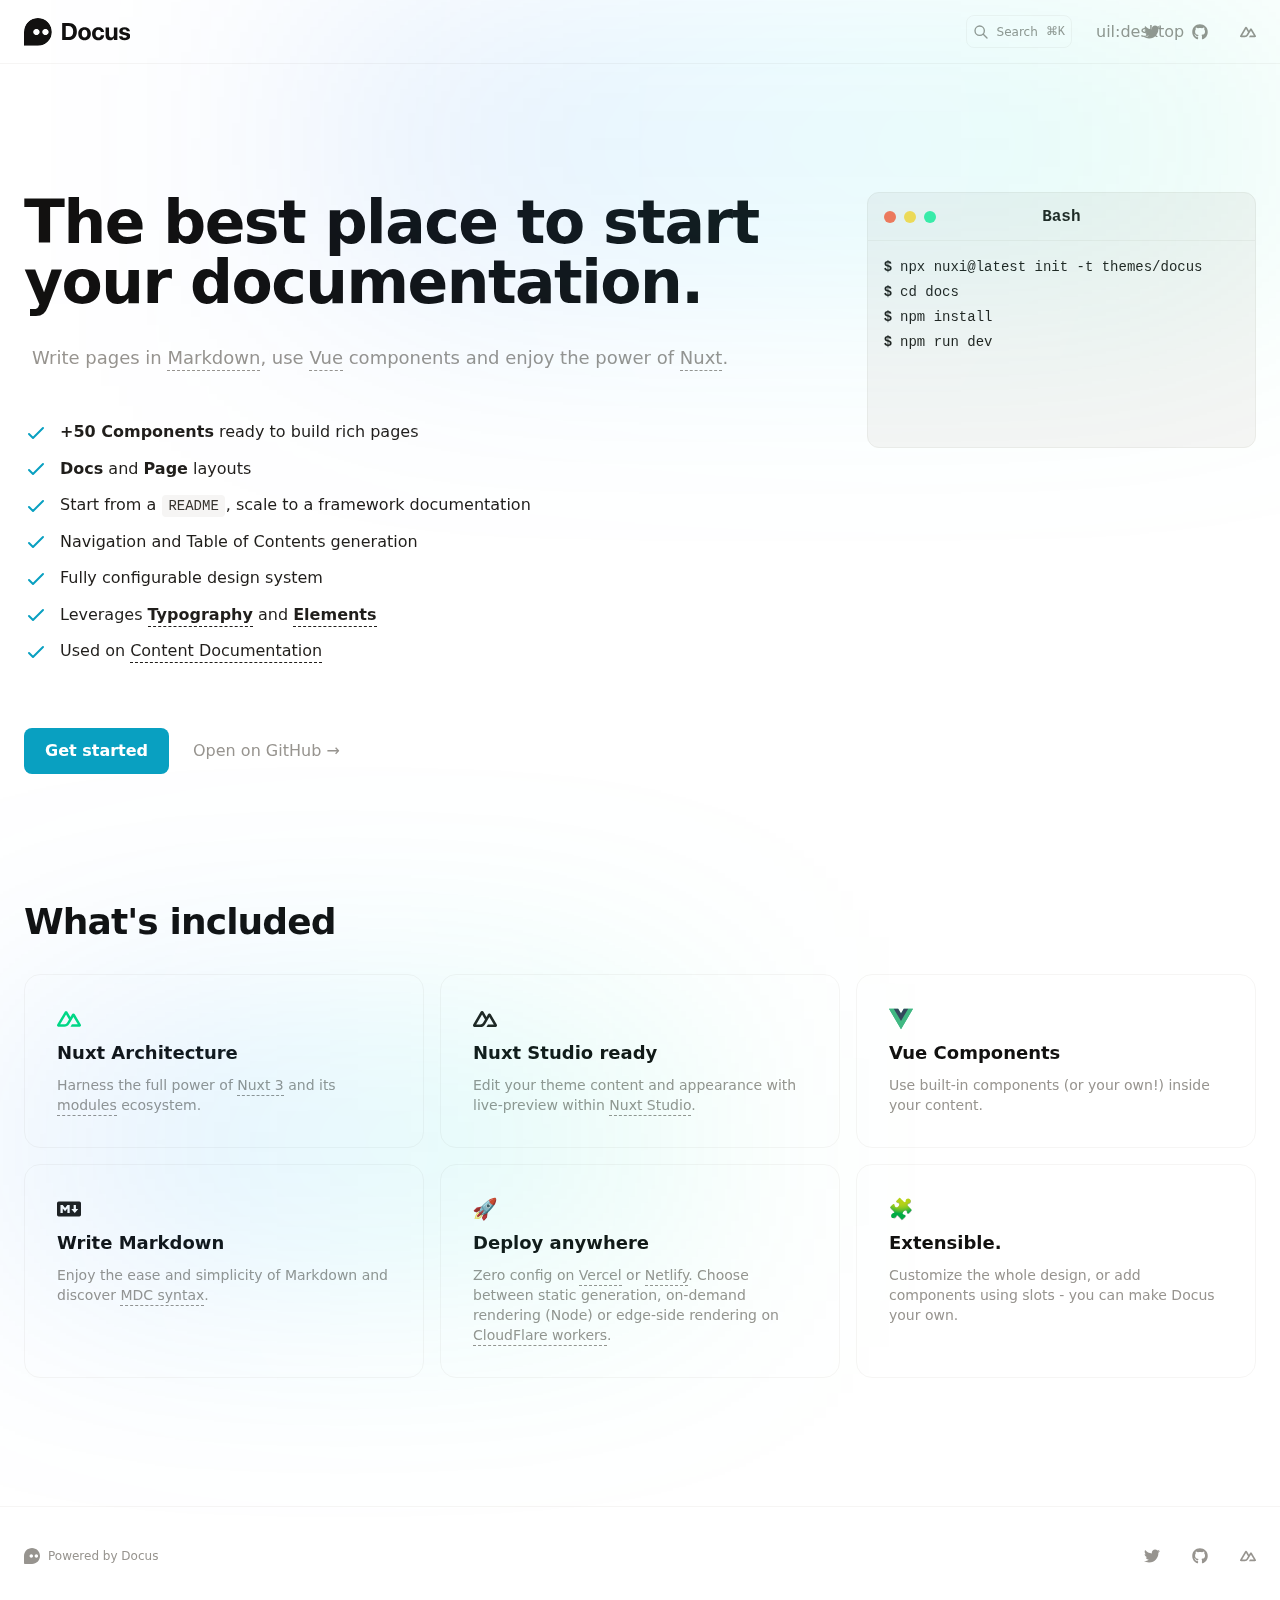
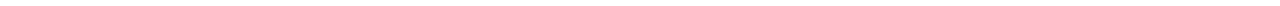
==== index.html @ 2991fc73 "Deploying to gh-pages from @ jeremiah/foss-careers@238218594c028f9045bcb6181d5a4dfa2a35d0c3 🚀" ====
<!DOCTYPE html>
<html  lang="en">
<head><meta charset="utf-8">
<meta name="viewport" content="width=device-width, initial-scale=1">
<title>Home · Docus</title>
<meta name="twitter:card" content="summary_large_image">
<meta name="description" content="The best place to start your documentation.">
<meta property="og:description" content="The best place to start your documentation.">
<meta property="og:image" content="https://user-images.githubusercontent.com/904724/185365452-87b7ca7b-6030-4813-a2db-5e65c785bf88.png">
<meta property="og:title" content="Home">
<link rel="preload" as="fetch" crossorigin="anonymous" href="/_payload.json">
<link rel="stylesheet" href="/_nuxt/entry.487abf9f.css">
<link rel="stylesheet" href="/_nuxt/DocumentDrivenNotFound.cc823e2f.css">
<link rel="stylesheet" href="/_nuxt/ButtonLink.3e7aad1a.css">
<link rel="stylesheet" href="/_nuxt/page.a8aa56b6.css">
<link rel="stylesheet" href="/_nuxt/Ellipsis.aa23aab6.css">
<link rel="stylesheet" href="/_nuxt/BlockHero.7b2d14e4.css">
<link rel="stylesheet" href="/_nuxt/Terminal.01454687.css">
<link rel="stylesheet" href="/_nuxt/VideoPlayer.61767376.css">
<link rel="stylesheet" href="/_nuxt/ProseA.5a9f544a.css">
<link rel="stylesheet" href="/_nuxt/List.157139f9.css">
<link rel="stylesheet" href="/_nuxt/ProseStrong.4d333ea9.css">
<link rel="stylesheet" href="/_nuxt/ProseCodeInline.a69ddccc.css">
<link rel="stylesheet" href="/_nuxt/CardGrid.4c03e597.css">
<link rel="stylesheet" href="/_nuxt/Card.fe565a0d.css">
<link rel="stylesheet" href="/_nuxt/IconNuxtStudio.1d740d58.css">
<link rel="modulepreload" as="script" crossorigin href="/_nuxt/entry.57aba948.js">
<link rel="modulepreload" as="script" crossorigin href="/_nuxt/document-driven.7c379f83.js">
<link rel="modulepreload" as="script" crossorigin href="/_nuxt/DocumentDrivenEmpty.53b6da7e.js">
<link rel="modulepreload" as="script" crossorigin href="/_nuxt/ContentRenderer.00fcf6e3.js">
<link rel="modulepreload" as="script" crossorigin href="/_nuxt/ContentRendererMarkdown.vue.968f82c2.js">
<link rel="modulepreload" as="script" crossorigin href="/_nuxt/DocumentDrivenNotFound.e6f69c20.js">
<link rel="modulepreload" as="script" crossorigin href="/_nuxt/ButtonLink.9392853a.js">
<link rel="modulepreload" as="script" crossorigin href="/_nuxt/slot.22de104c.js">
<link rel="modulepreload" as="script" crossorigin href="/_nuxt/node.676c5e99.js">
<link rel="modulepreload" as="script" crossorigin href="/_nuxt/page.9a369964.js">
<link rel="modulepreload" as="script" crossorigin href="/_nuxt/ContentRendererMarkdown.bb642e78.js">
<link rel="modulepreload" as="script" crossorigin href="/_nuxt/IconDocus.f6d0e4cb.js">
<link rel="modulepreload" as="script" crossorigin href="/_nuxt/Ellipsis.41cf8596.js">
<link rel="modulepreload" as="script" crossorigin href="/_nuxt/BlockHero.b6ed0335.js">
<link rel="modulepreload" as="script" crossorigin href="/_nuxt/Terminal.5aff652c.js">
<link rel="modulepreload" as="script" crossorigin href="/_nuxt/VideoPlayer.836c441a.js">
<link rel="modulepreload" as="script" crossorigin href="/_nuxt/NuxtImg.vue.bca2e200.js">
<link rel="modulepreload" as="script" crossorigin href="/_nuxt/ProseA.5fcdc10f.js">
<link rel="modulepreload" as="script" crossorigin href="/_nuxt/List.851a9c4c.js">
<link rel="modulepreload" as="script" crossorigin href="/_nuxt/MDCSlot.fb3677ec.js">
<link rel="modulepreload" as="script" crossorigin href="/_nuxt/ProseStrong.4e2bccf4.js">
<link rel="modulepreload" as="script" crossorigin href="/_nuxt/ProseCodeInline.f3be2909.js">
<link rel="modulepreload" as="script" crossorigin href="/_nuxt/CardGrid.6950678c.js">
<link rel="modulepreload" as="script" crossorigin href="/_nuxt/Card.ee77158e.js">
<link rel="modulepreload" as="script" crossorigin href="/_nuxt/IconNuxtStudio.e840f07a.js">
<link rel="prefetch" as="style" href="/_nuxt/DocsPageLayout.0d3384c5.css">
<link rel="prefetch" as="style" href="/_nuxt/DocsAside.165e5b5c.css">
<link rel="prefetch" as="style" href="/_nuxt/Alert.1b68c7fb.css">
<link rel="prefetch" as="style" href="/_nuxt/DocsPageBottom.f99f148d.css">
<link rel="prefetch" as="style" href="/_nuxt/DocsPrevNext.0ef16f0d.css">
<link rel="prefetch" as="style" href="/_nuxt/DocsToc.7ba576b1.css">
<link rel="prefetch" as="style" href="/_nuxt/DocsTocLinks.ba41dd9d.css">
<link rel="prefetch" as="script" crossorigin href="/_nuxt/default.8c42beac.js">
<link rel="prefetch" as="script" crossorigin href="/_nuxt/DocsPageLayout.51c2392b.js">
<link rel="prefetch" as="script" crossorigin href="/_nuxt/DocsAside.facf4baf.js">
<link rel="prefetch" as="script" crossorigin href="/_nuxt/Alert.e907646a.js">
<link rel="prefetch" as="script" crossorigin href="/_nuxt/DocsPageBottom.039ce72a.js">
<link rel="prefetch" as="script" crossorigin href="/_nuxt/EditOnLink.vue.94718340.js">
<link rel="prefetch" as="script" crossorigin href="/_nuxt/DocsPrevNext.9032692d.js">
<link rel="prefetch" as="script" crossorigin href="/_nuxt/DocsToc.9e0c3c6f.js">
<link rel="prefetch" as="script" crossorigin href="/_nuxt/DocsTocLinks.ce08f387.js">
<link rel="prefetch" as="script" crossorigin href="/_nuxt/client-db.862f1f2b.js">
<link rel="prefetch" as="style" href="/_nuxt/useStudio.1c77fe3b.css">
<link rel="prefetch" as="script" crossorigin href="/_nuxt/useStudio.a4963bea.js">
<link rel="prefetch" as="script" crossorigin href="/_nuxt/debug.712a4c26.js">
<link rel="prefetch" as="style" href="/_nuxt/error-404.7910d5ca.css">
<link rel="prefetch" as="script" crossorigin href="/_nuxt/error-404.a7913e45.js">
<link rel="prefetch" as="style" href="/_nuxt/error-500.1db01289.css">
<link rel="prefetch" as="script" crossorigin href="/_nuxt/error-500.0529cb13.js">
<script type="module" src="/_nuxt/entry.57aba948.js" crossorigin></script><style id="pinceau-runtime-hydratable">@media{.phy[--]{--puid:frXZl6-v;}.pv-UhVOZV{padding-left:var(--elements-container-padding-mobile);padding-right:var(--elements-container-padding-mobile);}@media (min-width: 475px){.pv-UhVOZV{padding-left:var(--elements-container-padding-xs);padding-right:var(--elements-container-padding-xs);}}@media (min-width: 640px){.pv-UhVOZV{padding-left:var(--elements-container-padding-sm);padding-right:var(--elements-container-padding-sm);}}@media (min-width: 768px){.pv-UhVOZV{padding-left:var(--elements-container-padding-md);padding-right:var(--elements-container-padding-md);}}} @media{.phy[--]{--puid:0qxWUO-v;}.pv-cCkSAz{max-width:var(--elements-container-maxWidth);padding-left:var(--elements-container-padding-mobile);padding-right:var(--elements-container-padding-mobile);}@media (min-width: 475px){.pv-cCkSAz{padding-left:var(--elements-container-padding-xs);padding-right:var(--elements-container-padding-xs);}}@media (min-width: 640px){.pv-cCkSAz{padding-left:var(--elements-container-padding-sm);padding-right:var(--elements-container-padding-sm);}}@media (min-width: 768px){.pv-cCkSAz{padding-left:var(--elements-container-padding-md);padding-right:var(--elements-container-padding-md);}}} @media{.phy[--]{--puid:Jqz5oD-c;}.pc-Jqz5oD[data-v-f614bafe]{---c-cn-top:0;---eih-inset-inline-start:auto;---if-b-inset-inline-end:0px;---ss-e-z-index:10;---wj8-max-width:75%;---t33-height:10rem;---jfd-filter:blur(150px);---y-uj-background:linear-gradient(97.62deg, rgba(0, 71, 225, 0.22) 2.27%, rgba(26, 214, 255, 0.22) 50.88%, rgba(0, 220, 130, 0.22) 98.48%);}} @media{.phy[--]{--puid:kv09ze-c;}.pc-kv09ze[data-v-32a53581]{---ym9-button-primary:var(--color-primary-600);---a23-button-secondary:var(--color-primary-500);}} @media{.phy[--]{--puid:kv09ze-v;}.pv-wkhL0N{padding:var(--space-rem-625) var(--space-5);font-size:var(--text-base-fontSize);line-height:var(--text-base-lineHeight);}} @media{.phy[--]{--puid:rlqlVC-c;}.pc-rlqlVC[data-v-f614bafe]{---c-cn-top:10rem;---eih-inset-inline-start:0px;---if-b-inset-inline-end:auto;---ss-e-z-index:10;---wj8-max-width:40rem;---t33-height:10rem;---jfd-filter:blur(140px);---y-uj-background:linear-gradient(97.62deg, rgba(0, 71, 225, 0.22) 2.27%, rgba(26, 214, 255, 0.22) 50.88%, rgba(0, 220, 130, 0.22) 98.48%);}} </style><style id="pinceau-theme">@media { :root {--pinceau-mq: initial; --docus-search-results-highlight-color: white;--docus-search-results-window-maxHeight: 100%;--docus-search-results-window-maxWidth: 640px;--docus-search-results-window-marginTop: 0;--docus-search-input-borderStyle: solid;--docus-search-input-borderWidth: 1px;--docus-search-backdropFilter: blur(24px);--docus-loadingBar-gradientColorStop3: #0047e1;--docus-loadingBar-gradientColorStop2: #34cdfe;--docus-loadingBar-gradientColorStop1: #00dc82;--docus-loadingBar-height: 3px;--docus-readableLine: 78ch;--docus-footer-height: 145px;--docus-header-height: 64px;--prose-code-inline-padding: 0.2rem 0.375rem 0.2rem 0.375rem;--prose-code-block-backdropFilter: contrast(1);--prose-code-block-border-style: solid;--prose-code-block-border-width: 1px;--prose-tbody-tr-borderBottom-style: dashed;--prose-tbody-tr-borderBottom-width: 1px;--prose-th-textAlign: inherit;--prose-thead-borderBottom-style: solid;--prose-thead-borderBottom-width: 1px;--prose-thead-border-style: solid;--prose-thead-border-width: 0px;--prose-table-textAlign: start;--prose-hr-width: 1px;--prose-hr-style: solid;--prose-li-listStylePosition: outside;--prose-ol-li-markerColor: currentColor;--prose-ol-paddingInlineStart: 21px;--prose-ol-listStyleType: decimal;--prose-ul-li-markerColor: currentColor;--prose-ul-paddingInlineStart: 21px;--prose-ul-listStyleType: disc;--prose-blockquote-border-style: solid;--prose-blockquote-border-width: 4px;--prose-blockquote-quotes: '201C' '201D' '2018' '2019';--prose-blockquote-paddingInlineStart: 24px;--prose-a-code-color-hover: currentColor;--prose-a-code-color-static: currentColor;--prose-a-hasCode-borderBottom: none;--prose-a-border-distance: 2px;--prose-a-border-color-hover: currentColor;--prose-a-border-color-static: currentColor;--prose-a-border-style-hover: solid;--prose-a-border-style-static: dashed;--prose-a-border-width: 1px;--prose-a-color-static: inherit;--prose-a-textDecoration: none;--prose-h6-margin: 3rem 0 2rem;--prose-h5-margin: 3rem 0 2rem;--prose-h4-margin: 3rem 0 2rem;--prose-h3-margin: 3rem 0 2rem;--prose-h2-margin: 3rem 0 2rem;--prose-h1-margin: 0 0 2rem;--typography-lead-loose: 2;--typography-lead-relaxed: 1.625;--typography-lead-normal: 1.5;--typography-lead-snug: 1.375;--typography-lead-tight: 1.25;--typography-lead-none: 1;--typography-lead-10: 2.5rem;--typography-lead-9: 2.25rem;--typography-lead-8: 2rem;--typography-lead-7: 1.75rem;--typography-lead-6: 1.5rem;--typography-lead-5: 1.25rem;--typography-lead-4: 1rem;--typography-lead-3: .75rem;--typography-lead-2: .5rem;--typography-lead-1: .025rem;--typography-fontWeight-black: 900;--typography-fontWeight-extrabold: 800;--typography-fontWeight-bold: 700;--typography-fontWeight-semibold: 600;--typography-fontWeight-medium: 500;--typography-fontWeight-normal: 400;--typography-fontWeight-light: 300;--typography-fontWeight-extralight: 200;--typography-fontWeight-thin: 100;--typography-fontSize-9xl: 128px;--typography-fontSize-8xl: 96px;--typography-fontSize-7xl: 72px;--typography-fontSize-6xl: 60px;--typography-fontSize-5xl: 48px;--typography-fontSize-4xl: 36px;--typography-fontSize-3xl: 30px;--typography-fontSize-2xl: 24px;--typography-fontSize-xl: 20px;--typography-fontSize-lg: 18px;--typography-fontSize-base: 16px;--typography-fontSize-sm: 14px;--typography-fontSize-xs: 12px;--typography-letterSpacing-wide: 0.025em;--typography-letterSpacing-tight: -0.025em;--typography-verticalMargin-base: 24px;--typography-verticalMargin-sm: 16px;--elements-border-secondary-hover: [object Object];--elements-backdrop-background: #fffc;--elements-backdrop-filter: saturate(200%) blur(20px);--elements-container-maxWidth: 80rem;--lead-loose: 2;--lead-relaxed: 1.625;--lead-normal: 1.5;--lead-snug: 1.375;--lead-tight: 1.25;--lead-none: 1;--lead-10: 2.5rem;--lead-9: 2.25rem;--lead-8: 2rem;--lead-7: 1.75rem;--lead-6: 1.5rem;--lead-5: 1.25rem;--lead-4: 1rem;--lead-3: .75rem;--lead-2: .5rem;--lead-1: .025rem;--letterSpacing-widest: 0.1em;--letterSpacing-wider: 0.05em;--letterSpacing-wide: 0.025em;--letterSpacing-normal: 0em;--letterSpacing-tight: -0.025em;--letterSpacing-tighter: -0.05em;--fontSize-9xl: 8rem;--fontSize-8xl: 6rem;--fontSize-7xl: 4.5rem;--fontSize-6xl: 3.75rem;--fontSize-5xl: 3rem;--fontSize-4xl: 2.25rem;--fontSize-3xl: 1.875rem;--fontSize-2xl: 1.5rem;--fontSize-xl: 1.25rem;--fontSize-lg: 1.125rem;--fontSize-base: 1rem;--fontSize-sm: 0.875rem;--fontSize-xs: 0.75rem;--fontWeight-black: 900;--fontWeight-extrabold: 800;--fontWeight-bold: 700;--fontWeight-semibold: 600;--fontWeight-medium: 500;--fontWeight-normal: 400;--fontWeight-light: 300;--fontWeight-extralight: 200;--fontWeight-thin: 100;--font-mono: ui-monospace, SFMono-Regular, Menlo, Monaco, Consolas, Liberation Mono, Courier New, monospace;--font-serif: ui-serif, Georgia, Cambria, Times New Roman, Times, serif;--font-sans: ui-sans-serif, system-ui, -apple-system, BlinkMacSystemFont, Segoe UI, Roboto, Helvetica Neue, Arial, Noto Sans, sans-serif, Apple Color Emoji, Segoe UI Emoji, Segoe UI Symbol, Noto Color Emoji;--opacity-total: 1;--opacity-high: 0.8;--opacity-medium: 0.5;--opacity-soft: 0.3;--opacity-light: 0.15;--opacity-bright: 0.1;--opacity-noOpacity: 0;--borderWidth-lg: 3px;--borderWidth-md: 2px;--borderWidth-sm: 1px;--borderWidth-noBorder: 0;--space-rem-875: 0.875rem;--space-rem-625: 0.625rem;--space-rem-375: 0.375rem;--space-rem-125: 0.125rem;--space-px: 1px;--space-128: 32rem;--space-96: 24rem;--space-80: 20rem;--space-72: 18rem;--space-64: 16rem;--space-60: 15rem;--space-56: 14rem;--space-52: 13rem;--space-48: 12rem;--space-44: 11rem;--space-40: 10rem;--space-36: 9rem;--space-32: 8rem;--space-28: 7rem;--space-24: 6rem;--space-20: 5rem;--space-16: 4rem;--space-14: 3.5rem;--space-12: 3rem;--space-11: 2.75rem;--space-10: 2.5rem;--space-9: 2.25rem;--space-8: 2rem;--space-7: 1.75rem;--space-6: 1.5rem;--space-5: 1.25rem;--space-4: 1rem;--space-3: 0.75rem;--space-2: 0.5rem;--space-1: 0.25rem;--space-0: 0px;--size-full: 100%;--size-7xl: 80rem;--size-6xl: 72rem;--size-5xl: 64rem;--size-4xl: 56rem;--size-3xl: 48rem;--size-2xl: 42rem;--size-xl: 36rem;--size-lg: 32rem;--size-md: 28rem;--size-sm: 24rem;--size-xs: 20rem;--size-200: 200px;--size-104: 104px;--size-80: 80px;--size-64: 64px;--size-56: 56px;--size-48: 48px;--size-40: 40px;--size-32: 32px;--size-24: 24px;--size-20: 20px;--size-16: 16px;--size-12: 12px;--size-8: 8px;--size-6: 6px;--size-4: 4px;--size-2: 2px;--size-0: 0px;--radii-full: 9999px;--radii-3xl: 1.75rem;--radii-2xl: 1.5rem;--radii-xl: 1rem;--radii-lg: 0.75rem;--radii-md: 0.5rem;--radii-sm: 0.375rem;--radii-xs: 0.25rem;--radii-2xs: 0.125rem;--radii-none: 0px;--shadow-none: 0px 0px 0px 0px transparent;--height-screen: 100vh;--width-screen: 100vw;--color-primary-900: #001A1F;--color-primary-800: #00232B;--color-primary-700: #024757;--color-primary-600: #09A0C1;--color-primary-500: #1AD6FF;--color-primary-400: #55E1FF;--color-primary-300: #82E3FF;--color-primary-200: #C5F2FF;--color-primary-100: #DCF7FF;--color-primary-50: #F1FCFF;--color-ruby-900: #380011;--color-ruby-800: #700021;--color-ruby-700: #a90032;--color-ruby-600: #e10043;--color-ruby-500: #ff1a5e;--color-ruby-400: #ff4079;--color-ruby-300: #ff6694;--color-ruby-200: #ff8dae;--color-ruby-100: #ffb3c9;--color-ruby-50: #ffd9e4;--color-pink-900: #380025;--color-pink-800: #70004b;--color-pink-700: #a90070;--color-pink-600: #e10095;--color-pink-500: #ff1ab2;--color-pink-400: #ff40bf;--color-pink-300: #ff66cc;--color-pink-200: #ff8dd8;--color-pink-100: #ffb3e5;--color-pink-50: #ffd9f2;--color-purple-900: #190038;--color-purple-800: #330070;--color-purple-700: #4c00a9;--color-purple-600: #6500e1;--color-purple-500: #811aff;--color-purple-400: #9640ff;--color-purple-300: #ab66ff;--color-purple-200: #c08dff;--color-purple-100: #d5b3ff;--color-purple-50: #ead9ff;--color-royalblue-900: #0b0531;--color-royalblue-800: #160a62;--color-royalblue-700: #211093;--color-royalblue-600: #2c15c4;--color-royalblue-500: #4127e8;--color-royalblue-400: #614bec;--color-royalblue-300: #806ff0;--color-royalblue-200: #a093f3;--color-royalblue-100: #c0b7f7;--color-royalblue-50: #dfdbfb;--color-indigoblue-900: #001238;--color-indigoblue-800: #002370;--color-indigoblue-700: #0035a9;--color-indigoblue-600: #0047e1;--color-indigoblue-500: #1a62ff;--color-indigoblue-400: #407cff;--color-indigoblue-300: #6696ff;--color-indigoblue-200: #8db0ff;--color-indigoblue-100: #b3cbff;--color-indigoblue-50: #d9e5ff;--color-blue-900: #00131D;--color-blue-800: #002235;--color-blue-700: #014267;--color-blue-600: #0069A6;--color-blue-500: #1AADFF;--color-blue-400: #64C7FF;--color-blue-300: #A1DDFF;--color-blue-200: #C6EAFF;--color-blue-100: #DFF3FF;--color-blue-50: #F2FAFF;--color-lightblue-900: #002e38;--color-lightblue-800: #005c70;--color-lightblue-700: #008aa9;--color-lightblue-600: #00b9e1;--color-lightblue-500: #1ad6ff;--color-lightblue-400: #40ddff;--color-lightblue-300: #66e4ff;--color-lightblue-200: #8deaff;--color-lightblue-100: #b3f1ff;--color-lightblue-50: #d9f8ff;--color-teal-900: #062a28;--color-teal-800: #0b544f;--color-teal-700: #117d77;--color-teal-600: #16a79e;--color-teal-500: #1cd1c6;--color-teal-400: #36e4da;--color-teal-300: #5fe9e1;--color-teal-200: #87efe9;--color-teal-100: #aff4f0;--color-teal-50: #d7faf8;--color-pear-900: #2a2b09;--color-pear-800: #545512;--color-pear-700: #7e801b;--color-pear-600: #a8aa24;--color-pear-500: #d0d32f;--color-pear-400: #d8da52;--color-pear-300: #e0e274;--color-pear-200: #e8e997;--color-pear-100: #eff0ba;--color-pear-50: #f7f8dc;--color-red-900: #1C0301;--color-red-800: #340A01;--color-red-700: #701704;--color-red-600: #BB2402;--color-red-500: #FF3B10;--color-red-400: #FF7353;--color-red-300: #FFA692;--color-red-200: #FFDED7;--color-red-100: #FFF3F0;--color-red-50: #FFF9F8;--color-orange-900: #381800;--color-orange-800: #702f00;--color-orange-700: #a94700;--color-orange-600: #e15e00;--color-orange-500: #ff7a1a;--color-orange-400: #ff9040;--color-orange-300: #ffa666;--color-orange-200: #ffbd8d;--color-orange-100: #ffd3b3;--color-orange-50: #ffe9d9;--color-yellow-900: #1B1500;--color-yellow-800: #292100;--color-yellow-700: #614E02;--color-yellow-600: #CBA408;--color-yellow-500: #FBCA05;--color-yellow-400: #FFDC4E;--color-yellow-300: #FFE372;--color-yellow-200: #FFF0B1;--color-yellow-100: #FFF6D3;--color-yellow-50: #FFFCEE;--color-green-900: #00190F;--color-green-800: #002817;--color-green-700: #006037;--color-green-600: #00B467;--color-green-500: #0DD885;--color-green-400: #3CEEA5;--color-green-300: #86FBCB;--color-green-200: #C3FFE6;--color-green-100: #DEFFF1;--color-green-50: #ECFFF7;--color-gray-900: #121110;--color-gray-800: #201E1B;--color-gray-700: #36332E;--color-gray-600: #67635D;--color-gray-500: #97948F;--color-gray-400: #ADA9A4;--color-gray-300: #DBD9D3;--color-gray-200: #ECEBE8;--color-gray-100: #F6F5F4;--color-gray-50: #FBFBFB;--color-black: #0B0A0A;--color-white: #ffffff;--media-portrait: only screen and (orientation: portrait);--media-landscape: only screen and (orientation: landscape);--media-rm: (prefers-reduced-motion: reduce);--media-2xl: (min-width: 1536px);--media-xl: (min-width: 1280px);--media-lg: (min-width: 1024px);--media-md: (min-width: 768px);--media-sm: (min-width: 640px);--media-xs: (min-width: 475px);--docus-search-results-highlight-backgroundColor: var(--color-primary-500);--docus-search-results-selected-backgroundColor: var(--color-gray-300);--docus-search-results-window-borderRadius: none;--docus-search-results-window-marginX: 0;--docus-search-input-backgroundColor: var(--color-gray-200);--docus-search-input-padding: var(--space-2) var(--space-4);--docus-search-input-gap: var(--space-2);--docus-search-input-fontSize: var(--fontSize-sm);--docus-search-input-borderColor: var(--color-gray-200);--docus-search-input-borderRadius: var(--radii-2xs);--docus-footer-padding: var(--space-4) 0;--docus-header-title-color-hover: var(--color-primary-500);--docus-header-title-color-static: var(--color-gray-900);--docus-header-title-fontWeight: var(--fontWeight-bold);--docus-header-title-fontSize: var(--fontSize-2xl);--docus-header-logo-height: var(--space-6);--docus-body-fontFamily: var(--font-sans);--docus-body-color: var(--color-gray-800);--docus-body-backgroundColor: var(--color-white);--prose-code-inline-fontWeight: var(--typography-fontWeight-normal);--prose-code-inline-fontSize: var(--typography-fontSize-sm);--prose-code-inline-borderRadius: var(--radii-xs);--prose-code-block-pre-padding: var(--typography-verticalMargin-sm);--prose-code-block-margin: var(--typography-verticalMargin-base) 0;--prose-code-block-fontSize: var(--typography-fontSize-sm);--prose-tbody-code-inline-fontSize: var(--typography-fontSize-sm);--prose-tbody-td-padding: var(--typography-verticalMargin-sm);--prose-th-fontWeight: var(--typography-fontWeight-semibold);--prose-th-padding: 0 var(--typography-verticalMargin-sm) var(--typography-verticalMargin-sm) var(--typography-verticalMargin-sm);--prose-table-lineHeight: var(--typography-lead-6);--prose-table-fontSize: var(--typography-fontSize-sm);--prose-table-margin: var(--typography-verticalMargin-base) 0;--prose-hr-margin: var(--typography-verticalMargin-base) 0;--prose-li-margin: var(--typography-verticalMargin-sm) 0;--prose-ol-margin: var(--typography-verticalMargin-base) 0;--prose-ul-margin: var(--typography-verticalMargin-base) 0;--prose-blockquote-margin: var(--typography-verticalMargin-base) 0;--prose-a-code-border-style: var(--prose-a-border-style-static);--prose-a-code-border-width: var(--prose-a-border-width);--prose-a-fontWeight: var(--typography-fontWeight-medium);--prose-img-margin: var(--typography-verticalMargin-base) 0;--prose-strong-fontWeight: var(--typography-fontWeight-semibold);--prose-h6-iconSize: var(--typography-fontSize-base);--prose-h6-fontWeight: var(--typography-fontWeight-semibold);--prose-h6-lineHeight: var(--typography-lead-normal);--prose-h6-fontSize: var(--typography-fontSize-lg);--prose-h5-iconSize: var(--typography-fontSize-lg);--prose-h5-fontWeight: var(--typography-fontWeight-semibold);--prose-h5-lineHeight: var(--typography-lead-snug);--prose-h5-fontSize: var(--typography-fontSize-xl);--prose-h4-iconSize: var(--typography-fontSize-lg);--prose-h4-letterSpacing: var(--typography-letterSpacing-tight);--prose-h4-fontWeight: var(--typography-fontWeight-semibold);--prose-h4-lineHeight: var(--typography-lead-snug);--prose-h4-fontSize: var(--typography-fontSize-2xl);--prose-h3-iconSize: var(--typography-fontSize-xl);--prose-h3-letterSpacing: var(--typography-letterSpacing-tight);--prose-h3-fontWeight: var(--typography-fontWeight-semibold);--prose-h3-lineHeight: var(--typography-lead-snug);--prose-h3-fontSize: var(--typography-fontSize-3xl);--prose-h2-iconSize: var(--typography-fontSize-2xl);--prose-h2-letterSpacing: var(--typography-letterSpacing-tight);--prose-h2-fontWeight: var(--typography-fontWeight-semibold);--prose-h2-lineHeight: var(--typography-lead-tight);--prose-h2-fontSize: var(--typography-fontSize-4xl);--prose-h1-iconSize: var(--typography-fontSize-3xl);--prose-h1-letterSpacing: var(--typography-letterSpacing-tight);--prose-h1-fontWeight: var(--typography-fontWeight-bold);--prose-h1-lineHeight: var(--typography-lead-tight);--prose-h1-fontSize: var(--typography-fontSize-5xl);--prose-p-br-margin: var(--typography-verticalMargin-base) 0 0 0;--prose-p-margin: var(--typography-verticalMargin-base) 0;--prose-p-lineHeight: var(--typography-lead-normal);--prose-p-fontSize: var(--typography-fontSize-base);--typography-color-secondary-900: var(--color-gray-900);--typography-color-secondary-800: var(--color-gray-800);--typography-color-secondary-700: var(--color-gray-700);--typography-color-secondary-600: var(--color-gray-600);--typography-color-secondary-500: var(--color-gray-500);--typography-color-secondary-400: var(--color-gray-400);--typography-color-secondary-300: var(--color-gray-300);--typography-color-secondary-200: var(--color-gray-200);--typography-color-secondary-100: var(--color-gray-100);--typography-color-secondary-50: var(--color-gray-50);--typography-color-primary-900: var(--color-primary-900);--typography-color-primary-800: var(--color-primary-800);--typography-color-primary-700: var(--color-primary-700);--typography-color-primary-600: var(--color-primary-600);--typography-color-primary-500: var(--color-primary-500);--typography-color-primary-400: var(--color-primary-400);--typography-color-primary-300: var(--color-primary-300);--typography-color-primary-200: var(--color-primary-200);--typography-color-primary-100: var(--color-primary-100);--typography-color-primary-50: var(--color-primary-50);--typography-font-code: var(--font-mono);--typography-font-body: var(--font-sans);--typography-font-display: var(--font-sans);--typography-body-backgroundColor: var(--color-white);--typography-body-color: var(--color-black);--elements-state-danger-borderColor-secondary: var(--color-red-200);--elements-state-danger-borderColor-primary: var(--color-red-100);--elements-state-danger-backgroundColor-secondary: var(--color-red-100);--elements-state-danger-backgroundColor-primary: var(--color-red-50);--elements-state-danger-color-secondary: var(--color-red-600);--elements-state-danger-color-primary: var(--color-red-500);--elements-state-warning-borderColor-secondary: var(--color-yellow-200);--elements-state-warning-borderColor-primary: var(--color-yellow-100);--elements-state-warning-backgroundColor-secondary: var(--color-yellow-100);--elements-state-warning-backgroundColor-primary: var(--color-yellow-50);--elements-state-warning-color-secondary: var(--color-yellow-700);--elements-state-warning-color-primary: var(--color-yellow-600);--elements-state-success-borderColor-secondary: var(--color-green-200);--elements-state-success-borderColor-primary: var(--color-green-100);--elements-state-success-backgroundColor-secondary: var(--color-green-100);--elements-state-success-backgroundColor-primary: var(--color-green-50);--elements-state-success-color-secondary: var(--color-green-600);--elements-state-success-color-primary: var(--color-green-500);--elements-state-info-borderColor-secondary: var(--color-blue-200);--elements-state-info-borderColor-primary: var(--color-blue-100);--elements-state-info-backgroundColor-secondary: var(--color-blue-100);--elements-state-info-backgroundColor-primary: var(--color-blue-50);--elements-state-info-color-secondary: var(--color-blue-600);--elements-state-info-color-primary: var(--color-blue-500);--elements-state-primary-borderColor-secondary: var(--color-primary-200);--elements-state-primary-borderColor-primary: var(--color-primary-100);--elements-state-primary-backgroundColor-secondary: var(--color-primary-100);--elements-state-primary-backgroundColor-primary: var(--color-primary-50);--elements-state-primary-color-secondary: var(--color-primary-700);--elements-state-primary-color-primary: var(--color-primary-600);--elements-surface-secondary-backgroundColor: var(--color-gray-200);--elements-surface-primary-backgroundColor: var(--color-gray-100);--elements-surface-background-base: var(--color-gray-100);--elements-border-secondary-static: var(--color-gray-200);--elements-border-primary-hover: var(--color-gray-200);--elements-border-primary-static: var(--color-gray-100);--elements-container-padding-md: var(--space-6);--elements-container-padding-sm: var(--space-6);--elements-container-padding-xs: var(--space-4);--elements-container-padding-mobile: var(--space-4);--elements-text-secondary-color-hover: var(--color-gray-700);--elements-text-secondary-color-static: var(--color-gray-500);--elements-text-primary-color-static: var(--color-gray-900);--text-6xl-lineHeight: var(--lead-none);--text-6xl-fontSize: var(--fontSize-6xl);--text-5xl-lineHeight: var(--lead-none);--text-5xl-fontSize: var(--fontSize-5xl);--text-4xl-lineHeight: var(--lead-10);--text-4xl-fontSize: var(--fontSize-4xl);--text-3xl-lineHeight: var(--lead-9);--text-3xl-fontSize: var(--fontSize-3xl);--text-2xl-lineHeight: var(--lead-8);--text-2xl-fontSize: var(--fontSize-2xl);--text-xl-lineHeight: var(--lead-7);--text-xl-fontSize: var(--fontSize-xl);--text-lg-lineHeight: var(--lead-7);--text-lg-fontSize: var(--fontSize-lg);--text-base-lineHeight: var(--lead-6);--text-base-fontSize: var(--fontSize-base);--text-sm-lineHeight: var(--lead-5);--text-sm-fontSize: var(--fontSize-sm);--text-xs-lineHeight: var(--lead-4);--text-xs-fontSize: var(--fontSize-xs);--color-shadow: var(--color-gray-400);--color-secondary-900: var(--color-gray-900);--color-secondary-800: var(--color-gray-800);--color-secondary-700: var(--color-gray-700);--color-secondary-600: var(--color-gray-600);--color-secondary-500: var(--color-gray-500);--color-secondary-400: var(--color-gray-400);--color-secondary-300: var(--color-gray-300);--color-secondary-200: var(--color-gray-200);--color-secondary-100: var(--color-gray-100);--color-secondary-50: var(--color-gray-50);--prose-code-inline-backgroundColor: var(--typography-color-secondary-100);--prose-code-inline-color: var(--typography-color-secondary-700);--prose-code-block-backgroundColor: var(--typography-color-secondary-100);--prose-code-block-color: var(--typography-color-secondary-700);--prose-code-block-border-color: var(--typography-color-secondary-200);--prose-tbody-tr-borderBottom-color: var(--typography-color-secondary-200);--prose-th-color: var(--typography-color-secondary-600);--prose-thead-borderBottom-color: var(--typography-color-secondary-200);--prose-thead-border-color: var(--typography-color-secondary-300);--prose-hr-color: var(--typography-color-secondary-200);--prose-blockquote-border-color: var(--typography-color-secondary-200);--prose-blockquote-color: var(--typography-color-secondary-500);--prose-a-code-background-hover: var(--typography-color-primary-50);--prose-a-code-border-color-hover: var(--typography-color-primary-500);--prose-a-code-border-color-static: var(--typography-color-secondary-400);--prose-a-color-hover: var(--typography-color-primary-500);--shadow-2xl: 0px 25px 50px -12px var(--color-shadow);--shadow-xl: 0px 20px 25px -5px var(--color-shadow), 0px 8px 10px -6px var(--color-shadow);--shadow-lg: 0px 10px 15px -3px var(--color-shadow), 0px 4px 6px -4px var(--color-shadow);--shadow-md: 0px 4px 6px -1px var(--color-shadow), 0px 2px 4px -2px var(--color-shadow);--shadow-sm: 0px 1px 3px 0px var(--color-shadow), 0px 1px 2px -1px var(--color-shadow);--shadow-xs: 0px 1px 2px 0px var(--color-shadow); } }@media { :root.dark {--pinceau-mq: dark; --prose-code-block-backdropFilter: contrast(1);--prose-ol-li-markerColor: currentColor;--prose-ul-li-markerColor: currentColor;--prose-a-code-color-hover: currentColor;--prose-a-code-color-static: currentColor;--prose-a-border-color-hover: currentColor;--prose-a-border-color-static: currentColor;--prose-a-color-static: inherit;--elements-backdrop-background: #0c0d0ccc;--docus-search-results-selected-backgroundColor: var(--color-gray-700);--docus-search-input-backgroundColor: var(--color-gray-800);--docus-search-input-borderColor: transparent;--docus-header-title-color-static: var(--color-gray-100);--docus-body-color: var(--color-gray-200);--docus-body-backgroundColor: var(--color-black);--typography-body-backgroundColor: var(--color-black);--typography-body-color: var(--color-white);--elements-state-danger-borderColor-secondary: var(--color-red-700);--elements-state-danger-borderColor-primary: var(--color-red-800);--elements-state-danger-backgroundColor-secondary: var(--color-red-800);--elements-state-danger-backgroundColor-primary: var(--color-red-900);--elements-state-danger-color-secondary: var(--color-red-200);--elements-state-danger-color-primary: var(--color-red-300);--elements-state-warning-borderColor-secondary: var(--color-yellow-700);--elements-state-warning-borderColor-primary: var(--color-yellow-800);--elements-state-warning-backgroundColor-secondary: var(--color-yellow-800);--elements-state-warning-backgroundColor-primary: var(--color-yellow-900);--elements-state-warning-color-secondary: var(--color-yellow-200);--elements-state-warning-color-primary: var(--color-yellow-400);--elements-state-success-borderColor-secondary: var(--color-green-700);--elements-state-success-borderColor-primary: var(--color-green-800);--elements-state-success-backgroundColor-secondary: var(--color-green-800);--elements-state-success-backgroundColor-primary: var(--color-green-900);--elements-state-success-color-secondary: var(--color-green-200);--elements-state-success-color-primary: var(--color-green-400);--elements-state-info-borderColor-secondary: var(--color-blue-700);--elements-state-info-borderColor-primary: var(--color-blue-800);--elements-state-info-backgroundColor-secondary: var(--color-blue-800);--elements-state-info-backgroundColor-primary: var(--color-blue-900);--elements-state-info-color-secondary: var(--color-blue-200);--elements-state-info-color-primary: var(--color-blue-400);--elements-state-primary-borderColor-secondary: var(--color-primary-700);--elements-state-primary-borderColor-primary: var(--color-primary-800);--elements-state-primary-backgroundColor-secondary: var(--color-primary-800);--elements-state-primary-backgroundColor-primary: var(--color-primary-900);--elements-state-primary-color-secondary: var(--color-primary-200);--elements-state-primary-color-primary: var(--color-primary-400);--elements-surface-secondary-backgroundColor: var(--color-gray-800);--elements-surface-primary-backgroundColor: var(--color-gray-900);--elements-surface-background-base: var(--color-gray-900);--elements-border-secondary-static: var(--color-gray-800);--elements-border-primary-hover: var(--color-gray-800);--elements-border-primary-static: var(--color-gray-900);--elements-text-secondary-color-hover: var(--color-gray-200);--elements-text-secondary-color-static: var(--color-gray-400);--elements-text-primary-color-static: var(--color-gray-50);--color-shadow: var(--color-gray-800);--prose-code-inline-backgroundColor: var(--typography-color-secondary-800);--prose-code-inline-color: var(--typography-color-secondary-200);--prose-code-block-backgroundColor: var(--typography-color-secondary-900);--prose-code-block-color: var(--typography-color-secondary-200);--prose-code-block-border-color: var(--typography-color-secondary-800);--prose-tbody-tr-borderBottom-color: var(--typography-color-secondary-800);--prose-th-color: var(--typography-color-secondary-400);--prose-thead-borderBottom-color: var(--typography-color-secondary-800);--prose-thead-border-color: var(--typography-color-secondary-600);--prose-hr-color: var(--typography-color-secondary-800);--prose-blockquote-border-color: var(--typography-color-secondary-700);--prose-blockquote-color: var(--typography-color-secondary-400);--prose-a-code-background-hover: var(--typography-color-primary-900);--prose-a-code-border-color-hover: var(--typography-color-primary-600);--prose-a-code-border-color-static: var(--typography-color-secondary-600);--prose-a-color-hover: var(--typography-color-primary-400); } }@media (min-width: 640px) { :root {--pinceau-mq: sm; --docus-search-results-window-maxHeight: 320px;--docus-search-results-window-marginTop: 20vh;--docus-footer-height: 100px;--docus-search-results-window-borderRadius: var(--radii-xs);--docus-search-results-window-marginX: var(--space-4);--docus-header-logo-height: var(--space-7); } }</style><script>"use strict";(()=>{const a=window,e=document.documentElement,m=["dark","light"],c=window.localStorage.getItem("nuxt-color-mode")||"system";let n=c==="system"?f():c;const l=e.getAttribute("data-color-mode-forced");l&&(n=l),i(n),a["__NUXT_COLOR_MODE__"]={preference:c,value:n,getColorScheme:f,addColorScheme:i,removeColorScheme:d};function i(o){const t=""+o+"",s="theme";e.classList?e.classList.add(t):e.className+=" "+t,s&&e.setAttribute("data-"+s,o)}function d(o){const t=""+o+"",s="theme";e.classList?e.classList.remove(t):e.className=e.className.replace(new RegExp(t,"g"),""),s&&e.removeAttribute("data-"+s)}function r(o){return a.matchMedia("(prefers-color-scheme"+o+")")}function f(){if(a.matchMedia&&r("").media!=="not all"){for(const o of m)if(r(":"+o).matches)return o}return"light"}})();
</script></head>
<body ><!----><!--teleport anchor--><!----><!--teleport anchor--><div id="__nuxt"><div class="app-layout" data-v-525fbeca><div class="nuxt-progress" style="width:0%;opacity:0;background-size:Infinity% auto;" data-v-525fbeca></div><header class="has-dialog" data-v-525fbeca data-v-c82311d7><div class="container pv-UhVOZV pc-frXZl6" data-v-c82311d7 data-v-22217919><!--[--><div class="section left" data-v-c82311d7><!--[--><button aria-label="Menu" data-v-c0028319><svg xmlns="http://www.w3.org/2000/svg" xmlns:xlink="http://www.w3.org/1999/xlink" role="img" class="icon" data-v-c0028319 style="" width="1em" height="1em" viewBox="0 0 24 24" data-v-41f0f5bc><path fill="none" stroke="currentColor" stroke-linecap="round" stroke-linejoin="round" stroke-width="2" d="M4 6h16M4 12h16M4 18h16"/></svg></button><!--teleport start--><!--teleport end--><!--]--><a aria-current="page" href="/" class="router-link-active router-link-exact-active navbar-logo" aria-label="Docus" data-v-c82311d7 data-v-a6054caf><span class="logo" data-v-a6054caf><svg viewbox="0 0 167 44" fill="none" xmlns="http://www.w3.org/2000/svg" data-v-a6054caf data-v-d9fc217c><path d="M60 34.5945H70.2569C78.3172 34.5945 83.064 29.6369 83.064 21.1959V21.159C83.064 12.7365 78.2986 8 70.2569 8H60V34.5945ZM65.6217 29.987V12.5891H69.5867C74.5197 12.5891 77.3306 15.63 77.3306 21.1775V21.2143C77.3306 26.9645 74.6128 29.987 69.5867 29.987H65.6217Z" fill="currentColor" data-v-d9fc217c></path><path d="M95.1966 35C101.228 35 105.081 31.1666 105.081 24.716V24.6792C105.081 18.284 101.153 14.4321 95.178 14.4321C89.2211 14.4321 85.312 18.3208 85.312 24.6792V24.716C85.312 31.1481 89.1281 35 95.1966 35ZM95.2152 30.7795C92.5346 30.7795 90.8407 28.5863 90.8407 24.716V24.6792C90.8407 20.8642 92.5532 18.6526 95.178 18.6526C97.8213 18.6526 99.5525 20.8642 99.5525 24.6792V24.716C99.5525 28.5679 97.8585 30.7795 95.2152 30.7795Z" fill="currentColor" data-v-d9fc217c></path><path d="M116.823 35C122.147 35 125.59 31.7195 125.851 27.4068V27.2962H120.788L120.769 27.4621C120.397 29.4526 119.038 30.7795 116.86 30.7795C114.179 30.7795 112.504 28.5863 112.504 24.716V24.6976C112.504 20.9195 114.179 18.6526 116.841 18.6526C119.094 18.6526 120.415 20.0901 120.751 21.97L120.788 22.1358H125.832V22.0068C125.628 17.7311 122.184 14.4321 116.767 14.4321C110.792 14.4321 106.975 18.3577 106.975 24.6792V24.6976C106.975 31.0744 110.736 35 116.823 35Z" fill="currentColor" data-v-d9fc217c></path><path d="M135.08 35C138.095 35 140.143 33.5993 141.167 31.3324H141.278V34.5945H146.714V14.8375H141.278V26.1904C141.278 28.7706 139.733 30.5399 137.295 30.5399C134.856 30.5399 133.628 29.0471 133.628 26.4669V14.8375H128.192V27.5911C128.192 32.2171 130.687 35 135.08 35Z" fill="currentColor" data-v-d9fc217c></path><path d="M158.27 35C163.407 35 167 32.4567 167 28.5863V28.5679C167 25.656 165.287 24.0341 161.118 23.1679L157.73 22.4491C155.719 22.0253 155.031 21.3618 155.031 20.3481V20.3297C155.031 19.058 156.203 18.2287 158.083 18.2287C160.094 18.2287 161.267 19.2976 161.453 20.7167L161.471 20.8642H166.479V20.6799C166.348 17.215 163.389 14.4321 158.083 14.4321C153.001 14.4321 149.725 16.8648 149.725 20.6246V20.643C149.725 23.5918 151.68 25.5085 155.552 26.3195L158.94 27.0198C160.894 27.4437 161.564 28.0519 161.564 29.1024V29.1208C161.564 30.3925 160.317 31.185 158.27 31.185C156.092 31.185 154.919 30.2819 154.565 28.7338L154.528 28.5679H149.223L149.241 28.7338C149.669 32.4751 152.741 35 158.27 35Z" fill="currentColor" data-v-d9fc217c></path><mask id="mask0_109_36" style="mask-type:alpha;" maskUnits="userSpaceOnUse" x="0" y="0" width="44" height="44" data-v-d9fc217c><path fill-rule="evenodd" clip-rule="evenodd" d="M0 21.8104C0 9.76479 9.80347 0 21.8967 0C33.99 0 43.7935 9.76479 43.7935 21.8104C43.7935 33.8559 33.99 43.6207 21.8967 43.6207H0V21.8104ZM19.5294 17.0944C22.1442 17.0944 24.2641 19.2059 24.2641 21.8104C24.2641 24.4148 22.1442 26.526 19.5294 26.526C16.9147 26.526 14.7948 24.4148 14.7948 21.8101C14.7948 19.2059 16.9147 17.0944 19.5294 17.0944V17.0944ZM38.4674 21.8104C38.4674 19.2059 36.3475 17.0944 33.7328 17.0944C31.1183 17.0944 28.9984 19.2059 28.9984 21.8104C28.9984 24.4148 31.1183 26.526 33.7328 26.526C36.3475 26.526 38.4674 24.4148 38.4674 21.8101V21.8104Z" fill="white" data-v-d9fc217c></path></mask><g mask="url(#mask0_109_36)" data-v-d9fc217c><path fill-rule="evenodd" clip-rule="evenodd" d="M0 21.8104C0 9.76479 9.80347 0 21.8967 0C33.99 0 43.7935 9.76479 43.7935 21.8104C43.7935 33.8559 33.99 43.6207 21.8967 43.6207H0V21.8104ZM19.5294 17.0944C22.1442 17.0944 24.2641 19.2059 24.2641 21.8104C24.2641 24.4148 22.1442 26.526 19.5294 26.526C16.9147 26.526 14.7948 24.4148 14.7948 21.8101C14.7948 19.2059 16.9147 17.0944 19.5294 17.0944V17.0944ZM38.4674 21.8104C38.4674 19.2059 36.3475 17.0944 33.7328 17.0944C31.1183 17.0944 28.9984 19.2059 28.9984 21.8104C28.9984 24.4148 31.1183 26.526 33.7328 26.526C36.3475 26.526 38.4674 24.4148 38.4674 21.8101V21.8104Z" fill="currentColor" data-v-d9fc217c></path><path d="M9.9987e-06 43.6206H-0.156525V43.7762H9.9987e-06V43.6206ZM21.8967 -0.156006C9.71704 -0.156006 -0.156525 9.67861 -0.156525 21.8106H0.156545C0.156545 9.8508 9.88991 0.155828 21.8967 0.155828V-0.156006ZM43.9497 21.8103C43.9497 9.67861 34.0764 -0.156006 21.8967 -0.156006V0.155828C33.9036 0.155828 43.6369 9.8508 43.6369 21.8103H43.9497ZM21.8967 43.7762C34.0764 43.7762 43.9497 33.9419 43.9497 21.8103H43.6369C43.6369 33.7697 33.9036 43.4647 21.8967 43.4647V43.7762V43.7762ZM9.9987e-06 43.7762H21.8967V43.4647H9.9987e-06V43.7762ZM-0.156525 21.8103V43.6206H0.156545V21.8103H-0.156525ZM24.4203 21.8103C24.4203 19.1197 22.2306 16.9387 19.5294 16.9387V17.2502C22.0577 17.2502 24.1075 19.2916 24.1075 21.8103H24.4203V21.8103ZM19.5294 26.6816C22.2306 26.6816 24.4203 24.5005 24.4203 21.8103H24.1075C24.1075 24.3286 22.058 26.37 19.5294 26.37V26.6816V26.6816ZM14.6385 21.8106C14.6385 24.5008 16.8282 26.6819 19.5294 26.6819V26.3703C17.0011 26.3703 14.9513 24.3289 14.9513 21.8106H14.6385ZM19.5297 16.9387C16.8285 16.9387 14.6388 19.1197 14.6388 21.8103H14.9516C14.9516 19.2916 17.0011 17.2502 19.5297 17.2502V16.9387ZM33.7331 17.2502C36.2617 17.2502 38.3112 19.2916 38.3112 21.8103H38.624C38.624 19.1197 36.4343 16.9387 33.7331 16.9387V17.2502V17.2502ZM29.155 21.8103C29.155 19.2916 31.2045 17.2502 33.7328 17.2502V16.9387C31.0319 16.9387 28.8422 19.1197 28.8422 21.8103H29.155ZM33.7328 26.37C31.2045 26.37 29.155 24.3286 29.155 21.8103H28.8422C28.8422 24.5005 31.0319 26.6816 33.7328 26.6816V26.37ZM38.3109 21.8106C38.3109 24.3289 36.2614 26.3703 33.7328 26.3703V26.6819C36.434 26.6819 38.6237 24.5008 38.6237 21.8106H38.3109Z" fill="currentColor" data-v-d9fc217c></path></g></svg></span></a></div><div class="section center" data-v-c82311d7><a aria-current="page" href="/" class="router-link-active router-link-exact-active navbar-logo" aria-label="Docus" data-v-c82311d7 data-v-a6054caf><span class="logo" data-v-a6054caf><svg viewbox="0 0 167 44" fill="none" xmlns="http://www.w3.org/2000/svg" data-v-a6054caf data-v-d9fc217c><path d="M60 34.5945H70.2569C78.3172 34.5945 83.064 29.6369 83.064 21.1959V21.159C83.064 12.7365 78.2986 8 70.2569 8H60V34.5945ZM65.6217 29.987V12.5891H69.5867C74.5197 12.5891 77.3306 15.63 77.3306 21.1775V21.2143C77.3306 26.9645 74.6128 29.987 69.5867 29.987H65.6217Z" fill="currentColor" data-v-d9fc217c></path><path d="M95.1966 35C101.228 35 105.081 31.1666 105.081 24.716V24.6792C105.081 18.284 101.153 14.4321 95.178 14.4321C89.2211 14.4321 85.312 18.3208 85.312 24.6792V24.716C85.312 31.1481 89.1281 35 95.1966 35ZM95.2152 30.7795C92.5346 30.7795 90.8407 28.5863 90.8407 24.716V24.6792C90.8407 20.8642 92.5532 18.6526 95.178 18.6526C97.8213 18.6526 99.5525 20.8642 99.5525 24.6792V24.716C99.5525 28.5679 97.8585 30.7795 95.2152 30.7795Z" fill="currentColor" data-v-d9fc217c></path><path d="M116.823 35C122.147 35 125.59 31.7195 125.851 27.4068V27.2962H120.788L120.769 27.4621C120.397 29.4526 119.038 30.7795 116.86 30.7795C114.179 30.7795 112.504 28.5863 112.504 24.716V24.6976C112.504 20.9195 114.179 18.6526 116.841 18.6526C119.094 18.6526 120.415 20.0901 120.751 21.97L120.788 22.1358H125.832V22.0068C125.628 17.7311 122.184 14.4321 116.767 14.4321C110.792 14.4321 106.975 18.3577 106.975 24.6792V24.6976C106.975 31.0744 110.736 35 116.823 35Z" fill="currentColor" data-v-d9fc217c></path><path d="M135.08 35C138.095 35 140.143 33.5993 141.167 31.3324H141.278V34.5945H146.714V14.8375H141.278V26.1904C141.278 28.7706 139.733 30.5399 137.295 30.5399C134.856 30.5399 133.628 29.0471 133.628 26.4669V14.8375H128.192V27.5911C128.192 32.2171 130.687 35 135.08 35Z" fill="currentColor" data-v-d9fc217c></path><path d="M158.27 35C163.407 35 167 32.4567 167 28.5863V28.5679C167 25.656 165.287 24.0341 161.118 23.1679L157.73 22.4491C155.719 22.0253 155.031 21.3618 155.031 20.3481V20.3297C155.031 19.058 156.203 18.2287 158.083 18.2287C160.094 18.2287 161.267 19.2976 161.453 20.7167L161.471 20.8642H166.479V20.6799C166.348 17.215 163.389 14.4321 158.083 14.4321C153.001 14.4321 149.725 16.8648 149.725 20.6246V20.643C149.725 23.5918 151.68 25.5085 155.552 26.3195L158.94 27.0198C160.894 27.4437 161.564 28.0519 161.564 29.1024V29.1208C161.564 30.3925 160.317 31.185 158.27 31.185C156.092 31.185 154.919 30.2819 154.565 28.7338L154.528 28.5679H149.223L149.241 28.7338C149.669 32.4751 152.741 35 158.27 35Z" fill="currentColor" data-v-d9fc217c></path><mask id="mask0_109_36" style="mask-type:alpha;" maskUnits="userSpaceOnUse" x="0" y="0" width="44" height="44" data-v-d9fc217c><path fill-rule="evenodd" clip-rule="evenodd" d="M0 21.8104C0 9.76479 9.80347 0 21.8967 0C33.99 0 43.7935 9.76479 43.7935 21.8104C43.7935 33.8559 33.99 43.6207 21.8967 43.6207H0V21.8104ZM19.5294 17.0944C22.1442 17.0944 24.2641 19.2059 24.2641 21.8104C24.2641 24.4148 22.1442 26.526 19.5294 26.526C16.9147 26.526 14.7948 24.4148 14.7948 21.8101C14.7948 19.2059 16.9147 17.0944 19.5294 17.0944V17.0944ZM38.4674 21.8104C38.4674 19.2059 36.3475 17.0944 33.7328 17.0944C31.1183 17.0944 28.9984 19.2059 28.9984 21.8104C28.9984 24.4148 31.1183 26.526 33.7328 26.526C36.3475 26.526 38.4674 24.4148 38.4674 21.8101V21.8104Z" fill="white" data-v-d9fc217c></path></mask><g mask="url(#mask0_109_36)" data-v-d9fc217c><path fill-rule="evenodd" clip-rule="evenodd" d="M0 21.8104C0 9.76479 9.80347 0 21.8967 0C33.99 0 43.7935 9.76479 43.7935 21.8104C43.7935 33.8559 33.99 43.6207 21.8967 43.6207H0V21.8104ZM19.5294 17.0944C22.1442 17.0944 24.2641 19.2059 24.2641 21.8104C24.2641 24.4148 22.1442 26.526 19.5294 26.526C16.9147 26.526 14.7948 24.4148 14.7948 21.8101C14.7948 19.2059 16.9147 17.0944 19.5294 17.0944V17.0944ZM38.4674 21.8104C38.4674 19.2059 36.3475 17.0944 33.7328 17.0944C31.1183 17.0944 28.9984 19.2059 28.9984 21.8104C28.9984 24.4148 31.1183 26.526 33.7328 26.526C36.3475 26.526 38.4674 24.4148 38.4674 21.8101V21.8104Z" fill="currentColor" data-v-d9fc217c></path><path d="M9.9987e-06 43.6206H-0.156525V43.7762H9.9987e-06V43.6206ZM21.8967 -0.156006C9.71704 -0.156006 -0.156525 9.67861 -0.156525 21.8106H0.156545C0.156545 9.8508 9.88991 0.155828 21.8967 0.155828V-0.156006ZM43.9497 21.8103C43.9497 9.67861 34.0764 -0.156006 21.8967 -0.156006V0.155828C33.9036 0.155828 43.6369 9.8508 43.6369 21.8103H43.9497ZM21.8967 43.7762C34.0764 43.7762 43.9497 33.9419 43.9497 21.8103H43.6369C43.6369 33.7697 33.9036 43.4647 21.8967 43.4647V43.7762V43.7762ZM9.9987e-06 43.7762H21.8967V43.4647H9.9987e-06V43.7762ZM-0.156525 21.8103V43.6206H0.156545V21.8103H-0.156525ZM24.4203 21.8103C24.4203 19.1197 22.2306 16.9387 19.5294 16.9387V17.2502C22.0577 17.2502 24.1075 19.2916 24.1075 21.8103H24.4203V21.8103ZM19.5294 26.6816C22.2306 26.6816 24.4203 24.5005 24.4203 21.8103H24.1075C24.1075 24.3286 22.058 26.37 19.5294 26.37V26.6816V26.6816ZM14.6385 21.8106C14.6385 24.5008 16.8282 26.6819 19.5294 26.6819V26.3703C17.0011 26.3703 14.9513 24.3289 14.9513 21.8106H14.6385ZM19.5297 16.9387C16.8285 16.9387 14.6388 19.1197 14.6388 21.8103H14.9516C14.9516 19.2916 17.0011 17.2502 19.5297 17.2502V16.9387ZM33.7331 17.2502C36.2617 17.2502 38.3112 19.2916 38.3112 21.8103H38.624C38.624 19.1197 36.4343 16.9387 33.7331 16.9387V17.2502V17.2502ZM29.155 21.8103C29.155 19.2916 31.2045 17.2502 33.7328 17.2502V16.9387C31.0319 16.9387 28.8422 19.1197 28.8422 21.8103H29.155ZM33.7328 26.37C31.2045 26.37 29.155 24.3286 29.155 21.8103H28.8422C28.8422 24.5005 31.0319 26.6816 33.7328 26.6816V26.37ZM38.3109 21.8106C38.3109 24.3289 36.2614 26.3703 33.7328 26.3703V26.6819C36.434 26.6819 38.6237 24.5008 38.6237 21.8106H38.3109Z" fill="currentColor" data-v-d9fc217c></path></g></svg></span></a><!----></div><div class="section right" data-v-c82311d7><!--[--><button type="button" aria-label="Search" data-v-ac2df6ea><span class="content" data-v-ac2df6ea><svg xmlns="http://www.w3.org/2000/svg" xmlns:xlink="http://www.w3.org/1999/xlink" aria-hidden="true" role="img" class="icon" data-v-ac2df6ea style="" width="1em" height="1em" viewBox="0 0 24 24" data-v-41f0f5bc><path fill="none" stroke="currentColor" stroke-linecap="round" stroke-linejoin="round" stroke-width="2" d="m21 21l-6-6m2-5a7 7 0 1 1-14 0a7 7 0 0 1 14 0Z"/></svg><span data-v-ac2df6ea>Search</span><span data-v-ac2df6ea><kbd data-v-ac2df6ea>⌘</kbd><kbd data-v-ac2df6ea>K</kbd></span></span></button><!--teleport start--><!--teleport end--><!--]--><button aria-label="Color Mode" data-v-c82311d7 data-v-3a45437e><span data-v-3a45437e>...</span></button><div class="social-icons" data-v-c82311d7><!--[--><a href="https://twitter.com/nuxt_js" rel="noopener noreferrer" target="_blank" title="nuxt_js" aria-label="nuxt_js" data-v-09f4492b><svg xmlns="http://www.w3.org/2000/svg" xmlns:xlink="http://www.w3.org/1999/xlink" aria-hidden="true" role="img" class="icon" data-v-09f4492b style="" width="1em" height="1em" viewBox="0 0 512 512" data-v-41f0f5bc><path fill="currentColor" d="M459.37 151.716c.325 4.548.325 9.097.325 13.645c0 138.72-105.583 298.558-298.558 298.558c-59.452 0-114.68-17.219-161.137-47.106c8.447.974 16.568 1.299 25.34 1.299c49.055 0 94.213-16.568 130.274-44.832c-46.132-.975-84.792-31.188-98.112-72.772c6.498.974 12.995 1.624 19.818 1.624c9.421 0 18.843-1.3 27.614-3.573c-48.081-9.747-84.143-51.98-84.143-102.985v-1.299c13.969 7.797 30.214 12.67 47.431 13.319c-28.264-18.843-46.781-51.005-46.781-87.391c0-19.492 5.197-37.36 14.294-52.954c51.655 63.675 129.3 105.258 216.365 109.807c-1.624-7.797-2.599-15.918-2.599-24.04c0-57.828 46.782-104.934 104.934-104.934c30.213 0 57.502 12.67 76.67 33.137c23.715-4.548 46.456-13.32 66.599-25.34c-7.798 24.366-24.366 44.833-46.132 57.827c21.117-2.273 41.584-8.122 60.426-16.243c-14.292 20.791-32.161 39.308-52.628 54.253z"/></svg></a><a href="https://github.com/nuxt-themes/docus" rel="noopener noreferrer" target="_blank" title="nuxt-themes/docus" aria-label="nuxt-themes/docus" data-v-09f4492b><svg xmlns="http://www.w3.org/2000/svg" xmlns:xlink="http://www.w3.org/1999/xlink" aria-hidden="true" role="img" class="icon" data-v-09f4492b style="" width="1em" height="1em" viewBox="0 0 496 512" data-v-41f0f5bc><path fill="currentColor" d="M165.9 397.4c0 2-2.3 3.6-5.2 3.6c-3.3.3-5.6-1.3-5.6-3.6c0-2 2.3-3.6 5.2-3.6c3-.3 5.6 1.3 5.6 3.6zm-31.1-4.5c-.7 2 1.3 4.3 4.3 4.9c2.6 1 5.6 0 6.2-2s-1.3-4.3-4.3-5.2c-2.6-.7-5.5.3-6.2 2.3zm44.2-1.7c-2.9.7-4.9 2.6-4.6 4.9c.3 2 2.9 3.3 5.9 2.6c2.9-.7 4.9-2.6 4.6-4.6c-.3-1.9-3-3.2-5.9-2.9zM244.8 8C106.1 8 0 113.3 0 252c0 110.9 69.8 205.8 169.5 239.2c12.8 2.3 17.3-5.6 17.3-12.1c0-6.2-.3-40.4-.3-61.4c0 0-70 15-84.7-29.8c0 0-11.4-29.1-27.8-36.6c0 0-22.9-15.7 1.6-15.4c0 0 24.9 2 38.6 25.8c21.9 38.6 58.6 27.5 72.9 20.9c2.3-16 8.8-27.1 16-33.7c-55.9-6.2-112.3-14.3-112.3-110.5c0-27.5 7.6-41.3 23.6-58.9c-2.6-6.5-11.1-33.3 2.6-67.9c20.9-6.5 69 27 69 27c20-5.6 41.5-8.5 62.8-8.5s42.8 2.9 62.8 8.5c0 0 48.1-33.6 69-27c13.7 34.7 5.2 61.4 2.6 67.9c16 17.7 25.8 31.5 25.8 58.9c0 96.5-58.9 104.2-114.8 110.5c9.2 7.9 17 22.9 17 46.4c0 33.7-.3 75.4-.3 83.6c0 6.5 4.6 14.4 17.3 12.1C428.2 457.8 496 362.9 496 252C496 113.3 383.5 8 244.8 8zM97.2 352.9c-1.3 1-1 3.3.7 5.2c1.6 1.6 3.9 2.3 5.2 1c1.3-1 1-3.3-.7-5.2c-1.6-1.6-3.9-2.3-5.2-1zm-10.8-8.1c-.7 1.3.3 2.9 2.3 3.9c1.6 1 3.6.7 4.3-.7c.7-1.3-.3-2.9-2.3-3.9c-2-.6-3.6-.3-4.3.7zm32.4 35.6c-1.6 1.3-1 4.3 1.3 6.2c2.3 2.3 5.2 2.6 6.5 1c1.3-1.3.7-4.3-1.3-6.2c-2.2-2.3-5.2-2.6-6.5-1zm-11.4-14.7c-1.6 1-1.6 3.6 0 5.9c1.6 2.3 4.3 3.3 5.6 2.3c1.6-1.3 1.6-3.9 0-6.2c-1.4-2.3-4-3.3-5.6-2z"/></svg></a><a href="https://nuxt.com" rel="noopener noreferrer" target="_blank" title="Nuxt" aria-label="Nuxt" data-v-09f4492b><svg xmlns="http://www.w3.org/2000/svg" xmlns:xlink="http://www.w3.org/1999/xlink" aria-hidden="true" role="img" class="icon" data-v-09f4492b style="" width="1em" height="1em" viewBox="0 0 24 24" data-v-41f0f5bc><path fill="currentColor" d="M13.464 19.83h8.922c.283 0 .562-.073.807-.21a1.59 1.59 0 0 0 .591-.574a1.53 1.53 0 0 0 .216-.783a1.529 1.529 0 0 0-.217-.782L17.792 7.414a1.59 1.59 0 0 0-.591-.573a1.652 1.652 0 0 0-.807-.21c-.283 0-.562.073-.807.21a1.59 1.59 0 0 0-.59.573L13.463 9.99L10.47 4.953a1.591 1.591 0 0 0-.591-.573a1.653 1.653 0 0 0-.807-.21c-.284 0-.562.073-.807.21a1.591 1.591 0 0 0-.591.573L.216 17.481a1.53 1.53 0 0 0-.217.782c0 .275.074.545.216.783a1.59 1.59 0 0 0 .59.574c.246.137.525.21.808.21h5.6c2.22 0 3.856-.946 4.982-2.79l2.733-4.593l1.464-2.457l4.395 7.382h-5.859Zm-6.341-2.46l-3.908-.002l5.858-9.842l2.923 4.921l-1.957 3.29c-.748 1.196-1.597 1.632-2.916 1.632z"/></svg></a><!--]--></div></div><!--]--></div></header><main data-v-525fbeca><!--[--><div class="document-driven-page"><div class="page-layout" data-v-a435038a><div class="container pv-cCkSAz pc-oFMBQQ" data-v-a435038a data-v-22217919><!--[--><article data-v-a435038a><!--[--><div><div class="ellipsis pc-Jqz5oD" data-v-f614bafe><div class="ellipsis-item" data-v-f614bafe></div></div><section class="block-hero" data-v-10a72dbc><div class="layout" data-v-10a72dbc><div class="content" data-v-10a72dbc><!----><h1 class="title" data-v-10a72dbc><!--[-->The best place to start your documentation.<!--]--></h1><p class="description" data-v-10a72dbc><!--[-->Write pages in <a href="https://content.nuxtjs.org" rel="nofollow" data-v-10a72dbc data-v-dd734837><!--[-->Markdown<!--]--></a>, use <a href="https://vuejs.org" rel="nofollow" data-v-10a72dbc data-v-dd734837><!--[-->Vue<!--]--></a> components and enjoy the power of <a href="https://nuxt.com" rel="nofollow" data-v-10a72dbc data-v-dd734837><!--[-->Nuxt<!--]--></a>.<!--]--></p><div class="extra" data-v-10a72dbc><!--[--><ul data-v-c3518dcd><li data-v-c3518dcd><span class="list-icon primary" data-v-c3518dcd><svg xmlns="http://www.w3.org/2000/svg" xmlns:xlink="http://www.w3.org/1999/xlink" aria-hidden="true" role="img" class="icon" data-v-c3518dcd style="" width="1em" height="1em" viewBox="0 0 24 24" data-v-41f0f5bc><path fill="none" stroke="currentColor" stroke-linecap="round" stroke-linejoin="round" stroke-width="2" d="m5 13l4 4L19 7"/></svg></span><span data-v-c3518dcd><!--[--><!--[--><strong data-v-c3518dcd data-v-bcb27cf7><!--[-->+50 Components<!--]--></strong> ready to build rich pages<!--]--><!--]--></span></li><li data-v-c3518dcd><span class="list-icon primary" data-v-c3518dcd><svg xmlns="http://www.w3.org/2000/svg" xmlns:xlink="http://www.w3.org/1999/xlink" aria-hidden="true" role="img" class="icon" data-v-c3518dcd style="" width="1em" height="1em" viewBox="0 0 24 24" data-v-41f0f5bc><path fill="none" stroke="currentColor" stroke-linecap="round" stroke-linejoin="round" stroke-width="2" d="m5 13l4 4L19 7"/></svg></span><span data-v-c3518dcd><!--[--><!--[--><strong data-v-c3518dcd data-v-bcb27cf7><!--[-->Docs<!--]--></strong> and <strong data-v-c3518dcd data-v-bcb27cf7><!--[-->Page<!--]--></strong> layouts<!--]--><!--]--></span></li><li data-v-c3518dcd><span class="list-icon primary" data-v-c3518dcd><svg xmlns="http://www.w3.org/2000/svg" xmlns:xlink="http://www.w3.org/1999/xlink" aria-hidden="true" role="img" class="icon" data-v-c3518dcd style="" width="1em" height="1em" viewBox="0 0 24 24" data-v-41f0f5bc><path fill="none" stroke="currentColor" stroke-linecap="round" stroke-linejoin="round" stroke-width="2" d="m5 13l4 4L19 7"/></svg></span><span data-v-c3518dcd><!--[--><!--[-->Start from a <code class="" data-v-c3518dcd data-v-68007be2><!--[-->README<!--]--></code>, scale to a framework documentation<!--]--><!--]--></span></li><li data-v-c3518dcd><span class="list-icon primary" data-v-c3518dcd><svg xmlns="http://www.w3.org/2000/svg" xmlns:xlink="http://www.w3.org/1999/xlink" aria-hidden="true" role="img" class="icon" data-v-c3518dcd style="" width="1em" height="1em" viewBox="0 0 24 24" data-v-41f0f5bc><path fill="none" stroke="currentColor" stroke-linecap="round" stroke-linejoin="round" stroke-width="2" d="m5 13l4 4L19 7"/></svg></span><span data-v-c3518dcd><!--[--><!--[-->Navigation and Table of Contents generation<!--]--><!--]--></span></li><li data-v-c3518dcd><span class="list-icon primary" data-v-c3518dcd><svg xmlns="http://www.w3.org/2000/svg" xmlns:xlink="http://www.w3.org/1999/xlink" aria-hidden="true" role="img" class="icon" data-v-c3518dcd style="" width="1em" height="1em" viewBox="0 0 24 24" data-v-41f0f5bc><path fill="none" stroke="currentColor" stroke-linecap="round" stroke-linejoin="round" stroke-width="2" d="m5 13l4 4L19 7"/></svg></span><span data-v-c3518dcd><!--[--><!--[-->Fully configurable design system<!--]--><!--]--></span></li><li data-v-c3518dcd><span class="list-icon primary" data-v-c3518dcd><svg xmlns="http://www.w3.org/2000/svg" xmlns:xlink="http://www.w3.org/1999/xlink" aria-hidden="true" role="img" class="icon" data-v-c3518dcd style="" width="1em" height="1em" viewBox="0 0 24 24" data-v-41f0f5bc><path fill="none" stroke="currentColor" stroke-linecap="round" stroke-linejoin="round" stroke-width="2" d="m5 13l4 4L19 7"/></svg></span><span data-v-c3518dcd><!--[--><!--[-->Leverages <a href="https://typography.nuxt.space/" rel="nofollow" data-v-c3518dcd data-v-dd734837><!--[--><strong data-v-bcb27cf7><!--[-->Typography<!--]--></strong><!--]--></a> and <a href="https://elements.nuxt.dev" rel="nofollow" data-v-c3518dcd data-v-dd734837><!--[--><strong data-v-bcb27cf7><!--[-->Elements<!--]--></strong><!--]--></a><!--]--><!--]--></span></li><li data-v-c3518dcd><span class="list-icon primary" data-v-c3518dcd><svg xmlns="http://www.w3.org/2000/svg" xmlns:xlink="http://www.w3.org/1999/xlink" aria-hidden="true" role="img" class="icon" data-v-c3518dcd style="" width="1em" height="1em" viewBox="0 0 24 24" data-v-41f0f5bc><path fill="none" stroke="currentColor" stroke-linecap="round" stroke-linejoin="round" stroke-width="2" d="m5 13l4 4L19 7"/></svg></span><span data-v-c3518dcd><!--[--><!--[-->Used on <a href="https://content.nuxtjs.org" rel="nofollow" data-v-c3518dcd data-v-dd734837><!--[-->Content Documentation<!--]--></a><!--]--><!--]--></span></li></ul><!--]--></div><div class="actions" data-v-10a72dbc><!--[--><a href="/introduction/getting-started" class="button-link pv-wkhL0N pc-kv09ze cta" bold data-v-10a72dbc data-v-32a53581><!----><!--[-->Get started<!--]--></a><a href="https://github.com/nuxt-themes/docus" class="secondary" data-v-10a72dbc>Open on GitHub →</a><!--]--></div></div><div class="support" data-v-10a72dbc><!--[--><div class="terminal" data-v-2497269e><!----><div class="header" data-v-2497269e><div class="controls" data-v-2497269e><div data-v-2497269e></div><div data-v-2497269e></div><div data-v-2497269e></div></div><div class="title" data-v-2497269e> Bash </div></div><div class="window" data-v-2497269e><!--[--><span class="line" data-v-2497269e><span class="sign" data-v-2497269e>$</span><span class="content" data-v-2497269e>npx nuxi@latest init -t themes/docus</span></span><span class="line" data-v-2497269e><span class="sign" data-v-2497269e>$</span><span class="content" data-v-2497269e>cd docs</span></span><span class="line" data-v-2497269e><span class="sign" data-v-2497269e>$</span><span class="content" data-v-2497269e>npm install</span></span><span class="line" data-v-2497269e><span class="sign" data-v-2497269e>$</span><span class="content" data-v-2497269e>npm run dev</span></span><!--]--></div><div class="prompt" data-v-2497269e> Click to copy </div></div><!--]--></div></div></section><section class="card-grid" data-v-433bd121><!--[--><div class="ellipsis pc-rlqlVC" data-v-f614bafe><div class="ellipsis-item" data-v-f614bafe></div></div><!--]--><h2 class="title" data-v-433bd121><!--[-->What&#39;s included<!--]--></h2><div class="layout" data-v-433bd121><!--[--><div class="card" data-v-bc953ff8><svg xmlns="http://www.w3.org/2000/svg" xmlns:xlink="http://www.w3.org/1999/xlink" aria-hidden="true" role="img" class="icon" data-v-bc953ff8 style="" width="1em" height="1em" viewBox="0 0 256 168" data-v-41f0f5bc><path fill="#00DC82" d="M143.618 167.029h95.166c3.023 0 5.992-.771 8.61-2.237a16.963 16.963 0 0 0 6.302-6.115a16.324 16.324 0 0 0 2.304-8.352c0-2.932-.799-5.811-2.312-8.35L189.778 34.6a16.966 16.966 0 0 0-6.301-6.113a17.626 17.626 0 0 0-8.608-2.238c-3.023 0-5.991.772-8.609 2.238a16.964 16.964 0 0 0-6.3 6.113l-16.342 27.473l-31.95-53.724a16.973 16.973 0 0 0-6.304-6.112A17.638 17.638 0 0 0 96.754 0c-3.022 0-5.992.772-8.61 2.237a16.973 16.973 0 0 0-6.303 6.112L2.31 141.975a16.302 16.302 0 0 0-2.31 8.35c0 2.932.793 5.813 2.304 8.352a16.964 16.964 0 0 0 6.302 6.115a17.628 17.628 0 0 0 8.61 2.237h59.737c23.669 0 41.123-10.084 53.134-29.758l29.159-48.983l15.618-26.215l46.874 78.742h-62.492l-15.628 26.214Zm-67.64-26.24l-41.688-.01L96.782 35.796l31.181 52.492l-20.877 35.084c-7.976 12.765-17.037 17.416-31.107 17.416Z"/></svg><!--[--><!--]--><div data-v-bc953ff8><h3 class="title" data-v-bc953ff8><!--[-->Nuxt Architecture<!--]--></h3><p class="description" data-v-bc953ff8><!--[-->Harness the full power of <a href="https://v3.nuxtjs.org" rel="nofollow" data-v-bc953ff8 data-v-dd734837><!--[-->Nuxt 3<!--]--></a> and its <a href="https://modules.nuxtjs.org" rel="nofollow" data-v-bc953ff8 data-v-dd734837><!--[-->modules<!--]--></a> ecosystem.<!--]--></p></div></div><div class="card" data-v-bc953ff8><svg xmlns="http://www.w3.org/2000/svg" viewbox="0 0 324 324" class="icon" width="1em" height="1em" data-v-bc953ff8 data-v-41f0f5bc data-v-9a318ccb><path fill="currentColor" d="M181.767 270h120.444c3.826 0 7.584-.997 10.897-2.893 3.313-1.896 6.064-4.623 7.976-7.907 1.912-3.285 2.918-7.01 2.916-10.801-.002-3.792-1.011-7.516-2.926-10.798L240.187 98.7439c-1.912-3.2832-4.662-6.0097-7.974-7.9054-3.312-1.8956-7.07-2.8936-10.895-2.8936-3.824 0-7.582.998-10.894 2.8936-3.312 1.8957-6.063 4.6222-7.975 7.9054l-20.682 35.5281-40.438-69.4745c-1.913-3.283-4.665-6.0091-7.978-7.9044C130.038 54.9978 126.28 54 122.454 54c-3.825 0-7.583.9978-10.896 2.8931-3.313 1.8953-6.065 4.6214-7.978 7.9044L2.9255 237.601C1.0107 240.883.0017 244.607 0 248.399c-.0017 3.791 1.004 7.516 2.916 10.801 1.912 3.284 4.6628 6.011 7.9758 7.907C14.2047 269.003 17.963 270 21.7886 270h75.605c29.9554 0 52.0464-13.041 67.2474-38.483l36.905-63.345 19.767-33.9L280.637 236.1h-79.091L181.767 270Zm-85.6059-33.935-52.7627-.011L122.49 100.291l39.463 67.881-26.422 45.371c-10.095 16.508-21.563 22.522-39.3699 22.522Z" data-v-9a318ccb></path></svg><!--[--><!--]--><div data-v-bc953ff8><h3 class="title" data-v-bc953ff8><!--[-->Nuxt Studio ready<!--]--></h3><p class="description" data-v-bc953ff8><!--[-->Edit your theme content and appearance with live-preview within <a href="https://nuxt.studio" rel="nofollow" data-v-bc953ff8 data-v-dd734837><!--[-->Nuxt Studio<!--]--></a>.<!--]--></p></div></div><div class="card" data-v-bc953ff8><svg xmlns="http://www.w3.org/2000/svg" xmlns:xlink="http://www.w3.org/1999/xlink" aria-hidden="true" role="img" class="icon" data-v-bc953ff8 style="" width="1em" height="1em" viewBox="0 0 256 221" data-v-41f0f5bc><path fill="#41B883" d="M204.8 0H256L128 220.8L0 0h97.92L128 51.2L157.44 0h47.36Z"/><path fill="#41B883" d="m0 0l128 220.8L256 0h-51.2L128 132.48L50.56 0H0Z"/><path fill="#35495E" d="M50.56 0L128 133.12L204.8 0h-47.36L128 51.2L97.92 0H50.56Z"/></svg><!--[--><!--]--><div data-v-bc953ff8><h3 class="title" data-v-bc953ff8><!--[-->Vue Components<!--]--></h3><p class="description" data-v-bc953ff8><!--[-->Use built-in components (or your own!) inside your content.<!--]--></p></div></div><div class="card" data-v-bc953ff8><svg xmlns="http://www.w3.org/2000/svg" xmlns:xlink="http://www.w3.org/1999/xlink" aria-hidden="true" role="img" class="icon" data-v-bc953ff8 style="" width="1em" height="1em" viewBox="0 0 24 24" data-v-41f0f5bc><path fill="currentColor" d="M22.27 19.385H1.73A1.73 1.73 0 0 1 0 17.655V6.345a1.73 1.73 0 0 1 1.73-1.73h20.54A1.73 1.73 0 0 1 24 6.345v11.308a1.73 1.73 0 0 1-1.73 1.731zM5.769 15.923v-4.5l2.308 2.885l2.307-2.885v4.5h2.308V8.078h-2.308l-2.307 2.885l-2.308-2.885H3.46v7.847zM21.232 12h-2.309V8.077h-2.307V12h-2.308l3.461 4.039z"/></svg><!--[--><!--]--><div data-v-bc953ff8><h3 class="title" data-v-bc953ff8><!--[-->Write Markdown<!--]--></h3><p class="description" data-v-bc953ff8><!--[-->Enjoy the ease and simplicity of Markdown and discover <a href="https://content.nuxtjs.org/guide/writing/mdc" rel="nofollow" data-v-bc953ff8 data-v-dd734837><!--[-->MDC syntax<!--]--></a>.<!--]--></p></div></div><div class="card" data-v-bc953ff8><svg xmlns="http://www.w3.org/2000/svg" xmlns:xlink="http://www.w3.org/1999/xlink" aria-hidden="true" role="img" class="icon" data-v-bc953ff8 style="" width="1em" height="1em" viewBox="0 0 128 128" data-v-41f0f5bc><path fill="#CA2C31" d="m3.77 71.73l16.34-16.1l27.82-4.93l-2.75 14.56L7.57 76.82l-2.43-1.05z"/><path fill="#A02422" d="M22.94 59.76L5.2 75.88l13.05 6.36l19.81-10.11v-4.77l4.05-10.92zm41.98 28.39l-8.57 3.72l-8.09 17.15s7.12 15.77 7.44 15.77c.32 0 4.37.32 4.37.32l14.4-16.1l3.64-27.5l-13.19 6.64z"/><path fill="#CA2C31" d="M56.5 100.84s4.77-.97 8.17-2.59c3.4-1.62 7.6-4.04 7.6-4.04l-1.54 13.43l-15.05 17.13s-.59-.73-3.09-6.17c-1.99-4.34-2.68-5.89-2.68-5.89l6.59-11.87z"/><path fill="#F7D74D" d="M31.58 80.66s-5.74-.48-12.03 7.47c-5.74 7.26-8.43 19.08-9.47 22.12s-3.53 3.66-2.7 5.05s4.42 1.31 8.85.76s8.23-1.94 8.23-1.94s-.19.48-.83 1.52c-.23.37-1.03.9-.97 1.45c.14 1.31 11.36 1.34 20.32-7.88c9.68-9.95 4.98-18.11 4.98-18.11L31.58 80.66z"/><path fill="#FBF0B4" d="M33.31 85.29s-6.19.33-11.31 8.28s-7.5 17.16-7.01 17.78c.48.62 10.02-2.83 12.31-2.14c1.57.48.76 2.07 1.18 2.49c.35.35 4.49.94 11.19-6.32c6.71-7.26 5.12-17.46 5.12-17.46l-11.48-2.63z"/><path fill="#858585" d="M36.35 74.44s-3.11 2.77-4.22 4.36c-1.11 1.59-1.11 1.73-1.04 2.21c.07.48 1.22 5.75 6.01 10.37c5.88 5.67 11.13 6.43 11.89 6.43c.76 0 5.81-5.67 5.81-5.67l-18.45-17.7z"/><path fill="#437687" d="M50.1 91.24s5.04 3.31 13.49.47c11.55-3.88 20.02-12.56 30.51-23.52c10.12-10.58 18.61-23.71 18.61-23.71l-5.95-19.93L50.1 91.24z"/><path fill="#3F545F" d="m67.99 80.33l1.39-4.32l3.48.49s2.65 1.25 4.6 2.16c1.95.91 4.46 1.6 4.46 1.6l-4.95 4.18s-2.7-1.02-4.67-1.88c-2.22-.97-4.31-2.23-4.31-2.23z"/><path fill="#8DAFBF" d="M84.32 16.14s-9.62 5.58-23.41 18.63c-12.43 11.76-21.64 22.4-23.87 31.45c-1.86 7.58-.87 12.18 3.36 17.15c4.47 5.26 9.71 7.87 9.71 7.87s3.94.06 20.38-12.59C91 62.86 107.43 36.42 107.43 36.42L84.32 16.14z"/><path fill="#D83F22" d="M104.18 41.84s-8.37-3.57-14.34-11.9c-5.93-8.27-5.46-13.86-5.46-13.86s4.96-3.89 16.11-8.34c7.5-2.99 17.71-4.52 21.07-2.03s-2.3 14.98-2.3 14.98l-10.31 19.96l-4.77 1.19z"/><path fill="#6896A5" d="M68.17 80.4s-7.23-3.69-11.83-8.94c-8.7-9.91-10.5-20.79-10.5-20.79l4.37-5.13S51.3 57.1 60.63 67.09c6.08 6.51 12.43 9.49 12.43 9.49s-1.27 1.07-2.63 2.11c-.87.67-2.26 1.71-2.26 1.71z"/><path fill="#A02422" d="M112.71 44.48s4.34-5.23 8.45-17.02c5.74-16.44.74-21.42.74-21.42s-1.69 7.82-7.56 18.69c-4.71 8.71-10.41 17-10.41 17s3.14 1.41 4.84 1.9c2.14.62 3.94.85 3.94.85z"/><path fill="#B3E1EE" d="M39.81 69.66c1.3 1.24 3.27-.06 4.56-3.1c1.3-3.04 1.28-4.74.28-5.46c-1.24-.9-3.32 1.07-4.23 2.82c-1 1.94-1.59 4.8-.61 5.74zm45.14-49.53s-7.61 5.47-15.73 12.91c-7.45 6.83-12.39 12.17-13.07 13.41c-.72 1.33-.73 3.21-.17 4.17s1.8 1.46 2.93.62c1.13-.85 9.18-9.75 16.45-16.11c6.65-5.82 11.78-9.51 11.78-9.51s2.08-3.68 1.74-4.52c-.34-.85-3.93-.97-3.93-.97z"/><path fill="#ED6A65" d="M84.95 20.13s5.62-4.31 11.74-7.34c5.69-2.82 11.35-5.17 12.37-3.13c.97 1.94-5.37 4.58-10.95 8.14c-5.58 3.56-10.95 7.81-10.95 7.81s-.82-1.5-1.35-2.89a23.7 23.7 0 0 1-.86-2.59z"/><path fill="#E1E1E1" d="M89.59 39.25c-5.57-5.13-13.32-3.75-17.14.81c-3.92 4.7-3.63 11.88 1 16.2c4.21 3.92 12.04 4.81 16.76-.69c4.2-4.88 3.94-12.13-.62-16.32z"/><path fill="#3F545F" d="M75.33 41.87c-3.31 3.25-3.13 9.69.81 12.63c3.44 2.57 8.32 2.44 11.38-.69c3.06-3.13 3.06-8.82.19-11.76c-3.3-3.37-8.59-3.9-12.38-.18z"/><path fill="#A02524" d="M50 76.89s6.19-6.28 6.87-5.6c.68.68.59 4.49-2.37 8.73c-2.97 4.24-9.5 11.79-14.67 16.88c-5.1 5.01-12.29 10.74-12.97 10.64c-.53-.08-2.68-1.15-3.54-2.19c-.84-1.03 1.67-5.9 2.68-7.51c1.02-1.61 24-20.95 24-20.95z"/><path fill="#CA2C31" d="M21.23 101.85c-.08 1.44 2.12 3.54 2.12 3.54L56.87 71.3s-1.57-1.77-6.19 1.1c-4.66 2.9-8.74 6.38-14.76 12.21c-8.39 8.14-14.61 15.8-14.69 17.24z"/><path fill="#FFF" d="M19.06 36.95c-1.11 1.11-1.16 2.89.08 3.91c1.1.91 2.89.32 3.56-.5s.59-2.6-.3-3.48c-.89-.89-2.66-.6-3.34.07z"/><path fill="#FFF" d="M41.02 35.65c-.84.93-.57 2.31.21 2.82s1.95.46 2.52-.24c.51-.63.57-1.89-.21-2.67c-.68-.67-1.98-.51-2.52.09z" opacity=".5"/><path fill="#FFF" d="M55.55 11.89s1.22-3.48 1.94-3.52c.73-.04 1.78 3.48 1.78 3.48s3.61.04 3.85.57c.31.68-2.31 2.96-2.31 2.96s.85 3.4.45 3.81c-.45.45-3.56-1.34-3.56-1.34s-3.2 2.23-3.89 1.62c-.6-.53.65-4.13.65-4.13s-3-2.19-2.84-2.8c.23-.86 3.93-.65 3.93-.65zm41.46 83.44c1.21.67 2.73.29 3.29-1c.51-1.15-.43-2.52-1.28-2.89c-.85-.37-2.34.12-2.88 1.09c-.53.96.14 2.4.87 2.8zm17.18-29.49c-.69-1.07-2.18-1.42-3.15-.56c-.94.84-.71 2.16-.18 2.83c.53.67 1.95.92 2.81.37s.94-2 .52-2.64z"/></svg><!--[--><!--]--><div data-v-bc953ff8><h3 class="title" data-v-bc953ff8><!--[-->Deploy anywhere<!--]--></h3><p class="description" data-v-bc953ff8><!--[-->Zero config on <a href="https://vercel.com" rel="nofollow" data-v-bc953ff8 data-v-dd734837><!--[-->Vercel<!--]--></a> or <a href="https://netlify.com" rel="nofollow" data-v-bc953ff8 data-v-dd734837><!--[-->Netlify<!--]--></a>. Choose between static generation, on-demand rendering (Node) or edge-side rendering on <a href="https://workers.cloudflare.com" rel="nofollow" data-v-bc953ff8 data-v-dd734837><!--[-->CloudFlare workers<!--]--></a>.<!--]--></p></div></div><div class="card" data-v-bc953ff8><svg xmlns="http://www.w3.org/2000/svg" xmlns:xlink="http://www.w3.org/1999/xlink" aria-hidden="true" role="img" class="icon" data-v-bc953ff8 style="" width="1em" height="1em" viewBox="0 0 128 128" data-v-41f0f5bc><path fill="#B0B0AF" d="M32.74 59.8c-.42-.42-25.99-6.05-25.99-6.05s-1.49 2.39-1.06 3.8c.24.79 5.82 7.28 11.56 13.25c4.53 4.72 9.68 9.52 10.43 12.26c1.15 4.22 1.27 10.99 1.27 10.99l-16.67 10.18s2.04 10.38 15.26 9.97c12.35-.38 12.99-13.46 16.91-13.53c.66-.01 1.57-.24 3.2 1.51c4.04 4.34 11.6 12.72 14.13 15.26c3.38 3.38 5.78 6.76 7.05 6.62c1.27-.14 11.98-9.72 15.08-12.68c3.1-2.96 5.92-6.48 5.92-9.44c0-2.96-4.37-5.21-4.37-5.21l-24.1 2.82L32.74 59.8zm70.88-38.18c.42 0 11.13-5.35 11.13-5.35s5.5 11.13-1.55 17.47c-7.05 6.34-8.6 2.75-11.98 6.48c-2.58 2.85-1.27 8.74-1.27 8.74L120.9 69.1s1.17 2.13.33 3.68c-.6 1.1-7.65 8.99-13.11 14.66c-2.46 2.55-5.89 3.41-7.75 2.96c-4.65-1.13-5.35-4.79-6.2-11.27c-.85-6.48-6.43-6.38-8.46-6.06c-4.28.68-7.07 3.18-7.07 3.18s-25.2-30.37-24.92-31.22c.28-.85 1.27-7.19-1.69-9.86c-2.96-2.68-8.87-4.04-11.13-5.59c-2.25-1.55-2.55-4.5-2.14-7.36s18.63-2.83 18.63-2.83s31.42 17.33 31.57 16.63c.14-.74 14.66-14.4 14.66-14.4z"/><radialGradient id="iconifyVue0" cx="62.172" cy="-28.3" r="119.225" gradientUnits="userSpaceOnUse"><stop offset=".508" stop-color="#B7D118"/><stop offset=".572" stop-color="#B2D019"/><stop offset=".643" stop-color="#A5CD1D"/><stop offset=".717" stop-color="#8FC922"/><stop offset=".793" stop-color="#70C22A"/><stop offset=".871" stop-color="#48BA34"/><stop offset=".949" stop-color="#18B040"/><stop offset=".981" stop-color="#02AB46"/></radialGradient><path fill="url(#iconifyVue0)" d="M88.12 24.99c.76-2.78-.11-9.61 5.2-14.13s13.57-3.96 18.54.79s5.77 13.68-.11 19.56c-5.88 5.88-8.59 2.6-11.87 5.77c-3.28 3.17-2.71 5.77-.68 7.69c2.04 1.92 22.28 23.07 21.71 24.42s-14.36 16.96-16.62 18.09c-2.26 1.13-6.22 1.02-7.01-2.71s.57-11.19-5.09-13.12c-5.65-1.92-8.14-.34-13.68 5.54c-5.54 5.88-8.03 12.32-3.51 15.6c4.52 3.28 10.18 1.92 12.44 5.77s-1.13 7.35-7.12 12.89c-5.99 5.54-10.63 10.06-11.42 9.5c-.79-.57-17.98-18.77-19.67-20.69c-1.7-1.92-4.98-3.62-8.14-.68c-3.17 2.94-3.73 12.55-17.07 12.55S9.08 97.36 13.83 91.37s15.26-6.56 15.49-10.63c.1-1.87-5.67-6.91-10.85-12.32C12.38 62.05 6.72 55.3 6.48 54.51c-.45-1.47 12.66-14.36 15.15-16.17s5.31-.68 6.67.79c1.36 1.47 1.7 5.99 2.83 8.59c1.13 2.6 6.44 13.91 19.22 1.02c12.66-12.78.68-18.32-3.39-19.45c-4.07-1.13-7-1.5-8.14-5.65c-.9-3.28 4.07-7.12 9.27-12.1s8.25-7.58 9.61-7.58c1.36 0 19.56 19.56 21.94 21.82s3.84 2.83 5.54 2.37c1.69-.44 2.6-1.91 2.94-3.16z"/></svg><!--[--><!--]--><div data-v-bc953ff8><h3 class="title" data-v-bc953ff8><!--[-->Extensible.<!--]--></h3><p class="description" data-v-bc953ff8><!--[-->Customize the whole design, or add components using slots - you can make Docus your own.<!--]--></p></div></div><!--]--></div></section></div><!--]--></article><!--]--></div></div></div><!--]--></main><footer data-v-525fbeca data-v-9794d4be><div class="container pv-cCkSAz pc-0qxWUO footer-container" data-v-9794d4be data-v-22217919><!--[--><div class="left" data-v-9794d4be><a href="https://docus.dev" rel="noopener" target="_blank" data-v-9794d4be><svg viewbox="0 0 57 57" fill="none" xmlns="http://www.w3.org/2000/svg" class="icon left-icon" width="1em" height="1em" data-v-9794d4be data-v-41f0f5bc><path fill-rule="evenodd" clip-rule="evenodd" d="M28.5445 0C12.8044 0 0 12.7599 0 28.5v25.4549c0 1.5835 1.28368 2.8672 2.86718 2.8672H28.5889C44.2799 56.8221 57 44.102 57 28.4111 57 12.7201 44.2355 0 28.5445 0Zm15.4963 34.452c3.3649 0 6.0927-2.7278 6.0927-6.0928 0-3.3649-2.7278-6.0927-6.0927-6.0927-3.365 0-6.0928 2.7278-6.0928 6.0927 0 3.365 2.7278 6.0928 6.0928 6.0928Zm-18.0833.0003c3.3649 0 6.0927-2.7278 6.0927-6.0927s-2.7278-6.0928-6.0927-6.0928-6.0928 2.7279-6.0928 6.0928c0 3.3649 2.7279 6.0927 6.0928 6.0927Z" fill="currentColor"></path></svg><p data-v-9794d4be>Powered by Docus</p></a></div><div class="center" data-v-9794d4be><!--[--><!--]--></div><div class="right" data-v-9794d4be><!--[--><!--]--><!--[--><a href="https://twitter.com/nuxt_js" rel="noopener noreferrer" target="_blank" title="nuxt_js" aria-label="nuxt_js" data-v-09f4492b><svg xmlns="http://www.w3.org/2000/svg" xmlns:xlink="http://www.w3.org/1999/xlink" aria-hidden="true" role="img" class="icon" data-v-09f4492b style="" width="1em" height="1em" viewBox="0 0 512 512" data-v-41f0f5bc><path fill="currentColor" d="M459.37 151.716c.325 4.548.325 9.097.325 13.645c0 138.72-105.583 298.558-298.558 298.558c-59.452 0-114.68-17.219-161.137-47.106c8.447.974 16.568 1.299 25.34 1.299c49.055 0 94.213-16.568 130.274-44.832c-46.132-.975-84.792-31.188-98.112-72.772c6.498.974 12.995 1.624 19.818 1.624c9.421 0 18.843-1.3 27.614-3.573c-48.081-9.747-84.143-51.98-84.143-102.985v-1.299c13.969 7.797 30.214 12.67 47.431 13.319c-28.264-18.843-46.781-51.005-46.781-87.391c0-19.492 5.197-37.36 14.294-52.954c51.655 63.675 129.3 105.258 216.365 109.807c-1.624-7.797-2.599-15.918-2.599-24.04c0-57.828 46.782-104.934 104.934-104.934c30.213 0 57.502 12.67 76.67 33.137c23.715-4.548 46.456-13.32 66.599-25.34c-7.798 24.366-24.366 44.833-46.132 57.827c21.117-2.273 41.584-8.122 60.426-16.243c-14.292 20.791-32.161 39.308-52.628 54.253z"/></svg></a><a href="https://github.com/nuxt-themes/docus" rel="noopener noreferrer" target="_blank" title="nuxt-themes/docus" aria-label="nuxt-themes/docus" data-v-09f4492b><svg xmlns="http://www.w3.org/2000/svg" xmlns:xlink="http://www.w3.org/1999/xlink" aria-hidden="true" role="img" class="icon" data-v-09f4492b style="" width="1em" height="1em" viewBox="0 0 496 512" data-v-41f0f5bc><path fill="currentColor" d="M165.9 397.4c0 2-2.3 3.6-5.2 3.6c-3.3.3-5.6-1.3-5.6-3.6c0-2 2.3-3.6 5.2-3.6c3-.3 5.6 1.3 5.6 3.6zm-31.1-4.5c-.7 2 1.3 4.3 4.3 4.9c2.6 1 5.6 0 6.2-2s-1.3-4.3-4.3-5.2c-2.6-.7-5.5.3-6.2 2.3zm44.2-1.7c-2.9.7-4.9 2.6-4.6 4.9c.3 2 2.9 3.3 5.9 2.6c2.9-.7 4.9-2.6 4.6-4.6c-.3-1.9-3-3.2-5.9-2.9zM244.8 8C106.1 8 0 113.3 0 252c0 110.9 69.8 205.8 169.5 239.2c12.8 2.3 17.3-5.6 17.3-12.1c0-6.2-.3-40.4-.3-61.4c0 0-70 15-84.7-29.8c0 0-11.4-29.1-27.8-36.6c0 0-22.9-15.7 1.6-15.4c0 0 24.9 2 38.6 25.8c21.9 38.6 58.6 27.5 72.9 20.9c2.3-16 8.8-27.1 16-33.7c-55.9-6.2-112.3-14.3-112.3-110.5c0-27.5 7.6-41.3 23.6-58.9c-2.6-6.5-11.1-33.3 2.6-67.9c20.9-6.5 69 27 69 27c20-5.6 41.5-8.5 62.8-8.5s42.8 2.9 62.8 8.5c0 0 48.1-33.6 69-27c13.7 34.7 5.2 61.4 2.6 67.9c16 17.7 25.8 31.5 25.8 58.9c0 96.5-58.9 104.2-114.8 110.5c9.2 7.9 17 22.9 17 46.4c0 33.7-.3 75.4-.3 83.6c0 6.5 4.6 14.4 17.3 12.1C428.2 457.8 496 362.9 496 252C496 113.3 383.5 8 244.8 8zM97.2 352.9c-1.3 1-1 3.3.7 5.2c1.6 1.6 3.9 2.3 5.2 1c1.3-1 1-3.3-.7-5.2c-1.6-1.6-3.9-2.3-5.2-1zm-10.8-8.1c-.7 1.3.3 2.9 2.3 3.9c1.6 1 3.6.7 4.3-.7c.7-1.3-.3-2.9-2.3-3.9c-2-.6-3.6-.3-4.3.7zm32.4 35.6c-1.6 1.3-1 4.3 1.3 6.2c2.3 2.3 5.2 2.6 6.5 1c1.3-1.3.7-4.3-1.3-6.2c-2.2-2.3-5.2-2.6-6.5-1zm-11.4-14.7c-1.6 1-1.6 3.6 0 5.9c1.6 2.3 4.3 3.3 5.6 2.3c1.6-1.3 1.6-3.9 0-6.2c-1.4-2.3-4-3.3-5.6-2z"/></svg></a><a href="https://nuxt.com" rel="noopener noreferrer" target="_blank" title="Nuxt" aria-label="Nuxt" data-v-09f4492b><svg xmlns="http://www.w3.org/2000/svg" xmlns:xlink="http://www.w3.org/1999/xlink" aria-hidden="true" role="img" class="icon" data-v-09f4492b style="" width="1em" height="1em" viewBox="0 0 24 24" data-v-41f0f5bc><path fill="currentColor" d="M13.464 19.83h8.922c.283 0 .562-.073.807-.21a1.59 1.59 0 0 0 .591-.574a1.53 1.53 0 0 0 .216-.783a1.529 1.529 0 0 0-.217-.782L17.792 7.414a1.59 1.59 0 0 0-.591-.573a1.652 1.652 0 0 0-.807-.21c-.283 0-.562.073-.807.21a1.59 1.59 0 0 0-.59.573L13.463 9.99L10.47 4.953a1.591 1.591 0 0 0-.591-.573a1.653 1.653 0 0 0-.807-.21c-.284 0-.562.073-.807.21a1.591 1.591 0 0 0-.591.573L.216 17.481a1.53 1.53 0 0 0-.217.782c0 .275.074.545.216.783a1.59 1.59 0 0 0 .59.574c.246.137.525.21.808.21h5.6c2.22 0 3.856-.946 4.982-2.79l2.733-4.593l1.464-2.457l4.395 7.382h-5.859Zm-6.341-2.46l-3.908-.002l5.858-9.842l2.923 4.921l-1.957 3.29c-.748 1.196-1.597 1.632-2.916 1.632z"/></svg></a><!--]--></div><!--]--></div></footer></div></div><script type="application/json" id="__NUXT_DATA__" data-ssr="true" data-src="/_payload.json">[{"state":1,"_errors":469,"serverRendered":405,"path":7,"prerenderedAt":471},["Reactive",2],{"$sdd-pages":3,"$sdd-surrounds":396,"$sdd-globals":401,"$scolor-mode":403,"$sdd-navigation":406,"$sicons":438},["ShallowRef",4],["ShallowReactive",5],{"/":6},{"_path":7,"_dir":8,"_draft":9,"_partial":9,"_locale":8,"title":10,"description":8,"navigation":9,"layout":11,"main":12,"body":13,"_type":391,"_id":392,"_source":393,"_file":394,"_extension":395},"/","",false,"Home","page",{"fluid":9},{"type":14,"children":15,"toc":388},"root",[16,24,186],{"type":17,"tag":18,"props":19,"children":23},"element","ellipsis",{"blur":20,"width":21,"right":22},"150px","75%","0px",[],{"type":17,"tag":25,"props":26,"children":29},"block-hero",{":cta":27,":secondary":28},"[\"Get started\",\"/introduction/getting-started\"]","[\"Open on GitHub →\",\"https://github.com/nuxt-themes/docus\"]",[30,41,78,178],{"type":17,"tag":31,"props":32,"children":33},"template",{"v-slot:title":8},[34],{"type":17,"tag":35,"props":36,"children":37},"p",{},[38],{"type":39,"value":40},"text","The best place to start your documentation.",{"type":17,"tag":31,"props":42,"children":43},{"v-slot:description":8},[44],{"type":17,"tag":35,"props":45,"children":46},{},[47,49,58,60,67,69,76],{"type":39,"value":48},"Write pages in ",{"type":17,"tag":50,"props":51,"children":55},"a",{"href":52,"rel":53},"https://content.nuxtjs.org",[54],"nofollow",[56],{"type":39,"value":57},"Markdown",{"type":39,"value":59},", use ",{"type":17,"tag":50,"props":61,"children":64},{"href":62,"rel":63},"https://vuejs.org",[54],[65],{"type":39,"value":66},"Vue",{"type":39,"value":68}," components and enjoy the power of ",{"type":17,"tag":50,"props":70,"children":73},{"href":71,"rel":72},"https://nuxt.com",[54],[74],{"type":39,"value":75},"Nuxt",{"type":39,"value":77},".",{"type":17,"tag":31,"props":79,"children":80},{"v-slot:extra":8},[81],{"type":17,"tag":82,"props":83,"children":84},"list",{},[85],{"type":17,"tag":86,"props":87,"children":88},"ul",{},[89,101,118,131,136,141,167],{"type":17,"tag":90,"props":91,"children":92},"li",{},[93,99],{"type":17,"tag":94,"props":95,"children":96},"strong",{},[97],{"type":39,"value":98},"+50 Components",{"type":39,"value":100}," ready to build rich pages",{"type":17,"tag":90,"props":102,"children":103},{},[104,109,111,116],{"type":17,"tag":94,"props":105,"children":106},{},[107],{"type":39,"value":108},"Docs",{"type":39,"value":110}," and ",{"type":17,"tag":94,"props":112,"children":113},{},[114],{"type":39,"value":115},"Page",{"type":39,"value":117}," layouts",{"type":17,"tag":90,"props":119,"children":120},{},[121,123,129],{"type":39,"value":122},"Start from a ",{"type":17,"tag":124,"props":125,"children":126},"code",{"className":8},[127],{"type":39,"value":128},"README",{"type":39,"value":130},", scale to a framework documentation",{"type":17,"tag":90,"props":132,"children":133},{},[134],{"type":39,"value":135},"Navigation and Table of Contents generation",{"type":17,"tag":90,"props":137,"children":138},{},[139],{"type":39,"value":140},"Fully configurable design system",{"type":17,"tag":90,"props":142,"children":143},{},[144,146,156,157],{"type":39,"value":145},"Leverages ",{"type":17,"tag":50,"props":147,"children":150},{"href":148,"rel":149},"https://typography.nuxt.space/",[54],[151],{"type":17,"tag":94,"props":152,"children":153},{},[154],{"type":39,"value":155},"Typography",{"type":39,"value":110},{"type":17,"tag":50,"props":158,"children":161},{"href":159,"rel":160},"https://elements.nuxt.dev",[54],[162],{"type":17,"tag":94,"props":163,"children":164},{},[165],{"type":39,"value":166},"Elements",{"type":17,"tag":90,"props":168,"children":169},{},[170,172],{"type":39,"value":171},"Used on ",{"type":17,"tag":50,"props":173,"children":175},{"href":52,"rel":174},[54],[176],{"type":39,"value":177},"Content Documentation",{"type":17,"tag":31,"props":179,"children":180},{"v-slot:support":8},[181],{"type":17,"tag":182,"props":183,"children":185},"terminal",{":content":184},"[\"npx nuxi@latest init -t themes/docus\",\"cd docs\",\"npm install\",\"npm run dev\"]",[],{"type":17,"tag":187,"props":188,"children":189},"card-grid",{},[190,198,207,246,274,294,322,368],{"type":17,"tag":31,"props":191,"children":192},{"v-slot:title":8},[193],{"type":17,"tag":35,"props":194,"children":195},{},[196],{"type":39,"value":197},"What's included",{"type":17,"tag":31,"props":199,"children":200},{"v-slot:root":8},[201],{"type":17,"tag":18,"props":202,"children":206},{"blur":203,"width":204,"left":22,"top":205},"140px","40rem","10rem",[],{"type":17,"tag":208,"props":209,"children":211},"card",{"icon":210},"logos:nuxt-icon",[212,220],{"type":17,"tag":31,"props":213,"children":214},{"v-slot:title":8},[215],{"type":17,"tag":35,"props":216,"children":217},{},[218],{"type":39,"value":219},"Nuxt Architecture",{"type":17,"tag":31,"props":221,"children":222},{"v-slot:description":8},[223],{"type":17,"tag":35,"props":224,"children":225},{},[226,228,235,237,244],{"type":39,"value":227},"Harness the full power of ",{"type":17,"tag":50,"props":229,"children":232},{"href":230,"rel":231},"https://v3.nuxtjs.org",[54],[233],{"type":39,"value":234},"Nuxt 3",{"type":39,"value":236}," and its ",{"type":17,"tag":50,"props":238,"children":241},{"href":239,"rel":240},"https://modules.nuxtjs.org",[54],[242],{"type":39,"value":243},"modules",{"type":39,"value":245}," ecosystem.",{"type":17,"tag":208,"props":247,"children":249},{"icon":248},"IconNuxtStudio",[250,258],{"type":17,"tag":31,"props":251,"children":252},{"v-slot:title":8},[253],{"type":17,"tag":35,"props":254,"children":255},{},[256],{"type":39,"value":257},"Nuxt Studio ready",{"type":17,"tag":31,"props":259,"children":260},{"v-slot:description":8},[261],{"type":17,"tag":35,"props":262,"children":263},{},[264,266,273],{"type":39,"value":265},"Edit your theme content and appearance with live-preview within ",{"type":17,"tag":50,"props":267,"children":270},{"href":268,"rel":269},"https://nuxt.studio",[54],[271],{"type":39,"value":272},"Nuxt Studio",{"type":39,"value":77},{"type":17,"tag":208,"props":275,"children":277},{"icon":276},"logos:vue",[278,286],{"type":17,"tag":31,"props":279,"children":280},{"v-slot:title":8},[281],{"type":17,"tag":35,"props":282,"children":283},{},[284],{"type":39,"value":285},"Vue Components",{"type":17,"tag":31,"props":287,"children":288},{"v-slot:description":8},[289],{"type":17,"tag":35,"props":290,"children":291},{},[292],{"type":39,"value":293},"Use built-in components (or your own!) inside your content.",{"type":17,"tag":208,"props":295,"children":297},{"icon":296},"simple-icons:markdown",[298,306],{"type":17,"tag":31,"props":299,"children":300},{"v-slot:title":8},[301],{"type":17,"tag":35,"props":302,"children":303},{},[304],{"type":39,"value":305},"Write Markdown",{"type":17,"tag":31,"props":307,"children":308},{"v-slot:description":8},[309],{"type":17,"tag":35,"props":310,"children":311},{},[312,314,321],{"type":39,"value":313},"Enjoy the ease and simplicity of Markdown and discover ",{"type":17,"tag":50,"props":315,"children":318},{"href":316,"rel":317},"https://content.nuxtjs.org/guide/writing/mdc",[54],[319],{"type":39,"value":320},"MDC syntax",{"type":39,"value":77},{"type":17,"tag":208,"props":323,"children":325},{"icon":324},"noto:rocket",[326,334],{"type":17,"tag":31,"props":327,"children":328},{"v-slot:title":8},[329],{"type":17,"tag":35,"props":330,"children":331},{},[332],{"type":39,"value":333},"Deploy anywhere",{"type":17,"tag":31,"props":335,"children":336},{"v-slot:description":8},[337],{"type":17,"tag":35,"props":338,"children":339},{},[340,342,349,351,358,360,367],{"type":39,"value":341},"Zero config on ",{"type":17,"tag":50,"props":343,"children":346},{"href":344,"rel":345},"https://vercel.com",[54],[347],{"type":39,"value":348},"Vercel",{"type":39,"value":350}," or ",{"type":17,"tag":50,"props":352,"children":355},{"href":353,"rel":354},"https://netlify.com",[54],[356],{"type":39,"value":357},"Netlify",{"type":39,"value":359},". Choose between static generation, on-demand rendering (Node) or edge-side rendering on ",{"type":17,"tag":50,"props":361,"children":364},{"href":362,"rel":363},"https://workers.cloudflare.com",[54],[365],{"type":39,"value":366},"CloudFlare workers",{"type":39,"value":77},{"type":17,"tag":208,"props":369,"children":371},{"icon":370},"noto:puzzle-piece",[372,380],{"type":17,"tag":31,"props":373,"children":374},{"v-slot:title":8},[375],{"type":17,"tag":35,"props":376,"children":377},{},[378],{"type":39,"value":379},"Extensible.",{"type":17,"tag":31,"props":381,"children":382},{"v-slot:description":8},[383],{"type":17,"tag":35,"props":384,"children":385},{},[386],{"type":39,"value":387},"Customize the whole design, or add components using slots - you can make Docus your own.",{"title":8,"searchDepth":389,"depth":389,"links":390},2,[],"markdown","content:0.index.md","content","0.index.md","md",["ShallowRef",397],["ShallowReactive",398],{"/":399},[400,400],null,["ShallowRef",402],{},{"preference":404,"value":404,"unknown":405,"forced":9},"system",true,[407,424],{"title":408,"_path":409,"children":410,"icon":423,"redirect":413},"Introduction","/introduction",[411,414,417,420],{"title":412,"_path":413},"Getting Started","/introduction/getting-started",{"title":415,"_path":416},"Project Structure","/introduction/project-structure",{"title":418,"_path":419},"Writing Pages","/introduction/writing-pages",{"title":421,"_path":422},"Configuration","/introduction/configuration","ph:star-duotone",{"title":425,"_path":426,"children":427,"icon":437},"API","/api",[428,431,434],{"title":429,"_path":430},"Components","/api/components",{"title":432,"_path":433},"Composables","/api/composables",{"title":435,"_path":436},"Layouts","/api/layouts","heroicons-outline:bookmark-alt",{"simple-icons:nuxtdotjs":439,"heroicons-outline:menu":443,"fa-brands:twitter":445,"fa-brands:github":448,"simple-icons:markdown":451,"heroicons-outline:check":453,"noto:rocket":455,"noto:puzzle-piece":458,"heroicons-outline:search":460,"logos:nuxt-icon":462,"logos:vue":466},{"left":440,"top":440,"width":441,"height":441,"rotate":440,"vFlip":9,"hFlip":9,"body":442},0,24,"\u003Cpath fill=\"currentColor\" d=\"M13.464 19.83h8.922c.283 0 .562-.073.807-.21a1.59 1.59 0 0 0 .591-.574a1.53 1.53 0 0 0 .216-.783a1.529 1.529 0 0 0-.217-.782L17.792 7.414a1.59 1.59 0 0 0-.591-.573a1.652 1.652 0 0 0-.807-.21c-.283 0-.562.073-.807.21a1.59 1.59 0 0 0-.59.573L13.463 9.99L10.47 4.953a1.591 1.591 0 0 0-.591-.573a1.653 1.653 0 0 0-.807-.21c-.284 0-.562.073-.807.21a1.591 1.591 0 0 0-.591.573L.216 17.481a1.53 1.53 0 0 0-.217.782c0 .275.074.545.216.783a1.59 1.59 0 0 0 .59.574c.246.137.525.21.808.21h5.6c2.22 0 3.856-.946 4.982-2.79l2.733-4.593l1.464-2.457l4.395 7.382h-5.859Zm-6.341-2.46l-3.908-.002l5.858-9.842l2.923 4.921l-1.957 3.29c-.748 1.196-1.597 1.632-2.916 1.632z\"/>",{"left":440,"top":440,"width":441,"height":441,"rotate":440,"vFlip":9,"hFlip":9,"body":444},"\u003Cpath fill=\"none\" stroke=\"currentColor\" stroke-linecap=\"round\" stroke-linejoin=\"round\" stroke-width=\"2\" d=\"M4 6h16M4 12h16M4 18h16\"/>",{"left":440,"top":440,"width":446,"height":446,"rotate":440,"vFlip":9,"hFlip":9,"body":447},512,"\u003Cpath fill=\"currentColor\" d=\"M459.37 151.716c.325 4.548.325 9.097.325 13.645c0 138.72-105.583 298.558-298.558 298.558c-59.452 0-114.68-17.219-161.137-47.106c8.447.974 16.568 1.299 25.34 1.299c49.055 0 94.213-16.568 130.274-44.832c-46.132-.975-84.792-31.188-98.112-72.772c6.498.974 12.995 1.624 19.818 1.624c9.421 0 18.843-1.3 27.614-3.573c-48.081-9.747-84.143-51.98-84.143-102.985v-1.299c13.969 7.797 30.214 12.67 47.431 13.319c-28.264-18.843-46.781-51.005-46.781-87.391c0-19.492 5.197-37.36 14.294-52.954c51.655 63.675 129.3 105.258 216.365 109.807c-1.624-7.797-2.599-15.918-2.599-24.04c0-57.828 46.782-104.934 104.934-104.934c30.213 0 57.502 12.67 76.67 33.137c23.715-4.548 46.456-13.32 66.599-25.34c-7.798 24.366-24.366 44.833-46.132 57.827c21.117-2.273 41.584-8.122 60.426-16.243c-14.292 20.791-32.161 39.308-52.628 54.253z\"/>",{"left":440,"top":440,"width":449,"height":446,"rotate":440,"vFlip":9,"hFlip":9,"body":450},496,"\u003Cpath fill=\"currentColor\" d=\"M165.9 397.4c0 2-2.3 3.6-5.2 3.6c-3.3.3-5.6-1.3-5.6-3.6c0-2 2.3-3.6 5.2-3.6c3-.3 5.6 1.3 5.6 3.6zm-31.1-4.5c-.7 2 1.3 4.3 4.3 4.9c2.6 1 5.6 0 6.2-2s-1.3-4.3-4.3-5.2c-2.6-.7-5.5.3-6.2 2.3zm44.2-1.7c-2.9.7-4.9 2.6-4.6 4.9c.3 2 2.9 3.3 5.9 2.6c2.9-.7 4.9-2.6 4.6-4.6c-.3-1.9-3-3.2-5.9-2.9zM244.8 8C106.1 8 0 113.3 0 252c0 110.9 69.8 205.8 169.5 239.2c12.8 2.3 17.3-5.6 17.3-12.1c0-6.2-.3-40.4-.3-61.4c0 0-70 15-84.7-29.8c0 0-11.4-29.1-27.8-36.6c0 0-22.9-15.7 1.6-15.4c0 0 24.9 2 38.6 25.8c21.9 38.6 58.6 27.5 72.9 20.9c2.3-16 8.8-27.1 16-33.7c-55.9-6.2-112.3-14.3-112.3-110.5c0-27.5 7.6-41.3 23.6-58.9c-2.6-6.5-11.1-33.3 2.6-67.9c20.9-6.5 69 27 69 27c20-5.6 41.5-8.5 62.8-8.5s42.8 2.9 62.8 8.5c0 0 48.1-33.6 69-27c13.7 34.7 5.2 61.4 2.6 67.9c16 17.7 25.8 31.5 25.8 58.9c0 96.5-58.9 104.2-114.8 110.5c9.2 7.9 17 22.9 17 46.4c0 33.7-.3 75.4-.3 83.6c0 6.5 4.6 14.4 17.3 12.1C428.2 457.8 496 362.9 496 252C496 113.3 383.5 8 244.8 8zM97.2 352.9c-1.3 1-1 3.3.7 5.2c1.6 1.6 3.9 2.3 5.2 1c1.3-1 1-3.3-.7-5.2c-1.6-1.6-3.9-2.3-5.2-1zm-10.8-8.1c-.7 1.3.3 2.9 2.3 3.9c1.6 1 3.6.7 4.3-.7c.7-1.3-.3-2.9-2.3-3.9c-2-.6-3.6-.3-4.3.7zm32.4 35.6c-1.6 1.3-1 4.3 1.3 6.2c2.3 2.3 5.2 2.6 6.5 1c1.3-1.3.7-4.3-1.3-6.2c-2.2-2.3-5.2-2.6-6.5-1zm-11.4-14.7c-1.6 1-1.6 3.6 0 5.9c1.6 2.3 4.3 3.3 5.6 2.3c1.6-1.3 1.6-3.9 0-6.2c-1.4-2.3-4-3.3-5.6-2z\"/>",{"left":440,"top":440,"width":441,"height":441,"rotate":440,"vFlip":9,"hFlip":9,"body":452},"\u003Cpath fill=\"currentColor\" d=\"M22.27 19.385H1.73A1.73 1.73 0 0 1 0 17.655V6.345a1.73 1.73 0 0 1 1.73-1.73h20.54A1.73 1.73 0 0 1 24 6.345v11.308a1.73 1.73 0 0 1-1.73 1.731zM5.769 15.923v-4.5l2.308 2.885l2.307-2.885v4.5h2.308V8.078h-2.308l-2.307 2.885l-2.308-2.885H3.46v7.847zM21.232 12h-2.309V8.077h-2.307V12h-2.308l3.461 4.039z\"/>",{"left":440,"top":440,"width":441,"height":441,"rotate":440,"vFlip":9,"hFlip":9,"body":454},"\u003Cpath fill=\"none\" stroke=\"currentColor\" stroke-linecap=\"round\" stroke-linejoin=\"round\" stroke-width=\"2\" d=\"m5 13l4 4L19 7\"/>",{"left":440,"top":440,"width":456,"height":456,"rotate":440,"vFlip":9,"hFlip":9,"body":457},128,"\u003Cpath fill=\"#CA2C31\" d=\"m3.77 71.73l16.34-16.1l27.82-4.93l-2.75 14.56L7.57 76.82l-2.43-1.05z\"/>\u003Cpath fill=\"#A02422\" d=\"M22.94 59.76L5.2 75.88l13.05 6.36l19.81-10.11v-4.77l4.05-10.92zm41.98 28.39l-8.57 3.72l-8.09 17.15s7.12 15.77 7.44 15.77c.32 0 4.37.32 4.37.32l14.4-16.1l3.64-27.5l-13.19 6.64z\"/>\u003Cpath fill=\"#CA2C31\" d=\"M56.5 100.84s4.77-.97 8.17-2.59c3.4-1.62 7.6-4.04 7.6-4.04l-1.54 13.43l-15.05 17.13s-.59-.73-3.09-6.17c-1.99-4.34-2.68-5.89-2.68-5.89l6.59-11.87z\"/>\u003Cpath fill=\"#F7D74D\" d=\"M31.58 80.66s-5.74-.48-12.03 7.47c-5.74 7.26-8.43 19.08-9.47 22.12s-3.53 3.66-2.7 5.05s4.42 1.31 8.85.76s8.23-1.94 8.23-1.94s-.19.48-.83 1.52c-.23.37-1.03.9-.97 1.45c.14 1.31 11.36 1.34 20.32-7.88c9.68-9.95 4.98-18.11 4.98-18.11L31.58 80.66z\"/>\u003Cpath fill=\"#FBF0B4\" d=\"M33.31 85.29s-6.19.33-11.31 8.28s-7.5 17.16-7.01 17.78c.48.62 10.02-2.83 12.31-2.14c1.57.48.76 2.07 1.18 2.49c.35.35 4.49.94 11.19-6.32c6.71-7.26 5.12-17.46 5.12-17.46l-11.48-2.63z\"/>\u003Cpath fill=\"#858585\" d=\"M36.35 74.44s-3.11 2.77-4.22 4.36c-1.11 1.59-1.11 1.73-1.04 2.21c.07.48 1.22 5.75 6.01 10.37c5.88 5.67 11.13 6.43 11.89 6.43c.76 0 5.81-5.67 5.81-5.67l-18.45-17.7z\"/>\u003Cpath fill=\"#437687\" d=\"M50.1 91.24s5.04 3.31 13.49.47c11.55-3.88 20.02-12.56 30.51-23.52c10.12-10.58 18.61-23.71 18.61-23.71l-5.95-19.93L50.1 91.24z\"/>\u003Cpath fill=\"#3F545F\" d=\"m67.99 80.33l1.39-4.32l3.48.49s2.65 1.25 4.6 2.16c1.95.91 4.46 1.6 4.46 1.6l-4.95 4.18s-2.7-1.02-4.67-1.88c-2.22-.97-4.31-2.23-4.31-2.23z\"/>\u003Cpath fill=\"#8DAFBF\" d=\"M84.32 16.14s-9.62 5.58-23.41 18.63c-12.43 11.76-21.64 22.4-23.87 31.45c-1.86 7.58-.87 12.18 3.36 17.15c4.47 5.26 9.71 7.87 9.71 7.87s3.94.06 20.38-12.59C91 62.86 107.43 36.42 107.43 36.42L84.32 16.14z\"/>\u003Cpath fill=\"#D83F22\" d=\"M104.18 41.84s-8.37-3.57-14.34-11.9c-5.93-8.27-5.46-13.86-5.46-13.86s4.96-3.89 16.11-8.34c7.5-2.99 17.71-4.52 21.07-2.03s-2.3 14.98-2.3 14.98l-10.31 19.96l-4.77 1.19z\"/>\u003Cpath fill=\"#6896A5\" d=\"M68.17 80.4s-7.23-3.69-11.83-8.94c-8.7-9.91-10.5-20.79-10.5-20.79l4.37-5.13S51.3 57.1 60.63 67.09c6.08 6.51 12.43 9.49 12.43 9.49s-1.27 1.07-2.63 2.11c-.87.67-2.26 1.71-2.26 1.71z\"/>\u003Cpath fill=\"#A02422\" d=\"M112.71 44.48s4.34-5.23 8.45-17.02c5.74-16.44.74-21.42.74-21.42s-1.69 7.82-7.56 18.69c-4.71 8.71-10.41 17-10.41 17s3.14 1.41 4.84 1.9c2.14.62 3.94.85 3.94.85z\"/>\u003Cpath fill=\"#B3E1EE\" d=\"M39.81 69.66c1.3 1.24 3.27-.06 4.56-3.1c1.3-3.04 1.28-4.74.28-5.46c-1.24-.9-3.32 1.07-4.23 2.82c-1 1.94-1.59 4.8-.61 5.74zm45.14-49.53s-7.61 5.47-15.73 12.91c-7.45 6.83-12.39 12.17-13.07 13.41c-.72 1.33-.73 3.21-.17 4.17s1.8 1.46 2.93.62c1.13-.85 9.18-9.75 16.45-16.11c6.65-5.82 11.78-9.51 11.78-9.51s2.08-3.68 1.74-4.52c-.34-.85-3.93-.97-3.93-.97z\"/>\u003Cpath fill=\"#ED6A65\" d=\"M84.95 20.13s5.62-4.31 11.74-7.34c5.69-2.82 11.35-5.17 12.37-3.13c.97 1.94-5.37 4.58-10.95 8.14c-5.58 3.56-10.95 7.81-10.95 7.81s-.82-1.5-1.35-2.89a23.7 23.7 0 0 1-.86-2.59z\"/>\u003Cpath fill=\"#E1E1E1\" d=\"M89.59 39.25c-5.57-5.13-13.32-3.75-17.14.81c-3.92 4.7-3.63 11.88 1 16.2c4.21 3.92 12.04 4.81 16.76-.69c4.2-4.88 3.94-12.13-.62-16.32z\"/>\u003Cpath fill=\"#3F545F\" d=\"M75.33 41.87c-3.31 3.25-3.13 9.69.81 12.63c3.44 2.57 8.32 2.44 11.38-.69c3.06-3.13 3.06-8.82.19-11.76c-3.3-3.37-8.59-3.9-12.38-.18z\"/>\u003Cpath fill=\"#A02524\" d=\"M50 76.89s6.19-6.28 6.87-5.6c.68.68.59 4.49-2.37 8.73c-2.97 4.24-9.5 11.79-14.67 16.88c-5.1 5.01-12.29 10.74-12.97 10.64c-.53-.08-2.68-1.15-3.54-2.19c-.84-1.03 1.67-5.9 2.68-7.51c1.02-1.61 24-20.95 24-20.95z\"/>\u003Cpath fill=\"#CA2C31\" d=\"M21.23 101.85c-.08 1.44 2.12 3.54 2.12 3.54L56.87 71.3s-1.57-1.77-6.19 1.1c-4.66 2.9-8.74 6.38-14.76 12.21c-8.39 8.14-14.61 15.8-14.69 17.24z\"/>\u003Cpath fill=\"#FFF\" d=\"M19.06 36.95c-1.11 1.11-1.16 2.89.08 3.91c1.1.91 2.89.32 3.56-.5s.59-2.6-.3-3.48c-.89-.89-2.66-.6-3.34.07z\"/>\u003Cpath fill=\"#FFF\" d=\"M41.02 35.65c-.84.93-.57 2.31.21 2.82s1.95.46 2.52-.24c.51-.63.57-1.89-.21-2.67c-.68-.67-1.98-.51-2.52.09z\" opacity=\".5\"/>\u003Cpath fill=\"#FFF\" d=\"M55.55 11.89s1.22-3.48 1.94-3.52c.73-.04 1.78 3.48 1.78 3.48s3.61.04 3.85.57c.31.68-2.31 2.96-2.31 2.96s.85 3.4.45 3.81c-.45.45-3.56-1.34-3.56-1.34s-3.2 2.23-3.89 1.62c-.6-.53.65-4.13.65-4.13s-3-2.19-2.84-2.8c.23-.86 3.93-.65 3.93-.65zm41.46 83.44c1.21.67 2.73.29 3.29-1c.51-1.15-.43-2.52-1.28-2.89c-.85-.37-2.34.12-2.88 1.09c-.53.96.14 2.4.87 2.8zm17.18-29.49c-.69-1.07-2.18-1.42-3.15-.56c-.94.84-.71 2.16-.18 2.83c.53.67 1.95.92 2.81.37s.94-2 .52-2.64z\"/>",{"left":440,"top":440,"width":456,"height":456,"rotate":440,"vFlip":9,"hFlip":9,"body":459},"\u003Cpath fill=\"#B0B0AF\" d=\"M32.74 59.8c-.42-.42-25.99-6.05-25.99-6.05s-1.49 2.39-1.06 3.8c.24.79 5.82 7.28 11.56 13.25c4.53 4.72 9.68 9.52 10.43 12.26c1.15 4.22 1.27 10.99 1.27 10.99l-16.67 10.18s2.04 10.38 15.26 9.97c12.35-.38 12.99-13.46 16.91-13.53c.66-.01 1.57-.24 3.2 1.51c4.04 4.34 11.6 12.72 14.13 15.26c3.38 3.38 5.78 6.76 7.05 6.62c1.27-.14 11.98-9.72 15.08-12.68c3.1-2.96 5.92-6.48 5.92-9.44c0-2.96-4.37-5.21-4.37-5.21l-24.1 2.82L32.74 59.8zm70.88-38.18c.42 0 11.13-5.35 11.13-5.35s5.5 11.13-1.55 17.47c-7.05 6.34-8.6 2.75-11.98 6.48c-2.58 2.85-1.27 8.74-1.27 8.74L120.9 69.1s1.17 2.13.33 3.68c-.6 1.1-7.65 8.99-13.11 14.66c-2.46 2.55-5.89 3.41-7.75 2.96c-4.65-1.13-5.35-4.79-6.2-11.27c-.85-6.48-6.43-6.38-8.46-6.06c-4.28.68-7.07 3.18-7.07 3.18s-25.2-30.37-24.92-31.22c.28-.85 1.27-7.19-1.69-9.86c-2.96-2.68-8.87-4.04-11.13-5.59c-2.25-1.55-2.55-4.5-2.14-7.36s18.63-2.83 18.63-2.83s31.42 17.33 31.57 16.63c.14-.74 14.66-14.4 14.66-14.4z\"/>\u003CradialGradient id=\"notoPuzzlePiece0\" cx=\"62.172\" cy=\"-28.3\" r=\"119.225\" gradientUnits=\"userSpaceOnUse\">\u003Cstop offset=\".508\" stop-color=\"#B7D118\"/>\u003Cstop offset=\".572\" stop-color=\"#B2D019\"/>\u003Cstop offset=\".643\" stop-color=\"#A5CD1D\"/>\u003Cstop offset=\".717\" stop-color=\"#8FC922\"/>\u003Cstop offset=\".793\" stop-color=\"#70C22A\"/>\u003Cstop offset=\".871\" stop-color=\"#48BA34\"/>\u003Cstop offset=\".949\" stop-color=\"#18B040\"/>\u003Cstop offset=\".981\" stop-color=\"#02AB46\"/>\u003C/radialGradient>\u003Cpath fill=\"url(#notoPuzzlePiece0)\" d=\"M88.12 24.99c.76-2.78-.11-9.61 5.2-14.13s13.57-3.96 18.54.79s5.77 13.68-.11 19.56c-5.88 5.88-8.59 2.6-11.87 5.77c-3.28 3.17-2.71 5.77-.68 7.69c2.04 1.92 22.28 23.07 21.71 24.42s-14.36 16.96-16.62 18.09c-2.26 1.13-6.22 1.02-7.01-2.71s.57-11.19-5.09-13.12c-5.65-1.92-8.14-.34-13.68 5.54c-5.54 5.88-8.03 12.32-3.51 15.6c4.52 3.28 10.18 1.92 12.44 5.77s-1.13 7.35-7.12 12.89c-5.99 5.54-10.63 10.06-11.42 9.5c-.79-.57-17.98-18.77-19.67-20.69c-1.7-1.92-4.98-3.62-8.14-.68c-3.17 2.94-3.73 12.55-17.07 12.55S9.08 97.36 13.83 91.37s15.26-6.56 15.49-10.63c.1-1.87-5.67-6.91-10.85-12.32C12.38 62.05 6.72 55.3 6.48 54.51c-.45-1.47 12.66-14.36 15.15-16.17s5.31-.68 6.67.79c1.36 1.47 1.7 5.99 2.83 8.59c1.13 2.6 6.44 13.91 19.22 1.02c12.66-12.78.68-18.32-3.39-19.45c-4.07-1.13-7-1.5-8.14-5.65c-.9-3.28 4.07-7.12 9.27-12.1s8.25-7.58 9.61-7.58c1.36 0 19.56 19.56 21.94 21.82s3.84 2.83 5.54 2.37c1.69-.44 2.6-1.91 2.94-3.16z\"/>",{"left":440,"top":440,"width":441,"height":441,"rotate":440,"vFlip":9,"hFlip":9,"body":461},"\u003Cpath fill=\"none\" stroke=\"currentColor\" stroke-linecap=\"round\" stroke-linejoin=\"round\" stroke-width=\"2\" d=\"m21 21l-6-6m2-5a7 7 0 1 1-14 0a7 7 0 0 1 14 0Z\"/>",{"left":440,"top":440,"width":463,"height":464,"rotate":440,"vFlip":9,"hFlip":9,"body":465},256,168,"\u003Cpath fill=\"#00DC82\" d=\"M143.618 167.029h95.166c3.023 0 5.992-.771 8.61-2.237a16.963 16.963 0 0 0 6.302-6.115a16.324 16.324 0 0 0 2.304-8.352c0-2.932-.799-5.811-2.312-8.35L189.778 34.6a16.966 16.966 0 0 0-6.301-6.113a17.626 17.626 0 0 0-8.608-2.238c-3.023 0-5.991.772-8.609 2.238a16.964 16.964 0 0 0-6.3 6.113l-16.342 27.473l-31.95-53.724a16.973 16.973 0 0 0-6.304-6.112A17.638 17.638 0 0 0 96.754 0c-3.022 0-5.992.772-8.61 2.237a16.973 16.973 0 0 0-6.303 6.112L2.31 141.975a16.302 16.302 0 0 0-2.31 8.35c0 2.932.793 5.813 2.304 8.352a16.964 16.964 0 0 0 6.302 6.115a17.628 17.628 0 0 0 8.61 2.237h59.737c23.669 0 41.123-10.084 53.134-29.758l29.159-48.983l15.618-26.215l46.874 78.742h-62.492l-15.628 26.214Zm-67.64-26.24l-41.688-.01L96.782 35.796l31.181 52.492l-20.877 35.084c-7.976 12.765-17.037 17.416-31.107 17.416Z\"/>",{"left":440,"top":440,"width":463,"height":467,"rotate":440,"vFlip":9,"hFlip":9,"body":468},221,"\u003Cpath fill=\"#41B883\" d=\"M204.8 0H256L128 220.8L0 0h97.92L128 51.2L157.44 0h47.36Z\"/>\u003Cpath fill=\"#41B883\" d=\"m0 0l128 220.8L256 0h-51.2L128 132.48L50.56 0H0Z\"/>\u003Cpath fill=\"#35495E\" d=\"M50.56 0L128 133.12L204.8 0h-47.36L128 51.2L97.92 0H50.56Z\"/>",["Reactive",470],{"search-api":400},1696356000148]</script>
<script>window.__NUXT__={};window.__NUXT__.config={public:{plausible:{hashMode:false,trackLocalhost:false,domain:"",apiHost:"https://plausible.io",autoPageviews:true,autoOutboundTracking:false},studio:{apiURL:"https://api.nuxt.studio"},mdc:{components:{prose:true,map:{p:"prose-p",a:"prose-a",blockquote:"prose-blockquote","code-inline":"prose-code-inline",code:"ProseCodeInline",em:"prose-em",h1:"prose-h1",h2:"prose-h2",h3:"prose-h3",h4:"prose-h4",h5:"prose-h5",h6:"prose-h6",hr:"prose-hr",img:"prose-img",ul:"prose-ul",ol:"prose-ol",li:"prose-li",strong:"prose-strong",table:"prose-table",thead:"prose-thead",tbody:"prose-tbody",td:"prose-td",th:"prose-th",tr:"prose-tr"}},headings:{anchorLinks:{h1:false,h2:true,h3:true,h4:true,h5:false,h6:false}}},content:{locales:[],defaultLocale:"",integrity:1696355968859,experimental:{stripQueryParameters:false,advanceQuery:false,clientDB:false},respectPathCase:false,api:{baseURL:"/api/_content"},navigation:{fields:["icon","titleTemplate","header","main","aside","footer","layout"]},tags:{p:"prose-p",a:"prose-a",blockquote:"prose-blockquote","code-inline":"prose-code-inline",code:"ProseCodeInline",em:"prose-em",h1:"prose-h1",h2:"prose-h2",h3:"prose-h3",h4:"prose-h4",h5:"prose-h5",h6:"prose-h6",hr:"prose-hr",img:"prose-img",ul:"prose-ul",ol:"prose-ol",li:"prose-li",strong:"prose-strong",table:"prose-table",thead:"prose-thead",tbody:"prose-tbody",td:"prose-td",th:"prose-th",tr:"prose-tr"},highlight:{theme:{dark:"github-dark",default:"github-light"},preload:["json","js","ts","html","css","vue","diff","shell","markdown","yaml","bash","ini"]},wsUrl:"",documentDriven:{page:true,navigation:true,surround:true,globals:{},layoutFallbacks:["theme"],injectPage:true},host:"",trailingSlash:false,contentHead:true,anchorLinks:{depth:4,exclude:[1]}}},app:{baseURL:"/",buildAssetsDir:"/_nuxt/",cdnURL:""}}</script></body>
</html>
---- _nuxt/entry.487abf9f.css ----
.dark:root,:root{--docsearch-primary-color:var(--color-primary-500)!important}.dark:root{--docsearch-text-color:#f5f6f7;--docsearch-container-background:rgba(9,10,17,.8);--docsearch-modal-background:#15172a;--docsearch-modal-shadow:inset 1px 1px 0 0 #2c2e40,0 3px 8px 0 #000309;--docsearch-searchbox-background:#090a11;--docsearch-searchbox-focus-background:#000;--docsearch-hit-color:#bec3c9;--docsearch-hit-shadow:none;--docsearch-hit-background:#090a11;--docsearch-key-gradient:linear-gradient(-26.5deg,#565872,#31355b);--docsearch-key-shadow:inset 0 -2px 0 0 #282d55,inset 0 0 1px 1px #51577d,0 2px 2px 0 rgba(3,4,9,.3);--docsearch-footer-background:#1e2136;--docsearch-footer-shadow:inset 0 1px 0 0 rgba(73,76,106,.5),0 -4px 8px 0 rgba(0,0,0,.2);--docsearch-logo-color:#fff;--docsearch-muted-color:#7f8497;color-scheme:dark}.DocSearch-Input:focus{box-shadow:none!important}body{-webkit-font-smoothing:antialiased;-moz-osx-font-smoothing:grayscale;background-color:var(--docus-body-backgroundColor);color:var(--docus-body-color);font-family:var(--docus-body-fontFamily);min-width:var(--size-xs);overflow-y:scroll}.docus-scrollbars ::-webkit-scrollbar{background:transparent;height:.6em;width:.6em}.docus-scrollbars ::-webkit-scrollbar-track{background:var(--color-gray-100)}.docus-scrollbars ::-webkit-scrollbar-thumb{background:var(--color-gray-300);border-radius:.6em}.docus-scrollbars ::-webkit-scrollbar-thumb:hover{background:var(--color-gray-400)}.docus-scrollbars ::-webkit-scrollbar-thumb:active{background:var(--color-gray-500)}.docus-scrollbars.dark ::-webkit-scrollbar-track{background:var(--color-gray-800)}.docus-scrollbars.dark ::-webkit-scrollbar-thumb{background:var(--color-gray-700)}.docus-scrollbars.dark ::-webkit-scrollbar-thumb:hover{background:var(--color-gray-600)}.docus-scrollbars.dark ::-webkit-scrollbar-thumb:active{background:var(--color-gray-500)}html{-webkit-font-smoothing:antialiased;-moz-osx-font-smoothing:grayscale}.sr-only{clip:rect(0,0,0,0)!important;border:0!important;height:1px!important;margin:-1px!important;overflow:hidden!important;padding:0!important;position:absolute!important;white-space:nowrap!important;width:1px!important}*,:after,:before{border:0 solid #e5e7eb;box-sizing:border-box}html{-webkit-text-size-adjust:100%;font-family:ui-sans-serif,system-ui,-apple-system,BlinkMacSystemFont,Segoe UI,Roboto,Helvetica Neue,Arial,Noto Sans,sans-serif,Apple Color Emoji,Segoe UI Emoji,Segoe UI Symbol,Noto Color Emoji;line-height:1.5;-moz-tab-size:4;-o-tab-size:4;tab-size:4}body{line-height:inherit;margin:0}hr{border-top-width:1px;color:inherit;height:0}abbr:where([title]){-webkit-text-decoration:underline dotted;text-decoration:underline dotted}h1,h2,h3,h4,h5,h6{font-size:inherit;font-weight:inherit}a{color:inherit;text-decoration:inherit}b,strong{font-weight:bolder}code,kbd,pre,samp{font-family:ui-monospace,SFMono-Regular,Menlo,Monaco,Consolas,Liberation Mono,Courier New,monospace;font-size:1em}small{font-size:80%}sub,sup{font-size:75%;line-height:0;position:relative;vertical-align:baseline}sub{bottom:-.25em}sup{top:-.5em}table{border-collapse:collapse;border-color:inherit;text-indent:0}button,input,optgroup,select,textarea{color:inherit;font-family:inherit;font-size:100%;font-weight:inherit;line-height:inherit;margin:0;padding:0}button,select{text-transform:none}[type=button],[type=reset],[type=submit],button{-webkit-appearance:button;background-color:transparent;background-image:none}:-moz-focusring{outline:auto}:-moz-ui-invalid{box-shadow:none}progress{vertical-align:baseline}::-webkit-inner-spin-button,::-webkit-outer-spin-button{height:auto}[type=search]{-webkit-appearance:textfield;outline-offset:-2px}::-webkit-search-decoration{-webkit-appearance:none}::-webkit-file-upload-button{-webkit-appearance:button;font:inherit}summary{display:list-item}blockquote,dd,dl,figure,h1,h2,h3,h4,h5,h6,hr,p,pre{margin:0}fieldset{margin:0}fieldset,legend{padding:0}menu,ol,ul{list-style:none;margin:0;padding:0}textarea{resize:vertical}input::-moz-placeholder,textarea::-moz-placeholder{color:#9ca3af;opacity:1}input::placeholder,textarea::placeholder{color:#9ca3af;opacity:1}[role=button],button{cursor:pointer}:disabled{cursor:default}audio,canvas,embed,iframe,img,object,svg,video{display:block;vertical-align:middle}img,video{height:auto;max-width:100%}[hidden]{display:none}.nuxt-progress{background:repeating-linear-gradient(to right,var(--docus-loadingBar-gradientColorStop1) 0,var(--docus-loadingBar-gradientColorStop2) 50%,var(--docus-loadingBar-gradientColorStop3) 100%);height:var(--docus-loadingBar-height);left:0;opacity:1;position:fixed;right:0;top:0;transition:width .1s,height .4s,opacity .4s;width:0;z-index:999999}.icon[data-v-41f0f5bc]{display:inline-block;vertical-align:middle}a[data-v-09f4492b]{color:var(--color-gray-500);display:flex;padding:var(--space-4)}:root.dark a[data-v-09f4492b]{color:var(--color-gray-400)}a[data-v-09f4492b]:hover{color:var(--color-gray-700)}:root.dark a[data-v-09f4492b]:hover{color:var(--color-gray-200)}.docs-aside-tree li.bordered[data-v-6b2d927a]{border-left:1px solid var(--elements-border-primary-static)}.docs-aside-tree li.bordered[data-v-6b2d927a]:hover{border-color:var(--elements-border-primary-hover)}.docs-aside-tree li.bordered.active[data-v-6b2d927a]{border-color:var(--color-primary-400)}:root.dark .docs-aside-tree li.bordered.active[data-v-6b2d927a]{border-color:var(--color-primary-600)}.docs-aside-tree li.bordered.has-children[data-v-6b2d927a]{padding-left:var(--space-4)}.docs-aside-tree li.bordered.has-parent-icon[data-v-6b2d927a]{margin-left:var(--space-2)}.docs-aside-tree .recursive[data-v-6b2d927a]{padding:var(--space-2) 0}.docs-aside-tree .title-collapsible-button[data-v-6b2d927a]{align-items:center;color:var(--color-gray-900);display:flex;font-size:var(--text-sm-fontSize);font-weight:var(--fontWeight-semibold);justify-content:space-between;line-height:var(--text-sm-lineHeight);padding:var(--space-rem-375) 0;width:100%}:root.dark .docs-aside-tree .title-collapsible-button[data-v-6b2d927a]{color:var(--color-gray-50)}.docs-aside-tree .title-collapsible-button .content[data-v-6b2d927a]{align-items:center;display:flex}.docs-aside-tree .title-collapsible-button .content .icon[data-v-6b2d927a]{height:var(--space-4);margin-right:var(--space-2);width:var(--space-4)}.docs-aside-tree .title-collapsible-button .collapsible-icon[data-v-6b2d927a]{color:var(--color-gray-400);height:var(--space-3);width:var(--space-3)}.docs-aside-tree .link[data-v-6b2d927a],:root.dark .docs-aside-tree .title-collapsible-button .collapsible-icon[data-v-6b2d927a]{color:var(--color-gray-500)}.docs-aside-tree .link[data-v-6b2d927a]{align-items:center;display:flex;font-size:var(--text-sm-fontSize);justify-content:space-between;line-height:var(--text-sm-lineHeight);padding:var(--space-rem-375) 0}.docs-aside-tree .link[data-v-6b2d927a]:hover{color:var(--color-gray-900)}:root.dark .docs-aside-tree .link[data-v-6b2d927a]:not(.active){color:var(--color-gray-400)}:root.dark .docs-aside-tree .link[data-v-6b2d927a]:not(.active):hover{color:var(--color-gray-50)}.docs-aside-tree .link.padded[data-v-6b2d927a]{padding-left:var(--space-4)}.docs-aside-tree .link.active[data-v-6b2d927a]{color:var(--color-primary-500);font-weight:var(--fontWeight-medium)}.docs-aside-tree .link .content[data-v-6b2d927a]{align-items:center;display:inline-flex}.docs-aside-tree .link .icon[data-v-6b2d927a]{height:var(--space-4);margin-right:var(--space-1);width:var(--space-4)}button[data-v-c0028319]{display:flex;padding:var(--space-4) var(--space-4) var(--space-4) 0;position:relative;z-index:10}@media (min-width:1024px){button[data-v-c0028319]{display:none}}button[data-v-c0028319]{color:var(--color-gray-500)}:root.dark button[data-v-c0028319]{color:var(--color-gray-400)}button[data-v-c0028319]:hover{color:var(--color-gray-700)}:root.dark button[data-v-c0028319]:hover{color:var(--color-gray-200)}.dialog[data-v-c0028319]{align-items:flex-start;-webkit-backdrop-filter:var(--elements-backdrop-filter);backdrop-filter:var(--elements-backdrop-filter);background-color:#ffffff80;display:flex;top:0;right:0;bottom:0;left:0;overflow-y:auto;position:fixed;z-index:50}:root.dark .dialog[data-v-c0028319]{background-color:#00000080}@media (min-width:1024px){.dialog[data-v-c0028319]{display:none}}.dialog .icons[data-v-c0028319]{overflow:auto}.dialog>div[data-v-c0028319]{background-color:var(--color-white);box-shadow:var(--shadow-md);max-width:var(--size-xs);min-height:100%;padding-left:var(--space-4);padding-right:var(--space-4);width:100%}:root.dark .dialog>div[data-v-c0028319]{background-color:var(--color-black)}@media (min-width:640px){.dialog>div[data-v-c0028319]{padding-left:var(--space-6);padding-right:var(--space-6)}}.dialog>div>div[data-v-c0028319]{border-bottom:1px solid transparent;gap:var(--space-2);height:var(--docus-header-height);justify-content:space-between}.dialog>div>div[data-v-c0028319],.dialog>div>div .icons[data-v-c0028319]{align-items:center;display:flex}[data-v-c0028319] .icon{height:var(--space-4);width:var(--space-4)}svg[data-v-d9fc217c]{color:var(--color-gray-900);height:inherit}:root.dark svg[data-v-d9fc217c]{color:var(--color-gray-100)}a[data-v-a6054caf]{align-items:center;display:flex;flex:none}a .logo[data-v-a6054caf]{height:var(--docus-header-logo-height);width:auto}a .logo img[data-v-a6054caf],a .logo svg[data-v-a6054caf]{height:inherit}a .logo .light-img[data-v-a6054caf]{display:block}:root.dark a .logo .light-img[data-v-a6054caf],a .logo .dark-img[data-v-a6054caf]{display:none}:root.dark a .logo .dark-img[data-v-a6054caf]{display:block}a .title[data-v-a6054caf]{color:var(--docus-header-title-color-static);font-size:var(--docus-header-title-fontSize);font-weight:var(--docus-header-title-fontWeight)}a .title[data-v-a6054caf]:hover{color:var(--docus-header-title-color-hover)}nav[data-v-ce8affa1]{display:none}@media (min-width:1024px){nav[data-v-ce8affa1]{display:block}}nav ul[data-v-ce8affa1]{align-items:center;display:flex;flex:1;justify-content:center;max-width:100%;overflow:hidden;text-overflow:ellipsis;white-space:nowrap}nav ul>*+*[data-v-ce8affa1]{margin-left:var(--space-2)}nav ul li[data-v-ce8affa1]{display:inline-flex;gap:var(--space-1)}nav ul .link[data-v-ce8affa1]{align-items:center;border-radius:var(--radii-md);display:flex;font-size:var(--fontSize-sm);gap:var(--space-2);outline:none;padding:var(--space-2) var(--space-4);transition:background .2s ease}nav ul .link svg[data-v-ce8affa1]{display:inline-block}nav ul .link.active[data-v-ce8affa1],nav ul .link[data-v-ce8affa1]:active,nav ul .link[data-v-ce8affa1]:hover{background-color:var(--color-gray-100)}:root.dark nav ul .link.active[data-v-ce8affa1],:root.dark nav ul .link[data-v-ce8affa1]:active,:root.dark nav ul .link[data-v-ce8affa1]:hover{background-color:var(--color-gray-900)}nav ul .link.active[data-v-ce8affa1]{box-shadow:inset 0 2px 4px #0000000d;font-weight:var(--fontWeight-semibold)}button[data-v-5c6a619e]{padding:var(--space-2) var(--space-2)}button .content[data-v-5c6a619e]{align-items:center;border-color:var(--color-gray-100);border-radius:var(--radii-md);border-style:solid;border-width:1px;color:var(--color-gray-500);display:flex;font-size:var(--fontSize-xs);gap:var(--space-2);padding:var(--space-rem-375)}:root.dark button .content[data-v-5c6a619e]{border-color:var(--color-gray-900);color:var(--color-gray-400)}button .content[data-v-5c6a619e]:hover{border-color:var(--color-gray-400);color:var(--color-gray-700)}:root.dark button .content[data-v-5c6a619e]:hover{border-color:var(--color-gray-700);color:var(--color-gray-200)}button .content span[data-v-5c6a619e]{display:none;flex:none;font-size:var(--fontSize-xs)}@media (min-width:1024px){button .content span[data-v-5c6a619e]{display:block}}button[data-v-ac2df6ea]{padding:var(--space-2) var(--space-2)}button .content[data-v-ac2df6ea]{align-items:center;border-color:var(--color-gray-100);border-radius:var(--radii-md);border-style:solid;border-width:1px;color:var(--color-gray-500);display:flex;font-size:var(--fontSize-xs);gap:var(--space-2);padding:var(--space-rem-375)}:root.dark button .content[data-v-ac2df6ea]{border-color:var(--color-gray-900);color:var(--color-gray-400)}button .content[data-v-ac2df6ea]:hover{border-color:var(--color-gray-400);color:var(--color-gray-700)}:root.dark button .content[data-v-ac2df6ea]:hover{border-color:var(--color-gray-700);color:var(--color-gray-200)}button .content span[data-v-ac2df6ea]{display:none;flex:none;font-size:var(--fontSize-xs)}@media (min-width:1024px){button .content span[data-v-ac2df6ea]{display:block}}.search-content[data-v-ac2df6ea]{-webkit-backdrop-filter:var(--elements-backdrop-filter);backdrop-filter:var(--elements-backdrop-filter);background-color:#ffffff80;display:flex;top:0;right:0;bottom:0;left:0;justify-content:center;position:fixed;z-index:50}:root.dark .search-content[data-v-ac2df6ea]{background-color:#00000080}.search-content .search-window[data-v-ac2df6ea]{-webkit-backdrop-filter:var(--docus-search-backdropFilter);backdrop-filter:var(--docus-search-backdropFilter);border:1px solid var(--elements-border-primary-static);border-radius:var(--docus-search-results-window-borderRadius);display:flex;flex-direction:column;height:-moz-fit-content;height:fit-content;margin-left:var(--docus-search-results-window-marginX);margin-right:var(--docus-search-results-window-marginX);margin-top:var(--docus-search-results-window-marginTop);max-height:var(--docus-search-results-window-maxHeight);max-width:var(--docus-search-results-window-maxWidth);overflow:hidden;width:100%}.search-content .search-window .search-input[data-v-ac2df6ea]{align-items:center;background-color:var(--docus-search-input-backgroundColor);display:flex}.search-content .search-window .search-input .search-icon[data-v-ac2df6ea]{color:var(--elements-text-tertiary-color-static);flex-shrink:0;height:var(--size-20);margin-left:var(--space-4);margin-right:var(--space-4);width:var(--size-20)}.search-content .search-window .search-input .close-button[data-v-ac2df6ea]{display:flex;padding:var(--space-3)}.search-content .search-window .search-input .close-icon[data-v-ac2df6ea]{color:var(--elements-text-secondary-color-static);flex-shrink:0;height:var(--size-20);width:var(--size-20)}.search-content .search-window .search-input input[data-v-ac2df6ea]{background-color:transparent;color:var(--elements-text-primary-color-static);padding:var(--space-2) 0;width:100%}.search-content .search-window .search-input input[data-v-ac2df6ea]:focus,.search-content .search-window .search-input input[data-v-ac2df6ea]:focus-visible{outline:none}.search-content .search-window .search-input input[data-v-ac2df6ea]::-moz-placeholder{color:var(--elements-text-tertiary-color-static);opacity:.5}.search-content .search-window .search-input input[data-v-ac2df6ea]::placeholder{color:var(--elements-text-tertiary-color-static);opacity:.5}.search-content .search-window .search-input[data-v-ac2df6ea]:focus,.search-content .search-window .search-input[data-v-ac2df6ea]:focus-visible{outline:none}.search-content .search-window .search-results[data-v-ac2df6ea]{display:flex;flex-direction:column;overflow:auto}.search-content .search-window .search-results.empty[data-v-ac2df6ea]{align-items:center;color:var(--elements-text-tertiary-color-static);display:flex;height:80px;justify-content:center}.search-content .search-window .search-result[data-v-ac2df6ea]{align-items:center;cursor:pointer;display:flex;padding:var(--space-1) var(--space-2)}.search-content .search-window .search-result.selected[data-v-ac2df6ea]{background-color:var(--docus-search-results-selected-backgroundColor)}.search-content .search-window .search-result .search-result-content-wrapper[data-v-ac2df6ea]{border-radius:var(--radii-2xs);display:flex;flex-direction:column;gap:var(--space-2);overflow:hidden;padding:var(--space-2) 0}.search-content .search-window .search-result .search-result-content-head[data-v-ac2df6ea]{align-items:center;display:flex;gap:var(--space-2)}.search-content .search-window .search-result .search-result-content-head svg[data-v-ac2df6ea]{flex-shrink:0;height:var(--size-20);margin-left:var(--space-2);margin-right:var(--space-2);opacity:.5;width:var(--size-20)}.search-content .search-window .search-result .search-result-content-head span[data-v-ac2df6ea]{white-space:nowrap}.search-content .search-window .search-result .search-result-content-head .arrow[data-v-ac2df6ea]{opacity:.5}.search-content .search-window .search-result .search-result-content-preview[data-v-ac2df6ea]{color:var(--elements-text-secondary-color-static);overflow:hidden;position:relative;text-overflow:ellipsis;white-space:nowrap}.search-content .search-window .search-result[data-v-ac2df6ea] mark{background-color:var(--docus-search-results-highlight-backgroundColor);color:var(--docus-search-results-highlight-color)}button[data-v-3a45437e]{color:var(--color-gray-500);display:flex;padding:var(--space-4)}:root.dark button[data-v-3a45437e]{color:var(--color-gray-400)}button[data-v-3a45437e]:hover{color:var(--color-gray-700)}:root.dark button[data-v-3a45437e]:hover{color:var(--color-gray-200)}.container[data-v-22217919]{margin-inline-end:auto;margin-inline-start:auto;width:100%}[data-v-c82311d7] .icon{height:var(--space-4);width:var(--space-4)}.has-dialog .left .navbar-logo[data-v-c82311d7]{display:none}@media (min-width:1024px){.has-dialog .left .navbar-logo[data-v-c82311d7]{display:block}}.center .navbar-logo[data-v-c82311d7]{display:block}@media (min-width:1024px){.center .navbar-logo[data-v-c82311d7]{display:none}}header[data-v-c82311d7]{-webkit-backdrop-filter:var(--elements-backdrop-filter);backdrop-filter:var(--elements-backdrop-filter);background-color:var(--elements-backdrop-background);border-bottom:1px solid var(--elements-border-primary-static);height:var(--docus-header-height);position:sticky;top:0;width:100%;z-index:10}header .container[data-v-c82311d7]{display:grid;gap:var(--space-2);grid-template-columns:repeat(12,minmax(0,1fr));height:100%}header .section[data-v-c82311d7]{align-items:center;display:flex;flex:none}header .section.left[data-v-c82311d7]{grid-column:span 4/span 4}@media (min-width:1024px){header .section.left[data-v-c82311d7]{margin-left:0}}header .section.center[data-v-c82311d7]{flex:1;grid-column:span 4/span 4;justify-content:center;z-index:1}header .section.right[data-v-c82311d7]{align-items:center;display:flex;flex:none;grid-column:span 4/span 4;justify-content:flex-end;margin-right:calc(0px - var(--space-4))}header .section.right .social-icons[data-v-c82311d7]{display:none}@media (min-width:768px){header .section.right .social-icons[data-v-c82311d7]{align-items:center;display:flex}}footer[data-v-9794d4be]{border-top:1px solid var(--elements-border-primary-static);display:flex;min-height:var(--docus-footer-height);padding:var(--docus-footer-padding)}footer .footer-container[data-v-9794d4be]{display:grid;gap:var(--space-2);grid-template-columns:repeat(12,minmax(0,1fr));justify-items:center}@media (min-width:640px){footer .footer-container[data-v-9794d4be]{justify-items:legacy}}footer .footer-container[data-v-9794d4be] .icon{height:var(--space-4);width:var(--space-4)}footer .footer-container a[data-v-9794d4be]{color:var(--color-gray-500)}:root.dark footer .footer-container a[data-v-9794d4be]{color:var(--color-gray-400)}footer .footer-container a[data-v-9794d4be]:hover{color:var(--color-gray-700)}:root.dark footer .footer-container a[data-v-9794d4be]:hover{color:var(--color-gray-200)}footer .footer-container .left[data-v-9794d4be]{display:flex;grid-column:span 12/span 12;order:1;padding-bottom:var(--space-4);padding-top:var(--space-4)}@media (min-width:640px){footer .footer-container .left[data-v-9794d4be]{grid-column:span 3/span 3;order:0}}footer .footer-container .left a[data-v-9794d4be]{align-items:center;display:flex}footer .footer-container .left p[data-v-9794d4be]{font-size:var(--text-xs-fontSize);font-weight:var(--fontWeight-medium);line-height:var(--text-xs-lineHeight)}footer .footer-container .left-icon[data-v-9794d4be]{fill:currentcolor;flex-shrink:0;height:var(--space-4);margin-right:var(--space-2);width:var(--space-4)}footer .footer-container .center[data-v-9794d4be]{align-items:center;display:flex;flex-direction:column;grid-column:span 12/span 12}@media (min-width:640px){footer .footer-container .center[data-v-9794d4be]{flex-direction:row;grid-column:span 6/span 6;justify-content:center}}footer .footer-container .center .text-link[data-v-9794d4be]{font-size:var(--text-sm-fontSize);font-weight:var(--fontWeight-medium);line-height:var(--text-sm-lineHeight);padding:var(--space-2)}footer .footer-container .right[data-v-9794d4be]{align-items:center;display:flex;grid-column:span 12/span 12;justify-content:flex-end}@media (min-width:640px){footer .footer-container .right[data-v-9794d4be]{grid-column:span 3/span 3;margin-right:calc(0px - var(--space-4))}}footer .footer-container .right .icon-link[data-v-9794d4be]{display:flex;padding:var(--space-4)}.app-layout main[data-v-525fbeca]{min-height:calc(100vh - var(--docus-header-height) - var(--docus-footer-height))}
---- _nuxt/DocumentDrivenNotFound.cc823e2f.css ----
.document-driven-not-found[data-v-b3a53db2]{display:flex;flex:1;padding:var(--space-16) var(--space-4)}@media (min-width:640px){.document-driven-not-found[data-v-b3a53db2]{padding:var(--space-24) var(--space-6)}}@media (min-width:768px){.document-driven-not-found[data-v-b3a53db2]{display:grid;place-items:center}}@media (min-width:1024px){.document-driven-not-found[data-v-b3a53db2]{padding-left:var(--space-8);padding-right:var(--space-8)}}.document-driven-not-found main[data-v-b3a53db2]{margin-left:auto;margin-right:auto;max-width:var(--size-full)}@media (min-width:640px){.document-driven-not-found main[data-v-b3a53db2]{display:flex;gap:var(--space-6)}}.document-driven-not-found main>p[data-v-b3a53db2]{color:var(--color-primary-500);font-size:var(--fontSize-4xl);font-weight:var(--fontWeight-bold);line-height:var(--lead-tight)}@media (min-width:640px){.document-driven-not-found main>p[data-v-b3a53db2]{font-size:var(--fontSize-5xl)}}.document-driven-not-found main .content .text-section[data-v-b3a53db2]{border:none}:root.dark .document-driven-not-found main .content .text-section[data-v-b3a53db2]{border-color:var(--color-gray-800)}@media (min-width:640px){.document-driven-not-found main .content .text-section[data-v-b3a53db2]{border-color:var(--color-gray-200);border-left-style:solid;border-left-width:1px;padding-left:var(--space-6)}}.document-driven-not-found main .content .text-section h1[data-v-b3a53db2]{color:var(--color-gray-900);font-size:var(--fontSize-4xl);font-weight:var(--fontWeight-extrabold);letter-spacing:var(--letterSpacing-tight)}:root.dark .document-driven-not-found main .content .text-section h1[data-v-b3a53db2]{color:var(--color-gray-200)}@media (min-width:640px){.document-driven-not-found main .content .text-section h1[data-v-b3a53db2]{font-size:var(--fontSize-5xl)}}.document-driven-not-found main .content .text-section p[data-v-b3a53db2]{color:var(--color-gray-700);font-size:var(--fontSize-xl);margin-top:var(--space-1)}:root.dark .document-driven-not-found main .content .text-section p[data-v-b3a53db2]{color:var(--color-gray-400)}.document-driven-not-found main .content .button-section[data-v-b3a53db2]{flex:none;gap:var(--space-3);margin-top:var(--space-10)}
---- _nuxt/ButtonLink.3e7aad1a.css ----
.button-link[data-v-32a53581]{--button-primary:var(---ym9-button-primary);--button-secondary:var(---a23-button-secondary);align-items:center;background-color:var(---ym9-button-primary);background-color:var(--button-primary);border:1px solid transparent;border-radius:var(--radii-md);color:var(--color-white);display:inline-flex;flex:none;font-weight:var(--fontWeight-bold);transition:color .1s ease-in-out}.button-link[data-v-32a53581]:hover{background-color:var(--button-secondary)}.button-link[data-v-32a53581]:focus{border:1px solid var(--button-primary)}.button-link .icon[data-v-32a53581]{margin-inline-end:var(--space-1)}
---- _nuxt/page.a8aa56b6.css ----
.page-layout[data-v-a435038a]{display:flex;flex-direction:column;position:relative}
---- _nuxt/Ellipsis.aa23aab6.css ----
.ellipsis[data-v-f614bafe]{filter:var(---jfd-filter);height:var(---t33-height);inset-inline-end:var(---if-b-inset-inline-end);inset-inline-start:var(---eih-inset-inline-start);max-width:var(---wj8-max-width);pointer-events:none;position:absolute;top:var(---c-cn-top);width:-webkit-fill-available;z-index:var(---ss-e-z-index)}.ellipsis .ellipsis-item[data-v-f614bafe]{background:var(---y-uj-background);height:100%;width:100%}
---- _nuxt/BlockHero.7b2d14e4.css ----
.block-hero[data-v-10a72dbc]{padding:var(--space-20) 0}@media (min-width:640px){.block-hero[data-v-10a72dbc]{padding:var(--space-24) 0}}@media (min-width:1024px){.block-hero[data-v-10a72dbc]{padding:var(--space-32) 0}}.block-hero .layout[data-v-10a72dbc]{display:grid;gap:var(--space-16)}@media (min-width:1024px){.block-hero .layout[data-v-10a72dbc]{gap:var(--space-8);grid-template-columns:repeat(3,minmax(0,1fr))}.block-hero .content[data-v-10a72dbc]{grid-column:span 2/span 2}}.block-hero .content .announce[data-v-10a72dbc]{margin-bottom:var(--space-2);text-align:center}@media (min-width:1024px){.block-hero .content .announce[data-v-10a72dbc]{text-align:start}}.block-hero .content .title[data-v-10a72dbc]{color:var(--elements-text-primary-color-static);font-size:var(--text-4xl-fontSize);font-weight:var(--fontWeight-bold);letter-spacing:var(--letterSpacing-tight);line-height:var(--text-4xl-lineHeight);margin-bottom:var(--space-8);padding-left:var(--space-8);padding-right:var(--space-8);text-align:center}@media (min-width:640px){.block-hero .content .title[data-v-10a72dbc]{font-size:var(--text-5xl-fontSize);line-height:var(--text-5xl-lineHeight)}}@media (min-width:1024px){.block-hero .content .title[data-v-10a72dbc]{font-size:var(--text-6xl-fontSize);line-height:var(--text-6xl-lineHeight);padding-left:var(--space-0);padding-right:var(--space-0);text-align:start}}.block-hero .content .description[data-v-10a72dbc]{color:var(--elements-text-secondary-color-static);font-size:var(--text-lg-fontSize);line-height:var(--text-lg-lineHeight);margin-bottom:var(--space-12);padding-left:var(--space-2);padding-right:var(--space-2);text-align:center}@media (min-width:1024px){.block-hero .content .description[data-v-10a72dbc]{text-align:start}}.block-hero .content .extra[data-v-10a72dbc]{display:flex;justify-content:center;margin-bottom:var(--space-16)}@media (min-width:1024px){.block-hero .content .extra[data-v-10a72dbc]{justify-content:flex-start}}.block-hero .content .actions[data-v-10a72dbc]{align-items:center;display:flex;flex-direction:column;gap:var(--space-4);justify-content:center}@media (min-width:640px){.block-hero .content .actions[data-v-10a72dbc]{flex-direction:row;gap:var(--space-6)}}@media (min-width:1024px){.block-hero .content .actions[data-v-10a72dbc]{justify-content:flex-start}}.block-hero .content .actions .cta[data-v-10a72dbc]{margin-bottom:0}.block-hero .content .actions .secondary[data-v-10a72dbc]{color:var(--elements-text-secondary-color-static);font-weight:var(--fontWeight-medium)}.block-hero .content .actions .secondary[data-v-10a72dbc]:hover{color:var(--elements-text-secondary-color-hover)}
---- _nuxt/Terminal.01454687.css ----
.terminal[data-v-2497269e]{background:var(--elements-surface-background-base);border:1px solid var(--elements-border-secondary-static);border-radius:var(--radii-lg);cursor:pointer;display:flex;flex-direction:column;height:var(--space-64);margin-left:auto;margin-right:auto;max-width:var(--space-128);overflow:hidden;position:relative;width:100%}.terminal .copied[data-v-2497269e]{align-items:center;display:flex;justify-content:center;z-index:10}.terminal .copied[data-v-2497269e],.terminal .copied .scrim[data-v-2497269e]{height:100%;inset-inline-start:0;position:absolute;top:0;width:100%}.terminal .copied .scrim[data-v-2497269e]{background:var(--color-gray-500);opacity:.75}:root.dark .terminal .copied .scrim[data-v-2497269e]{background:var(--color-gray-900)}.terminal .copied .content[data-v-2497269e]{color:var(--color-gray-100);font-size:var(--fontSize-lg);font-weight:var(--fontWeight-semibold);z-index:10}.terminal .header[data-v-2497269e]{align-items:center;border-bottom:1px solid var(--elements-border-secondary-static);display:flex;height:var(--space-12);position:relative;width:100%}.terminal .header .controls[data-v-2497269e]{display:flex;margin-inline-start:var(--space-4)}.terminal .header .controls div[data-v-2497269e]:first-child{background:var(--color-red-400);border-radius:var(--radii-full);height:var(--space-3);width:var(--space-3)}.terminal .header .controls div[data-v-2497269e]:nth-child(2){background:var(--color-yellow-400)}.terminal .header .controls div[data-v-2497269e]:nth-child(2),.terminal .header .controls div[data-v-2497269e]:nth-child(3){border-radius:var(--radii-full);height:var(--space-3);margin-inline-start:var(--space-2);width:var(--space-3)}.terminal .header .controls div[data-v-2497269e]:nth-child(3){background:var(--color-green-400)}.terminal .header .title[data-v-2497269e]{align-items:center;display:flex;font-family:var(--font-mono);font-weight:var(--fontWeight-semibold);height:100%;inset-inline-start:0;justify-content:center;position:absolute;top:0;width:100%}.terminal .window[data-v-2497269e]{display:flex;flex:1 1 0%;flex-direction:column;font-family:var(--font-mono);font-size:var(--text-sm-fontSize);padding:var(--space-4)}.terminal .window .line[data-v-2497269e]{display:flex;margin-bottom:var(--space-1)}.terminal .window .sign[data-v-2497269e]{display:inline-block;font-weight:var(--fontWeight-bold);margin-inline-end:var(--space-2);-webkit-user-select:none;-moz-user-select:none;user-select:none}.terminal .window .content[data-v-2497269e]{display:inline-block}.terminal .prompt[data-v-2497269e]{font-weight:var(--fontWeight-semibold);opacity:0;padding-bottom:var(--space-2);padding-top:var(--space-2);text-align:center}.terminal:hover .prompt[data-v-2497269e]{opacity:1}
---- _nuxt/VideoPlayer.61767376.css ----
.video-player[data-v-dc877b94]{background:var(--color-gray-900);border-radius:var(--radii-lg);display:inline-block;margin-bottom:var(--space-8);margin-top:var(--space-8);overflow:hidden;position:relative}.video-player .loaded[data-v-dc877b94]{height:100%;inset-inline-start:0;position:absolute;top:0;width:100%}.video-player video[data-v-dc877b94]{width:100%}.video-player iframe[data-v-dc877b94]{height:100%;width:100%}.video-player .play-button[data-v-dc877b94]{cursor:pointer;height:100%;inset-inline-start:0;position:absolute;top:0;width:100%}.video-player .play-button button[data-v-dc877b94]{background-color:transparent;background-image:url('data:image/svg+xml;utf8,<svg xmlns="http://www.w3.org/2000/svg" version="1.1" viewBox="0 0 68 48"><path fill="%23f00" fill-opacity="0.8" d="M66.52,7.74c-0.78-2.93-2.49-5.41-5.42-6.19C55.79,.13,34,0,34,0S12.21,.13,6.9,1.55 C3.97,2.33,2.27,4.81,1.48,7.74C0.06,13.05,0,24,0,24s0.06,10.95,1.48,16.26c0.78,2.93,2.49,5.41,5.42,6.19 C12.21,47.87,34,48,34,48s21.79-0.13,27.1-1.55c2.93-0.78,4.64-3.26,5.42-6.19C67.94,34.95,68,24,68,24S67.94,13.05,66.52,7.74z"></path><path d="M 45,24 27,14 27,34" fill="%23fff"></path></svg>');background-position:50%;background-repeat:no-repeat;filter:grayscale(100%);height:var(--space-24);inset-inline-start:50%;position:absolute;top:50%;transform:translate3d(-50%,-50%,0);transition:filter .1s cubic-bezier(0,0,.2,1);width:var(--space-24);z-index:1}.video-player .play-button:hover button[data-v-dc877b94]{filter:none}
---- _nuxt/ProseA.5a9f544a.css ----
a[data-v-dd734837]{border-bottom:var(--prose-a-border-width) var(--prose-a-border-style-static) var(--prose-a-border-color-static);color:var(--prose-a-color-static);font-family:var(--typography-font-body);font-weight:var(--prose-a-fontWeight);padding-bottom:var(--prose-a-border-distance);-webkit-text-decoration:var(--prose-a-textDecoration);text-decoration:var(--prose-a-textDecoration)}a[data-v-dd734837]:hover{border-color:var(--prose-a-border-color-hover);border-style:var(--prose-a-border-style-hover);color:var(--prose-a-color-hover)}a[data-v-dd734837]:has(img){border-width:0}a[data-v-dd734837]:has(code){border-bottom:var(--prose-a-hasCode-borderBottom)}a[data-v-dd734837]:has(code) code{border-color:var(--prose-a-code-border-color-static);border-style:var(--prose-a-code-border-style);border-width:var(--prose-a-code-border-width);color:var(--prose-a-code-color-static)}a[data-v-dd734837]:has(code):hover{border-bottom:var(--prose-a-hasCode-borderBottom)}a[data-v-dd734837]:has(code):hover code{background-color:var(--prose-a-code-background-hover);border-color:var(--prose-a-code-border-color-hover);color:var(--prose-a-code-color-hover)}
---- _nuxt/List.157139f9.css ----
li[data-v-c3518dcd]{align-items:flex-start;display:flex;margin-bottom:var(--space-3)}li[data-v-c3518dcd]:last-child{margin-bottom:0}li .list-icon[data-v-c3518dcd]{flex-shrink:0;margin-inline-end:var(--space-3)}li .list-icon.primary[data-v-c3518dcd]{color:var(--elements-state-primary-color-primary)}li .list-icon.info[data-v-c3518dcd]{color:var(--elements-state-info-color-primary)}li .list-icon.success[data-v-c3518dcd]{color:var(--elements-state-success-color-primary)}li .list-icon.warning[data-v-c3518dcd]{color:var(--elements-state-warning-color-primary)}li .list-icon.danger[data-v-c3518dcd]{color:var(--elements-state-danger-color-primary)}li .list-icon .icon[data-v-c3518dcd]{height:var(--space-6);width:var(--space-6)}
---- _nuxt/ProseStrong.4d333ea9.css ----
strong[data-v-bcb27cf7]{font-family:var(--typography-font-body);font-weight:var(--prose-strong-fontWeight)}
---- _nuxt/ProseCodeInline.a69ddccc.css ----
code[data-v-68007be2]{background-color:var(--prose-code-inline-backgroundColor);border-radius:var(--prose-code-inline-borderRadius);color:var(--prose-code-inline-color);font-family:var(--typography-font-code);font-size:var(--prose-code-inline-fontSize);font-weight:var(--prose-code-inline-fontWeight);margin-left:1px;margin-right:1px;padding:var(--prose-code-inline-padding)}tbody code[data-v-68007be2]{font-size:var(--prose-tbody-code-inline-fontSize)}h1 a code[data-v-68007be2],h2 a code[data-v-68007be2],h3 a code[data-v-68007be2],h4 a code[data-v-68007be2],h5 a code[data-v-68007be2],h6 a code[data-v-68007be2]{border-radius:var(--prose-code-inline-borderRadius);color:inherit;font-size:.777777em;padding:.15em .5em}
---- _nuxt/CardGrid.4c03e597.css ----
.card-grid[data-v-433bd121]{padding-bottom:var(--space-20);position:relative}@media (min-width:640px){.card-grid[data-v-433bd121]{padding-bottom:var(--space-24)}}@media (min-width:1024px){.card-grid[data-v-433bd121]{padding-bottom:var(--space-32)}}.card-grid .title[data-v-433bd121]{color:var(--elements-text-primary-color-static);font-size:var(--text-3xl-fontSize);font-weight:var(--fontWeight-bold);letter-spacing:var(--letterSpacing-tight);line-height:var(--text-3xl-lineHeight);margin-bottom:var(--space-8)}@media (min-width:640px){.card-grid .title[data-v-433bd121]{font-size:var(--text-4xl-fontSize);line-height:var(--text-4xl-lineHeight)}}.card-grid .layout[data-v-433bd121]{display:grid;gap:var(--space-4);text-align:start}@media (min-width:640px){.card-grid .layout[data-v-433bd121]{grid-template-columns:repeat(2,minmax(0,1fr))}}@media (min-width:1024px){.card-grid .layout[data-v-433bd121]{grid-template-columns:repeat(3,minmax(0,1fr))}}@media (min-width:1536px){.card-grid .layout[data-v-433bd121]{gap:var(--space-8)}}
---- _nuxt/Card.fe565a0d.css ----
.card[data-v-bc953ff8]{-webkit-backdrop-filter:var(--elements-backdrop-filter);backdrop-filter:var(--elements-backdrop-filter);background:var(--elements-backdrop-background);border:1px solid var(--elements-border-primary-static);border-radius:var(--radii-xl);display:block;padding:var(--space-8);position:relative;width:100%}.card .icon[data-v-bc953ff8]{display:inline-block;height:var(--space-6);width:var(--space-6)}.card .icon[data-v-bc953ff8],.card .title[data-v-bc953ff8]{margin-bottom:var(--space-2)}.card .title[data-v-bc953ff8]{color:var(--elements-text-primary-color-static);font-size:var(--text-lg-fontSize);font-weight:var(--fontWeight-semibold);line-height:var(--text-lg-lineHeight)}.card .description[data-v-bc953ff8]{color:var(--elements-text-secondary-color-static);font-size:var(--text-sm-fontSize);font-weight:var(--fontWeight-medium);line-height:var(--text-sm-lineHeight)}
---- _nuxt/IconNuxtStudio.1d740d58.css ----
svg[data-v-9a318ccb]{fill:var(--color-black)}:root.dark svg[data-v-9a318ccb]{fill:var(--color-white)}
---- _nuxt/DocsPageLayout.0d3384c5.css ----
.docs-page-content[data-v-91ac7f95]{display:flex;flex-direction:column-reverse;position:relative}@media (min-width:1024px){.docs-page-content[data-v-91ac7f95]{display:grid;gap:var(--space-8)}.docs-page-content.has-toc[data-v-91ac7f95]{grid-template-columns:minmax(320px,1fr) minmax(250px,250px)}.docs-page-content.has-aside[data-v-91ac7f95]{grid-template-columns:minmax(250px,250px) minmax(320px,1fr)}.docs-page-content.has-aside.has-toc[data-v-91ac7f95]{grid-template-columns:minmax(250px,250px) minmax(320px,1fr) minmax(250px,250px)}}.aside-nav[data-v-91ac7f95]{display:none;overflow-y:auto}@media (min-width:1024px){.aside-nav[data-v-91ac7f95]{align-self:flex-start;display:block;height:calc(100vh - var(--docus-header-height));padding-bottom:var(--space-8);padding-right:var(--space-8);padding-top:var(--space-8);position:sticky;top:var(--docus-header-height)}.fluid .aside-nav.aside-nav[data-v-91ac7f95]{border-right:1px solid var(--elements-border-primary-static)}}.page-body[data-v-91ac7f95]{display:flex;flex:1 1 0%;flex-direction:column;margin-left:auto;margin-right:auto;padding-bottom:var(--space-8);padding-top:var(--space-8);position:relative;width:100%}.has-toc .page-body.page-body[data-v-91ac7f95]{padding-top:var(--space-12)}@media (min-width:1024px){.has-toc .page-body.page-body[data-v-91ac7f95]{padding-top:var(--space-8)}.page-body[data-v-91ac7f95]{margin-top:0}}.page-body[data-v-91ac7f95] h1:not(.not-prose):first-child{font-size:var(--text-4xl-fontSize);line-height:var(--text-4xl-lineHeight);margin-top:0}@media (min-width:640px){.page-body[data-v-91ac7f95] h1:not(.not-prose):first-child{font-size:var(--text-5xl-fontSize);line-height:var(--text-5xl-lineHeight)}}.page-body[data-v-91ac7f95] h1:not(.not-prose)first-child+p{border-bottom:1px solid var(--elements-border-primary-static);color:var(--color-gray-500);margin-bottom:var(--space-8);margin-top:0;padding-bottom:var(--space-8)}@media (min-width:640px){.page-body[data-v-91ac7f95] h1:not(.not-prose)first-child+p{font-size:var(--text-lg-fontSize);line-height:var(--text-lg-lineHeight)}}:root.dark .page-body[data-v-91ac7f95] h1:not(.not-prose)first-child+p{color:var(--color-gray-400)}.page-body[data-v-91ac7f95] h1:not(.not-prose)first-child+p a{color:var(--color-gray-700)}:root.dark .page-body[data-v-91ac7f95] h1:not(.not-prose)first-child+p a{color:var(--color-gray-200)}.page-body[data-v-91ac7f95] h1:not(.not-prose)first-child+p a:hover{border-color:var(--color-gray-700)}.page-body .docs-prev-next[data-v-91ac7f95]{margin-top:var(--space-4)}.toc[data-v-91ac7f95]{border-bottom:1px solid var(--elements-border-primary-static);display:flex;margin-left:calc(0px - var(--space-4));margin-right:calc(0px - var(--space-4));overflow:auto;position:sticky;top:var(--docus-header-height)}@media (min-width:640px){.toc[data-v-91ac7f95]{margin-left:calc(0px - var(--space-6));margin-right:calc(0px - var(--space-6))}}@media (min-width:1024px){.toc[data-v-91ac7f95]{align-self:flex-start;border-bottom:none;height:calc(100vh - var(--docus-header-height));margin-left:0;margin-right:0;max-height:none;padding:var(--space-8)}.fluid .toc.toc[data-v-91ac7f95]{border-left:1px solid var(--elements-border-primary-static)}}.toc .toc-wrapper[data-v-91ac7f95]{-webkit-backdrop-filter:var(--elements-backdrop-filter);backdrop-filter:var(--elements-backdrop-filter);background-color:var(--elements-backdrop-background);height:100%;width:100%}@media (min-width:1024px){.toc .toc-wrapper[data-v-91ac7f95]{-webkit-backdrop-filter:none;backdrop-filter:none;background-color:transparent}}.toc .toc-wrapper button[data-v-91ac7f95]{align-items:center;display:flex;height:100%;padding:var(--space-4);width:100%}@media (min-width:640px){.toc .toc-wrapper button[data-v-91ac7f95]{padding-left:var(--space-6);padding-right:var(--space-6)}}@media (min-width:1024px){.toc .toc-wrapper button[data-v-91ac7f95]{display:none}}.toc .toc-wrapper button .title[data-v-91ac7f95]{font-size:var(--text-sm-fontSize);font-weight:var(--fontWeight-semibold);line-height:var(--text-sm-lineHeight);margin-right:var(--space-1)}.toc .toc-wrapper button .icon[data-v-91ac7f95]{height:var(--space-4);transition:transform .1s;width:var(--space-4)}.toc .toc-wrapper button .icon.rotate[data-v-91ac7f95]{transform:rotate(90deg)}.toc .toc-wrapper .docs-toc-wrapper[data-v-91ac7f95]{display:none;margin-bottom:var(--space-4)}.toc .toc-wrapper .docs-toc-wrapper.opened[data-v-91ac7f95]{display:block;max-height:50vh;overflow:auto;padding-left:var(--space-4);padding-right:var(--space-4)}@media (min-width:640px){.toc .toc-wrapper .docs-toc-wrapper.opened[data-v-91ac7f95]{padding-left:var(--space-6);padding-right:var(--space-6)}}@media (min-width:1024px){.toc .toc-wrapper .docs-toc-wrapper.opened[data-v-91ac7f95]{max-height:none;padding-left:0;padding-right:0}.toc .toc-wrapper .docs-toc-wrapper[data-v-91ac7f95]{display:block;margin-top:0}}
---- _nuxt/DocsAside.165e5b5c.css ----
.go-back-link[data-v-a530a6ab]{align-items:center;color:var(--color-gray-500);cursor:pointer;display:flex;font-size:var(--text-sm-fontSize);line-height:var(--text-sm-lineHeight)}.go-back-link[data-v-a530a6ab]:hover{color:var(--color-gray-700)}.go-back-link .icon[data-v-a530a6ab]{height:var(--space-4);width:var(--space-4)}.go-back-link .text[data-v-a530a6ab]{margin-left:var(--space-2)}
---- _nuxt/Alert.1b68c7fb.css ----
.alert[data-v-1d219f60]{border:1px solid;border-radius:var(--radii-md);font-size:var(--text-sm-fontSize);line-height:var(--text-sm-lineHeight);margin-bottom:var(--space-8);margin-top:var(--space-8);padding:var(--space-3) var(--space-4)}.alert.primary[data-v-1d219f60]{background-color:var(--elements-state-primary-backgroundColor-primary)!important;border-color:var(--elements-state-primary-borderColor-primary)!important;color:var(--elements-state-primary-color-primary)!important}.alert.primary[data-v-1d219f60] p code{background-color:var(--elements-state-primary-backgroundColor-secondary)!important;color:var(--elements-state-primary-color-secondary)!important}.alert.primary[data-v-1d219f60] code{background-color:var(--elements-state-primary-backgroundColor-secondary)!important;color:var(--elements-state-primary-color-primary)!important}.alert.primary[data-v-1d219f60] a code{border-color:var(--elements-state-primary-borderColor-primary)!important}.alert.primary[data-v-1d219f60] a{border-color:currentColor}.alert.primary[data-v-1d219f60] a code{background-color:var(--elements-state-primary-backgroundColor-primary)!important}.alert.primary[data-v-1d219f60] a:hover{border-color:currentColor!important;color:var(--elements-state-primary-color-secondary)!important}.alert.primary[data-v-1d219f60] a:hover code{background-color:var(--elements-state-primary-backgroundColor-secondary)!important;border-color:var(--elements-state-primary-borderColor-secondary)!important;color:var(--elements-state-primary-color-secondary)!important}.alert.info[data-v-1d219f60]{background-color:var(--elements-state-info-backgroundColor-primary)!important;border-color:var(--elements-state-info-borderColor-primary)!important;color:var(--elements-state-info-color-primary)!important}.alert.info[data-v-1d219f60] p code{background-color:var(--elements-state-info-backgroundColor-secondary)!important;color:var(--elements-state-info-color-secondary)!important}.alert.info[data-v-1d219f60] code{background-color:var(--elements-state-info-backgroundColor-secondary)!important;color:var(--elements-state-info-color-primary)!important}.alert.info[data-v-1d219f60] a code{border-color:var(--elements-state-info-borderColor-primary)!important}.alert.info[data-v-1d219f60] a{border-color:currentColor}.alert.info[data-v-1d219f60] a code{background-color:var(--elements-state-info-backgroundColor-primary)!important}.alert.info[data-v-1d219f60] a:hover{border-color:currentColor!important;color:var(--elements-state-info-color-secondary)!important}.alert.info[data-v-1d219f60] a:hover code{background-color:var(--elements-state-info-backgroundColor-secondary)!important;border-color:var(--elements-state-info-borderColor-secondary)!important;color:var(--elements-state-info-color-secondary)!important}.alert.success[data-v-1d219f60]{background-color:var(--elements-state-success-backgroundColor-primary)!important;border-color:var(--elements-state-success-borderColor-primary)!important;color:var(--elements-state-success-color-primary)!important}.alert.success[data-v-1d219f60] p code{background-color:var(--elements-state-success-backgroundColor-secondary)!important;color:var(--elements-state-success-color-secondary)!important}.alert.success[data-v-1d219f60] code{background-color:var(--elements-state-success-backgroundColor-secondary)!important;color:var(--elements-state-success-color-primary)!important}.alert.success[data-v-1d219f60] a code{border-color:var(--elements-state-success-borderColor-primary)!important}.alert.success[data-v-1d219f60] a{border-color:currentColor}.alert.success[data-v-1d219f60] a code{background-color:var(--elements-state-success-backgroundColor-primary)!important}.alert.success[data-v-1d219f60] a:hover{border-color:currentColor!important;color:var(--elements-state-success-color-secondary)!important}.alert.success[data-v-1d219f60] a:hover code{background-color:var(--elements-state-success-backgroundColor-secondary)!important;border-color:var(--elements-state-success-borderColor-secondary)!important;color:var(--elements-state-success-color-secondary)!important}.alert.warning[data-v-1d219f60]{background-color:var(--elements-state-warning-backgroundColor-primary)!important;border-color:var(--elements-state-warning-borderColor-primary)!important;color:var(--elements-state-warning-color-primary)!important}.alert.warning[data-v-1d219f60] p code{background-color:var(--elements-state-warning-backgroundColor-secondary)!important;color:var(--elements-state-warning-color-secondary)!important}.alert.warning[data-v-1d219f60] code{background-color:var(--elements-state-warning-backgroundColor-secondary)!important;color:var(--elements-state-warning-color-primary)!important}.alert.warning[data-v-1d219f60] a code{border-color:var(--elements-state-warning-borderColor-primary)!important}.alert.warning[data-v-1d219f60] a{border-color:currentColor}.alert.warning[data-v-1d219f60] a code{background-color:var(--elements-state-warning-backgroundColor-primary)!important}.alert.warning[data-v-1d219f60] a:hover{border-color:currentColor!important;color:var(--elements-state-warning-color-secondary)!important}.alert.warning[data-v-1d219f60] a:hover code{background-color:var(--elements-state-warning-backgroundColor-secondary)!important;border-color:var(--elements-state-warning-borderColor-secondary)!important;color:var(--elements-state-warning-color-secondary)!important}.alert.danger[data-v-1d219f60]{background-color:var(--elements-state-danger-backgroundColor-primary)!important;border-color:var(--elements-state-danger-borderColor-primary)!important;color:var(--elements-state-danger-color-primary)!important}.alert.danger[data-v-1d219f60] p code{background-color:var(--elements-state-danger-backgroundColor-secondary)!important;color:var(--elements-state-danger-color-secondary)!important}.alert.danger[data-v-1d219f60] code{background-color:var(--elements-state-danger-backgroundColor-secondary)!important;color:var(--elements-state-danger-color-primary)!important}.alert.danger[data-v-1d219f60] a code{border-color:var(--elements-state-danger-borderColor-primary)!important}.alert.danger[data-v-1d219f60] a{border-color:currentColor}.alert.danger[data-v-1d219f60] a code{background-color:var(--elements-state-danger-backgroundColor-primary)!important}.alert.danger[data-v-1d219f60] a:hover{border-color:currentColor!important;color:var(--elements-state-danger-color-secondary)!important}.alert.danger[data-v-1d219f60] a:hover code{background-color:var(--elements-state-danger-backgroundColor-secondary)!important;border-color:var(--elements-state-danger-borderColor-secondary)!important;color:var(--elements-state-danger-color-secondary)!important}
---- _nuxt/DocsPageBottom.f99f148d.css ----
.docs-page-bottom[data-v-3a0d432e]{align-items:center;color:var(--color-gray-500);display:flex;flex-direction:row;font-size:var(--fontSize-sm);gap:var(--space-4);justify-content:space-between;margin-top:var(--space-8)}:root.dark .docs-page-bottom[data-v-3a0d432e]{color:var(--color-gray-400)}.docs-page-bottom .edit-link[data-v-3a0d432e]{align-items:center;display:flex;flex:1;gap:var(--space-2)}
---- _nuxt/DocsPrevNext.0ef16f0d.css ----
.docs-prev-next[data-v-f56963ac]{display:flex;flex-direction:column;gap:var(--space-3);justify-content:space-between}@media (min-width:640px){.docs-prev-next[data-v-f56963ac]{align-items:center;flex-direction:row}}.docs-prev-next a[data-v-f56963ac]{border:1px solid var(--elements-border-primary-static);border-radius:var(--radii-md);min-width:0;padding:var(--space-3);position:relative}.docs-prev-next a[data-v-f56963ac]:hover{background-color:var(--color-gray-50);border-color:var(--color-gray-50);color:var(--color-primary-500)}:root.dark .docs-prev-next a[data-v-f56963ac]:hover{background-color:var(--color-gray-900);border-color:var(--color-gray-900)}.docs-prev-next a.prev[data-v-f56963ac]{display:flex;gap:var(--space-3);text-align:left}.docs-prev-next a.prev .directory[data-v-f56963ac]{color:var(--color-gray-500);display:block;font-size:var(--text-xs-fontSize);font-weight:var(--fontWeight-medium);line-height:var(--text-xs-lineHeight);margin-bottom:var(--space-1);overflow:hidden;text-overflow:ellipsis;white-space:nowrap}@media (min-width:640px){.docs-prev-next a.prev .wrapper[data-v-f56963ac]{align-items:flex-end}}.docs-prev-next a.next[data-v-f56963ac]{display:flex;gap:var(--space-3);justify-content:flex-end;text-align:right}.docs-prev-next a.next .directory[data-v-f56963ac]{color:var(--color-gray-500);display:block;font-size:var(--text-xs-fontSize);font-weight:var(--fontWeight-medium);line-height:var(--text-xs-lineHeight);margin-bottom:var(--space-1);overflow:hidden;text-overflow:ellipsis;white-space:nowrap}@media (min-width:640px){.docs-prev-next a.next .wrapper[data-v-f56963ac]{align-items:flex-start}}.docs-prev-next a .wrapper[data-v-f56963ac]{display:flex;flex-direction:column}.docs-prev-next a .icon[data-v-f56963ac]{align-self:flex-end;flex-shrink:0;height:var(--space-5);width:var(--space-5)}.docs-prev-next a .title[data-v-f56963ac]{flex:1 1 0%;font-weight:var(--fontWeight-medium);line-height:var(--lead-5);overflow:hidden;text-overflow:ellipsis;white-space:nowrap}
---- _nuxt/DocsToc.7ba576b1.css ----
.docs-toc[data-v-79d6fb82]{display:flex;flex-direction:column;gap:8px}.docs-toc .docs-toc-title[data-v-79d6fb82]{display:none}@media (min-width:1024px){.docs-toc .docs-toc-title[data-v-79d6fb82]{display:block;font-size:var(--text-sm-fontSize);font-weight:var(--fontWeight-semibold);line-height:var(--text-sm-lineHeight);overflow:hidden}}
---- _nuxt/DocsTocLinks.ba41dd9d.css ----
.docs-toc-links .depth-3[data-v-dee9c4d3]{padding-left:var(--space-3)}.docs-toc-links .depth-4[data-v-dee9c4d3]{padding-left:var(--space-6)}.docs-toc-links a[data-v-dee9c4d3]{color:var(--color-gray-500);display:block;font-size:var(--text-sm-fontSize);line-height:var(--text-sm-lineHeight);overflow:hidden;padding:var(--space-1) 0;text-overflow:ellipsis;white-space:nowrap}@media (min-width:1024px){.docs-toc-links a[data-v-dee9c4d3]{padding-right:var(--space-3)}}.docs-toc-links a[data-v-dee9c4d3]:not(.active):hover{color:var(--color-gray-900)}:root.dark .docs-toc-links a[data-v-dee9c4d3]:not(.active):hover{color:var(--color-gray-400)}.docs-toc-links a.active[data-v-dee9c4d3]{color:var(--color-primary-500)}
---- _nuxt/useStudio.1c77fe3b.css ----
body.__preview_enabled{padding-bottom:50px}#__nuxt_preview[data-v-3d14b34d]{align-items:center;-webkit-backdrop-filter:blur(20px);backdrop-filter:blur(20px);background:hsla(0,0%,100%,.3);border-top:1px solid #eee;bottom:-60px;color:#000;display:flex;font-family:Helvetica,sans-serif;font-size:16px;font-weight:500;gap:10px;height:50px;justify-content:center;left:0;position:fixed;right:0;transition:bottom .3s ease-in-out;z-index:10000}#__nuxt_preview.__preview_ready[data-v-3d14b34d]{bottom:0}#__preview_background[data-v-3d14b34d]{-webkit-backdrop-filter:blur(8px);backdrop-filter:blur(8px);background:hsla(0,0%,100%,.3);height:100vh;left:0;position:fixed;top:0;width:100vw;z-index:9000}#__preview_loader[data-v-3d14b34d]{align-items:center;color:#000;display:flex;flex-direction:column;font-family:system-ui,-apple-system,BlinkMacSystemFont,Segoe UI,Roboto,Oxygen,Ubuntu,Cantarell,Open Sans,Helvetica Neue,sans-serif;font-size:1.4rem;gap:8px;left:50%;position:fixed;top:50%;transform:translate(-50%,-50%);z-index:9500}#__preview_loader p[data-v-3d14b34d]{margin:10px 0}.dark #__preview_background[data-v-3d14b34d],.dark-mode #__preview_background[data-v-3d14b34d]{background:rgba(0,0,0,.3)}.dark #__preview_loader[data-v-3d14b34d],.dark-mode #__preview_loader[data-v-3d14b34d]{color:#fff}.preview-loading-enter-active[data-v-3d14b34d],.preview-loading-leave-active[data-v-3d14b34d]{transition:opacity .4s}.preview-loading-enter[data-v-3d14b34d],.preview-loading-leave-to[data-v-3d14b34d]{opacity:0}#__preview_loading_icon[data-v-3d14b34d]{animation:spin-3d14b34d 1s linear infinite}.dark #__nuxt_preview[data-v-3d14b34d],.dark-mode #__nuxt_preview[data-v-3d14b34d]{background:rgba(0,0,0,.3);border-top:1px solid #111;color:#fff}#__nuxt_preview svg[data-v-3d14b34d]{color:#000;display:inline-block;height:30px;width:30px}.dark #__nuxt_preview svg[data-v-3d14b34d],.dark-mode #__nuxt_preview svg[data-v-3d14b34d]{color:#fff}button[data-v-3d14b34d]{background:transparent;border:1px solid rgba(0,0,0,.2);border-radius:3px;box-shadow:none;color:#000c;cursor:pointer;display:inline-block;font-size:14px;font-weight:400;line-height:1rem;margin:0;padding:4px 10px;text-align:center;transition:none;width:auto}button[data-v-3d14b34d]:hover{border-color:#0006;color:#000000e6}.dark button[data-v-3d14b34d],.dark-mode button[data-v-3d14b34d]{border-color:#fff3;color:#d3d3d3}.dark button[data-v-3d14b34d]:hover,.dark-mode button[data-v-3d14b34d]:hover{border-color:#fff6;color:#fff}#__nuxt_preview button[data-v-3d14b34d]:focus,#__nuxt_preview button[data-v-3d14b34d]:hover{background:rgba(0,0,0,.1)}#__nuxt_preview button[data-v-3d14b34d]:active{background:rgba(0,0,0,.2)}.dark #__nuxt_preview button[data-v-3d14b34d],.dark-mode #__nuxt_preview button[data-v-3d14b34d]{border:1px solid hsla(0,0%,100%,.2);color:#fffc}.dark #__nuxt_preview button[data-v-3d14b34d]:hover,.dark-mode #__nuxt_preview button[data-v-3d14b34d]:focus{background:hsla(0,0%,100%,.1)}.dark #__nuxt_preview button[data-v-3d14b34d]:active,.dark-mode #__nuxt_preview button[data-v-3d14b34d]:active{background:hsla(0,0%,100%,.2)}#__nuxt_preview.__preview_refreshing button[data-v-3d14b34d],#__nuxt_preview.__preview_refreshing span[data-v-3d14b34d],#__nuxt_preview.__preview_refreshing svg[data-v-3d14b34d]{animation:nuxt_pulsate-3d14b34d 1s ease-out;animation-iteration-count:infinite;opacity:.5}@keyframes nuxt_pulsate-3d14b34d{0%{opacity:1}50%{opacity:.5}to{opacity:1}}@keyframes spin-3d14b34d{0%{transform:rotate(1turn)}to{transform:rotate(0)}}
---- _nuxt/error-404.7910d5ca.css ----
.spotlight[data-v-f5c0a1bb]{background:linear-gradient(45deg,#00dc82,#36e4da 50%,#0047e1);bottom:-30vh;filter:blur(20vh);height:40vh}.gradient-border[data-v-f5c0a1bb]{-webkit-backdrop-filter:blur(10px);backdrop-filter:blur(10px);border-radius:.5rem;position:relative}@media (prefers-color-scheme:light){.gradient-border[data-v-f5c0a1bb]{background-color:#ffffff4d}.gradient-border[data-v-f5c0a1bb]:before{background:linear-gradient(90deg,#e2e2e2,#e2e2e2 25%,#00dc82 50%,#36e4da 75%,#0047e1)}}@media (prefers-color-scheme:dark){html:not(.light) .gradient-border[data-v-f5c0a1bb]{background-color:#1414144d}html:not(.light) .gradient-border[data-v-f5c0a1bb]:before{background:linear-gradient(90deg,#303030,#303030 25%,#00dc82 50%,#36e4da 75%,#0047e1)}}html.dark .gradient-border[data-v-f5c0a1bb]{background-color:#1414144d}html.dark .gradient-border[data-v-f5c0a1bb]:before{background:linear-gradient(90deg,#303030,#303030 25%,#00dc82 50%,#36e4da 75%,#0047e1)}.gradient-border[data-v-f5c0a1bb]:before{background-size:400% auto;border-radius:.5rem;bottom:0;content:"";left:0;-webkit-mask:linear-gradient(#fff 0 0) content-box,linear-gradient(#fff 0 0);mask:linear-gradient(#fff 0 0) content-box,linear-gradient(#fff 0 0);-webkit-mask-composite:xor;mask-composite:exclude;opacity:.5;padding:2px;position:absolute;right:0;top:0;transition:background-position .3s ease-in-out,opacity .2s ease-in-out;width:100%}.gradient-border[data-v-f5c0a1bb]:hover:before{background-position:-50% 0;opacity:1}.bg-white[data-v-f5c0a1bb]{--tw-bg-opacity:1;background-color:#fff;background-color:rgba(255,255,255,var(--tw-bg-opacity))}.cursor-pointer[data-v-f5c0a1bb]{cursor:pointer}.flex[data-v-f5c0a1bb]{display:flex}.grid[data-v-f5c0a1bb]{display:grid}.place-content-center[data-v-f5c0a1bb]{place-content:center}.items-center[data-v-f5c0a1bb]{align-items:center}.justify-center[data-v-f5c0a1bb]{justify-content:center}.font-sans[data-v-f5c0a1bb]{font-family:ui-sans-serif,system-ui,-apple-system,BlinkMacSystemFont,Segoe UI,Roboto,Helvetica Neue,Arial,Noto Sans,sans-serif,Apple Color Emoji,Segoe UI Emoji,Segoe UI Symbol,Noto Color Emoji}.font-medium[data-v-f5c0a1bb]{font-weight:500}.font-light[data-v-f5c0a1bb]{font-weight:300}.text-8xl[data-v-f5c0a1bb]{font-size:6rem;line-height:1}.text-xl[data-v-f5c0a1bb]{font-size:1.25rem;line-height:1.75rem}.leading-tight[data-v-f5c0a1bb]{line-height:1.25}.mb-8[data-v-f5c0a1bb]{margin-bottom:2rem}.mb-16[data-v-f5c0a1bb]{margin-bottom:4rem}.max-w-520px[data-v-f5c0a1bb]{max-width:520px}.min-h-screen[data-v-f5c0a1bb]{min-height:100vh}.overflow-hidden[data-v-f5c0a1bb]{overflow:hidden}.px-8[data-v-f5c0a1bb]{padding-left:2rem;padding-right:2rem}.py-2[data-v-f5c0a1bb]{padding-bottom:.5rem;padding-top:.5rem}.px-4[data-v-f5c0a1bb]{padding-left:1rem;padding-right:1rem}.fixed[data-v-f5c0a1bb]{position:fixed}.left-0[data-v-f5c0a1bb]{left:0}.right-0[data-v-f5c0a1bb]{right:0}.text-center[data-v-f5c0a1bb]{text-align:center}.text-black[data-v-f5c0a1bb]{--tw-text-opacity:1;color:#000;color:rgba(0,0,0,var(--tw-text-opacity))}.antialiased[data-v-f5c0a1bb]{-webkit-font-smoothing:antialiased;-moz-osx-font-smoothing:grayscale}.w-full[data-v-f5c0a1bb]{width:100%}.z-10[data-v-f5c0a1bb]{z-index:10}.z-20[data-v-f5c0a1bb]{z-index:20}@media (min-width:640px){.sm\:text-4xl[data-v-f5c0a1bb]{font-size:2.25rem;line-height:2.5rem}.sm\:text-xl[data-v-f5c0a1bb]{font-size:1.25rem;line-height:1.75rem}.sm\:text-10xl[data-v-f5c0a1bb]{font-size:10rem;line-height:1}.sm\:px-0[data-v-f5c0a1bb]{padding-left:0;padding-right:0}.sm\:py-3[data-v-f5c0a1bb]{padding-bottom:.75rem;padding-top:.75rem}.sm\:px-6[data-v-f5c0a1bb]{padding-left:1.5rem;padding-right:1.5rem}}@media (prefers-color-scheme:dark){html:not(.light) .dark\:bg-black[data-v-f5c0a1bb]{--tw-bg-opacity:1;background-color:#000;background-color:rgba(0,0,0,var(--tw-bg-opacity))}html:not(.light) .dark\:text-white[data-v-f5c0a1bb]{--tw-text-opacity:1;color:#fff;color:rgba(255,255,255,var(--tw-text-opacity))}}html.dark .dark\:bg-black[data-v-f5c0a1bb]{--tw-bg-opacity:1;background-color:#000;background-color:rgba(0,0,0,var(--tw-bg-opacity))}html.dark .dark\:text-white[data-v-f5c0a1bb]{--tw-text-opacity:1;color:#fff;color:rgba(255,255,255,var(--tw-text-opacity))}
---- _nuxt/error-500.1db01289.css ----
.spotlight[data-v-b86faff8]{background:linear-gradient(45deg,#00dc82,#36e4da 50%,#0047e1);filter:blur(20vh)}.bg-white[data-v-b86faff8]{--tw-bg-opacity:1;background-color:#fff;background-color:rgba(255,255,255,var(--tw-bg-opacity))}.grid[data-v-b86faff8]{display:grid}.place-content-center[data-v-b86faff8]{place-content:center}.font-sans[data-v-b86faff8]{font-family:ui-sans-serif,system-ui,-apple-system,BlinkMacSystemFont,Segoe UI,Roboto,Helvetica Neue,Arial,Noto Sans,sans-serif,Apple Color Emoji,Segoe UI Emoji,Segoe UI Symbol,Noto Color Emoji}.font-medium[data-v-b86faff8]{font-weight:500}.font-light[data-v-b86faff8]{font-weight:300}.h-1\/2[data-v-b86faff8]{height:50%}.text-8xl[data-v-b86faff8]{font-size:6rem;line-height:1}.text-xl[data-v-b86faff8]{font-size:1.25rem;line-height:1.75rem}.leading-tight[data-v-b86faff8]{line-height:1.25}.mb-8[data-v-b86faff8]{margin-bottom:2rem}.mb-16[data-v-b86faff8]{margin-bottom:4rem}.max-w-520px[data-v-b86faff8]{max-width:520px}.min-h-screen[data-v-b86faff8]{min-height:100vh}.overflow-hidden[data-v-b86faff8]{overflow:hidden}.px-8[data-v-b86faff8]{padding-left:2rem;padding-right:2rem}.fixed[data-v-b86faff8]{position:fixed}.left-0[data-v-b86faff8]{left:0}.right-0[data-v-b86faff8]{right:0}.-bottom-1\/2[data-v-b86faff8]{bottom:-50%}.text-center[data-v-b86faff8]{text-align:center}.text-black[data-v-b86faff8]{--tw-text-opacity:1;color:#000;color:rgba(0,0,0,var(--tw-text-opacity))}.antialiased[data-v-b86faff8]{-webkit-font-smoothing:antialiased;-moz-osx-font-smoothing:grayscale}@media (min-width:640px){.sm\:text-4xl[data-v-b86faff8]{font-size:2.25rem;line-height:2.5rem}.sm\:text-10xl[data-v-b86faff8]{font-size:10rem;line-height:1}.sm\:px-0[data-v-b86faff8]{padding-left:0;padding-right:0}}@media (prefers-color-scheme:dark){html:not(.light) .dark\:bg-black[data-v-b86faff8]{--tw-bg-opacity:1;background-color:#000;background-color:rgba(0,0,0,var(--tw-bg-opacity))}html:not(.light) .dark\:text-white[data-v-b86faff8]{--tw-text-opacity:1;color:#fff;color:rgba(255,255,255,var(--tw-text-opacity))}}html.dark .dark\:bg-black[data-v-b86faff8]{--tw-bg-opacity:1;background-color:#000;background-color:rgba(0,0,0,var(--tw-bg-opacity))}html.dark .dark\:text-white[data-v-b86faff8]{--tw-text-opacity:1;color:#fff;color:rgba(255,255,255,var(--tw-text-opacity))}
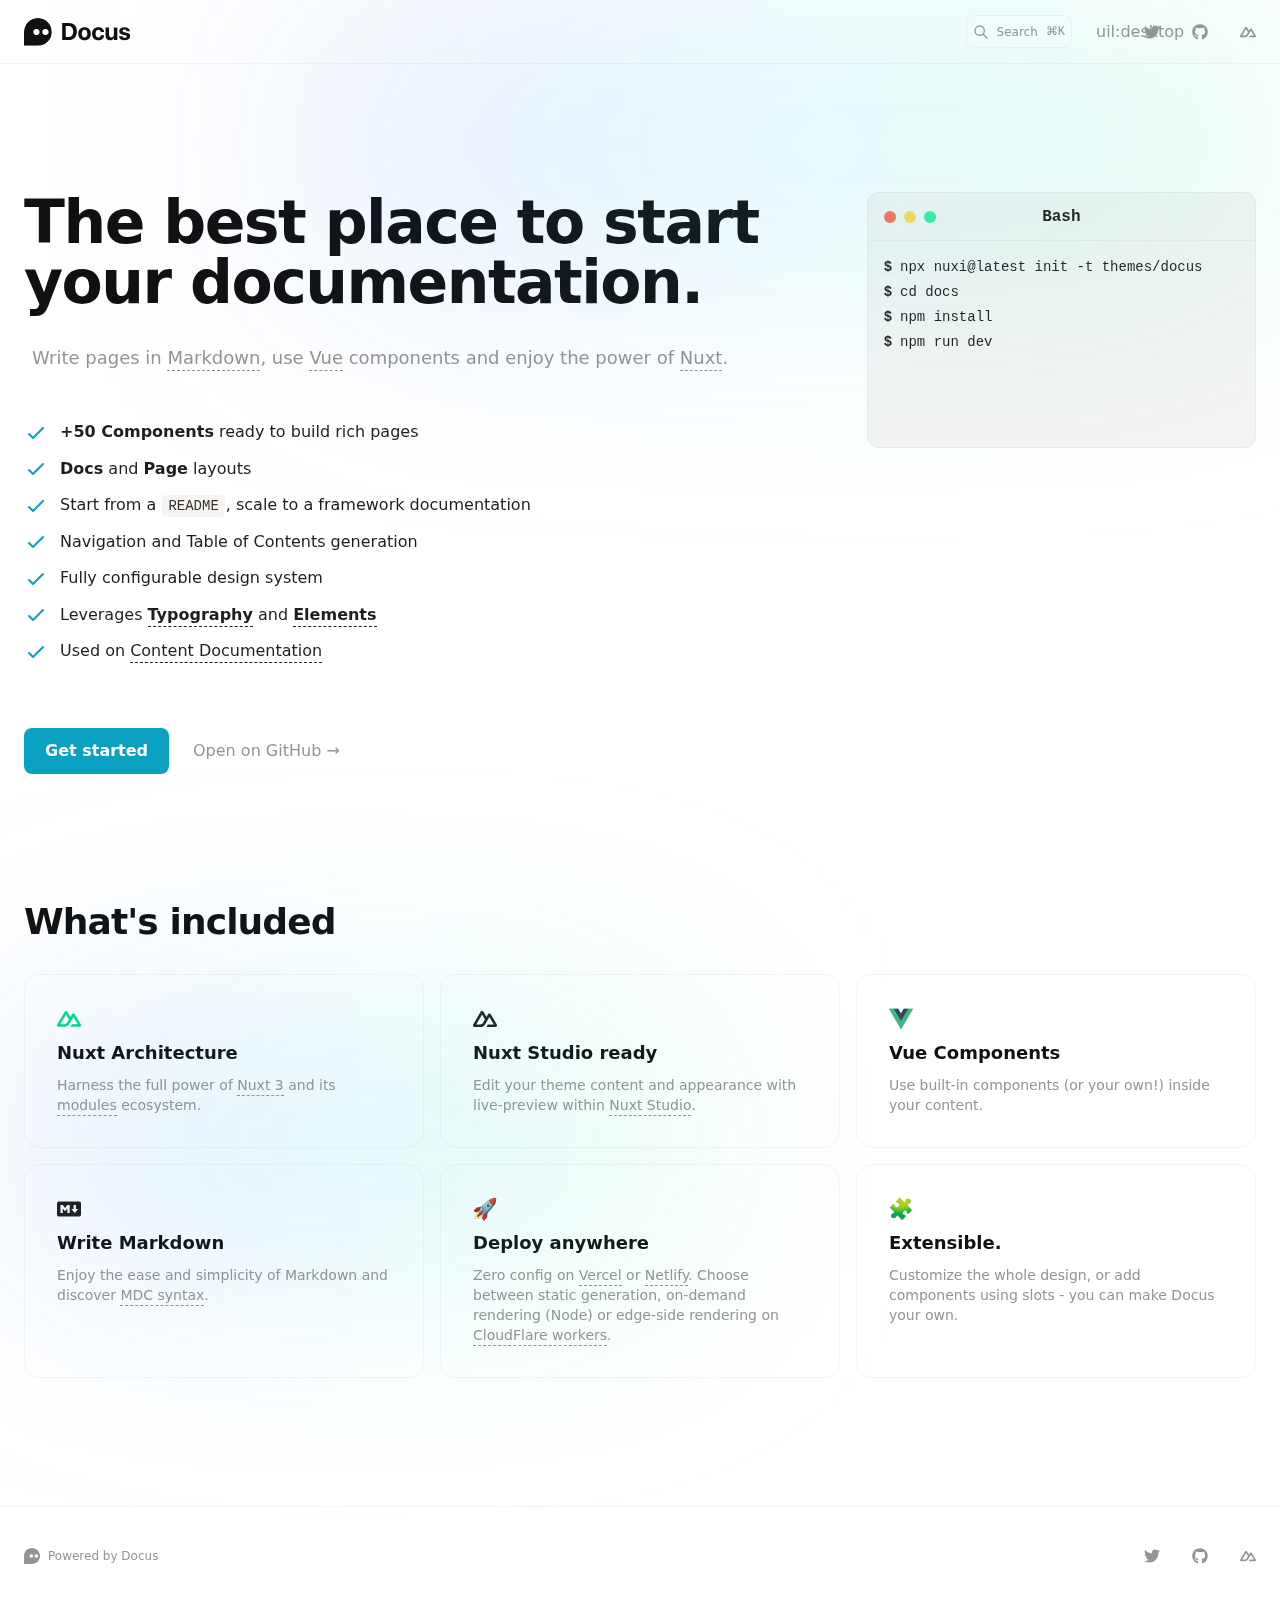
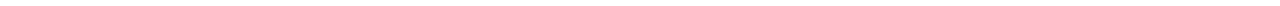
==== commit 410f277f: "Deploying to gh-pages from @ jeremiah/foss-careers@239b3cc9f7aa006a30a36aeff1e49dad88992fba 🚀" ====
--- a/index.html
+++ b/index.html
@@ -1,6 +1,4 @@
-<!DOCTYPE html>
-<html  lang="en">
-<head><meta charset="utf-8">
+<!DOCTYPE html><html lang="en"><head><meta charset="utf-8">
 <meta name="viewport" content="width=device-width, initial-scale=1">
 <title>Home · Docus</title>
 <meta name="twitter:card" content="summary_large_image">
@@ -8,73 +6,74 @@
 <meta property="og:description" content="The best place to start your documentation.">
 <meta property="og:image" content="https://user-images.githubusercontent.com/904724/185365452-87b7ca7b-6030-4813-a2db-5e65c785bf88.png">
 <meta property="og:title" content="Home">
+<link rel="search" type="application/opensearchdescription+xml" href="opensearch.xml">
 <link rel="preload" as="fetch" crossorigin="anonymous" href="/_payload.json">
-<link rel="stylesheet" href="/_nuxt/entry.487abf9f.css">
-<link rel="stylesheet" href="/_nuxt/DocumentDrivenNotFound.cc823e2f.css">
-<link rel="stylesheet" href="/_nuxt/ButtonLink.3e7aad1a.css">
-<link rel="stylesheet" href="/_nuxt/page.a8aa56b6.css">
-<link rel="stylesheet" href="/_nuxt/Ellipsis.aa23aab6.css">
-<link rel="stylesheet" href="/_nuxt/BlockHero.7b2d14e4.css">
-<link rel="stylesheet" href="/_nuxt/Terminal.01454687.css">
-<link rel="stylesheet" href="/_nuxt/VideoPlayer.61767376.css">
-<link rel="stylesheet" href="/_nuxt/ProseA.5a9f544a.css">
-<link rel="stylesheet" href="/_nuxt/List.157139f9.css">
-<link rel="stylesheet" href="/_nuxt/ProseStrong.4d333ea9.css">
-<link rel="stylesheet" href="/_nuxt/ProseCodeInline.a69ddccc.css">
-<link rel="stylesheet" href="/_nuxt/CardGrid.4c03e597.css">
-<link rel="stylesheet" href="/_nuxt/Card.fe565a0d.css">
-<link rel="stylesheet" href="/_nuxt/IconNuxtStudio.1d740d58.css">
-<link rel="modulepreload" as="script" crossorigin href="/_nuxt/entry.57aba948.js">
-<link rel="modulepreload" as="script" crossorigin href="/_nuxt/document-driven.7c379f83.js">
-<link rel="modulepreload" as="script" crossorigin href="/_nuxt/DocumentDrivenEmpty.53b6da7e.js">
-<link rel="modulepreload" as="script" crossorigin href="/_nuxt/ContentRenderer.00fcf6e3.js">
-<link rel="modulepreload" as="script" crossorigin href="/_nuxt/ContentRendererMarkdown.vue.968f82c2.js">
-<link rel="modulepreload" as="script" crossorigin href="/_nuxt/DocumentDrivenNotFound.e6f69c20.js">
-<link rel="modulepreload" as="script" crossorigin href="/_nuxt/ButtonLink.9392853a.js">
-<link rel="modulepreload" as="script" crossorigin href="/_nuxt/slot.22de104c.js">
-<link rel="modulepreload" as="script" crossorigin href="/_nuxt/node.676c5e99.js">
-<link rel="modulepreload" as="script" crossorigin href="/_nuxt/page.9a369964.js">
-<link rel="modulepreload" as="script" crossorigin href="/_nuxt/ContentRendererMarkdown.bb642e78.js">
-<link rel="modulepreload" as="script" crossorigin href="/_nuxt/IconDocus.f6d0e4cb.js">
-<link rel="modulepreload" as="script" crossorigin href="/_nuxt/Ellipsis.41cf8596.js">
-<link rel="modulepreload" as="script" crossorigin href="/_nuxt/BlockHero.b6ed0335.js">
-<link rel="modulepreload" as="script" crossorigin href="/_nuxt/Terminal.5aff652c.js">
-<link rel="modulepreload" as="script" crossorigin href="/_nuxt/VideoPlayer.836c441a.js">
-<link rel="modulepreload" as="script" crossorigin href="/_nuxt/NuxtImg.vue.bca2e200.js">
-<link rel="modulepreload" as="script" crossorigin href="/_nuxt/ProseA.5fcdc10f.js">
-<link rel="modulepreload" as="script" crossorigin href="/_nuxt/List.851a9c4c.js">
-<link rel="modulepreload" as="script" crossorigin href="/_nuxt/MDCSlot.fb3677ec.js">
-<link rel="modulepreload" as="script" crossorigin href="/_nuxt/ProseStrong.4e2bccf4.js">
-<link rel="modulepreload" as="script" crossorigin href="/_nuxt/ProseCodeInline.f3be2909.js">
-<link rel="modulepreload" as="script" crossorigin href="/_nuxt/CardGrid.6950678c.js">
-<link rel="modulepreload" as="script" crossorigin href="/_nuxt/Card.ee77158e.js">
-<link rel="modulepreload" as="script" crossorigin href="/_nuxt/IconNuxtStudio.e840f07a.js">
-<link rel="prefetch" as="style" href="/_nuxt/DocsPageLayout.0d3384c5.css">
-<link rel="prefetch" as="style" href="/_nuxt/DocsAside.165e5b5c.css">
-<link rel="prefetch" as="style" href="/_nuxt/Alert.1b68c7fb.css">
-<link rel="prefetch" as="style" href="/_nuxt/DocsPageBottom.f99f148d.css">
-<link rel="prefetch" as="style" href="/_nuxt/DocsPrevNext.0ef16f0d.css">
-<link rel="prefetch" as="style" href="/_nuxt/DocsToc.7ba576b1.css">
-<link rel="prefetch" as="style" href="/_nuxt/DocsTocLinks.ba41dd9d.css">
-<link rel="prefetch" as="script" crossorigin href="/_nuxt/default.8c42beac.js">
-<link rel="prefetch" as="script" crossorigin href="/_nuxt/DocsPageLayout.51c2392b.js">
-<link rel="prefetch" as="script" crossorigin href="/_nuxt/DocsAside.facf4baf.js">
-<link rel="prefetch" as="script" crossorigin href="/_nuxt/Alert.e907646a.js">
-<link rel="prefetch" as="script" crossorigin href="/_nuxt/DocsPageBottom.039ce72a.js">
-<link rel="prefetch" as="script" crossorigin href="/_nuxt/EditOnLink.vue.94718340.js">
-<link rel="prefetch" as="script" crossorigin href="/_nuxt/DocsPrevNext.9032692d.js">
-<link rel="prefetch" as="script" crossorigin href="/_nuxt/DocsToc.9e0c3c6f.js">
-<link rel="prefetch" as="script" crossorigin href="/_nuxt/DocsTocLinks.ce08f387.js">
-<link rel="prefetch" as="script" crossorigin href="/_nuxt/client-db.862f1f2b.js">
-<link rel="prefetch" as="style" href="/_nuxt/useStudio.1c77fe3b.css">
-<link rel="prefetch" as="script" crossorigin href="/_nuxt/useStudio.a4963bea.js">
-<link rel="prefetch" as="script" crossorigin href="/_nuxt/debug.712a4c26.js">
-<link rel="prefetch" as="style" href="/_nuxt/error-404.7910d5ca.css">
-<link rel="prefetch" as="script" crossorigin href="/_nuxt/error-404.a7913e45.js">
-<link rel="prefetch" as="style" href="/_nuxt/error-500.1db01289.css">
-<link rel="prefetch" as="script" crossorigin href="/_nuxt/error-500.0529cb13.js">
-<script type="module" src="/_nuxt/entry.57aba948.js" crossorigin></script><style id="pinceau-runtime-hydratable">@media{.phy[--]{--puid:frXZl6-v;}.pv-UhVOZV{padding-left:var(--elements-container-padding-mobile);padding-right:var(--elements-container-padding-mobile);}@media (min-width: 475px){.pv-UhVOZV{padding-left:var(--elements-container-padding-xs);padding-right:var(--elements-container-padding-xs);}}@media (min-width: 640px){.pv-UhVOZV{padding-left:var(--elements-container-padding-sm);padding-right:var(--elements-container-padding-sm);}}@media (min-width: 768px){.pv-UhVOZV{padding-left:var(--elements-container-padding-md);padding-right:var(--elements-container-padding-md);}}} @media{.phy[--]{--puid:0qxWUO-v;}.pv-cCkSAz{max-width:var(--elements-container-maxWidth);padding-left:var(--elements-container-padding-mobile);padding-right:var(--elements-container-padding-mobile);}@media (min-width: 475px){.pv-cCkSAz{padding-left:var(--elements-container-padding-xs);padding-right:var(--elements-container-padding-xs);}}@media (min-width: 640px){.pv-cCkSAz{padding-left:var(--elements-container-padding-sm);padding-right:var(--elements-container-padding-sm);}}@media (min-width: 768px){.pv-cCkSAz{padding-left:var(--elements-container-padding-md);padding-right:var(--elements-container-padding-md);}}} @media{.phy[--]{--puid:Jqz5oD-c;}.pc-Jqz5oD[data-v-f614bafe]{---c-cn-top:0;---eih-inset-inline-start:auto;---if-b-inset-inline-end:0px;---ss-e-z-index:10;---wj8-max-width:75%;---t33-height:10rem;---jfd-filter:blur(150px);---y-uj-background:linear-gradient(97.62deg, rgba(0, 71, 225, 0.22) 2.27%, rgba(26, 214, 255, 0.22) 50.88%, rgba(0, 220, 130, 0.22) 98.48%);}} @media{.phy[--]{--puid:kv09ze-c;}.pc-kv09ze[data-v-32a53581]{---ym9-button-primary:var(--color-primary-600);---a23-button-secondary:var(--color-primary-500);}} @media{.phy[--]{--puid:kv09ze-v;}.pv-wkhL0N{padding:var(--space-rem-625) var(--space-5);font-size:var(--text-base-fontSize);line-height:var(--text-base-lineHeight);}} @media{.phy[--]{--puid:rlqlVC-c;}.pc-rlqlVC[data-v-f614bafe]{---c-cn-top:10rem;---eih-inset-inline-start:0px;---if-b-inset-inline-end:auto;---ss-e-z-index:10;---wj8-max-width:40rem;---t33-height:10rem;---jfd-filter:blur(140px);---y-uj-background:linear-gradient(97.62deg, rgba(0, 71, 225, 0.22) 2.27%, rgba(26, 214, 255, 0.22) 50.88%, rgba(0, 220, 130, 0.22) 98.48%);}} </style><style id="pinceau-theme">@media { :root {--pinceau-mq: initial; --docus-search-results-highlight-color: white;--docus-search-results-window-maxHeight: 100%;--docus-search-results-window-maxWidth: 640px;--docus-search-results-window-marginTop: 0;--docus-search-input-borderStyle: solid;--docus-search-input-borderWidth: 1px;--docus-search-backdropFilter: blur(24px);--docus-loadingBar-gradientColorStop3: #0047e1;--docus-loadingBar-gradientColorStop2: #34cdfe;--docus-loadingBar-gradientColorStop1: #00dc82;--docus-loadingBar-height: 3px;--docus-readableLine: 78ch;--docus-footer-height: 145px;--docus-header-height: 64px;--prose-code-inline-padding: 0.2rem 0.375rem 0.2rem 0.375rem;--prose-code-block-backdropFilter: contrast(1);--prose-code-block-border-style: solid;--prose-code-block-border-width: 1px;--prose-tbody-tr-borderBottom-style: dashed;--prose-tbody-tr-borderBottom-width: 1px;--prose-th-textAlign: inherit;--prose-thead-borderBottom-style: solid;--prose-thead-borderBottom-width: 1px;--prose-thead-border-style: solid;--prose-thead-border-width: 0px;--prose-table-textAlign: start;--prose-hr-width: 1px;--prose-hr-style: solid;--prose-li-listStylePosition: outside;--prose-ol-li-markerColor: currentColor;--prose-ol-paddingInlineStart: 21px;--prose-ol-listStyleType: decimal;--prose-ul-li-markerColor: currentColor;--prose-ul-paddingInlineStart: 21px;--prose-ul-listStyleType: disc;--prose-blockquote-border-style: solid;--prose-blockquote-border-width: 4px;--prose-blockquote-quotes: '201C' '201D' '2018' '2019';--prose-blockquote-paddingInlineStart: 24px;--prose-a-code-color-hover: currentColor;--prose-a-code-color-static: currentColor;--prose-a-hasCode-borderBottom: none;--prose-a-border-distance: 2px;--prose-a-border-color-hover: currentColor;--prose-a-border-color-static: currentColor;--prose-a-border-style-hover: solid;--prose-a-border-style-static: dashed;--prose-a-border-width: 1px;--prose-a-color-static: inherit;--prose-a-textDecoration: none;--prose-h6-margin: 3rem 0 2rem;--prose-h5-margin: 3rem 0 2rem;--prose-h4-margin: 3rem 0 2rem;--prose-h3-margin: 3rem 0 2rem;--prose-h2-margin: 3rem 0 2rem;--prose-h1-margin: 0 0 2rem;--typography-lead-loose: 2;--typography-lead-relaxed: 1.625;--typography-lead-normal: 1.5;--typography-lead-snug: 1.375;--typography-lead-tight: 1.25;--typography-lead-none: 1;--typography-lead-10: 2.5rem;--typography-lead-9: 2.25rem;--typography-lead-8: 2rem;--typography-lead-7: 1.75rem;--typography-lead-6: 1.5rem;--typography-lead-5: 1.25rem;--typography-lead-4: 1rem;--typography-lead-3: .75rem;--typography-lead-2: .5rem;--typography-lead-1: .025rem;--typography-fontWeight-black: 900;--typography-fontWeight-extrabold: 800;--typography-fontWeight-bold: 700;--typography-fontWeight-semibold: 600;--typography-fontWeight-medium: 500;--typography-fontWeight-normal: 400;--typography-fontWeight-light: 300;--typography-fontWeight-extralight: 200;--typography-fontWeight-thin: 100;--typography-fontSize-9xl: 128px;--typography-fontSize-8xl: 96px;--typography-fontSize-7xl: 72px;--typography-fontSize-6xl: 60px;--typography-fontSize-5xl: 48px;--typography-fontSize-4xl: 36px;--typography-fontSize-3xl: 30px;--typography-fontSize-2xl: 24px;--typography-fontSize-xl: 20px;--typography-fontSize-lg: 18px;--typography-fontSize-base: 16px;--typography-fontSize-sm: 14px;--typography-fontSize-xs: 12px;--typography-letterSpacing-wide: 0.025em;--typography-letterSpacing-tight: -0.025em;--typography-verticalMargin-base: 24px;--typography-verticalMargin-sm: 16px;--elements-border-secondary-hover: [object Object];--elements-backdrop-background: #fffc;--elements-backdrop-filter: saturate(200%) blur(20px);--elements-container-maxWidth: 80rem;--lead-loose: 2;--lead-relaxed: 1.625;--lead-normal: 1.5;--lead-snug: 1.375;--lead-tight: 1.25;--lead-none: 1;--lead-10: 2.5rem;--lead-9: 2.25rem;--lead-8: 2rem;--lead-7: 1.75rem;--lead-6: 1.5rem;--lead-5: 1.25rem;--lead-4: 1rem;--lead-3: .75rem;--lead-2: .5rem;--lead-1: .025rem;--letterSpacing-widest: 0.1em;--letterSpacing-wider: 0.05em;--letterSpacing-wide: 0.025em;--letterSpacing-normal: 0em;--letterSpacing-tight: -0.025em;--letterSpacing-tighter: -0.05em;--fontSize-9xl: 8rem;--fontSize-8xl: 6rem;--fontSize-7xl: 4.5rem;--fontSize-6xl: 3.75rem;--fontSize-5xl: 3rem;--fontSize-4xl: 2.25rem;--fontSize-3xl: 1.875rem;--fontSize-2xl: 1.5rem;--fontSize-xl: 1.25rem;--fontSize-lg: 1.125rem;--fontSize-base: 1rem;--fontSize-sm: 0.875rem;--fontSize-xs: 0.75rem;--fontWeight-black: 900;--fontWeight-extrabold: 800;--fontWeight-bold: 700;--fontWeight-semibold: 600;--fontWeight-medium: 500;--fontWeight-normal: 400;--fontWeight-light: 300;--fontWeight-extralight: 200;--fontWeight-thin: 100;--font-mono: ui-monospace, SFMono-Regular, Menlo, Monaco, Consolas, Liberation Mono, Courier New, monospace;--font-serif: ui-serif, Georgia, Cambria, Times New Roman, Times, serif;--font-sans: ui-sans-serif, system-ui, -apple-system, BlinkMacSystemFont, Segoe UI, Roboto, Helvetica Neue, Arial, Noto Sans, sans-serif, Apple Color Emoji, Segoe UI Emoji, Segoe UI Symbol, Noto Color Emoji;--opacity-total: 1;--opacity-high: 0.8;--opacity-medium: 0.5;--opacity-soft: 0.3;--opacity-light: 0.15;--opacity-bright: 0.1;--opacity-noOpacity: 0;--borderWidth-lg: 3px;--borderWidth-md: 2px;--borderWidth-sm: 1px;--borderWidth-noBorder: 0;--space-rem-875: 0.875rem;--space-rem-625: 0.625rem;--space-rem-375: 0.375rem;--space-rem-125: 0.125rem;--space-px: 1px;--space-128: 32rem;--space-96: 24rem;--space-80: 20rem;--space-72: 18rem;--space-64: 16rem;--space-60: 15rem;--space-56: 14rem;--space-52: 13rem;--space-48: 12rem;--space-44: 11rem;--space-40: 10rem;--space-36: 9rem;--space-32: 8rem;--space-28: 7rem;--space-24: 6rem;--space-20: 5rem;--space-16: 4rem;--space-14: 3.5rem;--space-12: 3rem;--space-11: 2.75rem;--space-10: 2.5rem;--space-9: 2.25rem;--space-8: 2rem;--space-7: 1.75rem;--space-6: 1.5rem;--space-5: 1.25rem;--space-4: 1rem;--space-3: 0.75rem;--space-2: 0.5rem;--space-1: 0.25rem;--space-0: 0px;--size-full: 100%;--size-7xl: 80rem;--size-6xl: 72rem;--size-5xl: 64rem;--size-4xl: 56rem;--size-3xl: 48rem;--size-2xl: 42rem;--size-xl: 36rem;--size-lg: 32rem;--size-md: 28rem;--size-sm: 24rem;--size-xs: 20rem;--size-200: 200px;--size-104: 104px;--size-80: 80px;--size-64: 64px;--size-56: 56px;--size-48: 48px;--size-40: 40px;--size-32: 32px;--size-24: 24px;--size-20: 20px;--size-16: 16px;--size-12: 12px;--size-8: 8px;--size-6: 6px;--size-4: 4px;--size-2: 2px;--size-0: 0px;--radii-full: 9999px;--radii-3xl: 1.75rem;--radii-2xl: 1.5rem;--radii-xl: 1rem;--radii-lg: 0.75rem;--radii-md: 0.5rem;--radii-sm: 0.375rem;--radii-xs: 0.25rem;--radii-2xs: 0.125rem;--radii-none: 0px;--shadow-none: 0px 0px 0px 0px transparent;--height-screen: 100vh;--width-screen: 100vw;--color-primary-900: #001A1F;--color-primary-800: #00232B;--color-primary-700: #024757;--color-primary-600: #09A0C1;--color-primary-500: #1AD6FF;--color-primary-400: #55E1FF;--color-primary-300: #82E3FF;--color-primary-200: #C5F2FF;--color-primary-100: #DCF7FF;--color-primary-50: #F1FCFF;--color-ruby-900: #380011;--color-ruby-800: #700021;--color-ruby-700: #a90032;--color-ruby-600: #e10043;--color-ruby-500: #ff1a5e;--color-ruby-400: #ff4079;--color-ruby-300: #ff6694;--color-ruby-200: #ff8dae;--color-ruby-100: #ffb3c9;--color-ruby-50: #ffd9e4;--color-pink-900: #380025;--color-pink-800: #70004b;--color-pink-700: #a90070;--color-pink-600: #e10095;--color-pink-500: #ff1ab2;--color-pink-400: #ff40bf;--color-pink-300: #ff66cc;--color-pink-200: #ff8dd8;--color-pink-100: #ffb3e5;--color-pink-50: #ffd9f2;--color-purple-900: #190038;--color-purple-800: #330070;--color-purple-700: #4c00a9;--color-purple-600: #6500e1;--color-purple-500: #811aff;--color-purple-400: #9640ff;--color-purple-300: #ab66ff;--color-purple-200: #c08dff;--color-purple-100: #d5b3ff;--color-purple-50: #ead9ff;--color-royalblue-900: #0b0531;--color-royalblue-800: #160a62;--color-royalblue-700: #211093;--color-royalblue-600: #2c15c4;--color-royalblue-500: #4127e8;--color-royalblue-400: #614bec;--color-royalblue-300: #806ff0;--color-royalblue-200: #a093f3;--color-royalblue-100: #c0b7f7;--color-royalblue-50: #dfdbfb;--color-indigoblue-900: #001238;--color-indigoblue-800: #002370;--color-indigoblue-700: #0035a9;--color-indigoblue-600: #0047e1;--color-indigoblue-500: #1a62ff;--color-indigoblue-400: #407cff;--color-indigoblue-300: #6696ff;--color-indigoblue-200: #8db0ff;--color-indigoblue-100: #b3cbff;--color-indigoblue-50: #d9e5ff;--color-blue-900: #00131D;--color-blue-800: #002235;--color-blue-700: #014267;--color-blue-600: #0069A6;--color-blue-500: #1AADFF;--color-blue-400: #64C7FF;--color-blue-300: #A1DDFF;--color-blue-200: #C6EAFF;--color-blue-100: #DFF3FF;--color-blue-50: #F2FAFF;--color-lightblue-900: #002e38;--color-lightblue-800: #005c70;--color-lightblue-700: #008aa9;--color-lightblue-600: #00b9e1;--color-lightblue-500: #1ad6ff;--color-lightblue-400: #40ddff;--color-lightblue-300: #66e4ff;--color-lightblue-200: #8deaff;--color-lightblue-100: #b3f1ff;--color-lightblue-50: #d9f8ff;--color-teal-900: #062a28;--color-teal-800: #0b544f;--color-teal-700: #117d77;--color-teal-600: #16a79e;--color-teal-500: #1cd1c6;--color-teal-400: #36e4da;--color-teal-300: #5fe9e1;--color-teal-200: #87efe9;--color-teal-100: #aff4f0;--color-teal-50: #d7faf8;--color-pear-900: #2a2b09;--color-pear-800: #545512;--color-pear-700: #7e801b;--color-pear-600: #a8aa24;--color-pear-500: #d0d32f;--color-pear-400: #d8da52;--color-pear-300: #e0e274;--color-pear-200: #e8e997;--color-pear-100: #eff0ba;--color-pear-50: #f7f8dc;--color-red-900: #1C0301;--color-red-800: #340A01;--color-red-700: #701704;--color-red-600: #BB2402;--color-red-500: #FF3B10;--color-red-400: #FF7353;--color-red-300: #FFA692;--color-red-200: #FFDED7;--color-red-100: #FFF3F0;--color-red-50: #FFF9F8;--color-orange-900: #381800;--color-orange-800: #702f00;--color-orange-700: #a94700;--color-orange-600: #e15e00;--color-orange-500: #ff7a1a;--color-orange-400: #ff9040;--color-orange-300: #ffa666;--color-orange-200: #ffbd8d;--color-orange-100: #ffd3b3;--color-orange-50: #ffe9d9;--color-yellow-900: #1B1500;--color-yellow-800: #292100;--color-yellow-700: #614E02;--color-yellow-600: #CBA408;--color-yellow-500: #FBCA05;--color-yellow-400: #FFDC4E;--color-yellow-300: #FFE372;--color-yellow-200: #FFF0B1;--color-yellow-100: #FFF6D3;--color-yellow-50: #FFFCEE;--color-green-900: #00190F;--color-green-800: #002817;--color-green-700: #006037;--color-green-600: #00B467;--color-green-500: #0DD885;--color-green-400: #3CEEA5;--color-green-300: #86FBCB;--color-green-200: #C3FFE6;--color-green-100: #DEFFF1;--color-green-50: #ECFFF7;--color-gray-900: #121110;--color-gray-800: #201E1B;--color-gray-700: #36332E;--color-gray-600: #67635D;--color-gray-500: #97948F;--color-gray-400: #ADA9A4;--color-gray-300: #DBD9D3;--color-gray-200: #ECEBE8;--color-gray-100: #F6F5F4;--color-gray-50: #FBFBFB;--color-black: #0B0A0A;--color-white: #ffffff;--media-portrait: only screen and (orientation: portrait);--media-landscape: only screen and (orientation: landscape);--media-rm: (prefers-reduced-motion: reduce);--media-2xl: (min-width: 1536px);--media-xl: (min-width: 1280px);--media-lg: (min-width: 1024px);--media-md: (min-width: 768px);--media-sm: (min-width: 640px);--media-xs: (min-width: 475px);--docus-search-results-highlight-backgroundColor: var(--color-primary-500);--docus-search-results-selected-backgroundColor: var(--color-gray-300);--docus-search-results-window-borderRadius: none;--docus-search-results-window-marginX: 0;--docus-search-input-backgroundColor: var(--color-gray-200);--docus-search-input-padding: var(--space-2) var(--space-4);--docus-search-input-gap: var(--space-2);--docus-search-input-fontSize: var(--fontSize-sm);--docus-search-input-borderColor: var(--color-gray-200);--docus-search-input-borderRadius: var(--radii-2xs);--docus-footer-padding: var(--space-4) 0;--docus-header-title-color-hover: var(--color-primary-500);--docus-header-title-color-static: var(--color-gray-900);--docus-header-title-fontWeight: var(--fontWeight-bold);--docus-header-title-fontSize: var(--fontSize-2xl);--docus-header-logo-height: var(--space-6);--docus-body-fontFamily: var(--font-sans);--docus-body-color: var(--color-gray-800);--docus-body-backgroundColor: var(--color-white);--prose-code-inline-fontWeight: var(--typography-fontWeight-normal);--prose-code-inline-fontSize: var(--typography-fontSize-sm);--prose-code-inline-borderRadius: var(--radii-xs);--prose-code-block-pre-padding: var(--typography-verticalMargin-sm);--prose-code-block-margin: var(--typography-verticalMargin-base) 0;--prose-code-block-fontSize: var(--typography-fontSize-sm);--prose-tbody-code-inline-fontSize: var(--typography-fontSize-sm);--prose-tbody-td-padding: var(--typography-verticalMargin-sm);--prose-th-fontWeight: var(--typography-fontWeight-semibold);--prose-th-padding: 0 var(--typography-verticalMargin-sm) var(--typography-verticalMargin-sm) var(--typography-verticalMargin-sm);--prose-table-lineHeight: var(--typography-lead-6);--prose-table-fontSize: var(--typography-fontSize-sm);--prose-table-margin: var(--typography-verticalMargin-base) 0;--prose-hr-margin: var(--typography-verticalMargin-base) 0;--prose-li-margin: var(--typography-verticalMargin-sm) 0;--prose-ol-margin: var(--typography-verticalMargin-base) 0;--prose-ul-margin: var(--typography-verticalMargin-base) 0;--prose-blockquote-margin: var(--typography-verticalMargin-base) 0;--prose-a-code-border-style: var(--prose-a-border-style-static);--prose-a-code-border-width: var(--prose-a-border-width);--prose-a-fontWeight: var(--typography-fontWeight-medium);--prose-img-margin: var(--typography-verticalMargin-base) 0;--prose-strong-fontWeight: var(--typography-fontWeight-semibold);--prose-h6-iconSize: var(--typography-fontSize-base);--prose-h6-fontWeight: var(--typography-fontWeight-semibold);--prose-h6-lineHeight: var(--typography-lead-normal);--prose-h6-fontSize: var(--typography-fontSize-lg);--prose-h5-iconSize: var(--typography-fontSize-lg);--prose-h5-fontWeight: var(--typography-fontWeight-semibold);--prose-h5-lineHeight: var(--typography-lead-snug);--prose-h5-fontSize: var(--typography-fontSize-xl);--prose-h4-iconSize: var(--typography-fontSize-lg);--prose-h4-letterSpacing: var(--typography-letterSpacing-tight);--prose-h4-fontWeight: var(--typography-fontWeight-semibold);--prose-h4-lineHeight: var(--typography-lead-snug);--prose-h4-fontSize: var(--typography-fontSize-2xl);--prose-h3-iconSize: var(--typography-fontSize-xl);--prose-h3-letterSpacing: var(--typography-letterSpacing-tight);--prose-h3-fontWeight: var(--typography-fontWeight-semibold);--prose-h3-lineHeight: var(--typography-lead-snug);--prose-h3-fontSize: var(--typography-fontSize-3xl);--prose-h2-iconSize: var(--typography-fontSize-2xl);--prose-h2-letterSpacing: var(--typography-letterSpacing-tight);--prose-h2-fontWeight: var(--typography-fontWeight-semibold);--prose-h2-lineHeight: var(--typography-lead-tight);--prose-h2-fontSize: var(--typography-fontSize-4xl);--prose-h1-iconSize: var(--typography-fontSize-3xl);--prose-h1-letterSpacing: var(--typography-letterSpacing-tight);--prose-h1-fontWeight: var(--typography-fontWeight-bold);--prose-h1-lineHeight: var(--typography-lead-tight);--prose-h1-fontSize: var(--typography-fontSize-5xl);--prose-p-br-margin: var(--typography-verticalMargin-base) 0 0 0;--prose-p-margin: var(--typography-verticalMargin-base) 0;--prose-p-lineHeight: var(--typography-lead-normal);--prose-p-fontSize: var(--typography-fontSize-base);--typography-color-secondary-900: var(--color-gray-900);--typography-color-secondary-800: var(--color-gray-800);--typography-color-secondary-700: var(--color-gray-700);--typography-color-secondary-600: var(--color-gray-600);--typography-color-secondary-500: var(--color-gray-500);--typography-color-secondary-400: var(--color-gray-400);--typography-color-secondary-300: var(--color-gray-300);--typography-color-secondary-200: var(--color-gray-200);--typography-color-secondary-100: var(--color-gray-100);--typography-color-secondary-50: var(--color-gray-50);--typography-color-primary-900: var(--color-primary-900);--typography-color-primary-800: var(--color-primary-800);--typography-color-primary-700: var(--color-primary-700);--typography-color-primary-600: var(--color-primary-600);--typography-color-primary-500: var(--color-primary-500);--typography-color-primary-400: var(--color-primary-400);--typography-color-primary-300: var(--color-primary-300);--typography-color-primary-200: var(--color-primary-200);--typography-color-primary-100: var(--color-primary-100);--typography-color-primary-50: var(--color-primary-50);--typography-font-code: var(--font-mono);--typography-font-body: var(--font-sans);--typography-font-display: var(--font-sans);--typography-body-backgroundColor: var(--color-white);--typography-body-color: var(--color-black);--elements-state-danger-borderColor-secondary: var(--color-red-200);--elements-state-danger-borderColor-primary: var(--color-red-100);--elements-state-danger-backgroundColor-secondary: var(--color-red-100);--elements-state-danger-backgroundColor-primary: var(--color-red-50);--elements-state-danger-color-secondary: var(--color-red-600);--elements-state-danger-color-primary: var(--color-red-500);--elements-state-warning-borderColor-secondary: var(--color-yellow-200);--elements-state-warning-borderColor-primary: var(--color-yellow-100);--elements-state-warning-backgroundColor-secondary: var(--color-yellow-100);--elements-state-warning-backgroundColor-primary: var(--color-yellow-50);--elements-state-warning-color-secondary: var(--color-yellow-700);--elements-state-warning-color-primary: var(--color-yellow-600);--elements-state-success-borderColor-secondary: var(--color-green-200);--elements-state-success-borderColor-primary: var(--color-green-100);--elements-state-success-backgroundColor-secondary: var(--color-green-100);--elements-state-success-backgroundColor-primary: var(--color-green-50);--elements-state-success-color-secondary: var(--color-green-600);--elements-state-success-color-primary: var(--color-green-500);--elements-state-info-borderColor-secondary: var(--color-blue-200);--elements-state-info-borderColor-primary: var(--color-blue-100);--elements-state-info-backgroundColor-secondary: var(--color-blue-100);--elements-state-info-backgroundColor-primary: var(--color-blue-50);--elements-state-info-color-secondary: var(--color-blue-600);--elements-state-info-color-primary: var(--color-blue-500);--elements-state-primary-borderColor-secondary: var(--color-primary-200);--elements-state-primary-borderColor-primary: var(--color-primary-100);--elements-state-primary-backgroundColor-secondary: var(--color-primary-100);--elements-state-primary-backgroundColor-primary: var(--color-primary-50);--elements-state-primary-color-secondary: var(--color-primary-700);--elements-state-primary-color-primary: var(--color-primary-600);--elements-surface-secondary-backgroundColor: var(--color-gray-200);--elements-surface-primary-backgroundColor: var(--color-gray-100);--elements-surface-background-base: var(--color-gray-100);--elements-border-secondary-static: var(--color-gray-200);--elements-border-primary-hover: var(--color-gray-200);--elements-border-primary-static: var(--color-gray-100);--elements-container-padding-md: var(--space-6);--elements-container-padding-sm: var(--space-6);--elements-container-padding-xs: var(--space-4);--elements-container-padding-mobile: var(--space-4);--elements-text-secondary-color-hover: var(--color-gray-700);--elements-text-secondary-color-static: var(--color-gray-500);--elements-text-primary-color-static: var(--color-gray-900);--text-6xl-lineHeight: var(--lead-none);--text-6xl-fontSize: var(--fontSize-6xl);--text-5xl-lineHeight: var(--lead-none);--text-5xl-fontSize: var(--fontSize-5xl);--text-4xl-lineHeight: var(--lead-10);--text-4xl-fontSize: var(--fontSize-4xl);--text-3xl-lineHeight: var(--lead-9);--text-3xl-fontSize: var(--fontSize-3xl);--text-2xl-lineHeight: var(--lead-8);--text-2xl-fontSize: var(--fontSize-2xl);--text-xl-lineHeight: var(--lead-7);--text-xl-fontSize: var(--fontSize-xl);--text-lg-lineHeight: var(--lead-7);--text-lg-fontSize: var(--fontSize-lg);--text-base-lineHeight: var(--lead-6);--text-base-fontSize: var(--fontSize-base);--text-sm-lineHeight: var(--lead-5);--text-sm-fontSize: var(--fontSize-sm);--text-xs-lineHeight: var(--lead-4);--text-xs-fontSize: var(--fontSize-xs);--color-shadow: var(--color-gray-400);--color-secondary-900: var(--color-gray-900);--color-secondary-800: var(--color-gray-800);--color-secondary-700: var(--color-gray-700);--color-secondary-600: var(--color-gray-600);--color-secondary-500: var(--color-gray-500);--color-secondary-400: var(--color-gray-400);--color-secondary-300: var(--color-gray-300);--color-secondary-200: var(--color-gray-200);--color-secondary-100: var(--color-gray-100);--color-secondary-50: var(--color-gray-50);--prose-code-inline-backgroundColor: var(--typography-color-secondary-100);--prose-code-inline-color: var(--typography-color-secondary-700);--prose-code-block-backgroundColor: var(--typography-color-secondary-100);--prose-code-block-color: var(--typography-color-secondary-700);--prose-code-block-border-color: var(--typography-color-secondary-200);--prose-tbody-tr-borderBottom-color: var(--typography-color-secondary-200);--prose-th-color: var(--typography-color-secondary-600);--prose-thead-borderBottom-color: var(--typography-color-secondary-200);--prose-thead-border-color: var(--typography-color-secondary-300);--prose-hr-color: var(--typography-color-secondary-200);--prose-blockquote-border-color: var(--typography-color-secondary-200);--prose-blockquote-color: var(--typography-color-secondary-500);--prose-a-code-background-hover: var(--typography-color-primary-50);--prose-a-code-border-color-hover: var(--typography-color-primary-500);--prose-a-code-border-color-static: var(--typography-color-secondary-400);--prose-a-color-hover: var(--typography-color-primary-500);--shadow-2xl: 0px 25px 50px -12px var(--color-shadow);--shadow-xl: 0px 20px 25px -5px var(--color-shadow), 0px 8px 10px -6px var(--color-shadow);--shadow-lg: 0px 10px 15px -3px var(--color-shadow), 0px 4px 6px -4px var(--color-shadow);--shadow-md: 0px 4px 6px -1px var(--color-shadow), 0px 2px 4px -2px var(--color-shadow);--shadow-sm: 0px 1px 3px 0px var(--color-shadow), 0px 1px 2px -1px var(--color-shadow);--shadow-xs: 0px 1px 2px 0px var(--color-shadow); } }@media { :root.dark {--pinceau-mq: dark; --prose-code-block-backdropFilter: contrast(1);--prose-ol-li-markerColor: currentColor;--prose-ul-li-markerColor: currentColor;--prose-a-code-color-hover: currentColor;--prose-a-code-color-static: currentColor;--prose-a-border-color-hover: currentColor;--prose-a-border-color-static: currentColor;--prose-a-color-static: inherit;--elements-backdrop-background: #0c0d0ccc;--docus-search-results-selected-backgroundColor: var(--color-gray-700);--docus-search-input-backgroundColor: var(--color-gray-800);--docus-search-input-borderColor: transparent;--docus-header-title-color-static: var(--color-gray-100);--docus-body-color: var(--color-gray-200);--docus-body-backgroundColor: var(--color-black);--typography-body-backgroundColor: var(--color-black);--typography-body-color: var(--color-white);--elements-state-danger-borderColor-secondary: var(--color-red-700);--elements-state-danger-borderColor-primary: var(--color-red-800);--elements-state-danger-backgroundColor-secondary: var(--color-red-800);--elements-state-danger-backgroundColor-primary: var(--color-red-900);--elements-state-danger-color-secondary: var(--color-red-200);--elements-state-danger-color-primary: var(--color-red-300);--elements-state-warning-borderColor-secondary: var(--color-yellow-700);--elements-state-warning-borderColor-primary: var(--color-yellow-800);--elements-state-warning-backgroundColor-secondary: var(--color-yellow-800);--elements-state-warning-backgroundColor-primary: var(--color-yellow-900);--elements-state-warning-color-secondary: var(--color-yellow-200);--elements-state-warning-color-primary: var(--color-yellow-400);--elements-state-success-borderColor-secondary: var(--color-green-700);--elements-state-success-borderColor-primary: var(--color-green-800);--elements-state-success-backgroundColor-secondary: var(--color-green-800);--elements-state-success-backgroundColor-primary: var(--color-green-900);--elements-state-success-color-secondary: var(--color-green-200);--elements-state-success-color-primary: var(--color-green-400);--elements-state-info-borderColor-secondary: var(--color-blue-700);--elements-state-info-borderColor-primary: var(--color-blue-800);--elements-state-info-backgroundColor-secondary: var(--color-blue-800);--elements-state-info-backgroundColor-primary: var(--color-blue-900);--elements-state-info-color-secondary: var(--color-blue-200);--elements-state-info-color-primary: var(--color-blue-400);--elements-state-primary-borderColor-secondary: var(--color-primary-700);--elements-state-primary-borderColor-primary: var(--color-primary-800);--elements-state-primary-backgroundColor-secondary: var(--color-primary-800);--elements-state-primary-backgroundColor-primary: var(--color-primary-900);--elements-state-primary-color-secondary: var(--color-primary-200);--elements-state-primary-color-primary: var(--color-primary-400);--elements-surface-secondary-backgroundColor: var(--color-gray-800);--elements-surface-primary-backgroundColor: var(--color-gray-900);--elements-surface-background-base: var(--color-gray-900);--elements-border-secondary-static: var(--color-gray-800);--elements-border-primary-hover: var(--color-gray-800);--elements-border-primary-static: var(--color-gray-900);--elements-text-secondary-color-hover: var(--color-gray-200);--elements-text-secondary-color-static: var(--color-gray-400);--elements-text-primary-color-static: var(--color-gray-50);--color-shadow: var(--color-gray-800);--prose-code-inline-backgroundColor: var(--typography-color-secondary-800);--prose-code-inline-color: var(--typography-color-secondary-200);--prose-code-block-backgroundColor: var(--typography-color-secondary-900);--prose-code-block-color: var(--typography-color-secondary-200);--prose-code-block-border-color: var(--typography-color-secondary-800);--prose-tbody-tr-borderBottom-color: var(--typography-color-secondary-800);--prose-th-color: var(--typography-color-secondary-400);--prose-thead-borderBottom-color: var(--typography-color-secondary-800);--prose-thead-border-color: var(--typography-color-secondary-600);--prose-hr-color: var(--typography-color-secondary-800);--prose-blockquote-border-color: var(--typography-color-secondary-700);--prose-blockquote-color: var(--typography-color-secondary-400);--prose-a-code-background-hover: var(--typography-color-primary-900);--prose-a-code-border-color-hover: var(--typography-color-primary-600);--prose-a-code-border-color-static: var(--typography-color-secondary-600);--prose-a-color-hover: var(--typography-color-primary-400); } }@media (min-width: 640px) { :root {--pinceau-mq: sm; --docus-search-results-window-maxHeight: 320px;--docus-search-results-window-marginTop: 20vh;--docus-footer-height: 100px;--docus-search-results-window-borderRadius: var(--radii-xs);--docus-search-results-window-marginX: var(--space-4);--docus-header-logo-height: var(--space-7); } }</style><script>"use strict";(()=>{const a=window,e=document.documentElement,m=["dark","light"],c=window.localStorage.getItem("nuxt-color-mode")||"system";let n=c==="system"?f():c;const l=e.getAttribute("data-color-mode-forced");l&&(n=l),i(n),a["__NUXT_COLOR_MODE__"]={preference:c,value:n,getColorScheme:f,addColorScheme:i,removeColorScheme:d};function i(o){const t=""+o+"",s="theme";e.classList?e.classList.add(t):e.className+=" "+t,s&&e.setAttribute("data-"+s,o)}function d(o){const t=""+o+"",s="theme";e.classList?e.classList.remove(t):e.className=e.className.replace(new RegExp(t,"g"),""),s&&e.removeAttribute("data-"+s)}function r(o){return a.matchMedia("(prefers-color-scheme"+o+")")}function f(){if(a.matchMedia&&r("").media!=="not all"){for(const o of m)if(r(":"+o).matches)return o}return"light"}})();
-</script></head>
-<body ><!----><!--teleport anchor--><!----><!--teleport anchor--><div id="__nuxt"><div class="app-layout" data-v-525fbeca><div class="nuxt-progress" style="width:0%;opacity:0;background-size:Infinity% auto;" data-v-525fbeca></div><header class="has-dialog" data-v-525fbeca data-v-c82311d7><div class="container pv-UhVOZV pc-frXZl6" data-v-c82311d7 data-v-22217919><!--[--><div class="section left" data-v-c82311d7><!--[--><button aria-label="Menu" data-v-c0028319><svg xmlns="http://www.w3.org/2000/svg" xmlns:xlink="http://www.w3.org/1999/xlink" role="img" class="icon" data-v-c0028319 style="" width="1em" height="1em" viewBox="0 0 24 24" data-v-41f0f5bc><path fill="none" stroke="currentColor" stroke-linecap="round" stroke-linejoin="round" stroke-width="2" d="M4 6h16M4 12h16M4 18h16"/></svg></button><!--teleport start--><!--teleport end--><!--]--><a aria-current="page" href="/" class="router-link-active router-link-exact-active navbar-logo" aria-label="Docus" data-v-c82311d7 data-v-a6054caf><span class="logo" data-v-a6054caf><svg viewbox="0 0 167 44" fill="none" xmlns="http://www.w3.org/2000/svg" data-v-a6054caf data-v-d9fc217c><path d="M60 34.5945H70.2569C78.3172 34.5945 83.064 29.6369 83.064 21.1959V21.159C83.064 12.7365 78.2986 8 70.2569 8H60V34.5945ZM65.6217 29.987V12.5891H69.5867C74.5197 12.5891 77.3306 15.63 77.3306 21.1775V21.2143C77.3306 26.9645 74.6128 29.987 69.5867 29.987H65.6217Z" fill="currentColor" data-v-d9fc217c></path><path d="M95.1966 35C101.228 35 105.081 31.1666 105.081 24.716V24.6792C105.081 18.284 101.153 14.4321 95.178 14.4321C89.2211 14.4321 85.312 18.3208 85.312 24.6792V24.716C85.312 31.1481 89.1281 35 95.1966 35ZM95.2152 30.7795C92.5346 30.7795 90.8407 28.5863 90.8407 24.716V24.6792C90.8407 20.8642 92.5532 18.6526 95.178 18.6526C97.8213 18.6526 99.5525 20.8642 99.5525 24.6792V24.716C99.5525 28.5679 97.8585 30.7795 95.2152 30.7795Z" fill="currentColor" data-v-d9fc217c></path><path d="M116.823 35C122.147 35 125.59 31.7195 125.851 27.4068V27.2962H120.788L120.769 27.4621C120.397 29.4526 119.038 30.7795 116.86 30.7795C114.179 30.7795 112.504 28.5863 112.504 24.716V24.6976C112.504 20.9195 114.179 18.6526 116.841 18.6526C119.094 18.6526 120.415 20.0901 120.751 21.97L120.788 22.1358H125.832V22.0068C125.628 17.7311 122.184 14.4321 116.767 14.4321C110.792 14.4321 106.975 18.3577 106.975 24.6792V24.6976C106.975 31.0744 110.736 35 116.823 35Z" fill="currentColor" data-v-d9fc217c></path><path d="M135.08 35C138.095 35 140.143 33.5993 141.167 31.3324H141.278V34.5945H146.714V14.8375H141.278V26.1904C141.278 28.7706 139.733 30.5399 137.295 30.5399C134.856 30.5399 133.628 29.0471 133.628 26.4669V14.8375H128.192V27.5911C128.192 32.2171 130.687 35 135.08 35Z" fill="currentColor" data-v-d9fc217c></path><path d="M158.27 35C163.407 35 167 32.4567 167 28.5863V28.5679C167 25.656 165.287 24.0341 161.118 23.1679L157.73 22.4491C155.719 22.0253 155.031 21.3618 155.031 20.3481V20.3297C155.031 19.058 156.203 18.2287 158.083 18.2287C160.094 18.2287 161.267 19.2976 161.453 20.7167L161.471 20.8642H166.479V20.6799C166.348 17.215 163.389 14.4321 158.083 14.4321C153.001 14.4321 149.725 16.8648 149.725 20.6246V20.643C149.725 23.5918 151.68 25.5085 155.552 26.3195L158.94 27.0198C160.894 27.4437 161.564 28.0519 161.564 29.1024V29.1208C161.564 30.3925 160.317 31.185 158.27 31.185C156.092 31.185 154.919 30.2819 154.565 28.7338L154.528 28.5679H149.223L149.241 28.7338C149.669 32.4751 152.741 35 158.27 35Z" fill="currentColor" data-v-d9fc217c></path><mask id="mask0_109_36" style="mask-type:alpha;" maskUnits="userSpaceOnUse" x="0" y="0" width="44" height="44" data-v-d9fc217c><path fill-rule="evenodd" clip-rule="evenodd" d="M0 21.8104C0 9.76479 9.80347 0 21.8967 0C33.99 0 43.7935 9.76479 43.7935 21.8104C43.7935 33.8559 33.99 43.6207 21.8967 43.6207H0V21.8104ZM19.5294 17.0944C22.1442 17.0944 24.2641 19.2059 24.2641 21.8104C24.2641 24.4148 22.1442 26.526 19.5294 26.526C16.9147 26.526 14.7948 24.4148 14.7948 21.8101C14.7948 19.2059 16.9147 17.0944 19.5294 17.0944V17.0944ZM38.4674 21.8104C38.4674 19.2059 36.3475 17.0944 33.7328 17.0944C31.1183 17.0944 28.9984 19.2059 28.9984 21.8104C28.9984 24.4148 31.1183 26.526 33.7328 26.526C36.3475 26.526 38.4674 24.4148 38.4674 21.8101V21.8104Z" fill="white" data-v-d9fc217c></path></mask><g mask="url(#mask0_109_36)" data-v-d9fc217c><path fill-rule="evenodd" clip-rule="evenodd" d="M0 21.8104C0 9.76479 9.80347 0 21.8967 0C33.99 0 43.7935 9.76479 43.7935 21.8104C43.7935 33.8559 33.99 43.6207 21.8967 43.6207H0V21.8104ZM19.5294 17.0944C22.1442 17.0944 24.2641 19.2059 24.2641 21.8104C24.2641 24.4148 22.1442 26.526 19.5294 26.526C16.9147 26.526 14.7948 24.4148 14.7948 21.8101C14.7948 19.2059 16.9147 17.0944 19.5294 17.0944V17.0944ZM38.4674 21.8104C38.4674 19.2059 36.3475 17.0944 33.7328 17.0944C31.1183 17.0944 28.9984 19.2059 28.9984 21.8104C28.9984 24.4148 31.1183 26.526 33.7328 26.526C36.3475 26.526 38.4674 24.4148 38.4674 21.8101V21.8104Z" fill="currentColor" data-v-d9fc217c></path><path d="M9.9987e-06 43.6206H-0.156525V43.7762H9.9987e-06V43.6206ZM21.8967 -0.156006C9.71704 -0.156006 -0.156525 9.67861 -0.156525 21.8106H0.156545C0.156545 9.8508 9.88991 0.155828 21.8967 0.155828V-0.156006ZM43.9497 21.8103C43.9497 9.67861 34.0764 -0.156006 21.8967 -0.156006V0.155828C33.9036 0.155828 43.6369 9.8508 43.6369 21.8103H43.9497ZM21.8967 43.7762C34.0764 43.7762 43.9497 33.9419 43.9497 21.8103H43.6369C43.6369 33.7697 33.9036 43.4647 21.8967 43.4647V43.7762V43.7762ZM9.9987e-06 43.7762H21.8967V43.4647H9.9987e-06V43.7762ZM-0.156525 21.8103V43.6206H0.156545V21.8103H-0.156525ZM24.4203 21.8103C24.4203 19.1197 22.2306 16.9387 19.5294 16.9387V17.2502C22.0577 17.2502 24.1075 19.2916 24.1075 21.8103H24.4203V21.8103ZM19.5294 26.6816C22.2306 26.6816 24.4203 24.5005 24.4203 21.8103H24.1075C24.1075 24.3286 22.058 26.37 19.5294 26.37V26.6816V26.6816ZM14.6385 21.8106C14.6385 24.5008 16.8282 26.6819 19.5294 26.6819V26.3703C17.0011 26.3703 14.9513 24.3289 14.9513 21.8106H14.6385ZM19.5297 16.9387C16.8285 16.9387 14.6388 19.1197 14.6388 21.8103H14.9516C14.9516 19.2916 17.0011 17.2502 19.5297 17.2502V16.9387ZM33.7331 17.2502C36.2617 17.2502 38.3112 19.2916 38.3112 21.8103H38.624C38.624 19.1197 36.4343 16.9387 33.7331 16.9387V17.2502V17.2502ZM29.155 21.8103C29.155 19.2916 31.2045 17.2502 33.7328 17.2502V16.9387C31.0319 16.9387 28.8422 19.1197 28.8422 21.8103H29.155ZM33.7328 26.37C31.2045 26.37 29.155 24.3286 29.155 21.8103H28.8422C28.8422 24.5005 31.0319 26.6816 33.7328 26.6816V26.37ZM38.3109 21.8106C38.3109 24.3289 36.2614 26.3703 33.7328 26.3703V26.6819C36.434 26.6819 38.6237 24.5008 38.6237 21.8106H38.3109Z" fill="currentColor" data-v-d9fc217c></path></g></svg></span></a></div><div class="section center" data-v-c82311d7><a aria-current="page" href="/" class="router-link-active router-link-exact-active navbar-logo" aria-label="Docus" data-v-c82311d7 data-v-a6054caf><span class="logo" data-v-a6054caf><svg viewbox="0 0 167 44" fill="none" xmlns="http://www.w3.org/2000/svg" data-v-a6054caf data-v-d9fc217c><path d="M60 34.5945H70.2569C78.3172 34.5945 83.064 29.6369 83.064 21.1959V21.159C83.064 12.7365 78.2986 8 70.2569 8H60V34.5945ZM65.6217 29.987V12.5891H69.5867C74.5197 12.5891 77.3306 15.63 77.3306 21.1775V21.2143C77.3306 26.9645 74.6128 29.987 69.5867 29.987H65.6217Z" fill="currentColor" data-v-d9fc217c></path><path d="M95.1966 35C101.228 35 105.081 31.1666 105.081 24.716V24.6792C105.081 18.284 101.153 14.4321 95.178 14.4321C89.2211 14.4321 85.312 18.3208 85.312 24.6792V24.716C85.312 31.1481 89.1281 35 95.1966 35ZM95.2152 30.7795C92.5346 30.7795 90.8407 28.5863 90.8407 24.716V24.6792C90.8407 20.8642 92.5532 18.6526 95.178 18.6526C97.8213 18.6526 99.5525 20.8642 99.5525 24.6792V24.716C99.5525 28.5679 97.8585 30.7795 95.2152 30.7795Z" fill="currentColor" data-v-d9fc217c></path><path d="M116.823 35C122.147 35 125.59 31.7195 125.851 27.4068V27.2962H120.788L120.769 27.4621C120.397 29.4526 119.038 30.7795 116.86 30.7795C114.179 30.7795 112.504 28.5863 112.504 24.716V24.6976C112.504 20.9195 114.179 18.6526 116.841 18.6526C119.094 18.6526 120.415 20.0901 120.751 21.97L120.788 22.1358H125.832V22.0068C125.628 17.7311 122.184 14.4321 116.767 14.4321C110.792 14.4321 106.975 18.3577 106.975 24.6792V24.6976C106.975 31.0744 110.736 35 116.823 35Z" fill="currentColor" data-v-d9fc217c></path><path d="M135.08 35C138.095 35 140.143 33.5993 141.167 31.3324H141.278V34.5945H146.714V14.8375H141.278V26.1904C141.278 28.7706 139.733 30.5399 137.295 30.5399C134.856 30.5399 133.628 29.0471 133.628 26.4669V14.8375H128.192V27.5911C128.192 32.2171 130.687 35 135.08 35Z" fill="currentColor" data-v-d9fc217c></path><path d="M158.27 35C163.407 35 167 32.4567 167 28.5863V28.5679C167 25.656 165.287 24.0341 161.118 23.1679L157.73 22.4491C155.719 22.0253 155.031 21.3618 155.031 20.3481V20.3297C155.031 19.058 156.203 18.2287 158.083 18.2287C160.094 18.2287 161.267 19.2976 161.453 20.7167L161.471 20.8642H166.479V20.6799C166.348 17.215 163.389 14.4321 158.083 14.4321C153.001 14.4321 149.725 16.8648 149.725 20.6246V20.643C149.725 23.5918 151.68 25.5085 155.552 26.3195L158.94 27.0198C160.894 27.4437 161.564 28.0519 161.564 29.1024V29.1208C161.564 30.3925 160.317 31.185 158.27 31.185C156.092 31.185 154.919 30.2819 154.565 28.7338L154.528 28.5679H149.223L149.241 28.7338C149.669 32.4751 152.741 35 158.27 35Z" fill="currentColor" data-v-d9fc217c></path><mask id="mask0_109_36" style="mask-type:alpha;" maskUnits="userSpaceOnUse" x="0" y="0" width="44" height="44" data-v-d9fc217c><path fill-rule="evenodd" clip-rule="evenodd" d="M0 21.8104C0 9.76479 9.80347 0 21.8967 0C33.99 0 43.7935 9.76479 43.7935 21.8104C43.7935 33.8559 33.99 43.6207 21.8967 43.6207H0V21.8104ZM19.5294 17.0944C22.1442 17.0944 24.2641 19.2059 24.2641 21.8104C24.2641 24.4148 22.1442 26.526 19.5294 26.526C16.9147 26.526 14.7948 24.4148 14.7948 21.8101C14.7948 19.2059 16.9147 17.0944 19.5294 17.0944V17.0944ZM38.4674 21.8104C38.4674 19.2059 36.3475 17.0944 33.7328 17.0944C31.1183 17.0944 28.9984 19.2059 28.9984 21.8104C28.9984 24.4148 31.1183 26.526 33.7328 26.526C36.3475 26.526 38.4674 24.4148 38.4674 21.8101V21.8104Z" fill="white" data-v-d9fc217c></path></mask><g mask="url(#mask0_109_36)" data-v-d9fc217c><path fill-rule="evenodd" clip-rule="evenodd" d="M0 21.8104C0 9.76479 9.80347 0 21.8967 0C33.99 0 43.7935 9.76479 43.7935 21.8104C43.7935 33.8559 33.99 43.6207 21.8967 43.6207H0V21.8104ZM19.5294 17.0944C22.1442 17.0944 24.2641 19.2059 24.2641 21.8104C24.2641 24.4148 22.1442 26.526 19.5294 26.526C16.9147 26.526 14.7948 24.4148 14.7948 21.8101C14.7948 19.2059 16.9147 17.0944 19.5294 17.0944V17.0944ZM38.4674 21.8104C38.4674 19.2059 36.3475 17.0944 33.7328 17.0944C31.1183 17.0944 28.9984 19.2059 28.9984 21.8104C28.9984 24.4148 31.1183 26.526 33.7328 26.526C36.3475 26.526 38.4674 24.4148 38.4674 21.8101V21.8104Z" fill="currentColor" data-v-d9fc217c></path><path d="M9.9987e-06 43.6206H-0.156525V43.7762H9.9987e-06V43.6206ZM21.8967 -0.156006C9.71704 -0.156006 -0.156525 9.67861 -0.156525 21.8106H0.156545C0.156545 9.8508 9.88991 0.155828 21.8967 0.155828V-0.156006ZM43.9497 21.8103C43.9497 9.67861 34.0764 -0.156006 21.8967 -0.156006V0.155828C33.9036 0.155828 43.6369 9.8508 43.6369 21.8103H43.9497ZM21.8967 43.7762C34.0764 43.7762 43.9497 33.9419 43.9497 21.8103H43.6369C43.6369 33.7697 33.9036 43.4647 21.8967 43.4647V43.7762V43.7762ZM9.9987e-06 43.7762H21.8967V43.4647H9.9987e-06V43.7762ZM-0.156525 21.8103V43.6206H0.156545V21.8103H-0.156525ZM24.4203 21.8103C24.4203 19.1197 22.2306 16.9387 19.5294 16.9387V17.2502C22.0577 17.2502 24.1075 19.2916 24.1075 21.8103H24.4203V21.8103ZM19.5294 26.6816C22.2306 26.6816 24.4203 24.5005 24.4203 21.8103H24.1075C24.1075 24.3286 22.058 26.37 19.5294 26.37V26.6816V26.6816ZM14.6385 21.8106C14.6385 24.5008 16.8282 26.6819 19.5294 26.6819V26.3703C17.0011 26.3703 14.9513 24.3289 14.9513 21.8106H14.6385ZM19.5297 16.9387C16.8285 16.9387 14.6388 19.1197 14.6388 21.8103H14.9516C14.9516 19.2916 17.0011 17.2502 19.5297 17.2502V16.9387ZM33.7331 17.2502C36.2617 17.2502 38.3112 19.2916 38.3112 21.8103H38.624C38.624 19.1197 36.4343 16.9387 33.7331 16.9387V17.2502V17.2502ZM29.155 21.8103C29.155 19.2916 31.2045 17.2502 33.7328 17.2502V16.9387C31.0319 16.9387 28.8422 19.1197 28.8422 21.8103H29.155ZM33.7328 26.37C31.2045 26.37 29.155 24.3286 29.155 21.8103H28.8422C28.8422 24.5005 31.0319 26.6816 33.7328 26.6816V26.37ZM38.3109 21.8106C38.3109 24.3289 36.2614 26.3703 33.7328 26.3703V26.6819C36.434 26.6819 38.6237 24.5008 38.6237 21.8106H38.3109Z" fill="currentColor" data-v-d9fc217c></path></g></svg></span></a><!----></div><div class="section right" data-v-c82311d7><!--[--><button type="button" aria-label="Search" data-v-ac2df6ea><span class="content" data-v-ac2df6ea><svg xmlns="http://www.w3.org/2000/svg" xmlns:xlink="http://www.w3.org/1999/xlink" aria-hidden="true" role="img" class="icon" data-v-ac2df6ea style="" width="1em" height="1em" viewBox="0 0 24 24" data-v-41f0f5bc><path fill="none" stroke="currentColor" stroke-linecap="round" stroke-linejoin="round" stroke-width="2" d="m21 21l-6-6m2-5a7 7 0 1 1-14 0a7 7 0 0 1 14 0Z"/></svg><span data-v-ac2df6ea>Search</span><span data-v-ac2df6ea><kbd data-v-ac2df6ea>⌘</kbd><kbd data-v-ac2df6ea>K</kbd></span></span></button><!--teleport start--><!--teleport end--><!--]--><button aria-label="Color Mode" data-v-c82311d7 data-v-3a45437e><span data-v-3a45437e>...</span></button><div class="social-icons" data-v-c82311d7><!--[--><a href="https://twitter.com/nuxt_js" rel="noopener noreferrer" target="_blank" title="nuxt_js" aria-label="nuxt_js" data-v-09f4492b><svg xmlns="http://www.w3.org/2000/svg" xmlns:xlink="http://www.w3.org/1999/xlink" aria-hidden="true" role="img" class="icon" data-v-09f4492b style="" width="1em" height="1em" viewBox="0 0 512 512" data-v-41f0f5bc><path fill="currentColor" d="M459.37 151.716c.325 4.548.325 9.097.325 13.645c0 138.72-105.583 298.558-298.558 298.558c-59.452 0-114.68-17.219-161.137-47.106c8.447.974 16.568 1.299 25.34 1.299c49.055 0 94.213-16.568 130.274-44.832c-46.132-.975-84.792-31.188-98.112-72.772c6.498.974 12.995 1.624 19.818 1.624c9.421 0 18.843-1.3 27.614-3.573c-48.081-9.747-84.143-51.98-84.143-102.985v-1.299c13.969 7.797 30.214 12.67 47.431 13.319c-28.264-18.843-46.781-51.005-46.781-87.391c0-19.492 5.197-37.36 14.294-52.954c51.655 63.675 129.3 105.258 216.365 109.807c-1.624-7.797-2.599-15.918-2.599-24.04c0-57.828 46.782-104.934 104.934-104.934c30.213 0 57.502 12.67 76.67 33.137c23.715-4.548 46.456-13.32 66.599-25.34c-7.798 24.366-24.366 44.833-46.132 57.827c21.117-2.273 41.584-8.122 60.426-16.243c-14.292 20.791-32.161 39.308-52.628 54.253z"/></svg></a><a href="https://github.com/nuxt-themes/docus" rel="noopener noreferrer" target="_blank" title="nuxt-themes/docus" aria-label="nuxt-themes/docus" data-v-09f4492b><svg xmlns="http://www.w3.org/2000/svg" xmlns:xlink="http://www.w3.org/1999/xlink" aria-hidden="true" role="img" class="icon" data-v-09f4492b style="" width="1em" height="1em" viewBox="0 0 496 512" data-v-41f0f5bc><path fill="currentColor" d="M165.9 397.4c0 2-2.3 3.6-5.2 3.6c-3.3.3-5.6-1.3-5.6-3.6c0-2 2.3-3.6 5.2-3.6c3-.3 5.6 1.3 5.6 3.6zm-31.1-4.5c-.7 2 1.3 4.3 4.3 4.9c2.6 1 5.6 0 6.2-2s-1.3-4.3-4.3-5.2c-2.6-.7-5.5.3-6.2 2.3zm44.2-1.7c-2.9.7-4.9 2.6-4.6 4.9c.3 2 2.9 3.3 5.9 2.6c2.9-.7 4.9-2.6 4.6-4.6c-.3-1.9-3-3.2-5.9-2.9zM244.8 8C106.1 8 0 113.3 0 252c0 110.9 69.8 205.8 169.5 239.2c12.8 2.3 17.3-5.6 17.3-12.1c0-6.2-.3-40.4-.3-61.4c0 0-70 15-84.7-29.8c0 0-11.4-29.1-27.8-36.6c0 0-22.9-15.7 1.6-15.4c0 0 24.9 2 38.6 25.8c21.9 38.6 58.6 27.5 72.9 20.9c2.3-16 8.8-27.1 16-33.7c-55.9-6.2-112.3-14.3-112.3-110.5c0-27.5 7.6-41.3 23.6-58.9c-2.6-6.5-11.1-33.3 2.6-67.9c20.9-6.5 69 27 69 27c20-5.6 41.5-8.5 62.8-8.5s42.8 2.9 62.8 8.5c0 0 48.1-33.6 69-27c13.7 34.7 5.2 61.4 2.6 67.9c16 17.7 25.8 31.5 25.8 58.9c0 96.5-58.9 104.2-114.8 110.5c9.2 7.9 17 22.9 17 46.4c0 33.7-.3 75.4-.3 83.6c0 6.5 4.6 14.4 17.3 12.1C428.2 457.8 496 362.9 496 252C496 113.3 383.5 8 244.8 8zM97.2 352.9c-1.3 1-1 3.3.7 5.2c1.6 1.6 3.9 2.3 5.2 1c1.3-1 1-3.3-.7-5.2c-1.6-1.6-3.9-2.3-5.2-1zm-10.8-8.1c-.7 1.3.3 2.9 2.3 3.9c1.6 1 3.6.7 4.3-.7c.7-1.3-.3-2.9-2.3-3.9c-2-.6-3.6-.3-4.3.7zm32.4 35.6c-1.6 1.3-1 4.3 1.3 6.2c2.3 2.3 5.2 2.6 6.5 1c1.3-1.3.7-4.3-1.3-6.2c-2.2-2.3-5.2-2.6-6.5-1zm-11.4-14.7c-1.6 1-1.6 3.6 0 5.9c1.6 2.3 4.3 3.3 5.6 2.3c1.6-1.3 1.6-3.9 0-6.2c-1.4-2.3-4-3.3-5.6-2z"/></svg></a><a href="https://nuxt.com" rel="noopener noreferrer" target="_blank" title="Nuxt" aria-label="Nuxt" data-v-09f4492b><svg xmlns="http://www.w3.org/2000/svg" xmlns:xlink="http://www.w3.org/1999/xlink" aria-hidden="true" role="img" class="icon" data-v-09f4492b style="" width="1em" height="1em" viewBox="0 0 24 24" data-v-41f0f5bc><path fill="currentColor" d="M13.464 19.83h8.922c.283 0 .562-.073.807-.21a1.59 1.59 0 0 0 .591-.574a1.53 1.53 0 0 0 .216-.783a1.529 1.529 0 0 0-.217-.782L17.792 7.414a1.59 1.59 0 0 0-.591-.573a1.652 1.652 0 0 0-.807-.21c-.283 0-.562.073-.807.21a1.59 1.59 0 0 0-.59.573L13.463 9.99L10.47 4.953a1.591 1.591 0 0 0-.591-.573a1.653 1.653 0 0 0-.807-.21c-.284 0-.562.073-.807.21a1.591 1.591 0 0 0-.591.573L.216 17.481a1.53 1.53 0 0 0-.217.782c0 .275.074.545.216.783a1.59 1.59 0 0 0 .59.574c.246.137.525.21.808.21h5.6c2.22 0 3.856-.946 4.982-2.79l2.733-4.593l1.464-2.457l4.395 7.382h-5.859Zm-6.341-2.46l-3.908-.002l5.858-9.842l2.923 4.921l-1.957 3.29c-.748 1.196-1.597 1.632-2.916 1.632z"/></svg></a><!--]--></div></div><!--]--></div></header><main data-v-525fbeca><!--[--><div class="document-driven-page"><div class="page-layout" data-v-a435038a><div class="container pv-cCkSAz pc-oFMBQQ" data-v-a435038a data-v-22217919><!--[--><article data-v-a435038a><!--[--><div><div class="ellipsis pc-Jqz5oD" data-v-f614bafe><div class="ellipsis-item" data-v-f614bafe></div></div><section class="block-hero" data-v-10a72dbc><div class="layout" data-v-10a72dbc><div class="content" data-v-10a72dbc><!----><h1 class="title" data-v-10a72dbc><!--[-->The best place to start your documentation.<!--]--></h1><p class="description" data-v-10a72dbc><!--[-->Write pages in <a href="https://content.nuxtjs.org" rel="nofollow" data-v-10a72dbc data-v-dd734837><!--[-->Markdown<!--]--></a>, use <a href="https://vuejs.org" rel="nofollow" data-v-10a72dbc data-v-dd734837><!--[-->Vue<!--]--></a> components and enjoy the power of <a href="https://nuxt.com" rel="nofollow" data-v-10a72dbc data-v-dd734837><!--[-->Nuxt<!--]--></a>.<!--]--></p><div class="extra" data-v-10a72dbc><!--[--><ul data-v-c3518dcd><li data-v-c3518dcd><span class="list-icon primary" data-v-c3518dcd><svg xmlns="http://www.w3.org/2000/svg" xmlns:xlink="http://www.w3.org/1999/xlink" aria-hidden="true" role="img" class="icon" data-v-c3518dcd style="" width="1em" height="1em" viewBox="0 0 24 24" data-v-41f0f5bc><path fill="none" stroke="currentColor" stroke-linecap="round" stroke-linejoin="round" stroke-width="2" d="m5 13l4 4L19 7"/></svg></span><span data-v-c3518dcd><!--[--><!--[--><strong data-v-c3518dcd data-v-bcb27cf7><!--[-->+50 Components<!--]--></strong> ready to build rich pages<!--]--><!--]--></span></li><li data-v-c3518dcd><span class="list-icon primary" data-v-c3518dcd><svg xmlns="http://www.w3.org/2000/svg" xmlns:xlink="http://www.w3.org/1999/xlink" aria-hidden="true" role="img" class="icon" data-v-c3518dcd style="" width="1em" height="1em" viewBox="0 0 24 24" data-v-41f0f5bc><path fill="none" stroke="currentColor" stroke-linecap="round" stroke-linejoin="round" stroke-width="2" d="m5 13l4 4L19 7"/></svg></span><span data-v-c3518dcd><!--[--><!--[--><strong data-v-c3518dcd data-v-bcb27cf7><!--[-->Docs<!--]--></strong> and <strong data-v-c3518dcd data-v-bcb27cf7><!--[-->Page<!--]--></strong> layouts<!--]--><!--]--></span></li><li data-v-c3518dcd><span class="list-icon primary" data-v-c3518dcd><svg xmlns="http://www.w3.org/2000/svg" xmlns:xlink="http://www.w3.org/1999/xlink" aria-hidden="true" role="img" class="icon" data-v-c3518dcd style="" width="1em" height="1em" viewBox="0 0 24 24" data-v-41f0f5bc><path fill="none" stroke="currentColor" stroke-linecap="round" stroke-linejoin="round" stroke-width="2" d="m5 13l4 4L19 7"/></svg></span><span data-v-c3518dcd><!--[--><!--[-->Start from a <code class="" data-v-c3518dcd data-v-68007be2><!--[-->README<!--]--></code>, scale to a framework documentation<!--]--><!--]--></span></li><li data-v-c3518dcd><span class="list-icon primary" data-v-c3518dcd><svg xmlns="http://www.w3.org/2000/svg" xmlns:xlink="http://www.w3.org/1999/xlink" aria-hidden="true" role="img" class="icon" data-v-c3518dcd style="" width="1em" height="1em" viewBox="0 0 24 24" data-v-41f0f5bc><path fill="none" stroke="currentColor" stroke-linecap="round" stroke-linejoin="round" stroke-width="2" d="m5 13l4 4L19 7"/></svg></span><span data-v-c3518dcd><!--[--><!--[-->Navigation and Table of Contents generation<!--]--><!--]--></span></li><li data-v-c3518dcd><span class="list-icon primary" data-v-c3518dcd><svg xmlns="http://www.w3.org/2000/svg" xmlns:xlink="http://www.w3.org/1999/xlink" aria-hidden="true" role="img" class="icon" data-v-c3518dcd style="" width="1em" height="1em" viewBox="0 0 24 24" data-v-41f0f5bc><path fill="none" stroke="currentColor" stroke-linecap="round" stroke-linejoin="round" stroke-width="2" d="m5 13l4 4L19 7"/></svg></span><span data-v-c3518dcd><!--[--><!--[-->Fully configurable design system<!--]--><!--]--></span></li><li data-v-c3518dcd><span class="list-icon primary" data-v-c3518dcd><svg xmlns="http://www.w3.org/2000/svg" xmlns:xlink="http://www.w3.org/1999/xlink" aria-hidden="true" role="img" class="icon" data-v-c3518dcd style="" width="1em" height="1em" viewBox="0 0 24 24" data-v-41f0f5bc><path fill="none" stroke="currentColor" stroke-linecap="round" stroke-linejoin="round" stroke-width="2" d="m5 13l4 4L19 7"/></svg></span><span data-v-c3518dcd><!--[--><!--[-->Leverages <a href="https://typography.nuxt.space/" rel="nofollow" data-v-c3518dcd data-v-dd734837><!--[--><strong data-v-bcb27cf7><!--[-->Typography<!--]--></strong><!--]--></a> and <a href="https://elements.nuxt.dev" rel="nofollow" data-v-c3518dcd data-v-dd734837><!--[--><strong data-v-bcb27cf7><!--[-->Elements<!--]--></strong><!--]--></a><!--]--><!--]--></span></li><li data-v-c3518dcd><span class="list-icon primary" data-v-c3518dcd><svg xmlns="http://www.w3.org/2000/svg" xmlns:xlink="http://www.w3.org/1999/xlink" aria-hidden="true" role="img" class="icon" data-v-c3518dcd style="" width="1em" height="1em" viewBox="0 0 24 24" data-v-41f0f5bc><path fill="none" stroke="currentColor" stroke-linecap="round" stroke-linejoin="round" stroke-width="2" d="m5 13l4 4L19 7"/></svg></span><span data-v-c3518dcd><!--[--><!--[-->Used on <a href="https://content.nuxtjs.org" rel="nofollow" data-v-c3518dcd data-v-dd734837><!--[-->Content Documentation<!--]--></a><!--]--><!--]--></span></li></ul><!--]--></div><div class="actions" data-v-10a72dbc><!--[--><a href="/introduction/getting-started" class="button-link pv-wkhL0N pc-kv09ze cta" bold data-v-10a72dbc data-v-32a53581><!----><!--[-->Get started<!--]--></a><a href="https://github.com/nuxt-themes/docus" class="secondary" data-v-10a72dbc>Open on GitHub →</a><!--]--></div></div><div class="support" data-v-10a72dbc><!--[--><div class="terminal" data-v-2497269e><!----><div class="header" data-v-2497269e><div class="controls" data-v-2497269e><div data-v-2497269e></div><div data-v-2497269e></div><div data-v-2497269e></div></div><div class="title" data-v-2497269e> Bash </div></div><div class="window" data-v-2497269e><!--[--><span class="line" data-v-2497269e><span class="sign" data-v-2497269e>$</span><span class="content" data-v-2497269e>npx nuxi@latest init -t themes/docus</span></span><span class="line" data-v-2497269e><span class="sign" data-v-2497269e>$</span><span class="content" data-v-2497269e>cd docs</span></span><span class="line" data-v-2497269e><span class="sign" data-v-2497269e>$</span><span class="content" data-v-2497269e>npm install</span></span><span class="line" data-v-2497269e><span class="sign" data-v-2497269e>$</span><span class="content" data-v-2497269e>npm run dev</span></span><!--]--></div><div class="prompt" data-v-2497269e> Click to copy </div></div><!--]--></div></div></section><section class="card-grid" data-v-433bd121><!--[--><div class="ellipsis pc-rlqlVC" data-v-f614bafe><div class="ellipsis-item" data-v-f614bafe></div></div><!--]--><h2 class="title" data-v-433bd121><!--[-->What&#39;s included<!--]--></h2><div class="layout" data-v-433bd121><!--[--><div class="card" data-v-bc953ff8><svg xmlns="http://www.w3.org/2000/svg" xmlns:xlink="http://www.w3.org/1999/xlink" aria-hidden="true" role="img" class="icon" data-v-bc953ff8 style="" width="1em" height="1em" viewBox="0 0 256 168" data-v-41f0f5bc><path fill="#00DC82" d="M143.618 167.029h95.166c3.023 0 5.992-.771 8.61-2.237a16.963 16.963 0 0 0 6.302-6.115a16.324 16.324 0 0 0 2.304-8.352c0-2.932-.799-5.811-2.312-8.35L189.778 34.6a16.966 16.966 0 0 0-6.301-6.113a17.626 17.626 0 0 0-8.608-2.238c-3.023 0-5.991.772-8.609 2.238a16.964 16.964 0 0 0-6.3 6.113l-16.342 27.473l-31.95-53.724a16.973 16.973 0 0 0-6.304-6.112A17.638 17.638 0 0 0 96.754 0c-3.022 0-5.992.772-8.61 2.237a16.973 16.973 0 0 0-6.303 6.112L2.31 141.975a16.302 16.302 0 0 0-2.31 8.35c0 2.932.793 5.813 2.304 8.352a16.964 16.964 0 0 0 6.302 6.115a17.628 17.628 0 0 0 8.61 2.237h59.737c23.669 0 41.123-10.084 53.134-29.758l29.159-48.983l15.618-26.215l46.874 78.742h-62.492l-15.628 26.214Zm-67.64-26.24l-41.688-.01L96.782 35.796l31.181 52.492l-20.877 35.084c-7.976 12.765-17.037 17.416-31.107 17.416Z"/></svg><!--[--><!--]--><div data-v-bc953ff8><h3 class="title" data-v-bc953ff8><!--[-->Nuxt Architecture<!--]--></h3><p class="description" data-v-bc953ff8><!--[-->Harness the full power of <a href="https://v3.nuxtjs.org" rel="nofollow" data-v-bc953ff8 data-v-dd734837><!--[-->Nuxt 3<!--]--></a> and its <a href="https://modules.nuxtjs.org" rel="nofollow" data-v-bc953ff8 data-v-dd734837><!--[-->modules<!--]--></a> ecosystem.<!--]--></p></div></div><div class="card" data-v-bc953ff8><svg xmlns="http://www.w3.org/2000/svg" viewbox="0 0 324 324" class="icon" width="1em" height="1em" data-v-bc953ff8 data-v-41f0f5bc data-v-9a318ccb><path fill="currentColor" d="M181.767 270h120.444c3.826 0 7.584-.997 10.897-2.893 3.313-1.896 6.064-4.623 7.976-7.907 1.912-3.285 2.918-7.01 2.916-10.801-.002-3.792-1.011-7.516-2.926-10.798L240.187 98.7439c-1.912-3.2832-4.662-6.0097-7.974-7.9054-3.312-1.8956-7.07-2.8936-10.895-2.8936-3.824 0-7.582.998-10.894 2.8936-3.312 1.8957-6.063 4.6222-7.975 7.9054l-20.682 35.5281-40.438-69.4745c-1.913-3.283-4.665-6.0091-7.978-7.9044C130.038 54.9978 126.28 54 122.454 54c-3.825 0-7.583.9978-10.896 2.8931-3.313 1.8953-6.065 4.6214-7.978 7.9044L2.9255 237.601C1.0107 240.883.0017 244.607 0 248.399c-.0017 3.791 1.004 7.516 2.916 10.801 1.912 3.284 4.6628 6.011 7.9758 7.907C14.2047 269.003 17.963 270 21.7886 270h75.605c29.9554 0 52.0464-13.041 67.2474-38.483l36.905-63.345 19.767-33.9L280.637 236.1h-79.091L181.767 270Zm-85.6059-33.935-52.7627-.011L122.49 100.291l39.463 67.881-26.422 45.371c-10.095 16.508-21.563 22.522-39.3699 22.522Z" data-v-9a318ccb></path></svg><!--[--><!--]--><div data-v-bc953ff8><h3 class="title" data-v-bc953ff8><!--[-->Nuxt Studio ready<!--]--></h3><p class="description" data-v-bc953ff8><!--[-->Edit your theme content and appearance with live-preview within <a href="https://nuxt.studio" rel="nofollow" data-v-bc953ff8 data-v-dd734837><!--[-->Nuxt Studio<!--]--></a>.<!--]--></p></div></div><div class="card" data-v-bc953ff8><svg xmlns="http://www.w3.org/2000/svg" xmlns:xlink="http://www.w3.org/1999/xlink" aria-hidden="true" role="img" class="icon" data-v-bc953ff8 style="" width="1em" height="1em" viewBox="0 0 256 221" data-v-41f0f5bc><path fill="#41B883" d="M204.8 0H256L128 220.8L0 0h97.92L128 51.2L157.44 0h47.36Z"/><path fill="#41B883" d="m0 0l128 220.8L256 0h-51.2L128 132.48L50.56 0H0Z"/><path fill="#35495E" d="M50.56 0L128 133.12L204.8 0h-47.36L128 51.2L97.92 0H50.56Z"/></svg><!--[--><!--]--><div data-v-bc953ff8><h3 class="title" data-v-bc953ff8><!--[-->Vue Components<!--]--></h3><p class="description" data-v-bc953ff8><!--[-->Use built-in components (or your own!) inside your content.<!--]--></p></div></div><div class="card" data-v-bc953ff8><svg xmlns="http://www.w3.org/2000/svg" xmlns:xlink="http://www.w3.org/1999/xlink" aria-hidden="true" role="img" class="icon" data-v-bc953ff8 style="" width="1em" height="1em" viewBox="0 0 24 24" data-v-41f0f5bc><path fill="currentColor" d="M22.27 19.385H1.73A1.73 1.73 0 0 1 0 17.655V6.345a1.73 1.73 0 0 1 1.73-1.73h20.54A1.73 1.73 0 0 1 24 6.345v11.308a1.73 1.73 0 0 1-1.73 1.731zM5.769 15.923v-4.5l2.308 2.885l2.307-2.885v4.5h2.308V8.078h-2.308l-2.307 2.885l-2.308-2.885H3.46v7.847zM21.232 12h-2.309V8.077h-2.307V12h-2.308l3.461 4.039z"/></svg><!--[--><!--]--><div data-v-bc953ff8><h3 class="title" data-v-bc953ff8><!--[-->Write Markdown<!--]--></h3><p class="description" data-v-bc953ff8><!--[-->Enjoy the ease and simplicity of Markdown and discover <a href="https://content.nuxtjs.org/guide/writing/mdc" rel="nofollow" data-v-bc953ff8 data-v-dd734837><!--[-->MDC syntax<!--]--></a>.<!--]--></p></div></div><div class="card" data-v-bc953ff8><svg xmlns="http://www.w3.org/2000/svg" xmlns:xlink="http://www.w3.org/1999/xlink" aria-hidden="true" role="img" class="icon" data-v-bc953ff8 style="" width="1em" height="1em" viewBox="0 0 128 128" data-v-41f0f5bc><path fill="#CA2C31" d="m3.77 71.73l16.34-16.1l27.82-4.93l-2.75 14.56L7.57 76.82l-2.43-1.05z"/><path fill="#A02422" d="M22.94 59.76L5.2 75.88l13.05 6.36l19.81-10.11v-4.77l4.05-10.92zm41.98 28.39l-8.57 3.72l-8.09 17.15s7.12 15.77 7.44 15.77c.32 0 4.37.32 4.37.32l14.4-16.1l3.64-27.5l-13.19 6.64z"/><path fill="#CA2C31" d="M56.5 100.84s4.77-.97 8.17-2.59c3.4-1.62 7.6-4.04 7.6-4.04l-1.54 13.43l-15.05 17.13s-.59-.73-3.09-6.17c-1.99-4.34-2.68-5.89-2.68-5.89l6.59-11.87z"/><path fill="#F7D74D" d="M31.58 80.66s-5.74-.48-12.03 7.47c-5.74 7.26-8.43 19.08-9.47 22.12s-3.53 3.66-2.7 5.05s4.42 1.31 8.85.76s8.23-1.94 8.23-1.94s-.19.48-.83 1.52c-.23.37-1.03.9-.97 1.45c.14 1.31 11.36 1.34 20.32-7.88c9.68-9.95 4.98-18.11 4.98-18.11L31.58 80.66z"/><path fill="#FBF0B4" d="M33.31 85.29s-6.19.33-11.31 8.28s-7.5 17.16-7.01 17.78c.48.62 10.02-2.83 12.31-2.14c1.57.48.76 2.07 1.18 2.49c.35.35 4.49.94 11.19-6.32c6.71-7.26 5.12-17.46 5.12-17.46l-11.48-2.63z"/><path fill="#858585" d="M36.35 74.44s-3.11 2.77-4.22 4.36c-1.11 1.59-1.11 1.73-1.04 2.21c.07.48 1.22 5.75 6.01 10.37c5.88 5.67 11.13 6.43 11.89 6.43c.76 0 5.81-5.67 5.81-5.67l-18.45-17.7z"/><path fill="#437687" d="M50.1 91.24s5.04 3.31 13.49.47c11.55-3.88 20.02-12.56 30.51-23.52c10.12-10.58 18.61-23.71 18.61-23.71l-5.95-19.93L50.1 91.24z"/><path fill="#3F545F" d="m67.99 80.33l1.39-4.32l3.48.49s2.65 1.25 4.6 2.16c1.95.91 4.46 1.6 4.46 1.6l-4.95 4.18s-2.7-1.02-4.67-1.88c-2.22-.97-4.31-2.23-4.31-2.23z"/><path fill="#8DAFBF" d="M84.32 16.14s-9.62 5.58-23.41 18.63c-12.43 11.76-21.64 22.4-23.87 31.45c-1.86 7.58-.87 12.18 3.36 17.15c4.47 5.26 9.71 7.87 9.71 7.87s3.94.06 20.38-12.59C91 62.86 107.43 36.42 107.43 36.42L84.32 16.14z"/><path fill="#D83F22" d="M104.18 41.84s-8.37-3.57-14.34-11.9c-5.93-8.27-5.46-13.86-5.46-13.86s4.96-3.89 16.11-8.34c7.5-2.99 17.71-4.52 21.07-2.03s-2.3 14.98-2.3 14.98l-10.31 19.96l-4.77 1.19z"/><path fill="#6896A5" d="M68.17 80.4s-7.23-3.69-11.83-8.94c-8.7-9.91-10.5-20.79-10.5-20.79l4.37-5.13S51.3 57.1 60.63 67.09c6.08 6.51 12.43 9.49 12.43 9.49s-1.27 1.07-2.63 2.11c-.87.67-2.26 1.71-2.26 1.71z"/><path fill="#A02422" d="M112.71 44.48s4.34-5.23 8.45-17.02c5.74-16.44.74-21.42.74-21.42s-1.69 7.82-7.56 18.69c-4.71 8.71-10.41 17-10.41 17s3.14 1.41 4.84 1.9c2.14.62 3.94.85 3.94.85z"/><path fill="#B3E1EE" d="M39.81 69.66c1.3 1.24 3.27-.06 4.56-3.1c1.3-3.04 1.28-4.74.28-5.46c-1.24-.9-3.32 1.07-4.23 2.82c-1 1.94-1.59 4.8-.61 5.74zm45.14-49.53s-7.61 5.47-15.73 12.91c-7.45 6.83-12.39 12.17-13.07 13.41c-.72 1.33-.73 3.21-.17 4.17s1.8 1.46 2.93.62c1.13-.85 9.18-9.75 16.45-16.11c6.65-5.82 11.78-9.51 11.78-9.51s2.08-3.68 1.74-4.52c-.34-.85-3.93-.97-3.93-.97z"/><path fill="#ED6A65" d="M84.95 20.13s5.62-4.31 11.74-7.34c5.69-2.82 11.35-5.17 12.37-3.13c.97 1.94-5.37 4.58-10.95 8.14c-5.58 3.56-10.95 7.81-10.95 7.81s-.82-1.5-1.35-2.89a23.7 23.7 0 0 1-.86-2.59z"/><path fill="#E1E1E1" d="M89.59 39.25c-5.57-5.13-13.32-3.75-17.14.81c-3.92 4.7-3.63 11.88 1 16.2c4.21 3.92 12.04 4.81 16.76-.69c4.2-4.88 3.94-12.13-.62-16.32z"/><path fill="#3F545F" d="M75.33 41.87c-3.31 3.25-3.13 9.69.81 12.63c3.44 2.57 8.32 2.44 11.38-.69c3.06-3.13 3.06-8.82.19-11.76c-3.3-3.37-8.59-3.9-12.38-.18z"/><path fill="#A02524" d="M50 76.89s6.19-6.28 6.87-5.6c.68.68.59 4.49-2.37 8.73c-2.97 4.24-9.5 11.79-14.67 16.88c-5.1 5.01-12.29 10.74-12.97 10.64c-.53-.08-2.68-1.15-3.54-2.19c-.84-1.03 1.67-5.9 2.68-7.51c1.02-1.61 24-20.95 24-20.95z"/><path fill="#CA2C31" d="M21.23 101.85c-.08 1.44 2.12 3.54 2.12 3.54L56.87 71.3s-1.57-1.77-6.19 1.1c-4.66 2.9-8.74 6.38-14.76 12.21c-8.39 8.14-14.61 15.8-14.69 17.24z"/><path fill="#FFF" d="M19.06 36.95c-1.11 1.11-1.16 2.89.08 3.91c1.1.91 2.89.32 3.56-.5s.59-2.6-.3-3.48c-.89-.89-2.66-.6-3.34.07z"/><path fill="#FFF" d="M41.02 35.65c-.84.93-.57 2.31.21 2.82s1.95.46 2.52-.24c.51-.63.57-1.89-.21-2.67c-.68-.67-1.98-.51-2.52.09z" opacity=".5"/><path fill="#FFF" d="M55.55 11.89s1.22-3.48 1.94-3.52c.73-.04 1.78 3.48 1.78 3.48s3.61.04 3.85.57c.31.68-2.31 2.96-2.31 2.96s.85 3.4.45 3.81c-.45.45-3.56-1.34-3.56-1.34s-3.2 2.23-3.89 1.62c-.6-.53.65-4.13.65-4.13s-3-2.19-2.84-2.8c.23-.86 3.93-.65 3.93-.65zm41.46 83.44c1.21.67 2.73.29 3.29-1c.51-1.15-.43-2.52-1.28-2.89c-.85-.37-2.34.12-2.88 1.09c-.53.96.14 2.4.87 2.8zm17.18-29.49c-.69-1.07-2.18-1.42-3.15-.56c-.94.84-.71 2.16-.18 2.83c.53.67 1.95.92 2.81.37s.94-2 .52-2.64z"/></svg><!--[--><!--]--><div data-v-bc953ff8><h3 class="title" data-v-bc953ff8><!--[-->Deploy anywhere<!--]--></h3><p class="description" data-v-bc953ff8><!--[-->Zero config on <a href="https://vercel.com" rel="nofollow" data-v-bc953ff8 data-v-dd734837><!--[-->Vercel<!--]--></a> or <a href="https://netlify.com" rel="nofollow" data-v-bc953ff8 data-v-dd734837><!--[-->Netlify<!--]--></a>. Choose between static generation, on-demand rendering (Node) or edge-side rendering on <a href="https://workers.cloudflare.com" rel="nofollow" data-v-bc953ff8 data-v-dd734837><!--[-->CloudFlare workers<!--]--></a>.<!--]--></p></div></div><div class="card" data-v-bc953ff8><svg xmlns="http://www.w3.org/2000/svg" xmlns:xlink="http://www.w3.org/1999/xlink" aria-hidden="true" role="img" class="icon" data-v-bc953ff8 style="" width="1em" height="1em" viewBox="0 0 128 128" data-v-41f0f5bc><path fill="#B0B0AF" d="M32.74 59.8c-.42-.42-25.99-6.05-25.99-6.05s-1.49 2.39-1.06 3.8c.24.79 5.82 7.28 11.56 13.25c4.53 4.72 9.68 9.52 10.43 12.26c1.15 4.22 1.27 10.99 1.27 10.99l-16.67 10.18s2.04 10.38 15.26 9.97c12.35-.38 12.99-13.46 16.91-13.53c.66-.01 1.57-.24 3.2 1.51c4.04 4.34 11.6 12.72 14.13 15.26c3.38 3.38 5.78 6.76 7.05 6.62c1.27-.14 11.98-9.72 15.08-12.68c3.1-2.96 5.92-6.48 5.92-9.44c0-2.96-4.37-5.21-4.37-5.21l-24.1 2.82L32.74 59.8zm70.88-38.18c.42 0 11.13-5.35 11.13-5.35s5.5 11.13-1.55 17.47c-7.05 6.34-8.6 2.75-11.98 6.48c-2.58 2.85-1.27 8.74-1.27 8.74L120.9 69.1s1.17 2.13.33 3.68c-.6 1.1-7.65 8.99-13.11 14.66c-2.46 2.55-5.89 3.41-7.75 2.96c-4.65-1.13-5.35-4.79-6.2-11.27c-.85-6.48-6.43-6.38-8.46-6.06c-4.28.68-7.07 3.18-7.07 3.18s-25.2-30.37-24.92-31.22c.28-.85 1.27-7.19-1.69-9.86c-2.96-2.68-8.87-4.04-11.13-5.59c-2.25-1.55-2.55-4.5-2.14-7.36s18.63-2.83 18.63-2.83s31.42 17.33 31.57 16.63c.14-.74 14.66-14.4 14.66-14.4z"/><radialGradient id="iconifyVue0" cx="62.172" cy="-28.3" r="119.225" gradientUnits="userSpaceOnUse"><stop offset=".508" stop-color="#B7D118"/><stop offset=".572" stop-color="#B2D019"/><stop offset=".643" stop-color="#A5CD1D"/><stop offset=".717" stop-color="#8FC922"/><stop offset=".793" stop-color="#70C22A"/><stop offset=".871" stop-color="#48BA34"/><stop offset=".949" stop-color="#18B040"/><stop offset=".981" stop-color="#02AB46"/></radialGradient><path fill="url(#iconifyVue0)" d="M88.12 24.99c.76-2.78-.11-9.61 5.2-14.13s13.57-3.96 18.54.79s5.77 13.68-.11 19.56c-5.88 5.88-8.59 2.6-11.87 5.77c-3.28 3.17-2.71 5.77-.68 7.69c2.04 1.92 22.28 23.07 21.71 24.42s-14.36 16.96-16.62 18.09c-2.26 1.13-6.22 1.02-7.01-2.71s.57-11.19-5.09-13.12c-5.65-1.92-8.14-.34-13.68 5.54c-5.54 5.88-8.03 12.32-3.51 15.6c4.52 3.28 10.18 1.92 12.44 5.77s-1.13 7.35-7.12 12.89c-5.99 5.54-10.63 10.06-11.42 9.5c-.79-.57-17.98-18.77-19.67-20.69c-1.7-1.92-4.98-3.62-8.14-.68c-3.17 2.94-3.73 12.55-17.07 12.55S9.08 97.36 13.83 91.37s15.26-6.56 15.49-10.63c.1-1.87-5.67-6.91-10.85-12.32C12.38 62.05 6.72 55.3 6.48 54.51c-.45-1.47 12.66-14.36 15.15-16.17s5.31-.68 6.67.79c1.36 1.47 1.7 5.99 2.83 8.59c1.13 2.6 6.44 13.91 19.22 1.02c12.66-12.78.68-18.32-3.39-19.45c-4.07-1.13-7-1.5-8.14-5.65c-.9-3.28 4.07-7.12 9.27-12.1s8.25-7.58 9.61-7.58c1.36 0 19.56 19.56 21.94 21.82s3.84 2.83 5.54 2.37c1.69-.44 2.6-1.91 2.94-3.16z"/></svg><!--[--><!--]--><div data-v-bc953ff8><h3 class="title" data-v-bc953ff8><!--[-->Extensible.<!--]--></h3><p class="description" data-v-bc953ff8><!--[-->Customize the whole design, or add components using slots - you can make Docus your own.<!--]--></p></div></div><!--]--></div></section></div><!--]--></article><!--]--></div></div></div><!--]--></main><footer data-v-525fbeca data-v-9794d4be><div class="container pv-cCkSAz pc-0qxWUO footer-container" data-v-9794d4be data-v-22217919><!--[--><div class="left" data-v-9794d4be><a href="https://docus.dev" rel="noopener" target="_blank" data-v-9794d4be><svg viewbox="0 0 57 57" fill="none" xmlns="http://www.w3.org/2000/svg" class="icon left-icon" width="1em" height="1em" data-v-9794d4be data-v-41f0f5bc><path fill-rule="evenodd" clip-rule="evenodd" d="M28.5445 0C12.8044 0 0 12.7599 0 28.5v25.4549c0 1.5835 1.28368 2.8672 2.86718 2.8672H28.5889C44.2799 56.8221 57 44.102 57 28.4111 57 12.7201 44.2355 0 28.5445 0Zm15.4963 34.452c3.3649 0 6.0927-2.7278 6.0927-6.0928 0-3.3649-2.7278-6.0927-6.0927-6.0927-3.365 0-6.0928 2.7278-6.0928 6.0927 0 3.365 2.7278 6.0928 6.0928 6.0928Zm-18.0833.0003c3.3649 0 6.0927-2.7278 6.0927-6.0927s-2.7278-6.0928-6.0927-6.0928-6.0928 2.7279-6.0928 6.0928c0 3.3649 2.7279 6.0927 6.0928 6.0927Z" fill="currentColor"></path></svg><p data-v-9794d4be>Powered by Docus</p></a></div><div class="center" data-v-9794d4be><!--[--><!--]--></div><div class="right" data-v-9794d4be><!--[--><!--]--><!--[--><a href="https://twitter.com/nuxt_js" rel="noopener noreferrer" target="_blank" title="nuxt_js" aria-label="nuxt_js" data-v-09f4492b><svg xmlns="http://www.w3.org/2000/svg" xmlns:xlink="http://www.w3.org/1999/xlink" aria-hidden="true" role="img" class="icon" data-v-09f4492b style="" width="1em" height="1em" viewBox="0 0 512 512" data-v-41f0f5bc><path fill="currentColor" d="M459.37 151.716c.325 4.548.325 9.097.325 13.645c0 138.72-105.583 298.558-298.558 298.558c-59.452 0-114.68-17.219-161.137-47.106c8.447.974 16.568 1.299 25.34 1.299c49.055 0 94.213-16.568 130.274-44.832c-46.132-.975-84.792-31.188-98.112-72.772c6.498.974 12.995 1.624 19.818 1.624c9.421 0 18.843-1.3 27.614-3.573c-48.081-9.747-84.143-51.98-84.143-102.985v-1.299c13.969 7.797 30.214 12.67 47.431 13.319c-28.264-18.843-46.781-51.005-46.781-87.391c0-19.492 5.197-37.36 14.294-52.954c51.655 63.675 129.3 105.258 216.365 109.807c-1.624-7.797-2.599-15.918-2.599-24.04c0-57.828 46.782-104.934 104.934-104.934c30.213 0 57.502 12.67 76.67 33.137c23.715-4.548 46.456-13.32 66.599-25.34c-7.798 24.366-24.366 44.833-46.132 57.827c21.117-2.273 41.584-8.122 60.426-16.243c-14.292 20.791-32.161 39.308-52.628 54.253z"/></svg></a><a href="https://github.com/nuxt-themes/docus" rel="noopener noreferrer" target="_blank" title="nuxt-themes/docus" aria-label="nuxt-themes/docus" data-v-09f4492b><svg xmlns="http://www.w3.org/2000/svg" xmlns:xlink="http://www.w3.org/1999/xlink" aria-hidden="true" role="img" class="icon" data-v-09f4492b style="" width="1em" height="1em" viewBox="0 0 496 512" data-v-41f0f5bc><path fill="currentColor" d="M165.9 397.4c0 2-2.3 3.6-5.2 3.6c-3.3.3-5.6-1.3-5.6-3.6c0-2 2.3-3.6 5.2-3.6c3-.3 5.6 1.3 5.6 3.6zm-31.1-4.5c-.7 2 1.3 4.3 4.3 4.9c2.6 1 5.6 0 6.2-2s-1.3-4.3-4.3-5.2c-2.6-.7-5.5.3-6.2 2.3zm44.2-1.7c-2.9.7-4.9 2.6-4.6 4.9c.3 2 2.9 3.3 5.9 2.6c2.9-.7 4.9-2.6 4.6-4.6c-.3-1.9-3-3.2-5.9-2.9zM244.8 8C106.1 8 0 113.3 0 252c0 110.9 69.8 205.8 169.5 239.2c12.8 2.3 17.3-5.6 17.3-12.1c0-6.2-.3-40.4-.3-61.4c0 0-70 15-84.7-29.8c0 0-11.4-29.1-27.8-36.6c0 0-22.9-15.7 1.6-15.4c0 0 24.9 2 38.6 25.8c21.9 38.6 58.6 27.5 72.9 20.9c2.3-16 8.8-27.1 16-33.7c-55.9-6.2-112.3-14.3-112.3-110.5c0-27.5 7.6-41.3 23.6-58.9c-2.6-6.5-11.1-33.3 2.6-67.9c20.9-6.5 69 27 69 27c20-5.6 41.5-8.5 62.8-8.5s42.8 2.9 62.8 8.5c0 0 48.1-33.6 69-27c13.7 34.7 5.2 61.4 2.6 67.9c16 17.7 25.8 31.5 25.8 58.9c0 96.5-58.9 104.2-114.8 110.5c9.2 7.9 17 22.9 17 46.4c0 33.7-.3 75.4-.3 83.6c0 6.5 4.6 14.4 17.3 12.1C428.2 457.8 496 362.9 496 252C496 113.3 383.5 8 244.8 8zM97.2 352.9c-1.3 1-1 3.3.7 5.2c1.6 1.6 3.9 2.3 5.2 1c1.3-1 1-3.3-.7-5.2c-1.6-1.6-3.9-2.3-5.2-1zm-10.8-8.1c-.7 1.3.3 2.9 2.3 3.9c1.6 1 3.6.7 4.3-.7c.7-1.3-.3-2.9-2.3-3.9c-2-.6-3.6-.3-4.3.7zm32.4 35.6c-1.6 1.3-1 4.3 1.3 6.2c2.3 2.3 5.2 2.6 6.5 1c1.3-1.3.7-4.3-1.3-6.2c-2.2-2.3-5.2-2.6-6.5-1zm-11.4-14.7c-1.6 1-1.6 3.6 0 5.9c1.6 2.3 4.3 3.3 5.6 2.3c1.6-1.3 1.6-3.9 0-6.2c-1.4-2.3-4-3.3-5.6-2z"/></svg></a><a href="https://nuxt.com" rel="noopener noreferrer" target="_blank" title="Nuxt" aria-label="Nuxt" data-v-09f4492b><svg xmlns="http://www.w3.org/2000/svg" xmlns:xlink="http://www.w3.org/1999/xlink" aria-hidden="true" role="img" class="icon" data-v-09f4492b style="" width="1em" height="1em" viewBox="0 0 24 24" data-v-41f0f5bc><path fill="currentColor" d="M13.464 19.83h8.922c.283 0 .562-.073.807-.21a1.59 1.59 0 0 0 .591-.574a1.53 1.53 0 0 0 .216-.783a1.529 1.529 0 0 0-.217-.782L17.792 7.414a1.59 1.59 0 0 0-.591-.573a1.652 1.652 0 0 0-.807-.21c-.283 0-.562.073-.807.21a1.59 1.59 0 0 0-.59.573L13.463 9.99L10.47 4.953a1.591 1.591 0 0 0-.591-.573a1.653 1.653 0 0 0-.807-.21c-.284 0-.562.073-.807.21a1.591 1.591 0 0 0-.591.573L.216 17.481a1.53 1.53 0 0 0-.217.782c0 .275.074.545.216.783a1.59 1.59 0 0 0 .59.574c.246.137.525.21.808.21h5.6c2.22 0 3.856-.946 4.982-2.79l2.733-4.593l1.464-2.457l4.395 7.382h-5.859Zm-6.341-2.46l-3.908-.002l5.858-9.842l2.923 4.921l-1.957 3.29c-.748 1.196-1.597 1.632-2.916 1.632z"/></svg></a><!--]--></div><!--]--></div></footer></div></div><script type="application/json" id="__NUXT_DATA__" data-ssr="true" data-src="/_payload.json">[{"state":1,"_errors":469,"serverRendered":405,"path":7,"prerenderedAt":471},["Reactive",2],{"$sdd-pages":3,"$sdd-surrounds":396,"$sdd-globals":401,"$scolor-mode":403,"$sdd-navigation":406,"$sicons":438},["ShallowRef",4],["ShallowReactive",5],{"/":6},{"_path":7,"_dir":8,"_draft":9,"_partial":9,"_locale":8,"title":10,"description":8,"navigation":9,"layout":11,"main":12,"body":13,"_type":391,"_id":392,"_source":393,"_file":394,"_extension":395},"/","",false,"Home","page",{"fluid":9},{"type":14,"children":15,"toc":388},"root",[16,24,186],{"type":17,"tag":18,"props":19,"children":23},"element","ellipsis",{"blur":20,"width":21,"right":22},"150px","75%","0px",[],{"type":17,"tag":25,"props":26,"children":29},"block-hero",{":cta":27,":secondary":28},"[\"Get started\",\"/introduction/getting-started\"]","[\"Open on GitHub →\",\"https://github.com/nuxt-themes/docus\"]",[30,41,78,178],{"type":17,"tag":31,"props":32,"children":33},"template",{"v-slot:title":8},[34],{"type":17,"tag":35,"props":36,"children":37},"p",{},[38],{"type":39,"value":40},"text","The best place to start your documentation.",{"type":17,"tag":31,"props":42,"children":43},{"v-slot:description":8},[44],{"type":17,"tag":35,"props":45,"children":46},{},[47,49,58,60,67,69,76],{"type":39,"value":48},"Write pages in ",{"type":17,"tag":50,"props":51,"children":55},"a",{"href":52,"rel":53},"https://content.nuxtjs.org",[54],"nofollow",[56],{"type":39,"value":57},"Markdown",{"type":39,"value":59},", use ",{"type":17,"tag":50,"props":61,"children":64},{"href":62,"rel":63},"https://vuejs.org",[54],[65],{"type":39,"value":66},"Vue",{"type":39,"value":68}," components and enjoy the power of ",{"type":17,"tag":50,"props":70,"children":73},{"href":71,"rel":72},"https://nuxt.com",[54],[74],{"type":39,"value":75},"Nuxt",{"type":39,"value":77},".",{"type":17,"tag":31,"props":79,"children":80},{"v-slot:extra":8},[81],{"type":17,"tag":82,"props":83,"children":84},"list",{},[85],{"type":17,"tag":86,"props":87,"children":88},"ul",{},[89,101,118,131,136,141,167],{"type":17,"tag":90,"props":91,"children":92},"li",{},[93,99],{"type":17,"tag":94,"props":95,"children":96},"strong",{},[97],{"type":39,"value":98},"+50 Components",{"type":39,"value":100}," ready to build rich pages",{"type":17,"tag":90,"props":102,"children":103},{},[104,109,111,116],{"type":17,"tag":94,"props":105,"children":106},{},[107],{"type":39,"value":108},"Docs",{"type":39,"value":110}," and ",{"type":17,"tag":94,"props":112,"children":113},{},[114],{"type":39,"value":115},"Page",{"type":39,"value":117}," layouts",{"type":17,"tag":90,"props":119,"children":120},{},[121,123,129],{"type":39,"value":122},"Start from a ",{"type":17,"tag":124,"props":125,"children":126},"code",{"className":8},[127],{"type":39,"value":128},"README",{"type":39,"value":130},", scale to a framework documentation",{"type":17,"tag":90,"props":132,"children":133},{},[134],{"type":39,"value":135},"Navigation and Table of Contents generation",{"type":17,"tag":90,"props":137,"children":138},{},[139],{"type":39,"value":140},"Fully configurable design system",{"type":17,"tag":90,"props":142,"children":143},{},[144,146,156,157],{"type":39,"value":145},"Leverages ",{"type":17,"tag":50,"props":147,"children":150},{"href":148,"rel":149},"https://typography.nuxt.space/",[54],[151],{"type":17,"tag":94,"props":152,"children":153},{},[154],{"type":39,"value":155},"Typography",{"type":39,"value":110},{"type":17,"tag":50,"props":158,"children":161},{"href":159,"rel":160},"https://elements.nuxt.dev",[54],[162],{"type":17,"tag":94,"props":163,"children":164},{},[165],{"type":39,"value":166},"Elements",{"type":17,"tag":90,"props":168,"children":169},{},[170,172],{"type":39,"value":171},"Used on ",{"type":17,"tag":50,"props":173,"children":175},{"href":52,"rel":174},[54],[176],{"type":39,"value":177},"Content Documentation",{"type":17,"tag":31,"props":179,"children":180},{"v-slot:support":8},[181],{"type":17,"tag":182,"props":183,"children":185},"terminal",{":content":184},"[\"npx nuxi@latest init -t themes/docus\",\"cd docs\",\"npm install\",\"npm run dev\"]",[],{"type":17,"tag":187,"props":188,"children":189},"card-grid",{},[190,198,207,246,274,294,322,368],{"type":17,"tag":31,"props":191,"children":192},{"v-slot:title":8},[193],{"type":17,"tag":35,"props":194,"children":195},{},[196],{"type":39,"value":197},"What's included",{"type":17,"tag":31,"props":199,"children":200},{"v-slot:root":8},[201],{"type":17,"tag":18,"props":202,"children":206},{"blur":203,"width":204,"left":22,"top":205},"140px","40rem","10rem",[],{"type":17,"tag":208,"props":209,"children":211},"card",{"icon":210},"logos:nuxt-icon",[212,220],{"type":17,"tag":31,"props":213,"children":214},{"v-slot:title":8},[215],{"type":17,"tag":35,"props":216,"children":217},{},[218],{"type":39,"value":219},"Nuxt Architecture",{"type":17,"tag":31,"props":221,"children":222},{"v-slot:description":8},[223],{"type":17,"tag":35,"props":224,"children":225},{},[226,228,235,237,244],{"type":39,"value":227},"Harness the full power of ",{"type":17,"tag":50,"props":229,"children":232},{"href":230,"rel":231},"https://v3.nuxtjs.org",[54],[233],{"type":39,"value":234},"Nuxt 3",{"type":39,"value":236}," and its ",{"type":17,"tag":50,"props":238,"children":241},{"href":239,"rel":240},"https://modules.nuxtjs.org",[54],[242],{"type":39,"value":243},"modules",{"type":39,"value":245}," ecosystem.",{"type":17,"tag":208,"props":247,"children":249},{"icon":248},"IconNuxtStudio",[250,258],{"type":17,"tag":31,"props":251,"children":252},{"v-slot:title":8},[253],{"type":17,"tag":35,"props":254,"children":255},{},[256],{"type":39,"value":257},"Nuxt Studio ready",{"type":17,"tag":31,"props":259,"children":260},{"v-slot:description":8},[261],{"type":17,"tag":35,"props":262,"children":263},{},[264,266,273],{"type":39,"value":265},"Edit your theme content and appearance with live-preview within ",{"type":17,"tag":50,"props":267,"children":270},{"href":268,"rel":269},"https://nuxt.studio",[54],[271],{"type":39,"value":272},"Nuxt Studio",{"type":39,"value":77},{"type":17,"tag":208,"props":275,"children":277},{"icon":276},"logos:vue",[278,286],{"type":17,"tag":31,"props":279,"children":280},{"v-slot:title":8},[281],{"type":17,"tag":35,"props":282,"children":283},{},[284],{"type":39,"value":285},"Vue Components",{"type":17,"tag":31,"props":287,"children":288},{"v-slot:description":8},[289],{"type":17,"tag":35,"props":290,"children":291},{},[292],{"type":39,"value":293},"Use built-in components (or your own!) inside your content.",{"type":17,"tag":208,"props":295,"children":297},{"icon":296},"simple-icons:markdown",[298,306],{"type":17,"tag":31,"props":299,"children":300},{"v-slot:title":8},[301],{"type":17,"tag":35,"props":302,"children":303},{},[304],{"type":39,"value":305},"Write Markdown",{"type":17,"tag":31,"props":307,"children":308},{"v-slot:description":8},[309],{"type":17,"tag":35,"props":310,"children":311},{},[312,314,321],{"type":39,"value":313},"Enjoy the ease and simplicity of Markdown and discover ",{"type":17,"tag":50,"props":315,"children":318},{"href":316,"rel":317},"https://content.nuxtjs.org/guide/writing/mdc",[54],[319],{"type":39,"value":320},"MDC syntax",{"type":39,"value":77},{"type":17,"tag":208,"props":323,"children":325},{"icon":324},"noto:rocket",[326,334],{"type":17,"tag":31,"props":327,"children":328},{"v-slot:title":8},[329],{"type":17,"tag":35,"props":330,"children":331},{},[332],{"type":39,"value":333},"Deploy anywhere",{"type":17,"tag":31,"props":335,"children":336},{"v-slot:description":8},[337],{"type":17,"tag":35,"props":338,"children":339},{},[340,342,349,351,358,360,367],{"type":39,"value":341},"Zero config on ",{"type":17,"tag":50,"props":343,"children":346},{"href":344,"rel":345},"https://vercel.com",[54],[347],{"type":39,"value":348},"Vercel",{"type":39,"value":350}," or ",{"type":17,"tag":50,"props":352,"children":355},{"href":353,"rel":354},"https://netlify.com",[54],[356],{"type":39,"value":357},"Netlify",{"type":39,"value":359},". Choose between static generation, on-demand rendering (Node) or edge-side rendering on ",{"type":17,"tag":50,"props":361,"children":364},{"href":362,"rel":363},"https://workers.cloudflare.com",[54],[365],{"type":39,"value":366},"CloudFlare workers",{"type":39,"value":77},{"type":17,"tag":208,"props":369,"children":371},{"icon":370},"noto:puzzle-piece",[372,380],{"type":17,"tag":31,"props":373,"children":374},{"v-slot:title":8},[375],{"type":17,"tag":35,"props":376,"children":377},{},[378],{"type":39,"value":379},"Extensible.",{"type":17,"tag":31,"props":381,"children":382},{"v-slot:description":8},[383],{"type":17,"tag":35,"props":384,"children":385},{},[386],{"type":39,"value":387},"Customize the whole design, or add components using slots - you can make Docus your own.",{"title":8,"searchDepth":389,"depth":389,"links":390},2,[],"markdown","content:0.index.md","content","0.index.md","md",["ShallowRef",397],["ShallowReactive",398],{"/":399},[400,400],null,["ShallowRef",402],{},{"preference":404,"value":404,"unknown":405,"forced":9},"system",true,[407,424],{"title":408,"_path":409,"children":410,"icon":423,"redirect":413},"Introduction","/introduction",[411,414,417,420],{"title":412,"_path":413},"Getting Started","/introduction/getting-started",{"title":415,"_path":416},"Project Structure","/introduction/project-structure",{"title":418,"_path":419},"Writing Pages","/introduction/writing-pages",{"title":421,"_path":422},"Configuration","/introduction/configuration","ph:star-duotone",{"title":425,"_path":426,"children":427,"icon":437},"API","/api",[428,431,434],{"title":429,"_path":430},"Components","/api/components",{"title":432,"_path":433},"Composables","/api/composables",{"title":435,"_path":436},"Layouts","/api/layouts","heroicons-outline:bookmark-alt",{"simple-icons:nuxtdotjs":439,"heroicons-outline:menu":443,"fa-brands:twitter":445,"fa-brands:github":448,"simple-icons:markdown":451,"heroicons-outline:check":453,"noto:rocket":455,"noto:puzzle-piece":458,"heroicons-outline:search":460,"logos:nuxt-icon":462,"logos:vue":466},{"left":440,"top":440,"width":441,"height":441,"rotate":440,"vFlip":9,"hFlip":9,"body":442},0,24,"\u003Cpath fill=\"currentColor\" d=\"M13.464 19.83h8.922c.283 0 .562-.073.807-.21a1.59 1.59 0 0 0 .591-.574a1.53 1.53 0 0 0 .216-.783a1.529 1.529 0 0 0-.217-.782L17.792 7.414a1.59 1.59 0 0 0-.591-.573a1.652 1.652 0 0 0-.807-.21c-.283 0-.562.073-.807.21a1.59 1.59 0 0 0-.59.573L13.463 9.99L10.47 4.953a1.591 1.591 0 0 0-.591-.573a1.653 1.653 0 0 0-.807-.21c-.284 0-.562.073-.807.21a1.591 1.591 0 0 0-.591.573L.216 17.481a1.53 1.53 0 0 0-.217.782c0 .275.074.545.216.783a1.59 1.59 0 0 0 .59.574c.246.137.525.21.808.21h5.6c2.22 0 3.856-.946 4.982-2.79l2.733-4.593l1.464-2.457l4.395 7.382h-5.859Zm-6.341-2.46l-3.908-.002l5.858-9.842l2.923 4.921l-1.957 3.29c-.748 1.196-1.597 1.632-2.916 1.632z\"/>",{"left":440,"top":440,"width":441,"height":441,"rotate":440,"vFlip":9,"hFlip":9,"body":444},"\u003Cpath fill=\"none\" stroke=\"currentColor\" stroke-linecap=\"round\" stroke-linejoin=\"round\" stroke-width=\"2\" d=\"M4 6h16M4 12h16M4 18h16\"/>",{"left":440,"top":440,"width":446,"height":446,"rotate":440,"vFlip":9,"hFlip":9,"body":447},512,"\u003Cpath fill=\"currentColor\" d=\"M459.37 151.716c.325 4.548.325 9.097.325 13.645c0 138.72-105.583 298.558-298.558 298.558c-59.452 0-114.68-17.219-161.137-47.106c8.447.974 16.568 1.299 25.34 1.299c49.055 0 94.213-16.568 130.274-44.832c-46.132-.975-84.792-31.188-98.112-72.772c6.498.974 12.995 1.624 19.818 1.624c9.421 0 18.843-1.3 27.614-3.573c-48.081-9.747-84.143-51.98-84.143-102.985v-1.299c13.969 7.797 30.214 12.67 47.431 13.319c-28.264-18.843-46.781-51.005-46.781-87.391c0-19.492 5.197-37.36 14.294-52.954c51.655 63.675 129.3 105.258 216.365 109.807c-1.624-7.797-2.599-15.918-2.599-24.04c0-57.828 46.782-104.934 104.934-104.934c30.213 0 57.502 12.67 76.67 33.137c23.715-4.548 46.456-13.32 66.599-25.34c-7.798 24.366-24.366 44.833-46.132 57.827c21.117-2.273 41.584-8.122 60.426-16.243c-14.292 20.791-32.161 39.308-52.628 54.253z\"/>",{"left":440,"top":440,"width":449,"height":446,"rotate":440,"vFlip":9,"hFlip":9,"body":450},496,"\u003Cpath fill=\"currentColor\" d=\"M165.9 397.4c0 2-2.3 3.6-5.2 3.6c-3.3.3-5.6-1.3-5.6-3.6c0-2 2.3-3.6 5.2-3.6c3-.3 5.6 1.3 5.6 3.6zm-31.1-4.5c-.7 2 1.3 4.3 4.3 4.9c2.6 1 5.6 0 6.2-2s-1.3-4.3-4.3-5.2c-2.6-.7-5.5.3-6.2 2.3zm44.2-1.7c-2.9.7-4.9 2.6-4.6 4.9c.3 2 2.9 3.3 5.9 2.6c2.9-.7 4.9-2.6 4.6-4.6c-.3-1.9-3-3.2-5.9-2.9zM244.8 8C106.1 8 0 113.3 0 252c0 110.9 69.8 205.8 169.5 239.2c12.8 2.3 17.3-5.6 17.3-12.1c0-6.2-.3-40.4-.3-61.4c0 0-70 15-84.7-29.8c0 0-11.4-29.1-27.8-36.6c0 0-22.9-15.7 1.6-15.4c0 0 24.9 2 38.6 25.8c21.9 38.6 58.6 27.5 72.9 20.9c2.3-16 8.8-27.1 16-33.7c-55.9-6.2-112.3-14.3-112.3-110.5c0-27.5 7.6-41.3 23.6-58.9c-2.6-6.5-11.1-33.3 2.6-67.9c20.9-6.5 69 27 69 27c20-5.6 41.5-8.5 62.8-8.5s42.8 2.9 62.8 8.5c0 0 48.1-33.6 69-27c13.7 34.7 5.2 61.4 2.6 67.9c16 17.7 25.8 31.5 25.8 58.9c0 96.5-58.9 104.2-114.8 110.5c9.2 7.9 17 22.9 17 46.4c0 33.7-.3 75.4-.3 83.6c0 6.5 4.6 14.4 17.3 12.1C428.2 457.8 496 362.9 496 252C496 113.3 383.5 8 244.8 8zM97.2 352.9c-1.3 1-1 3.3.7 5.2c1.6 1.6 3.9 2.3 5.2 1c1.3-1 1-3.3-.7-5.2c-1.6-1.6-3.9-2.3-5.2-1zm-10.8-8.1c-.7 1.3.3 2.9 2.3 3.9c1.6 1 3.6.7 4.3-.7c.7-1.3-.3-2.9-2.3-3.9c-2-.6-3.6-.3-4.3.7zm32.4 35.6c-1.6 1.3-1 4.3 1.3 6.2c2.3 2.3 5.2 2.6 6.5 1c1.3-1.3.7-4.3-1.3-6.2c-2.2-2.3-5.2-2.6-6.5-1zm-11.4-14.7c-1.6 1-1.6 3.6 0 5.9c1.6 2.3 4.3 3.3 5.6 2.3c1.6-1.3 1.6-3.9 0-6.2c-1.4-2.3-4-3.3-5.6-2z\"/>",{"left":440,"top":440,"width":441,"height":441,"rotate":440,"vFlip":9,"hFlip":9,"body":452},"\u003Cpath fill=\"currentColor\" d=\"M22.27 19.385H1.73A1.73 1.73 0 0 1 0 17.655V6.345a1.73 1.73 0 0 1 1.73-1.73h20.54A1.73 1.73 0 0 1 24 6.345v11.308a1.73 1.73 0 0 1-1.73 1.731zM5.769 15.923v-4.5l2.308 2.885l2.307-2.885v4.5h2.308V8.078h-2.308l-2.307 2.885l-2.308-2.885H3.46v7.847zM21.232 12h-2.309V8.077h-2.307V12h-2.308l3.461 4.039z\"/>",{"left":440,"top":440,"width":441,"height":441,"rotate":440,"vFlip":9,"hFlip":9,"body":454},"\u003Cpath fill=\"none\" stroke=\"currentColor\" stroke-linecap=\"round\" stroke-linejoin=\"round\" stroke-width=\"2\" d=\"m5 13l4 4L19 7\"/>",{"left":440,"top":440,"width":456,"height":456,"rotate":440,"vFlip":9,"hFlip":9,"body":457},128,"\u003Cpath fill=\"#CA2C31\" d=\"m3.77 71.73l16.34-16.1l27.82-4.93l-2.75 14.56L7.57 76.82l-2.43-1.05z\"/>\u003Cpath fill=\"#A02422\" d=\"M22.94 59.76L5.2 75.88l13.05 6.36l19.81-10.11v-4.77l4.05-10.92zm41.98 28.39l-8.57 3.72l-8.09 17.15s7.12 15.77 7.44 15.77c.32 0 4.37.32 4.37.32l14.4-16.1l3.64-27.5l-13.19 6.64z\"/>\u003Cpath fill=\"#CA2C31\" d=\"M56.5 100.84s4.77-.97 8.17-2.59c3.4-1.62 7.6-4.04 7.6-4.04l-1.54 13.43l-15.05 17.13s-.59-.73-3.09-6.17c-1.99-4.34-2.68-5.89-2.68-5.89l6.59-11.87z\"/>\u003Cpath fill=\"#F7D74D\" d=\"M31.58 80.66s-5.74-.48-12.03 7.47c-5.74 7.26-8.43 19.08-9.47 22.12s-3.53 3.66-2.7 5.05s4.42 1.31 8.85.76s8.23-1.94 8.23-1.94s-.19.48-.83 1.52c-.23.37-1.03.9-.97 1.45c.14 1.31 11.36 1.34 20.32-7.88c9.68-9.95 4.98-18.11 4.98-18.11L31.58 80.66z\"/>\u003Cpath fill=\"#FBF0B4\" d=\"M33.31 85.29s-6.19.33-11.31 8.28s-7.5 17.16-7.01 17.78c.48.62 10.02-2.83 12.31-2.14c1.57.48.76 2.07 1.18 2.49c.35.35 4.49.94 11.19-6.32c6.71-7.26 5.12-17.46 5.12-17.46l-11.48-2.63z\"/>\u003Cpath fill=\"#858585\" d=\"M36.35 74.44s-3.11 2.77-4.22 4.36c-1.11 1.59-1.11 1.73-1.04 2.21c.07.48 1.22 5.75 6.01 10.37c5.88 5.67 11.13 6.43 11.89 6.43c.76 0 5.81-5.67 5.81-5.67l-18.45-17.7z\"/>\u003Cpath fill=\"#437687\" d=\"M50.1 91.24s5.04 3.31 13.49.47c11.55-3.88 20.02-12.56 30.51-23.52c10.12-10.58 18.61-23.71 18.61-23.71l-5.95-19.93L50.1 91.24z\"/>\u003Cpath fill=\"#3F545F\" d=\"m67.99 80.33l1.39-4.32l3.48.49s2.65 1.25 4.6 2.16c1.95.91 4.46 1.6 4.46 1.6l-4.95 4.18s-2.7-1.02-4.67-1.88c-2.22-.97-4.31-2.23-4.31-2.23z\"/>\u003Cpath fill=\"#8DAFBF\" d=\"M84.32 16.14s-9.62 5.58-23.41 18.63c-12.43 11.76-21.64 22.4-23.87 31.45c-1.86 7.58-.87 12.18 3.36 17.15c4.47 5.26 9.71 7.87 9.71 7.87s3.94.06 20.38-12.59C91 62.86 107.43 36.42 107.43 36.42L84.32 16.14z\"/>\u003Cpath fill=\"#D83F22\" d=\"M104.18 41.84s-8.37-3.57-14.34-11.9c-5.93-8.27-5.46-13.86-5.46-13.86s4.96-3.89 16.11-8.34c7.5-2.99 17.71-4.52 21.07-2.03s-2.3 14.98-2.3 14.98l-10.31 19.96l-4.77 1.19z\"/>\u003Cpath fill=\"#6896A5\" d=\"M68.17 80.4s-7.23-3.69-11.83-8.94c-8.7-9.91-10.5-20.79-10.5-20.79l4.37-5.13S51.3 57.1 60.63 67.09c6.08 6.51 12.43 9.49 12.43 9.49s-1.27 1.07-2.63 2.11c-.87.67-2.26 1.71-2.26 1.71z\"/>\u003Cpath fill=\"#A02422\" d=\"M112.71 44.48s4.34-5.23 8.45-17.02c5.74-16.44.74-21.42.74-21.42s-1.69 7.82-7.56 18.69c-4.71 8.71-10.41 17-10.41 17s3.14 1.41 4.84 1.9c2.14.62 3.94.85 3.94.85z\"/>\u003Cpath fill=\"#B3E1EE\" d=\"M39.81 69.66c1.3 1.24 3.27-.06 4.56-3.1c1.3-3.04 1.28-4.74.28-5.46c-1.24-.9-3.32 1.07-4.23 2.82c-1 1.94-1.59 4.8-.61 5.74zm45.14-49.53s-7.61 5.47-15.73 12.91c-7.45 6.83-12.39 12.17-13.07 13.41c-.72 1.33-.73 3.21-.17 4.17s1.8 1.46 2.93.62c1.13-.85 9.18-9.75 16.45-16.11c6.65-5.82 11.78-9.51 11.78-9.51s2.08-3.68 1.74-4.52c-.34-.85-3.93-.97-3.93-.97z\"/>\u003Cpath fill=\"#ED6A65\" d=\"M84.95 20.13s5.62-4.31 11.74-7.34c5.69-2.82 11.35-5.17 12.37-3.13c.97 1.94-5.37 4.58-10.95 8.14c-5.58 3.56-10.95 7.81-10.95 7.81s-.82-1.5-1.35-2.89a23.7 23.7 0 0 1-.86-2.59z\"/>\u003Cpath fill=\"#E1E1E1\" d=\"M89.59 39.25c-5.57-5.13-13.32-3.75-17.14.81c-3.92 4.7-3.63 11.88 1 16.2c4.21 3.92 12.04 4.81 16.76-.69c4.2-4.88 3.94-12.13-.62-16.32z\"/>\u003Cpath fill=\"#3F545F\" d=\"M75.33 41.87c-3.31 3.25-3.13 9.69.81 12.63c3.44 2.57 8.32 2.44 11.38-.69c3.06-3.13 3.06-8.82.19-11.76c-3.3-3.37-8.59-3.9-12.38-.18z\"/>\u003Cpath fill=\"#A02524\" d=\"M50 76.89s6.19-6.28 6.87-5.6c.68.68.59 4.49-2.37 8.73c-2.97 4.24-9.5 11.79-14.67 16.88c-5.1 5.01-12.29 10.74-12.97 10.64c-.53-.08-2.68-1.15-3.54-2.19c-.84-1.03 1.67-5.9 2.68-7.51c1.02-1.61 24-20.95 24-20.95z\"/>\u003Cpath fill=\"#CA2C31\" d=\"M21.23 101.85c-.08 1.44 2.12 3.54 2.12 3.54L56.87 71.3s-1.57-1.77-6.19 1.1c-4.66 2.9-8.74 6.38-14.76 12.21c-8.39 8.14-14.61 15.8-14.69 17.24z\"/>\u003Cpath fill=\"#FFF\" d=\"M19.06 36.95c-1.11 1.11-1.16 2.89.08 3.91c1.1.91 2.89.32 3.56-.5s.59-2.6-.3-3.48c-.89-.89-2.66-.6-3.34.07z\"/>\u003Cpath fill=\"#FFF\" d=\"M41.02 35.65c-.84.93-.57 2.31.21 2.82s1.95.46 2.52-.24c.51-.63.57-1.89-.21-2.67c-.68-.67-1.98-.51-2.52.09z\" opacity=\".5\"/>\u003Cpath fill=\"#FFF\" d=\"M55.55 11.89s1.22-3.48 1.94-3.52c.73-.04 1.78 3.48 1.78 3.48s3.61.04 3.85.57c.31.68-2.31 2.96-2.31 2.96s.85 3.4.45 3.81c-.45.45-3.56-1.34-3.56-1.34s-3.2 2.23-3.89 1.62c-.6-.53.65-4.13.65-4.13s-3-2.19-2.84-2.8c.23-.86 3.93-.65 3.93-.65zm41.46 83.44c1.21.67 2.73.29 3.29-1c.51-1.15-.43-2.52-1.28-2.89c-.85-.37-2.34.12-2.88 1.09c-.53.96.14 2.4.87 2.8zm17.18-29.49c-.69-1.07-2.18-1.42-3.15-.56c-.94.84-.71 2.16-.18 2.83c.53.67 1.95.92 2.81.37s.94-2 .52-2.64z\"/>",{"left":440,"top":440,"width":456,"height":456,"rotate":440,"vFlip":9,"hFlip":9,"body":459},"\u003Cpath fill=\"#B0B0AF\" d=\"M32.74 59.8c-.42-.42-25.99-6.05-25.99-6.05s-1.49 2.39-1.06 3.8c.24.79 5.82 7.28 11.56 13.25c4.53 4.72 9.68 9.52 10.43 12.26c1.15 4.22 1.27 10.99 1.27 10.99l-16.67 10.18s2.04 10.38 15.26 9.97c12.35-.38 12.99-13.46 16.91-13.53c.66-.01 1.57-.24 3.2 1.51c4.04 4.34 11.6 12.72 14.13 15.26c3.38 3.38 5.78 6.76 7.05 6.62c1.27-.14 11.98-9.72 15.08-12.68c3.1-2.96 5.92-6.48 5.92-9.44c0-2.96-4.37-5.21-4.37-5.21l-24.1 2.82L32.74 59.8zm70.88-38.18c.42 0 11.13-5.35 11.13-5.35s5.5 11.13-1.55 17.47c-7.05 6.34-8.6 2.75-11.98 6.48c-2.58 2.85-1.27 8.74-1.27 8.74L120.9 69.1s1.17 2.13.33 3.68c-.6 1.1-7.65 8.99-13.11 14.66c-2.46 2.55-5.89 3.41-7.75 2.96c-4.65-1.13-5.35-4.79-6.2-11.27c-.85-6.48-6.43-6.38-8.46-6.06c-4.28.68-7.07 3.18-7.07 3.18s-25.2-30.37-24.92-31.22c.28-.85 1.27-7.19-1.69-9.86c-2.96-2.68-8.87-4.04-11.13-5.59c-2.25-1.55-2.55-4.5-2.14-7.36s18.63-2.83 18.63-2.83s31.42 17.33 31.57 16.63c.14-.74 14.66-14.4 14.66-14.4z\"/>\u003CradialGradient id=\"notoPuzzlePiece0\" cx=\"62.172\" cy=\"-28.3\" r=\"119.225\" gradientUnits=\"userSpaceOnUse\">\u003Cstop offset=\".508\" stop-color=\"#B7D118\"/>\u003Cstop offset=\".572\" stop-color=\"#B2D019\"/>\u003Cstop offset=\".643\" stop-color=\"#A5CD1D\"/>\u003Cstop offset=\".717\" stop-color=\"#8FC922\"/>\u003Cstop offset=\".793\" stop-color=\"#70C22A\"/>\u003Cstop offset=\".871\" stop-color=\"#48BA34\"/>\u003Cstop offset=\".949\" stop-color=\"#18B040\"/>\u003Cstop offset=\".981\" stop-color=\"#02AB46\"/>\u003C/radialGradient>\u003Cpath fill=\"url(#notoPuzzlePiece0)\" d=\"M88.12 24.99c.76-2.78-.11-9.61 5.2-14.13s13.57-3.96 18.54.79s5.77 13.68-.11 19.56c-5.88 5.88-8.59 2.6-11.87 5.77c-3.28 3.17-2.71 5.77-.68 7.69c2.04 1.92 22.28 23.07 21.71 24.42s-14.36 16.96-16.62 18.09c-2.26 1.13-6.22 1.02-7.01-2.71s.57-11.19-5.09-13.12c-5.65-1.92-8.14-.34-13.68 5.54c-5.54 5.88-8.03 12.32-3.51 15.6c4.52 3.28 10.18 1.92 12.44 5.77s-1.13 7.35-7.12 12.89c-5.99 5.54-10.63 10.06-11.42 9.5c-.79-.57-17.98-18.77-19.67-20.69c-1.7-1.92-4.98-3.62-8.14-.68c-3.17 2.94-3.73 12.55-17.07 12.55S9.08 97.36 13.83 91.37s15.26-6.56 15.49-10.63c.1-1.87-5.67-6.91-10.85-12.32C12.38 62.05 6.72 55.3 6.48 54.51c-.45-1.47 12.66-14.36 15.15-16.17s5.31-.68 6.67.79c1.36 1.47 1.7 5.99 2.83 8.59c1.13 2.6 6.44 13.91 19.22 1.02c12.66-12.78.68-18.32-3.39-19.45c-4.07-1.13-7-1.5-8.14-5.65c-.9-3.28 4.07-7.12 9.27-12.1s8.25-7.58 9.61-7.58c1.36 0 19.56 19.56 21.94 21.82s3.84 2.83 5.54 2.37c1.69-.44 2.6-1.91 2.94-3.16z\"/>",{"left":440,"top":440,"width":441,"height":441,"rotate":440,"vFlip":9,"hFlip":9,"body":461},"\u003Cpath fill=\"none\" stroke=\"currentColor\" stroke-linecap=\"round\" stroke-linejoin=\"round\" stroke-width=\"2\" d=\"m21 21l-6-6m2-5a7 7 0 1 1-14 0a7 7 0 0 1 14 0Z\"/>",{"left":440,"top":440,"width":463,"height":464,"rotate":440,"vFlip":9,"hFlip":9,"body":465},256,168,"\u003Cpath fill=\"#00DC82\" d=\"M143.618 167.029h95.166c3.023 0 5.992-.771 8.61-2.237a16.963 16.963 0 0 0 6.302-6.115a16.324 16.324 0 0 0 2.304-8.352c0-2.932-.799-5.811-2.312-8.35L189.778 34.6a16.966 16.966 0 0 0-6.301-6.113a17.626 17.626 0 0 0-8.608-2.238c-3.023 0-5.991.772-8.609 2.238a16.964 16.964 0 0 0-6.3 6.113l-16.342 27.473l-31.95-53.724a16.973 16.973 0 0 0-6.304-6.112A17.638 17.638 0 0 0 96.754 0c-3.022 0-5.992.772-8.61 2.237a16.973 16.973 0 0 0-6.303 6.112L2.31 141.975a16.302 16.302 0 0 0-2.31 8.35c0 2.932.793 5.813 2.304 8.352a16.964 16.964 0 0 0 6.302 6.115a17.628 17.628 0 0 0 8.61 2.237h59.737c23.669 0 41.123-10.084 53.134-29.758l29.159-48.983l15.618-26.215l46.874 78.742h-62.492l-15.628 26.214Zm-67.64-26.24l-41.688-.01L96.782 35.796l31.181 52.492l-20.877 35.084c-7.976 12.765-17.037 17.416-31.107 17.416Z\"/>",{"left":440,"top":440,"width":463,"height":467,"rotate":440,"vFlip":9,"hFlip":9,"body":468},221,"\u003Cpath fill=\"#41B883\" d=\"M204.8 0H256L128 220.8L0 0h97.92L128 51.2L157.44 0h47.36Z\"/>\u003Cpath fill=\"#41B883\" d=\"m0 0l128 220.8L256 0h-51.2L128 132.48L50.56 0H0Z\"/>\u003Cpath fill=\"#35495E\" d=\"M50.56 0L128 133.12L204.8 0h-47.36L128 51.2L97.92 0H50.56Z\"/>",["Reactive",470],{"search-api":400},1696356000148]</script>
-<script>window.__NUXT__={};window.__NUXT__.config={public:{plausible:{hashMode:false,trackLocalhost:false,domain:"",apiHost:"https://plausible.io",autoPageviews:true,autoOutboundTracking:false},studio:{apiURL:"https://api.nuxt.studio"},mdc:{components:{prose:true,map:{p:"prose-p",a:"prose-a",blockquote:"prose-blockquote","code-inline":"prose-code-inline",code:"ProseCodeInline",em:"prose-em",h1:"prose-h1",h2:"prose-h2",h3:"prose-h3",h4:"prose-h4",h5:"prose-h5",h6:"prose-h6",hr:"prose-hr",img:"prose-img",ul:"prose-ul",ol:"prose-ol",li:"prose-li",strong:"prose-strong",table:"prose-table",thead:"prose-thead",tbody:"prose-tbody",td:"prose-td",th:"prose-th",tr:"prose-tr"}},headings:{anchorLinks:{h1:false,h2:true,h3:true,h4:true,h5:false,h6:false}}},content:{locales:[],defaultLocale:"",integrity:1696355968859,experimental:{stripQueryParameters:false,advanceQuery:false,clientDB:false},respectPathCase:false,api:{baseURL:"/api/_content"},navigation:{fields:["icon","titleTemplate","header","main","aside","footer","layout"]},tags:{p:"prose-p",a:"prose-a",blockquote:"prose-blockquote","code-inline":"prose-code-inline",code:"ProseCodeInline",em:"prose-em",h1:"prose-h1",h2:"prose-h2",h3:"prose-h3",h4:"prose-h4",h5:"prose-h5",h6:"prose-h6",hr:"prose-hr",img:"prose-img",ul:"prose-ul",ol:"prose-ol",li:"prose-li",strong:"prose-strong",table:"prose-table",thead:"prose-thead",tbody:"prose-tbody",td:"prose-td",th:"prose-th",tr:"prose-tr"},highlight:{theme:{dark:"github-dark",default:"github-light"},preload:["json","js","ts","html","css","vue","diff","shell","markdown","yaml","bash","ini"]},wsUrl:"",documentDriven:{page:true,navigation:true,surround:true,globals:{},layoutFallbacks:["theme"],injectPage:true},host:"",trailingSlash:false,contentHead:true,anchorLinks:{depth:4,exclude:[1]}}},app:{baseURL:"/",buildAssetsDir:"/_nuxt/",cdnURL:""}}</script></body>
-</html>+<link rel="stylesheet" href="/_nuxt/entry.cTSbSSWo.css">
+<link rel="stylesheet" href="/_nuxt/DocumentDrivenNotFound.7VHrNemK.css">
+<link rel="stylesheet" href="/_nuxt/ButtonLink.VclukkzW.css">
+<link rel="stylesheet" href="/_nuxt/page.W4S-D_bD.css">
+<link rel="stylesheet" href="/_nuxt/Ellipsis.bZlq_sIQ.css">
+<link rel="stylesheet" href="/_nuxt/BlockHero.uKJ0OdMl.css">
+<link rel="stylesheet" href="/_nuxt/Terminal.72Vg9rqZ.css">
+<link rel="stylesheet" href="/_nuxt/VideoPlayer.eZI_PyAz.css">
+<link rel="stylesheet" href="/_nuxt/ProseA.BTpm-ibL.css">
+<link rel="stylesheet" href="/_nuxt/List.fcYG61jj.css">
+<link rel="stylesheet" href="/_nuxt/ProseStrong.htOXUJQw.css">
+<link rel="stylesheet" href="/_nuxt/ProseCodeInline.-lSEDUl2.css">
+<link rel="stylesheet" href="/_nuxt/CardGrid.j5e7wAPk.css">
+<link rel="stylesheet" href="/_nuxt/Card.P7naVasp.css">
+<link rel="stylesheet" href="/_nuxt/IconNuxtStudio.zYObplI-.css">
+<link rel="modulepreload" as="script" crossorigin href="/_nuxt/entry.DrTU5DLx.js">
+<link rel="modulepreload" as="script" crossorigin href="/_nuxt/document-driven.to9VuDjf.js">
+<link rel="modulepreload" as="script" crossorigin href="/_nuxt/DocumentDrivenEmpty.h26VL50U.js">
+<link rel="modulepreload" as="script" crossorigin href="/_nuxt/ContentRenderer.L-8obilM.js">
+<link rel="modulepreload" as="script" crossorigin href="/_nuxt/ContentRendererMarkdown.vue.-_ns6N-e.js">
+<link rel="modulepreload" as="script" crossorigin href="/_nuxt/preview.N5ooVbtL.js">
+<link rel="modulepreload" as="script" crossorigin href="/_nuxt/DocumentDrivenNotFound.O9GFcAq_.js">
+<link rel="modulepreload" as="script" crossorigin href="/_nuxt/ButtonLink.UMpJ-RBN.js">
+<link rel="modulepreload" as="script" crossorigin href="/_nuxt/slot.UY8JyFNH.js">
+<link rel="modulepreload" as="script" crossorigin href="/_nuxt/node.V6KjywBy.js">
+<link rel="modulepreload" as="script" crossorigin href="/_nuxt/page.65ytbEW_.js">
+<link rel="modulepreload" as="script" crossorigin href="/_nuxt/ContentRendererMarkdown.gBSTykve.js">
+<link rel="modulepreload" as="script" crossorigin href="/_nuxt/IconDocus.677vjPlR.js">
+<link rel="modulepreload" as="script" crossorigin href="/_nuxt/Ellipsis.DLV5NwBi.js">
+<link rel="modulepreload" as="script" crossorigin href="/_nuxt/BlockHero.b-k7DxD6.js">
+<link rel="modulepreload" as="script" crossorigin href="/_nuxt/Terminal.A0b8xkPI.js">
+<link rel="modulepreload" as="script" crossorigin href="/_nuxt/VideoPlayer.SdQF0M_w.js">
+<link rel="modulepreload" as="script" crossorigin href="/_nuxt/NuxtImg.vue.vRYZXRTA.js">
+<link rel="modulepreload" as="script" crossorigin href="/_nuxt/ProseA.sSI2YyYk.js">
+<link rel="modulepreload" as="script" crossorigin href="/_nuxt/List.KjTS6O3S.js">
+<link rel="modulepreload" as="script" crossorigin href="/_nuxt/MDCSlot.Uv1SLzpy.js">
+<link rel="modulepreload" as="script" crossorigin href="/_nuxt/ProseStrong.0eue4E35.js">
+<link rel="modulepreload" as="script" crossorigin href="/_nuxt/ProseCodeInline.E_qv6A1O.js">
+<link rel="modulepreload" as="script" crossorigin href="/_nuxt/CardGrid.8ce0izy2.js">
+<link rel="modulepreload" as="script" crossorigin href="/_nuxt/Card.U9EbwDfi.js">
+<link rel="modulepreload" as="script" crossorigin href="/_nuxt/IconNuxtStudio.5h1W0lCl.js">
+<link rel="prefetch" as="style" href="/_nuxt/DocsPageLayout.pTRaHkQh.css">
+<link rel="prefetch" as="style" href="/_nuxt/DocsAside.Ovd0Fp7R.css">
+<link rel="prefetch" as="style" href="/_nuxt/Alert.06o3nleJ.css">
+<link rel="prefetch" as="style" href="/_nuxt/DocsPageBottom.ZB3ujDoP.css">
+<link rel="prefetch" as="style" href="/_nuxt/DocsPrevNext.b7vED56b.css">
+<link rel="prefetch" as="style" href="/_nuxt/DocsToc.0Sfoy6zb.css">
+<link rel="prefetch" as="style" href="/_nuxt/DocsTocLinks.uLoVYgtn.css">
+<link rel="prefetch" as="script" crossorigin href="/_nuxt/default.9dn9ZVyV.js">
+<link rel="prefetch" as="script" crossorigin href="/_nuxt/DocsPageLayout.z_mTCi0e.js">
+<link rel="prefetch" as="script" crossorigin href="/_nuxt/DocsAside.bHPxpoN4.js">
+<link rel="prefetch" as="script" crossorigin href="/_nuxt/Alert.0iHEPNaa.js">
+<link rel="prefetch" as="script" crossorigin href="/_nuxt/DocsPageBottom.4QO_v9wj.js">
+<link rel="prefetch" as="script" crossorigin href="/_nuxt/EditOnLink.vue.yfwvI-jj.js">
+<link rel="prefetch" as="script" crossorigin href="/_nuxt/DocsPrevNext.iN1qaAqA.js">
+<link rel="prefetch" as="script" crossorigin href="/_nuxt/DocsToc.6Tj2a7XM.js">
+<link rel="prefetch" as="script" crossorigin href="/_nuxt/DocsTocLinks.RQKYnrCm.js">
+<link rel="prefetch" as="script" crossorigin href="/_nuxt/client-db.D3FO--z5.js">
+<link rel="prefetch" as="script" crossorigin href="/_nuxt/slugify.H1Fw1f_8.js">
+<link rel="prefetch" as="style" href="/_nuxt/useStudio.3MfaGMCn.css">
+<link rel="prefetch" as="script" crossorigin href="/_nuxt/useStudio.UYfePTSp.js">
+<link rel="prefetch" as="script" crossorigin href="/_nuxt/query.taV6W2WV.js">
+<link rel="prefetch" as="style" href="/_nuxt/error-404._LjjY-y0.css">
+<link rel="prefetch" as="script" crossorigin href="/_nuxt/error-404.Qw1TpCSj.js">
+<link rel="prefetch" as="style" href="/_nuxt/error-500.Ke0_YfD7.css">
+<link rel="prefetch" as="script" crossorigin href="/_nuxt/error-500.eo3guYUz.js">
+<script type="module" src="/_nuxt/entry.DrTU5DLx.js" crossorigin></script><style id="pinceau-runtime-hydratable">@media{.phy[--]{--puid:HU7Ysq-v;}.pv-G_7vjy{padding-left:var(--elements-container-padding-mobile);padding-right:var(--elements-container-padding-mobile);}@media (min-width: 475px){.pv-G_7vjy{padding-left:var(--elements-container-padding-xs);padding-right:var(--elements-container-padding-xs);}}@media (min-width: 640px){.pv-G_7vjy{padding-left:var(--elements-container-padding-sm);padding-right:var(--elements-container-padding-sm);}}@media (min-width: 768px){.pv-G_7vjy{padding-left:var(--elements-container-padding-md);padding-right:var(--elements-container-padding-md);}}} @media{.phy[--]{--puid:RAlkt7-v;}.pv-KSpUjc{max-width:var(--elements-container-maxWidth);padding-left:var(--elements-container-padding-mobile);padding-right:var(--elements-container-padding-mobile);}@media (min-width: 475px){.pv-KSpUjc{padding-left:var(--elements-container-padding-xs);padding-right:var(--elements-container-padding-xs);}}@media (min-width: 640px){.pv-KSpUjc{padding-left:var(--elements-container-padding-sm);padding-right:var(--elements-container-padding-sm);}}@media (min-width: 768px){.pv-KSpUjc{padding-left:var(--elements-container-padding-md);padding-right:var(--elements-container-padding-md);}}} @media{.phy[--]{--puid:YYqwuS-c;}.pc-YYqwuS[data-v-50e34578]{---c-cn-top:0;---eih-inset-inline-start:auto;---if-b-inset-inline-end:0px;---ss-e-z-index:10;---wj8-max-width:75%;---t33-height:10rem;---jfd-filter:blur(150px);---y-uj-background:linear-gradient(97.62deg, rgba(0, 71, 225, 0.22) 2.27%, rgba(26, 214, 255, 0.22) 50.88%, rgba(0, 220, 130, 0.22) 98.48%);}} @media{.phy[--]{--puid:L4Ey-l-c;}.pc-L4Ey-l[data-v-fa5f71a9]{---ym9-button-primary:var(--color-primary-600);---a23-button-secondary:var(--color-primary-500);}} @media{.phy[--]{--puid:L4Ey-l-v;}.pv-A8gogu{padding:var(--space-rem-625) var(--space-5);font-size:var(--text-base-fontSize);line-height:var(--text-base-lineHeight);}} @media{.phy[--]{--puid:eiGtY5-c;}.pc-eiGtY5[data-v-50e34578]{---c-cn-top:10rem;---eih-inset-inline-start:0px;---if-b-inset-inline-end:auto;---ss-e-z-index:10;---wj8-max-width:40rem;---t33-height:10rem;---jfd-filter:blur(140px);---y-uj-background:linear-gradient(97.62deg, rgba(0, 71, 225, 0.22) 2.27%, rgba(26, 214, 255, 0.22) 50.88%, rgba(0, 220, 130, 0.22) 98.48%);}} </style><style id="pinceau-theme">@media { :root {--pinceau-mq: initial; --docus-search-results-highlight-color: white;--docus-search-results-window-maxHeight: 100%;--docus-search-results-window-maxWidth: 640px;--docus-search-results-window-marginTop: 0;--docus-search-input-borderStyle: solid;--docus-search-input-borderWidth: 1px;--docus-search-backdropFilter: blur(24px);--docus-loadingBar-gradientColorStop3: #0047e1;--docus-loadingBar-gradientColorStop2: #34cdfe;--docus-loadingBar-gradientColorStop1: #00dc82;--docus-loadingBar-height: 3px;--docus-readableLine: 78ch;--docus-footer-height: 145px;--docus-header-height: 64px;--prose-code-inline-padding: 0.2rem 0.375rem 0.2rem 0.375rem;--prose-code-block-backdropFilter: contrast(1);--prose-code-block-border-style: solid;--prose-code-block-border-width: 1px;--prose-tbody-tr-borderBottom-style: dashed;--prose-tbody-tr-borderBottom-width: 1px;--prose-th-textAlign: inherit;--prose-thead-borderBottom-style: solid;--prose-thead-borderBottom-width: 1px;--prose-thead-border-style: solid;--prose-thead-border-width: 0px;--prose-table-textAlign: start;--prose-hr-width: 1px;--prose-hr-style: solid;--prose-li-listStylePosition: outside;--prose-ol-li-markerColor: currentColor;--prose-ol-paddingInlineStart: 21px;--prose-ol-listStyleType: decimal;--prose-ul-li-markerColor: currentColor;--prose-ul-paddingInlineStart: 21px;--prose-ul-listStyleType: disc;--prose-blockquote-border-style: solid;--prose-blockquote-border-width: 4px;--prose-blockquote-quotes: '201C' '201D' '2018' '2019';--prose-blockquote-paddingInlineStart: 24px;--prose-a-code-color-hover: currentColor;--prose-a-code-color-static: currentColor;--prose-a-hasCode-borderBottom: none;--prose-a-border-distance: 2px;--prose-a-border-color-hover: currentColor;--prose-a-border-color-static: currentColor;--prose-a-border-style-hover: solid;--prose-a-border-style-static: dashed;--prose-a-border-width: 1px;--prose-a-color-static: inherit;--prose-a-textDecoration: none;--prose-h6-margin: 3rem 0 2rem;--prose-h5-margin: 3rem 0 2rem;--prose-h4-margin: 3rem 0 2rem;--prose-h3-margin: 3rem 0 2rem;--prose-h2-margin: 3rem 0 2rem;--prose-h1-margin: 0 0 2rem;--typography-lead-loose: 2;--typography-lead-relaxed: 1.625;--typography-lead-normal: 1.5;--typography-lead-snug: 1.375;--typography-lead-tight: 1.25;--typography-lead-none: 1;--typography-lead-10: 2.5rem;--typography-lead-9: 2.25rem;--typography-lead-8: 2rem;--typography-lead-7: 1.75rem;--typography-lead-6: 1.5rem;--typography-lead-5: 1.25rem;--typography-lead-4: 1rem;--typography-lead-3: .75rem;--typography-lead-2: .5rem;--typography-lead-1: .025rem;--typography-fontWeight-black: 900;--typography-fontWeight-extrabold: 800;--typography-fontWeight-bold: 700;--typography-fontWeight-semibold: 600;--typography-fontWeight-medium: 500;--typography-fontWeight-normal: 400;--typography-fontWeight-light: 300;--typography-fontWeight-extralight: 200;--typography-fontWeight-thin: 100;--typography-fontSize-9xl: 128px;--typography-fontSize-8xl: 96px;--typography-fontSize-7xl: 72px;--typography-fontSize-6xl: 60px;--typography-fontSize-5xl: 48px;--typography-fontSize-4xl: 36px;--typography-fontSize-3xl: 30px;--typography-fontSize-2xl: 24px;--typography-fontSize-xl: 20px;--typography-fontSize-lg: 18px;--typography-fontSize-base: 16px;--typography-fontSize-sm: 14px;--typography-fontSize-xs: 12px;--typography-letterSpacing-wide: 0.025em;--typography-letterSpacing-tight: -0.025em;--typography-verticalMargin-base: 24px;--typography-verticalMargin-sm: 16px;--elements-border-secondary-hover: [object Object];--elements-backdrop-background: #fffc;--elements-backdrop-filter: saturate(200%) blur(20px);--elements-container-maxWidth: 80rem;--lead-loose: 2;--lead-relaxed: 1.625;--lead-normal: 1.5;--lead-snug: 1.375;--lead-tight: 1.25;--lead-none: 1;--lead-10: 2.5rem;--lead-9: 2.25rem;--lead-8: 2rem;--lead-7: 1.75rem;--lead-6: 1.5rem;--lead-5: 1.25rem;--lead-4: 1rem;--lead-3: .75rem;--lead-2: .5rem;--lead-1: .025rem;--letterSpacing-widest: 0.1em;--letterSpacing-wider: 0.05em;--letterSpacing-wide: 0.025em;--letterSpacing-normal: 0em;--letterSpacing-tight: -0.025em;--letterSpacing-tighter: -0.05em;--fontSize-9xl: 8rem;--fontSize-8xl: 6rem;--fontSize-7xl: 4.5rem;--fontSize-6xl: 3.75rem;--fontSize-5xl: 3rem;--fontSize-4xl: 2.25rem;--fontSize-3xl: 1.875rem;--fontSize-2xl: 1.5rem;--fontSize-xl: 1.25rem;--fontSize-lg: 1.125rem;--fontSize-base: 1rem;--fontSize-sm: 0.875rem;--fontSize-xs: 0.75rem;--fontWeight-black: 900;--fontWeight-extrabold: 800;--fontWeight-bold: 700;--fontWeight-semibold: 600;--fontWeight-medium: 500;--fontWeight-normal: 400;--fontWeight-light: 300;--fontWeight-extralight: 200;--fontWeight-thin: 100;--font-mono: ui-monospace, SFMono-Regular, Menlo, Monaco, Consolas, Liberation Mono, Courier New, monospace;--font-serif: ui-serif, Georgia, Cambria, Times New Roman, Times, serif;--font-sans: ui-sans-serif, system-ui, -apple-system, BlinkMacSystemFont, Segoe UI, Roboto, Helvetica Neue, Arial, Noto Sans, sans-serif, Apple Color Emoji, Segoe UI Emoji, Segoe UI Symbol, Noto Color Emoji;--opacity-total: 1;--opacity-high: 0.8;--opacity-medium: 0.5;--opacity-soft: 0.3;--opacity-light: 0.15;--opacity-bright: 0.1;--opacity-noOpacity: 0;--borderWidth-lg: 3px;--borderWidth-md: 2px;--borderWidth-sm: 1px;--borderWidth-noBorder: 0;--space-rem-875: 0.875rem;--space-rem-625: 0.625rem;--space-rem-375: 0.375rem;--space-rem-125: 0.125rem;--space-px: 1px;--space-128: 32rem;--space-96: 24rem;--space-80: 20rem;--space-72: 18rem;--space-64: 16rem;--space-60: 15rem;--space-56: 14rem;--space-52: 13rem;--space-48: 12rem;--space-44: 11rem;--space-40: 10rem;--space-36: 9rem;--space-32: 8rem;--space-28: 7rem;--space-24: 6rem;--space-20: 5rem;--space-16: 4rem;--space-14: 3.5rem;--space-12: 3rem;--space-11: 2.75rem;--space-10: 2.5rem;--space-9: 2.25rem;--space-8: 2rem;--space-7: 1.75rem;--space-6: 1.5rem;--space-5: 1.25rem;--space-4: 1rem;--space-3: 0.75rem;--space-2: 0.5rem;--space-1: 0.25rem;--space-0: 0px;--size-full: 100%;--size-7xl: 80rem;--size-6xl: 72rem;--size-5xl: 64rem;--size-4xl: 56rem;--size-3xl: 48rem;--size-2xl: 42rem;--size-xl: 36rem;--size-lg: 32rem;--size-md: 28rem;--size-sm: 24rem;--size-xs: 20rem;--size-200: 200px;--size-104: 104px;--size-80: 80px;--size-64: 64px;--size-56: 56px;--size-48: 48px;--size-40: 40px;--size-32: 32px;--size-24: 24px;--size-20: 20px;--size-16: 16px;--size-12: 12px;--size-8: 8px;--size-6: 6px;--size-4: 4px;--size-2: 2px;--size-0: 0px;--radii-full: 9999px;--radii-3xl: 1.75rem;--radii-2xl: 1.5rem;--radii-xl: 1rem;--radii-lg: 0.75rem;--radii-md: 0.5rem;--radii-sm: 0.375rem;--radii-xs: 0.25rem;--radii-2xs: 0.125rem;--radii-none: 0px;--shadow-none: 0px 0px 0px 0px transparent;--height-screen: 100vh;--width-screen: 100vw;--color-primary-900: #001A1F;--color-primary-800: #00232B;--color-primary-700: #024757;--color-primary-600: #09A0C1;--color-primary-500: #1AD6FF;--color-primary-400: #55E1FF;--color-primary-300: #82E3FF;--color-primary-200: #C5F2FF;--color-primary-100: #DCF7FF;--color-primary-50: #F1FCFF;--color-ruby-900: #380011;--color-ruby-800: #700021;--color-ruby-700: #a90032;--color-ruby-600: #e10043;--color-ruby-500: #ff1a5e;--color-ruby-400: #ff4079;--color-ruby-300: #ff6694;--color-ruby-200: #ff8dae;--color-ruby-100: #ffb3c9;--color-ruby-50: #ffd9e4;--color-pink-900: #380025;--color-pink-800: #70004b;--color-pink-700: #a90070;--color-pink-600: #e10095;--color-pink-500: #ff1ab2;--color-pink-400: #ff40bf;--color-pink-300: #ff66cc;--color-pink-200: #ff8dd8;--color-pink-100: #ffb3e5;--color-pink-50: #ffd9f2;--color-purple-900: #190038;--color-purple-800: #330070;--color-purple-700: #4c00a9;--color-purple-600: #6500e1;--color-purple-500: #811aff;--color-purple-400: #9640ff;--color-purple-300: #ab66ff;--color-purple-200: #c08dff;--color-purple-100: #d5b3ff;--color-purple-50: #ead9ff;--color-royalblue-900: #0b0531;--color-royalblue-800: #160a62;--color-royalblue-700: #211093;--color-royalblue-600: #2c15c4;--color-royalblue-500: #4127e8;--color-royalblue-400: #614bec;--color-royalblue-300: #806ff0;--color-royalblue-200: #a093f3;--color-royalblue-100: #c0b7f7;--color-royalblue-50: #dfdbfb;--color-indigoblue-900: #001238;--color-indigoblue-800: #002370;--color-indigoblue-700: #0035a9;--color-indigoblue-600: #0047e1;--color-indigoblue-500: #1a62ff;--color-indigoblue-400: #407cff;--color-indigoblue-300: #6696ff;--color-indigoblue-200: #8db0ff;--color-indigoblue-100: #b3cbff;--color-indigoblue-50: #d9e5ff;--color-blue-900: #00131D;--color-blue-800: #002235;--color-blue-700: #014267;--color-blue-600: #0069A6;--color-blue-500: #1AADFF;--color-blue-400: #64C7FF;--color-blue-300: #A1DDFF;--color-blue-200: #C6EAFF;--color-blue-100: #DFF3FF;--color-blue-50: #F2FAFF;--color-lightblue-900: #002e38;--color-lightblue-800: #005c70;--color-lightblue-700: #008aa9;--color-lightblue-600: #00b9e1;--color-lightblue-500: #1ad6ff;--color-lightblue-400: #40ddff;--color-lightblue-300: #66e4ff;--color-lightblue-200: #8deaff;--color-lightblue-100: #b3f1ff;--color-lightblue-50: #d9f8ff;--color-teal-900: #062a28;--color-teal-800: #0b544f;--color-teal-700: #117d77;--color-teal-600: #16a79e;--color-teal-500: #1cd1c6;--color-teal-400: #36e4da;--color-teal-300: #5fe9e1;--color-teal-200: #87efe9;--color-teal-100: #aff4f0;--color-teal-50: #d7faf8;--color-pear-900: #2a2b09;--color-pear-800: #545512;--color-pear-700: #7e801b;--color-pear-600: #a8aa24;--color-pear-500: #d0d32f;--color-pear-400: #d8da52;--color-pear-300: #e0e274;--color-pear-200: #e8e997;--color-pear-100: #eff0ba;--color-pear-50: #f7f8dc;--color-red-900: #1C0301;--color-red-800: #340A01;--color-red-700: #701704;--color-red-600: #BB2402;--color-red-500: #FF3B10;--color-red-400: #FF7353;--color-red-300: #FFA692;--color-red-200: #FFDED7;--color-red-100: #FFF3F0;--color-red-50: #FFF9F8;--color-orange-900: #381800;--color-orange-800: #702f00;--color-orange-700: #a94700;--color-orange-600: #e15e00;--color-orange-500: #ff7a1a;--color-orange-400: #ff9040;--color-orange-300: #ffa666;--color-orange-200: #ffbd8d;--color-orange-100: #ffd3b3;--color-orange-50: #ffe9d9;--color-yellow-900: #1B1500;--color-yellow-800: #292100;--color-yellow-700: #614E02;--color-yellow-600: #CBA408;--color-yellow-500: #FBCA05;--color-yellow-400: #FFDC4E;--color-yellow-300: #FFE372;--color-yellow-200: #FFF0B1;--color-yellow-100: #FFF6D3;--color-yellow-50: #FFFCEE;--color-green-900: #00190F;--color-green-800: #002817;--color-green-700: #006037;--color-green-600: #00B467;--color-green-500: #0DD885;--color-green-400: #3CEEA5;--color-green-300: #86FBCB;--color-green-200: #C3FFE6;--color-green-100: #DEFFF1;--color-green-50: #ECFFF7;--color-gray-900: #121110;--color-gray-800: #201E1B;--color-gray-700: #36332E;--color-gray-600: #67635D;--color-gray-500: #97948F;--color-gray-400: #ADA9A4;--color-gray-300: #DBD9D3;--color-gray-200: #ECEBE8;--color-gray-100: #F6F5F4;--color-gray-50: #FBFBFB;--color-black: #0B0A0A;--color-white: #ffffff;--media-portrait: only screen and (orientation: portrait);--media-landscape: only screen and (orientation: landscape);--media-rm: (prefers-reduced-motion: reduce);--media-2xl: (min-width: 1536px);--media-xl: (min-width: 1280px);--media-lg: (min-width: 1024px);--media-md: (min-width: 768px);--media-sm: (min-width: 640px);--media-xs: (min-width: 475px);--docus-search-results-highlight-backgroundColor: var(--color-primary-500);--docus-search-results-selected-backgroundColor: var(--color-gray-300);--docus-search-results-window-borderRadius: none;--docus-search-results-window-marginX: 0;--docus-search-input-backgroundColor: var(--color-gray-200);--docus-search-input-padding: var(--space-2) var(--space-4);--docus-search-input-gap: var(--space-2);--docus-search-input-fontSize: var(--fontSize-sm);--docus-search-input-borderColor: var(--color-gray-200);--docus-search-input-borderRadius: var(--radii-2xs);--docus-footer-padding: var(--space-4) 0;--docus-header-title-color-hover: var(--color-primary-500);--docus-header-title-color-static: var(--color-gray-900);--docus-header-title-fontWeight: var(--fontWeight-bold);--docus-header-title-fontSize: var(--fontSize-2xl);--docus-header-logo-height: var(--space-6);--docus-body-fontFamily: var(--font-sans);--docus-body-color: var(--color-gray-800);--docus-body-backgroundColor: var(--color-white);--prose-code-inline-fontWeight: var(--typography-fontWeight-normal);--prose-code-inline-fontSize: var(--typography-fontSize-sm);--prose-code-inline-borderRadius: var(--radii-xs);--prose-code-block-pre-padding: var(--typography-verticalMargin-sm);--prose-code-block-margin: var(--typography-verticalMargin-base) 0;--prose-code-block-fontSize: var(--typography-fontSize-sm);--prose-tbody-code-inline-fontSize: var(--typography-fontSize-sm);--prose-tbody-td-padding: var(--typography-verticalMargin-sm);--prose-th-fontWeight: var(--typography-fontWeight-semibold);--prose-th-padding: 0 var(--typography-verticalMargin-sm) var(--typography-verticalMargin-sm) var(--typography-verticalMargin-sm);--prose-table-lineHeight: var(--typography-lead-6);--prose-table-fontSize: var(--typography-fontSize-sm);--prose-table-margin: var(--typography-verticalMargin-base) 0;--prose-hr-margin: var(--typography-verticalMargin-base) 0;--prose-li-margin: var(--typography-verticalMargin-sm) 0;--prose-ol-margin: var(--typography-verticalMargin-base) 0;--prose-ul-margin: var(--typography-verticalMargin-base) 0;--prose-blockquote-margin: var(--typography-verticalMargin-base) 0;--prose-a-code-border-style: var(--prose-a-border-style-static);--prose-a-code-border-width: var(--prose-a-border-width);--prose-a-fontWeight: var(--typography-fontWeight-medium);--prose-img-margin: var(--typography-verticalMargin-base) 0;--prose-strong-fontWeight: var(--typography-fontWeight-semibold);--prose-h6-iconSize: var(--typography-fontSize-base);--prose-h6-fontWeight: var(--typography-fontWeight-semibold);--prose-h6-lineHeight: var(--typography-lead-normal);--prose-h6-fontSize: var(--typography-fontSize-lg);--prose-h5-iconSize: var(--typography-fontSize-lg);--prose-h5-fontWeight: var(--typography-fontWeight-semibold);--prose-h5-lineHeight: var(--typography-lead-snug);--prose-h5-fontSize: var(--typography-fontSize-xl);--prose-h4-iconSize: var(--typography-fontSize-lg);--prose-h4-letterSpacing: var(--typography-letterSpacing-tight);--prose-h4-fontWeight: var(--typography-fontWeight-semibold);--prose-h4-lineHeight: var(--typography-lead-snug);--prose-h4-fontSize: var(--typography-fontSize-2xl);--prose-h3-iconSize: var(--typography-fontSize-xl);--prose-h3-letterSpacing: var(--typography-letterSpacing-tight);--prose-h3-fontWeight: var(--typography-fontWeight-semibold);--prose-h3-lineHeight: var(--typography-lead-snug);--prose-h3-fontSize: var(--typography-fontSize-3xl);--prose-h2-iconSize: var(--typography-fontSize-2xl);--prose-h2-letterSpacing: var(--typography-letterSpacing-tight);--prose-h2-fontWeight: var(--typography-fontWeight-semibold);--prose-h2-lineHeight: var(--typography-lead-tight);--prose-h2-fontSize: var(--typography-fontSize-4xl);--prose-h1-iconSize: var(--typography-fontSize-3xl);--prose-h1-letterSpacing: var(--typography-letterSpacing-tight);--prose-h1-fontWeight: var(--typography-fontWeight-bold);--prose-h1-lineHeight: var(--typography-lead-tight);--prose-h1-fontSize: var(--typography-fontSize-5xl);--prose-p-br-margin: var(--typography-verticalMargin-base) 0 0 0;--prose-p-margin: var(--typography-verticalMargin-base) 0;--prose-p-lineHeight: var(--typography-lead-normal);--prose-p-fontSize: var(--typography-fontSize-base);--typography-color-secondary-900: var(--color-gray-900);--typography-color-secondary-800: var(--color-gray-800);--typography-color-secondary-700: var(--color-gray-700);--typography-color-secondary-600: var(--color-gray-600);--typography-color-secondary-500: var(--color-gray-500);--typography-color-secondary-400: var(--color-gray-400);--typography-color-secondary-300: var(--color-gray-300);--typography-color-secondary-200: var(--color-gray-200);--typography-color-secondary-100: var(--color-gray-100);--typography-color-secondary-50: var(--color-gray-50);--typography-color-primary-900: var(--color-primary-900);--typography-color-primary-800: var(--color-primary-800);--typography-color-primary-700: var(--color-primary-700);--typography-color-primary-600: var(--color-primary-600);--typography-color-primary-500: var(--color-primary-500);--typography-color-primary-400: var(--color-primary-400);--typography-color-primary-300: var(--color-primary-300);--typography-color-primary-200: var(--color-primary-200);--typography-color-primary-100: var(--color-primary-100);--typography-color-primary-50: var(--color-primary-50);--typography-font-code: var(--font-mono);--typography-font-body: var(--font-sans);--typography-font-display: var(--font-sans);--typography-body-backgroundColor: var(--color-white);--typography-body-color: var(--color-black);--elements-state-danger-borderColor-secondary: var(--color-red-200);--elements-state-danger-borderColor-primary: var(--color-red-100);--elements-state-danger-backgroundColor-secondary: var(--color-red-100);--elements-state-danger-backgroundColor-primary: var(--color-red-50);--elements-state-danger-color-secondary: var(--color-red-600);--elements-state-danger-color-primary: var(--color-red-500);--elements-state-warning-borderColor-secondary: var(--color-yellow-200);--elements-state-warning-borderColor-primary: var(--color-yellow-100);--elements-state-warning-backgroundColor-secondary: var(--color-yellow-100);--elements-state-warning-backgroundColor-primary: var(--color-yellow-50);--elements-state-warning-color-secondary: var(--color-yellow-700);--elements-state-warning-color-primary: var(--color-yellow-600);--elements-state-success-borderColor-secondary: var(--color-green-200);--elements-state-success-borderColor-primary: var(--color-green-100);--elements-state-success-backgroundColor-secondary: var(--color-green-100);--elements-state-success-backgroundColor-primary: var(--color-green-50);--elements-state-success-color-secondary: var(--color-green-600);--elements-state-success-color-primary: var(--color-green-500);--elements-state-info-borderColor-secondary: var(--color-blue-200);--elements-state-info-borderColor-primary: var(--color-blue-100);--elements-state-info-backgroundColor-secondary: var(--color-blue-100);--elements-state-info-backgroundColor-primary: var(--color-blue-50);--elements-state-info-color-secondary: var(--color-blue-600);--elements-state-info-color-primary: var(--color-blue-500);--elements-state-primary-borderColor-secondary: var(--color-primary-200);--elements-state-primary-borderColor-primary: var(--color-primary-100);--elements-state-primary-backgroundColor-secondary: var(--color-primary-100);--elements-state-primary-backgroundColor-primary: var(--color-primary-50);--elements-state-primary-color-secondary: var(--color-primary-700);--elements-state-primary-color-primary: var(--color-primary-600);--elements-surface-secondary-backgroundColor: var(--color-gray-200);--elements-surface-primary-backgroundColor: var(--color-gray-100);--elements-surface-background-base: var(--color-gray-100);--elements-border-secondary-static: var(--color-gray-200);--elements-border-primary-hover: var(--color-gray-200);--elements-border-primary-static: var(--color-gray-100);--elements-container-padding-md: var(--space-6);--elements-container-padding-sm: var(--space-6);--elements-container-padding-xs: var(--space-4);--elements-container-padding-mobile: var(--space-4);--elements-text-secondary-color-hover: var(--color-gray-700);--elements-text-secondary-color-static: var(--color-gray-500);--elements-text-primary-color-static: var(--color-gray-900);--text-6xl-lineHeight: var(--lead-none);--text-6xl-fontSize: var(--fontSize-6xl);--text-5xl-lineHeight: var(--lead-none);--text-5xl-fontSize: var(--fontSize-5xl);--text-4xl-lineHeight: var(--lead-10);--text-4xl-fontSize: var(--fontSize-4xl);--text-3xl-lineHeight: var(--lead-9);--text-3xl-fontSize: var(--fontSize-3xl);--text-2xl-lineHeight: var(--lead-8);--text-2xl-fontSize: var(--fontSize-2xl);--text-xl-lineHeight: var(--lead-7);--text-xl-fontSize: var(--fontSize-xl);--text-lg-lineHeight: var(--lead-7);--text-lg-fontSize: var(--fontSize-lg);--text-base-lineHeight: var(--lead-6);--text-base-fontSize: var(--fontSize-base);--text-sm-lineHeight: var(--lead-5);--text-sm-fontSize: var(--fontSize-sm);--text-xs-lineHeight: var(--lead-4);--text-xs-fontSize: var(--fontSize-xs);--color-shadow: var(--color-gray-400);--color-secondary-900: var(--color-gray-900);--color-secondary-800: var(--color-gray-800);--color-secondary-700: var(--color-gray-700);--color-secondary-600: var(--color-gray-600);--color-secondary-500: var(--color-gray-500);--color-secondary-400: var(--color-gray-400);--color-secondary-300: var(--color-gray-300);--color-secondary-200: var(--color-gray-200);--color-secondary-100: var(--color-gray-100);--color-secondary-50: var(--color-gray-50);--prose-code-inline-backgroundColor: var(--typography-color-secondary-100);--prose-code-inline-color: var(--typography-color-secondary-700);--prose-code-block-backgroundColor: var(--typography-color-secondary-100);--prose-code-block-color: var(--typography-color-secondary-700);--prose-code-block-border-color: var(--typography-color-secondary-200);--prose-tbody-tr-borderBottom-color: var(--typography-color-secondary-200);--prose-th-color: var(--typography-color-secondary-600);--prose-thead-borderBottom-color: var(--typography-color-secondary-200);--prose-thead-border-color: var(--typography-color-secondary-300);--prose-hr-color: var(--typography-color-secondary-200);--prose-blockquote-border-color: var(--typography-color-secondary-200);--prose-blockquote-color: var(--typography-color-secondary-500);--prose-a-code-background-hover: var(--typography-color-primary-50);--prose-a-code-border-color-hover: var(--typography-color-primary-500);--prose-a-code-border-color-static: var(--typography-color-secondary-400);--prose-a-color-hover: var(--typography-color-primary-500);--shadow-2xl: 0px 25px 50px -12px var(--color-shadow);--shadow-xl: 0px 20px 25px -5px var(--color-shadow), 0px 8px 10px -6px var(--color-shadow);--shadow-lg: 0px 10px 15px -3px var(--color-shadow), 0px 4px 6px -4px var(--color-shadow);--shadow-md: 0px 4px 6px -1px var(--color-shadow), 0px 2px 4px -2px var(--color-shadow);--shadow-sm: 0px 1px 3px 0px var(--color-shadow), 0px 1px 2px -1px var(--color-shadow);--shadow-xs: 0px 1px 2px 0px var(--color-shadow); } }@media { :root.dark {--pinceau-mq: dark; --prose-code-block-backdropFilter: contrast(1);--prose-ol-li-markerColor: currentColor;--prose-ul-li-markerColor: currentColor;--prose-a-code-color-hover: currentColor;--prose-a-code-color-static: currentColor;--prose-a-border-color-hover: currentColor;--prose-a-border-color-static: currentColor;--prose-a-color-static: inherit;--elements-backdrop-background: #0c0d0ccc;--docus-search-results-selected-backgroundColor: var(--color-gray-700);--docus-search-input-backgroundColor: var(--color-gray-800);--docus-search-input-borderColor: transparent;--docus-header-title-color-static: var(--color-gray-100);--docus-body-color: var(--color-gray-200);--docus-body-backgroundColor: var(--color-black);--typography-body-backgroundColor: var(--color-black);--typography-body-color: var(--color-white);--elements-state-danger-borderColor-secondary: var(--color-red-700);--elements-state-danger-borderColor-primary: var(--color-red-800);--elements-state-danger-backgroundColor-secondary: var(--color-red-800);--elements-state-danger-backgroundColor-primary: var(--color-red-900);--elements-state-danger-color-secondary: var(--color-red-200);--elements-state-danger-color-primary: var(--color-red-300);--elements-state-warning-borderColor-secondary: var(--color-yellow-700);--elements-state-warning-borderColor-primary: var(--color-yellow-800);--elements-state-warning-backgroundColor-secondary: var(--color-yellow-800);--elements-state-warning-backgroundColor-primary: var(--color-yellow-900);--elements-state-warning-color-secondary: var(--color-yellow-200);--elements-state-warning-color-primary: var(--color-yellow-400);--elements-state-success-borderColor-secondary: var(--color-green-700);--elements-state-success-borderColor-primary: var(--color-green-800);--elements-state-success-backgroundColor-secondary: var(--color-green-800);--elements-state-success-backgroundColor-primary: var(--color-green-900);--elements-state-success-color-secondary: var(--color-green-200);--elements-state-success-color-primary: var(--color-green-400);--elements-state-info-borderColor-secondary: var(--color-blue-700);--elements-state-info-borderColor-primary: var(--color-blue-800);--elements-state-info-backgroundColor-secondary: var(--color-blue-800);--elements-state-info-backgroundColor-primary: var(--color-blue-900);--elements-state-info-color-secondary: var(--color-blue-200);--elements-state-info-color-primary: var(--color-blue-400);--elements-state-primary-borderColor-secondary: var(--color-primary-700);--elements-state-primary-borderColor-primary: var(--color-primary-800);--elements-state-primary-backgroundColor-secondary: var(--color-primary-800);--elements-state-primary-backgroundColor-primary: var(--color-primary-900);--elements-state-primary-color-secondary: var(--color-primary-200);--elements-state-primary-color-primary: var(--color-primary-400);--elements-surface-secondary-backgroundColor: var(--color-gray-800);--elements-surface-primary-backgroundColor: var(--color-gray-900);--elements-surface-background-base: var(--color-gray-900);--elements-border-secondary-static: var(--color-gray-800);--elements-border-primary-hover: var(--color-gray-800);--elements-border-primary-static: var(--color-gray-900);--elements-text-secondary-color-hover: var(--color-gray-200);--elements-text-secondary-color-static: var(--color-gray-400);--elements-text-primary-color-static: var(--color-gray-50);--color-shadow: var(--color-gray-800);--prose-code-inline-backgroundColor: var(--typography-color-secondary-800);--prose-code-inline-color: var(--typography-color-secondary-200);--prose-code-block-backgroundColor: var(--typography-color-secondary-900);--prose-code-block-color: var(--typography-color-secondary-200);--prose-code-block-border-color: var(--typography-color-secondary-800);--prose-tbody-tr-borderBottom-color: var(--typography-color-secondary-800);--prose-th-color: var(--typography-color-secondary-400);--prose-thead-borderBottom-color: var(--typography-color-secondary-800);--prose-thead-border-color: var(--typography-color-secondary-600);--prose-hr-color: var(--typography-color-secondary-800);--prose-blockquote-border-color: var(--typography-color-secondary-700);--prose-blockquote-color: var(--typography-color-secondary-400);--prose-a-code-background-hover: var(--typography-color-primary-900);--prose-a-code-border-color-hover: var(--typography-color-primary-600);--prose-a-code-border-color-static: var(--typography-color-secondary-600);--prose-a-color-hover: var(--typography-color-primary-400); } }@media (min-width: 640px) { :root {--pinceau-mq: sm; --docus-search-results-window-maxHeight: 320px;--docus-search-results-window-marginTop: 20vh;--docus-footer-height: 100px;--docus-search-results-window-borderRadius: var(--radii-xs);--docus-search-results-window-marginX: var(--space-4);--docus-header-logo-height: var(--space-7); } }</style><script>"use strict";(()=>{const a=window,e=document.documentElement,m=["dark","light"],c=window&&window.localStorage&&window.localStorage.getItem&&window.localStorage.getItem("nuxt-color-mode")||"system";let n=c==="system"?d():c;const l=e.getAttribute("data-color-mode-forced");l&&(n=l),i(n),a["__NUXT_COLOR_MODE__"]={preference:c,value:n,getColorScheme:d,addColorScheme:i,removeColorScheme:f};function i(o){const t=""+o+"",s="theme";e.classList?e.classList.add(t):e.className+=" "+t,s&&e.setAttribute("data-"+s,o)}function f(o){const t=""+o+"",s="theme";e.classList?e.classList.remove(t):e.className=e.className.replace(new RegExp(t,"g"),""),s&&e.removeAttribute("data-"+s)}function r(o){return a.matchMedia("(prefers-color-scheme"+o+")")}function d(){if(a.matchMedia&&r("").media!=="not all"){for(const o of m)if(r(":"+o).matches)return o}return"light"}})();
+</script></head><body><!----><!--teleport anchor--><!----><!--teleport anchor--><div id="__nuxt"><div class="app-layout" data-v-a5b6db96><div class="nuxt-progress" style="width:0%;opacity:0;background-size:Infinity% auto;" data-v-a5b6db96></div><header class="has-dialog" data-v-a5b6db96 data-v-ce7b64c9><div class="container pv-G_7vjy pc-HU7Ysq" data-v-ce7b64c9 data-v-dee2dd78><!--[--><div class="section left" data-v-ce7b64c9><!--[--><button aria-label="Menu" data-v-bf603525><svg xmlns="http://www.w3.org/2000/svg" xmlns:xlink="http://www.w3.org/1999/xlink" role="img" class="icon" data-v-bf603525 style="" width="1em" height="1em" viewBox="0 0 24 24" data-v-2de1f9e6><path fill="none" stroke="currentColor" stroke-linecap="round" stroke-linejoin="round" stroke-width="2" d="M4 6h16M4 12h16M4 18h16"/></svg></button><!--teleport start--><!--teleport end--><!--]--><a aria-current="page" href="/" class="router-link-active router-link-exact-active navbar-logo" aria-label="Docus" data-v-ce7b64c9 data-v-1a556904><span class="logo" data-v-1a556904><svg viewbox="0 0 167 44" fill="none" xmlns="http://www.w3.org/2000/svg" data-v-1a556904 data-v-ddb4bf5c><path d="M60 34.5945H70.2569C78.3172 34.5945 83.064 29.6369 83.064 21.1959V21.159C83.064 12.7365 78.2986 8 70.2569 8H60V34.5945ZM65.6217 29.987V12.5891H69.5867C74.5197 12.5891 77.3306 15.63 77.3306 21.1775V21.2143C77.3306 26.9645 74.6128 29.987 69.5867 29.987H65.6217Z" fill="currentColor" data-v-ddb4bf5c></path><path d="M95.1966 35C101.228 35 105.081 31.1666 105.081 24.716V24.6792C105.081 18.284 101.153 14.4321 95.178 14.4321C89.2211 14.4321 85.312 18.3208 85.312 24.6792V24.716C85.312 31.1481 89.1281 35 95.1966 35ZM95.2152 30.7795C92.5346 30.7795 90.8407 28.5863 90.8407 24.716V24.6792C90.8407 20.8642 92.5532 18.6526 95.178 18.6526C97.8213 18.6526 99.5525 20.8642 99.5525 24.6792V24.716C99.5525 28.5679 97.8585 30.7795 95.2152 30.7795Z" fill="currentColor" data-v-ddb4bf5c></path><path d="M116.823 35C122.147 35 125.59 31.7195 125.851 27.4068V27.2962H120.788L120.769 27.4621C120.397 29.4526 119.038 30.7795 116.86 30.7795C114.179 30.7795 112.504 28.5863 112.504 24.716V24.6976C112.504 20.9195 114.179 18.6526 116.841 18.6526C119.094 18.6526 120.415 20.0901 120.751 21.97L120.788 22.1358H125.832V22.0068C125.628 17.7311 122.184 14.4321 116.767 14.4321C110.792 14.4321 106.975 18.3577 106.975 24.6792V24.6976C106.975 31.0744 110.736 35 116.823 35Z" fill="currentColor" data-v-ddb4bf5c></path><path d="M135.08 35C138.095 35 140.143 33.5993 141.167 31.3324H141.278V34.5945H146.714V14.8375H141.278V26.1904C141.278 28.7706 139.733 30.5399 137.295 30.5399C134.856 30.5399 133.628 29.0471 133.628 26.4669V14.8375H128.192V27.5911C128.192 32.2171 130.687 35 135.08 35Z" fill="currentColor" data-v-ddb4bf5c></path><path d="M158.27 35C163.407 35 167 32.4567 167 28.5863V28.5679C167 25.656 165.287 24.0341 161.118 23.1679L157.73 22.4491C155.719 22.0253 155.031 21.3618 155.031 20.3481V20.3297C155.031 19.058 156.203 18.2287 158.083 18.2287C160.094 18.2287 161.267 19.2976 161.453 20.7167L161.471 20.8642H166.479V20.6799C166.348 17.215 163.389 14.4321 158.083 14.4321C153.001 14.4321 149.725 16.8648 149.725 20.6246V20.643C149.725 23.5918 151.68 25.5085 155.552 26.3195L158.94 27.0198C160.894 27.4437 161.564 28.0519 161.564 29.1024V29.1208C161.564 30.3925 160.317 31.185 158.27 31.185C156.092 31.185 154.919 30.2819 154.565 28.7338L154.528 28.5679H149.223L149.241 28.7338C149.669 32.4751 152.741 35 158.27 35Z" fill="currentColor" data-v-ddb4bf5c></path><mask id="mask0_109_36" style="mask-type:alpha;" maskUnits="userSpaceOnUse" x="0" y="0" width="44" height="44" data-v-ddb4bf5c><path fill-rule="evenodd" clip-rule="evenodd" d="M0 21.8104C0 9.76479 9.80347 0 21.8967 0C33.99 0 43.7935 9.76479 43.7935 21.8104C43.7935 33.8559 33.99 43.6207 21.8967 43.6207H0V21.8104ZM19.5294 17.0944C22.1442 17.0944 24.2641 19.2059 24.2641 21.8104C24.2641 24.4148 22.1442 26.526 19.5294 26.526C16.9147 26.526 14.7948 24.4148 14.7948 21.8101C14.7948 19.2059 16.9147 17.0944 19.5294 17.0944V17.0944ZM38.4674 21.8104C38.4674 19.2059 36.3475 17.0944 33.7328 17.0944C31.1183 17.0944 28.9984 19.2059 28.9984 21.8104C28.9984 24.4148 31.1183 26.526 33.7328 26.526C36.3475 26.526 38.4674 24.4148 38.4674 21.8101V21.8104Z" fill="white" data-v-ddb4bf5c></path></mask><g mask="url(#mask0_109_36)" data-v-ddb4bf5c><path fill-rule="evenodd" clip-rule="evenodd" d="M0 21.8104C0 9.76479 9.80347 0 21.8967 0C33.99 0 43.7935 9.76479 43.7935 21.8104C43.7935 33.8559 33.99 43.6207 21.8967 43.6207H0V21.8104ZM19.5294 17.0944C22.1442 17.0944 24.2641 19.2059 24.2641 21.8104C24.2641 24.4148 22.1442 26.526 19.5294 26.526C16.9147 26.526 14.7948 24.4148 14.7948 21.8101C14.7948 19.2059 16.9147 17.0944 19.5294 17.0944V17.0944ZM38.4674 21.8104C38.4674 19.2059 36.3475 17.0944 33.7328 17.0944C31.1183 17.0944 28.9984 19.2059 28.9984 21.8104C28.9984 24.4148 31.1183 26.526 33.7328 26.526C36.3475 26.526 38.4674 24.4148 38.4674 21.8101V21.8104Z" fill="currentColor" data-v-ddb4bf5c></path><path d="M9.9987e-06 43.6206H-0.156525V43.7762H9.9987e-06V43.6206ZM21.8967 -0.156006C9.71704 -0.156006 -0.156525 9.67861 -0.156525 21.8106H0.156545C0.156545 9.8508 9.88991 0.155828 21.8967 0.155828V-0.156006ZM43.9497 21.8103C43.9497 9.67861 34.0764 -0.156006 21.8967 -0.156006V0.155828C33.9036 0.155828 43.6369 9.8508 43.6369 21.8103H43.9497ZM21.8967 43.7762C34.0764 43.7762 43.9497 33.9419 43.9497 21.8103H43.6369C43.6369 33.7697 33.9036 43.4647 21.8967 43.4647V43.7762V43.7762ZM9.9987e-06 43.7762H21.8967V43.4647H9.9987e-06V43.7762ZM-0.156525 21.8103V43.6206H0.156545V21.8103H-0.156525ZM24.4203 21.8103C24.4203 19.1197 22.2306 16.9387 19.5294 16.9387V17.2502C22.0577 17.2502 24.1075 19.2916 24.1075 21.8103H24.4203V21.8103ZM19.5294 26.6816C22.2306 26.6816 24.4203 24.5005 24.4203 21.8103H24.1075C24.1075 24.3286 22.058 26.37 19.5294 26.37V26.6816V26.6816ZM14.6385 21.8106C14.6385 24.5008 16.8282 26.6819 19.5294 26.6819V26.3703C17.0011 26.3703 14.9513 24.3289 14.9513 21.8106H14.6385ZM19.5297 16.9387C16.8285 16.9387 14.6388 19.1197 14.6388 21.8103H14.9516C14.9516 19.2916 17.0011 17.2502 19.5297 17.2502V16.9387ZM33.7331 17.2502C36.2617 17.2502 38.3112 19.2916 38.3112 21.8103H38.624C38.624 19.1197 36.4343 16.9387 33.7331 16.9387V17.2502V17.2502ZM29.155 21.8103C29.155 19.2916 31.2045 17.2502 33.7328 17.2502V16.9387C31.0319 16.9387 28.8422 19.1197 28.8422 21.8103H29.155ZM33.7328 26.37C31.2045 26.37 29.155 24.3286 29.155 21.8103H28.8422C28.8422 24.5005 31.0319 26.6816 33.7328 26.6816V26.37ZM38.3109 21.8106C38.3109 24.3289 36.2614 26.3703 33.7328 26.3703V26.6819C36.434 26.6819 38.6237 24.5008 38.6237 21.8106H38.3109Z" fill="currentColor" data-v-ddb4bf5c></path></g></svg></span></a></div><div class="section center" data-v-ce7b64c9><a aria-current="page" href="/" class="router-link-active router-link-exact-active navbar-logo" aria-label="Docus" data-v-ce7b64c9 data-v-1a556904><span class="logo" data-v-1a556904><svg viewbox="0 0 167 44" fill="none" xmlns="http://www.w3.org/2000/svg" data-v-1a556904 data-v-ddb4bf5c><path d="M60 34.5945H70.2569C78.3172 34.5945 83.064 29.6369 83.064 21.1959V21.159C83.064 12.7365 78.2986 8 70.2569 8H60V34.5945ZM65.6217 29.987V12.5891H69.5867C74.5197 12.5891 77.3306 15.63 77.3306 21.1775V21.2143C77.3306 26.9645 74.6128 29.987 69.5867 29.987H65.6217Z" fill="currentColor" data-v-ddb4bf5c></path><path d="M95.1966 35C101.228 35 105.081 31.1666 105.081 24.716V24.6792C105.081 18.284 101.153 14.4321 95.178 14.4321C89.2211 14.4321 85.312 18.3208 85.312 24.6792V24.716C85.312 31.1481 89.1281 35 95.1966 35ZM95.2152 30.7795C92.5346 30.7795 90.8407 28.5863 90.8407 24.716V24.6792C90.8407 20.8642 92.5532 18.6526 95.178 18.6526C97.8213 18.6526 99.5525 20.8642 99.5525 24.6792V24.716C99.5525 28.5679 97.8585 30.7795 95.2152 30.7795Z" fill="currentColor" data-v-ddb4bf5c></path><path d="M116.823 35C122.147 35 125.59 31.7195 125.851 27.4068V27.2962H120.788L120.769 27.4621C120.397 29.4526 119.038 30.7795 116.86 30.7795C114.179 30.7795 112.504 28.5863 112.504 24.716V24.6976C112.504 20.9195 114.179 18.6526 116.841 18.6526C119.094 18.6526 120.415 20.0901 120.751 21.97L120.788 22.1358H125.832V22.0068C125.628 17.7311 122.184 14.4321 116.767 14.4321C110.792 14.4321 106.975 18.3577 106.975 24.6792V24.6976C106.975 31.0744 110.736 35 116.823 35Z" fill="currentColor" data-v-ddb4bf5c></path><path d="M135.08 35C138.095 35 140.143 33.5993 141.167 31.3324H141.278V34.5945H146.714V14.8375H141.278V26.1904C141.278 28.7706 139.733 30.5399 137.295 30.5399C134.856 30.5399 133.628 29.0471 133.628 26.4669V14.8375H128.192V27.5911C128.192 32.2171 130.687 35 135.08 35Z" fill="currentColor" data-v-ddb4bf5c></path><path d="M158.27 35C163.407 35 167 32.4567 167 28.5863V28.5679C167 25.656 165.287 24.0341 161.118 23.1679L157.73 22.4491C155.719 22.0253 155.031 21.3618 155.031 20.3481V20.3297C155.031 19.058 156.203 18.2287 158.083 18.2287C160.094 18.2287 161.267 19.2976 161.453 20.7167L161.471 20.8642H166.479V20.6799C166.348 17.215 163.389 14.4321 158.083 14.4321C153.001 14.4321 149.725 16.8648 149.725 20.6246V20.643C149.725 23.5918 151.68 25.5085 155.552 26.3195L158.94 27.0198C160.894 27.4437 161.564 28.0519 161.564 29.1024V29.1208C161.564 30.3925 160.317 31.185 158.27 31.185C156.092 31.185 154.919 30.2819 154.565 28.7338L154.528 28.5679H149.223L149.241 28.7338C149.669 32.4751 152.741 35 158.27 35Z" fill="currentColor" data-v-ddb4bf5c></path><mask id="mask0_109_36" style="mask-type:alpha;" maskUnits="userSpaceOnUse" x="0" y="0" width="44" height="44" data-v-ddb4bf5c><path fill-rule="evenodd" clip-rule="evenodd" d="M0 21.8104C0 9.76479 9.80347 0 21.8967 0C33.99 0 43.7935 9.76479 43.7935 21.8104C43.7935 33.8559 33.99 43.6207 21.8967 43.6207H0V21.8104ZM19.5294 17.0944C22.1442 17.0944 24.2641 19.2059 24.2641 21.8104C24.2641 24.4148 22.1442 26.526 19.5294 26.526C16.9147 26.526 14.7948 24.4148 14.7948 21.8101C14.7948 19.2059 16.9147 17.0944 19.5294 17.0944V17.0944ZM38.4674 21.8104C38.4674 19.2059 36.3475 17.0944 33.7328 17.0944C31.1183 17.0944 28.9984 19.2059 28.9984 21.8104C28.9984 24.4148 31.1183 26.526 33.7328 26.526C36.3475 26.526 38.4674 24.4148 38.4674 21.8101V21.8104Z" fill="white" data-v-ddb4bf5c></path></mask><g mask="url(#mask0_109_36)" data-v-ddb4bf5c><path fill-rule="evenodd" clip-rule="evenodd" d="M0 21.8104C0 9.76479 9.80347 0 21.8967 0C33.99 0 43.7935 9.76479 43.7935 21.8104C43.7935 33.8559 33.99 43.6207 21.8967 43.6207H0V21.8104ZM19.5294 17.0944C22.1442 17.0944 24.2641 19.2059 24.2641 21.8104C24.2641 24.4148 22.1442 26.526 19.5294 26.526C16.9147 26.526 14.7948 24.4148 14.7948 21.8101C14.7948 19.2059 16.9147 17.0944 19.5294 17.0944V17.0944ZM38.4674 21.8104C38.4674 19.2059 36.3475 17.0944 33.7328 17.0944C31.1183 17.0944 28.9984 19.2059 28.9984 21.8104C28.9984 24.4148 31.1183 26.526 33.7328 26.526C36.3475 26.526 38.4674 24.4148 38.4674 21.8101V21.8104Z" fill="currentColor" data-v-ddb4bf5c></path><path d="M9.9987e-06 43.6206H-0.156525V43.7762H9.9987e-06V43.6206ZM21.8967 -0.156006C9.71704 -0.156006 -0.156525 9.67861 -0.156525 21.8106H0.156545C0.156545 9.8508 9.88991 0.155828 21.8967 0.155828V-0.156006ZM43.9497 21.8103C43.9497 9.67861 34.0764 -0.156006 21.8967 -0.156006V0.155828C33.9036 0.155828 43.6369 9.8508 43.6369 21.8103H43.9497ZM21.8967 43.7762C34.0764 43.7762 43.9497 33.9419 43.9497 21.8103H43.6369C43.6369 33.7697 33.9036 43.4647 21.8967 43.4647V43.7762V43.7762ZM9.9987e-06 43.7762H21.8967V43.4647H9.9987e-06V43.7762ZM-0.156525 21.8103V43.6206H0.156545V21.8103H-0.156525ZM24.4203 21.8103C24.4203 19.1197 22.2306 16.9387 19.5294 16.9387V17.2502C22.0577 17.2502 24.1075 19.2916 24.1075 21.8103H24.4203V21.8103ZM19.5294 26.6816C22.2306 26.6816 24.4203 24.5005 24.4203 21.8103H24.1075C24.1075 24.3286 22.058 26.37 19.5294 26.37V26.6816V26.6816ZM14.6385 21.8106C14.6385 24.5008 16.8282 26.6819 19.5294 26.6819V26.3703C17.0011 26.3703 14.9513 24.3289 14.9513 21.8106H14.6385ZM19.5297 16.9387C16.8285 16.9387 14.6388 19.1197 14.6388 21.8103H14.9516C14.9516 19.2916 17.0011 17.2502 19.5297 17.2502V16.9387ZM33.7331 17.2502C36.2617 17.2502 38.3112 19.2916 38.3112 21.8103H38.624C38.624 19.1197 36.4343 16.9387 33.7331 16.9387V17.2502V17.2502ZM29.155 21.8103C29.155 19.2916 31.2045 17.2502 33.7328 17.2502V16.9387C31.0319 16.9387 28.8422 19.1197 28.8422 21.8103H29.155ZM33.7328 26.37C31.2045 26.37 29.155 24.3286 29.155 21.8103H28.8422C28.8422 24.5005 31.0319 26.6816 33.7328 26.6816V26.37ZM38.3109 21.8106C38.3109 24.3289 36.2614 26.3703 33.7328 26.3703V26.6819C36.434 26.6819 38.6237 24.5008 38.6237 21.8106H38.3109Z" fill="currentColor" data-v-ddb4bf5c></path></g></svg></span></a><!----></div><div class="section right" data-v-ce7b64c9><!--[--><button type="button" aria-label="Search" data-v-5124adaa><span class="content" data-v-5124adaa><svg xmlns="http://www.w3.org/2000/svg" xmlns:xlink="http://www.w3.org/1999/xlink" aria-hidden="true" role="img" class="icon" data-v-5124adaa style="" width="1em" height="1em" viewBox="0 0 24 24" data-v-2de1f9e6><path fill="none" stroke="currentColor" stroke-linecap="round" stroke-linejoin="round" stroke-width="2" d="m21 21l-6-6m2-5a7 7 0 1 1-14 0a7 7 0 0 1 14 0"/></svg><span data-v-5124adaa>Search</span><span data-v-5124adaa><kbd data-v-5124adaa>⌘</kbd><kbd data-v-5124adaa>K</kbd></span></span></button><!--teleport start--><!--teleport end--><!--]--><button aria-label="Color Mode" data-v-ce7b64c9 data-v-7b0524e4><span data-v-7b0524e4>...</span></button><div class="social-icons" data-v-ce7b64c9><!--[--><a href="https://twitter.com/nuxt_js" rel="noopener noreferrer" target="_blank" title="nuxt_js" aria-label="nuxt_js" data-v-2e2f446b><svg xmlns="http://www.w3.org/2000/svg" xmlns:xlink="http://www.w3.org/1999/xlink" aria-hidden="true" role="img" class="icon" data-v-2e2f446b style="" width="1em" height="1em" viewBox="0 0 512 512" data-v-2de1f9e6><path fill="currentColor" d="M459.37 151.716c.325 4.548.325 9.097.325 13.645c0 138.72-105.583 298.558-298.558 298.558c-59.452 0-114.68-17.219-161.137-47.106c8.447.974 16.568 1.299 25.34 1.299c49.055 0 94.213-16.568 130.274-44.832c-46.132-.975-84.792-31.188-98.112-72.772c6.498.974 12.995 1.624 19.818 1.624c9.421 0 18.843-1.3 27.614-3.573c-48.081-9.747-84.143-51.98-84.143-102.985v-1.299c13.969 7.797 30.214 12.67 47.431 13.319c-28.264-18.843-46.781-51.005-46.781-87.391c0-19.492 5.197-37.36 14.294-52.954c51.655 63.675 129.3 105.258 216.365 109.807c-1.624-7.797-2.599-15.918-2.599-24.04c0-57.828 46.782-104.934 104.934-104.934c30.213 0 57.502 12.67 76.67 33.137c23.715-4.548 46.456-13.32 66.599-25.34c-7.798 24.366-24.366 44.833-46.132 57.827c21.117-2.273 41.584-8.122 60.426-16.243c-14.292 20.791-32.161 39.308-52.628 54.253"/></svg></a><a href="https://github.com/nuxt-themes/docus" rel="noopener noreferrer" target="_blank" title="nuxt-themes/docus" aria-label="nuxt-themes/docus" data-v-2e2f446b><svg xmlns="http://www.w3.org/2000/svg" xmlns:xlink="http://www.w3.org/1999/xlink" aria-hidden="true" role="img" class="icon" data-v-2e2f446b style="" width="1em" height="1em" viewBox="0 0 496 512" data-v-2de1f9e6><path fill="currentColor" d="M165.9 397.4c0 2-2.3 3.6-5.2 3.6c-3.3.3-5.6-1.3-5.6-3.6c0-2 2.3-3.6 5.2-3.6c3-.3 5.6 1.3 5.6 3.6m-31.1-4.5c-.7 2 1.3 4.3 4.3 4.9c2.6 1 5.6 0 6.2-2s-1.3-4.3-4.3-5.2c-2.6-.7-5.5.3-6.2 2.3m44.2-1.7c-2.9.7-4.9 2.6-4.6 4.9c.3 2 2.9 3.3 5.9 2.6c2.9-.7 4.9-2.6 4.6-4.6c-.3-1.9-3-3.2-5.9-2.9M244.8 8C106.1 8 0 113.3 0 252c0 110.9 69.8 205.8 169.5 239.2c12.8 2.3 17.3-5.6 17.3-12.1c0-6.2-.3-40.4-.3-61.4c0 0-70 15-84.7-29.8c0 0-11.4-29.1-27.8-36.6c0 0-22.9-15.7 1.6-15.4c0 0 24.9 2 38.6 25.8c21.9 38.6 58.6 27.5 72.9 20.9c2.3-16 8.8-27.1 16-33.7c-55.9-6.2-112.3-14.3-112.3-110.5c0-27.5 7.6-41.3 23.6-58.9c-2.6-6.5-11.1-33.3 2.6-67.9c20.9-6.5 69 27 69 27c20-5.6 41.5-8.5 62.8-8.5s42.8 2.9 62.8 8.5c0 0 48.1-33.6 69-27c13.7 34.7 5.2 61.4 2.6 67.9c16 17.7 25.8 31.5 25.8 58.9c0 96.5-58.9 104.2-114.8 110.5c9.2 7.9 17 22.9 17 46.4c0 33.7-.3 75.4-.3 83.6c0 6.5 4.6 14.4 17.3 12.1C428.2 457.8 496 362.9 496 252C496 113.3 383.5 8 244.8 8M97.2 352.9c-1.3 1-1 3.3.7 5.2c1.6 1.6 3.9 2.3 5.2 1c1.3-1 1-3.3-.7-5.2c-1.6-1.6-3.9-2.3-5.2-1m-10.8-8.1c-.7 1.3.3 2.9 2.3 3.9c1.6 1 3.6.7 4.3-.7c.7-1.3-.3-2.9-2.3-3.9c-2-.6-3.6-.3-4.3.7m32.4 35.6c-1.6 1.3-1 4.3 1.3 6.2c2.3 2.3 5.2 2.6 6.5 1c1.3-1.3.7-4.3-1.3-6.2c-2.2-2.3-5.2-2.6-6.5-1m-11.4-14.7c-1.6 1-1.6 3.6 0 5.9c1.6 2.3 4.3 3.3 5.6 2.3c1.6-1.3 1.6-3.9 0-6.2c-1.4-2.3-4-3.3-5.6-2"/></svg></a><a href="https://nuxt.com" rel="noopener noreferrer" target="_blank" title="Nuxt" aria-label="Nuxt" data-v-2e2f446b><svg xmlns="http://www.w3.org/2000/svg" xmlns:xlink="http://www.w3.org/1999/xlink" aria-hidden="true" role="img" class="icon" data-v-2e2f446b style="" width="1em" height="1em" viewBox="0 0 24 24" data-v-2de1f9e6><path fill="currentColor" d="M13.464 19.83h8.922c.283 0 .562-.073.807-.21a1.59 1.59 0 0 0 .591-.574a1.53 1.53 0 0 0 .216-.783a1.529 1.529 0 0 0-.217-.782L17.792 7.414a1.59 1.59 0 0 0-.591-.573a1.652 1.652 0 0 0-.807-.21c-.283 0-.562.073-.807.21a1.59 1.59 0 0 0-.59.573L13.463 9.99L10.47 4.953a1.591 1.591 0 0 0-.591-.573a1.653 1.653 0 0 0-.807-.21c-.284 0-.562.073-.807.21a1.591 1.591 0 0 0-.591.573L.216 17.481a1.53 1.53 0 0 0-.217.782c0 .275.074.545.216.783a1.59 1.59 0 0 0 .59.574c.246.137.525.21.808.21h5.6c2.22 0 3.856-.946 4.982-2.79l2.733-4.593l1.464-2.457l4.395 7.382h-5.859Zm-6.341-2.46l-3.908-.002l5.858-9.842l2.923 4.921l-1.957 3.29c-.748 1.196-1.597 1.632-2.916 1.632"/></svg></a><!--]--></div></div><!--]--></div></header><main data-v-a5b6db96><!--[--><div class="document-driven-page"><div class="page-layout" data-v-4271ac81><div class="container pv-KSpUjc pc-utBwkl" data-v-4271ac81 data-v-dee2dd78><!--[--><article data-v-4271ac81><!--[--><div><div class="ellipsis pc-YYqwuS" data-v-50e34578><div class="ellipsis-item" data-v-50e34578></div></div><section class="block-hero" data-v-6edf9947><div class="layout" data-v-6edf9947><div class="content" data-v-6edf9947><!----><h1 class="title" data-v-6edf9947><!--[-->The best place to start your documentation.<!--]--></h1><p class="description" data-v-6edf9947><!--[-->Write pages in <a href="https://content.nuxtjs.org" rel="nofollow" data-v-6edf9947 data-v-19b8c5c7><!--[-->Markdown<!--]--></a>, use <a href="https://vuejs.org" rel="nofollow" data-v-6edf9947 data-v-19b8c5c7><!--[-->Vue<!--]--></a> components and enjoy the power of <a href="https://nuxt.com" rel="nofollow" data-v-6edf9947 data-v-19b8c5c7><!--[-->Nuxt<!--]--></a>.<!--]--></p><div class="extra" data-v-6edf9947><!--[--><ul data-v-02c49467><li data-v-02c49467><span class="list-icon primary" data-v-02c49467><svg xmlns="http://www.w3.org/2000/svg" xmlns:xlink="http://www.w3.org/1999/xlink" aria-hidden="true" role="img" class="icon" data-v-02c49467 style="" width="1em" height="1em" viewBox="0 0 24 24" data-v-2de1f9e6><path fill="none" stroke="currentColor" stroke-linecap="round" stroke-linejoin="round" stroke-width="2" d="m5 13l4 4L19 7"/></svg></span><span data-v-02c49467><!--[--><!--[--><strong data-v-02c49467 data-v-ff77c1e8><!--[-->+50 Components<!--]--></strong> ready to build rich pages<!--]--><!--]--></span></li><li data-v-02c49467><span class="list-icon primary" data-v-02c49467><svg xmlns="http://www.w3.org/2000/svg" xmlns:xlink="http://www.w3.org/1999/xlink" aria-hidden="true" role="img" class="icon" data-v-02c49467 style="" width="1em" height="1em" viewBox="0 0 24 24" data-v-2de1f9e6><path fill="none" stroke="currentColor" stroke-linecap="round" stroke-linejoin="round" stroke-width="2" d="m5 13l4 4L19 7"/></svg></span><span data-v-02c49467><!--[--><!--[--><strong data-v-02c49467 data-v-ff77c1e8><!--[-->Docs<!--]--></strong> and <strong data-v-02c49467 data-v-ff77c1e8><!--[-->Page<!--]--></strong> layouts<!--]--><!--]--></span></li><li data-v-02c49467><span class="list-icon primary" data-v-02c49467><svg xmlns="http://www.w3.org/2000/svg" xmlns:xlink="http://www.w3.org/1999/xlink" aria-hidden="true" role="img" class="icon" data-v-02c49467 style="" width="1em" height="1em" viewBox="0 0 24 24" data-v-2de1f9e6><path fill="none" stroke="currentColor" stroke-linecap="round" stroke-linejoin="round" stroke-width="2" d="m5 13l4 4L19 7"/></svg></span><span data-v-02c49467><!--[--><!--[-->Start from a <code class="" data-v-02c49467 data-v-2b0223a5><!--[-->README<!--]--></code>, scale to a framework documentation<!--]--><!--]--></span></li><li data-v-02c49467><span class="list-icon primary" data-v-02c49467><svg xmlns="http://www.w3.org/2000/svg" xmlns:xlink="http://www.w3.org/1999/xlink" aria-hidden="true" role="img" class="icon" data-v-02c49467 style="" width="1em" height="1em" viewBox="0 0 24 24" data-v-2de1f9e6><path fill="none" stroke="currentColor" stroke-linecap="round" stroke-linejoin="round" stroke-width="2" d="m5 13l4 4L19 7"/></svg></span><span data-v-02c49467><!--[--><!--[-->Navigation and Table of Contents generation<!--]--><!--]--></span></li><li data-v-02c49467><span class="list-icon primary" data-v-02c49467><svg xmlns="http://www.w3.org/2000/svg" xmlns:xlink="http://www.w3.org/1999/xlink" aria-hidden="true" role="img" class="icon" data-v-02c49467 style="" width="1em" height="1em" viewBox="0 0 24 24" data-v-2de1f9e6><path fill="none" stroke="currentColor" stroke-linecap="round" stroke-linejoin="round" stroke-width="2" d="m5 13l4 4L19 7"/></svg></span><span data-v-02c49467><!--[--><!--[-->Fully configurable design system<!--]--><!--]--></span></li><li data-v-02c49467><span class="list-icon primary" data-v-02c49467><svg xmlns="http://www.w3.org/2000/svg" xmlns:xlink="http://www.w3.org/1999/xlink" aria-hidden="true" role="img" class="icon" data-v-02c49467 style="" width="1em" height="1em" viewBox="0 0 24 24" data-v-2de1f9e6><path fill="none" stroke="currentColor" stroke-linecap="round" stroke-linejoin="round" stroke-width="2" d="m5 13l4 4L19 7"/></svg></span><span data-v-02c49467><!--[--><!--[-->Leverages <a href="https://typography.nuxt.space/" rel="nofollow" data-v-02c49467 data-v-19b8c5c7><!--[--><strong data-v-ff77c1e8><!--[-->Typography<!--]--></strong><!--]--></a> and <a href="https://elements.nuxt.dev" rel="nofollow" data-v-02c49467 data-v-19b8c5c7><!--[--><strong data-v-ff77c1e8><!--[-->Elements<!--]--></strong><!--]--></a><!--]--><!--]--></span></li><li data-v-02c49467><span class="list-icon primary" data-v-02c49467><svg xmlns="http://www.w3.org/2000/svg" xmlns:xlink="http://www.w3.org/1999/xlink" aria-hidden="true" role="img" class="icon" data-v-02c49467 style="" width="1em" height="1em" viewBox="0 0 24 24" data-v-2de1f9e6><path fill="none" stroke="currentColor" stroke-linecap="round" stroke-linejoin="round" stroke-width="2" d="m5 13l4 4L19 7"/></svg></span><span data-v-02c49467><!--[--><!--[-->Used on <a href="https://content.nuxtjs.org" rel="nofollow" data-v-02c49467 data-v-19b8c5c7><!--[-->Content Documentation<!--]--></a><!--]--><!--]--></span></li></ul><!--]--></div><div class="actions" data-v-6edf9947><!--[--><a href="/introduction/getting-started" class="button-link pv-A8gogu pc-L4Ey-l cta" bold data-v-6edf9947 data-v-fa5f71a9><!----><!--[-->Get started<!--]--></a><a href="https://github.com/nuxt-themes/docus" class="secondary" data-v-6edf9947>Open on GitHub →</a><!--]--></div></div><div class="support" data-v-6edf9947><!--[--><div class="terminal" data-v-4a87e972><!----><div class="header" data-v-4a87e972><div class="controls" data-v-4a87e972><div data-v-4a87e972></div><div data-v-4a87e972></div><div data-v-4a87e972></div></div><div class="title" data-v-4a87e972> Bash </div></div><div class="window" data-v-4a87e972><!--[--><span class="line" data-v-4a87e972><span class="sign" data-v-4a87e972>$</span><span class="content" data-v-4a87e972>npx nuxi@latest init -t themes/docus</span></span><span class="line" data-v-4a87e972><span class="sign" data-v-4a87e972>$</span><span class="content" data-v-4a87e972>cd docs</span></span><span class="line" data-v-4a87e972><span class="sign" data-v-4a87e972>$</span><span class="content" data-v-4a87e972>npm install</span></span><span class="line" data-v-4a87e972><span class="sign" data-v-4a87e972>$</span><span class="content" data-v-4a87e972>npm run dev</span></span><!--]--></div><div class="prompt" data-v-4a87e972> Click to copy </div></div><!--]--></div></div></section><section class="card-grid" data-v-959f266f><!--[--><div class="ellipsis pc-eiGtY5" data-v-50e34578><div class="ellipsis-item" data-v-50e34578></div></div><!--]--><h2 class="title" data-v-959f266f><!--[-->What&#39;s included<!--]--></h2><div class="layout" data-v-959f266f><!--[--><div class="card" data-v-f4b08990><svg xmlns="http://www.w3.org/2000/svg" xmlns:xlink="http://www.w3.org/1999/xlink" aria-hidden="true" role="img" class="icon" data-v-f4b08990 style="" width="1em" height="1em" viewBox="0 0 256 168" data-v-2de1f9e6><path fill="#00DC82" d="M143.618 167.029h95.166c3.023 0 5.992-.771 8.61-2.237a16.963 16.963 0 0 0 6.302-6.115a16.324 16.324 0 0 0 2.304-8.352c0-2.932-.799-5.811-2.312-8.35L189.778 34.6a16.966 16.966 0 0 0-6.301-6.113a17.626 17.626 0 0 0-8.608-2.238c-3.023 0-5.991.772-8.609 2.238a16.964 16.964 0 0 0-6.3 6.113l-16.342 27.473l-31.95-53.724a16.973 16.973 0 0 0-6.304-6.112A17.638 17.638 0 0 0 96.754 0c-3.022 0-5.992.772-8.61 2.237a16.973 16.973 0 0 0-6.303 6.112L2.31 141.975a16.302 16.302 0 0 0-2.31 8.35c0 2.932.793 5.813 2.304 8.352a16.964 16.964 0 0 0 6.302 6.115a17.628 17.628 0 0 0 8.61 2.237h59.737c23.669 0 41.123-10.084 53.134-29.758l29.159-48.983l15.618-26.215l46.874 78.742h-62.492zm-67.64-26.24l-41.688-.01L96.782 35.796l31.181 52.492l-20.877 35.084c-7.976 12.765-17.037 17.416-31.107 17.416"/></svg><!--[--><!--]--><div data-v-f4b08990><h3 class="title" data-v-f4b08990><!--[-->Nuxt Architecture<!--]--></h3><p class="description" data-v-f4b08990><!--[-->Harness the full power of <a href="https://v3.nuxtjs.org" rel="nofollow" data-v-f4b08990 data-v-19b8c5c7><!--[-->Nuxt 3<!--]--></a> and its <a href="https://modules.nuxtjs.org" rel="nofollow" data-v-f4b08990 data-v-19b8c5c7><!--[-->modules<!--]--></a> ecosystem.<!--]--></p></div></div><div class="card" data-v-f4b08990><svg xmlns="http://www.w3.org/2000/svg" viewbox="0 0 324 324" class="icon" width="1em" height="1em" data-v-f4b08990 data-v-2de1f9e6 data-v-467cceb6><path fill="currentColor" d="M181.767 270h120.444c3.826 0 7.584-.997 10.897-2.893 3.313-1.896 6.064-4.623 7.976-7.907 1.912-3.285 2.918-7.01 2.916-10.801-.002-3.792-1.011-7.516-2.926-10.798L240.187 98.7439c-1.912-3.2832-4.662-6.0097-7.974-7.9054-3.312-1.8956-7.07-2.8936-10.895-2.8936-3.824 0-7.582.998-10.894 2.8936-3.312 1.8957-6.063 4.6222-7.975 7.9054l-20.682 35.5281-40.438-69.4745c-1.913-3.283-4.665-6.0091-7.978-7.9044C130.038 54.9978 126.28 54 122.454 54c-3.825 0-7.583.9978-10.896 2.8931-3.313 1.8953-6.065 4.6214-7.978 7.9044L2.9255 237.601C1.0107 240.883.0017 244.607 0 248.399c-.0017 3.791 1.004 7.516 2.916 10.801 1.912 3.284 4.6628 6.011 7.9758 7.907C14.2047 269.003 17.963 270 21.7886 270h75.605c29.9554 0 52.0464-13.041 67.2474-38.483l36.905-63.345 19.767-33.9L280.637 236.1h-79.091L181.767 270Zm-85.6059-33.935-52.7627-.011L122.49 100.291l39.463 67.881-26.422 45.371c-10.095 16.508-21.563 22.522-39.3699 22.522Z" data-v-467cceb6></path></svg><!--[--><!--]--><div data-v-f4b08990><h3 class="title" data-v-f4b08990><!--[-->Nuxt Studio ready<!--]--></h3><p class="description" data-v-f4b08990><!--[-->Edit your theme content and appearance with live-preview within <a href="https://nuxt.studio" rel="nofollow" data-v-f4b08990 data-v-19b8c5c7><!--[-->Nuxt Studio<!--]--></a>.<!--]--></p></div></div><div class="card" data-v-f4b08990><svg xmlns="http://www.w3.org/2000/svg" xmlns:xlink="http://www.w3.org/1999/xlink" aria-hidden="true" role="img" class="icon" data-v-f4b08990 style="" width="1em" height="1em" viewBox="0 0 256 221" data-v-2de1f9e6><path fill="#41B883" d="M204.8 0H256L128 220.8L0 0h97.92L128 51.2L157.44 0z"/><path fill="#41B883" d="m0 0l128 220.8L256 0h-51.2L128 132.48L50.56 0z"/><path fill="#35495E" d="M50.56 0L128 133.12L204.8 0h-47.36L128 51.2L97.92 0z"/></svg><!--[--><!--]--><div data-v-f4b08990><h3 class="title" data-v-f4b08990><!--[-->Vue Components<!--]--></h3><p class="description" data-v-f4b08990><!--[-->Use built-in components (or your own!) inside your content.<!--]--></p></div></div><div class="card" data-v-f4b08990><svg xmlns="http://www.w3.org/2000/svg" xmlns:xlink="http://www.w3.org/1999/xlink" aria-hidden="true" role="img" class="icon" data-v-f4b08990 style="" width="1em" height="1em" viewBox="0 0 24 24" data-v-2de1f9e6><path fill="currentColor" d="M22.27 19.385H1.73A1.73 1.73 0 0 1 0 17.655V6.345a1.73 1.73 0 0 1 1.73-1.73h20.54A1.73 1.73 0 0 1 24 6.345v11.308a1.73 1.73 0 0 1-1.73 1.731zM5.769 15.923v-4.5l2.308 2.885l2.307-2.885v4.5h2.308V8.078h-2.308l-2.307 2.885l-2.308-2.885H3.46v7.847zM21.232 12h-2.309V8.077h-2.307V12h-2.308l3.461 4.039z"/></svg><!--[--><!--]--><div data-v-f4b08990><h3 class="title" data-v-f4b08990><!--[-->Write Markdown<!--]--></h3><p class="description" data-v-f4b08990><!--[-->Enjoy the ease and simplicity of Markdown and discover <a href="https://content.nuxtjs.org/guide/writing/mdc" rel="nofollow" data-v-f4b08990 data-v-19b8c5c7><!--[-->MDC syntax<!--]--></a>.<!--]--></p></div></div><div class="card" data-v-f4b08990><svg xmlns="http://www.w3.org/2000/svg" xmlns:xlink="http://www.w3.org/1999/xlink" aria-hidden="true" role="img" class="icon" data-v-f4b08990 style="" width="1em" height="1em" viewBox="0 0 128 128" data-v-2de1f9e6><path fill="#CA2C31" d="m3.77 71.73l16.34-16.1l27.82-4.93l-2.75 14.56L7.57 76.82l-2.43-1.05z"/><path fill="#A02422" d="M22.94 59.76L5.2 75.88l13.05 6.36l19.81-10.11v-4.77l4.05-10.92zm41.98 28.39l-8.57 3.72l-8.09 17.15s7.12 15.77 7.44 15.77c.32 0 4.37.32 4.37.32l14.4-16.1l3.64-27.5z"/><path fill="#CA2C31" d="M56.5 100.84s4.77-.97 8.17-2.59c3.4-1.62 7.6-4.04 7.6-4.04l-1.54 13.43l-15.05 17.13s-.59-.73-3.09-6.17c-1.99-4.34-2.68-5.89-2.68-5.89z"/><path fill="#F7D74D" d="M31.58 80.66s-5.74-.48-12.03 7.47c-5.74 7.26-8.43 19.08-9.47 22.12s-3.53 3.66-2.7 5.05s4.42 1.31 8.85.76s8.23-1.94 8.23-1.94s-.19.48-.83 1.52c-.23.37-1.03.9-.97 1.45c.14 1.31 11.36 1.34 20.32-7.88c9.68-9.95 4.98-18.11 4.98-18.11z"/><path fill="#FBF0B4" d="M33.31 85.29s-6.19.33-11.31 8.28s-7.5 17.16-7.01 17.78c.48.62 10.02-2.83 12.31-2.14c1.57.48.76 2.07 1.18 2.49c.35.35 4.49.94 11.19-6.32c6.71-7.26 5.12-17.46 5.12-17.46z"/><path fill="#858585" d="M36.35 74.44s-3.11 2.77-4.22 4.36c-1.11 1.59-1.11 1.73-1.04 2.21c.07.48 1.22 5.75 6.01 10.37c5.88 5.67 11.13 6.43 11.89 6.43c.76 0 5.81-5.67 5.81-5.67z"/><path fill="#437687" d="M50.1 91.24s5.04 3.31 13.49.47c11.55-3.88 20.02-12.56 30.51-23.52c10.12-10.58 18.61-23.71 18.61-23.71l-5.95-19.93z"/><path fill="#3F545F" d="m67.99 80.33l1.39-4.32l3.48.49s2.65 1.25 4.6 2.16c1.95.91 4.46 1.6 4.46 1.6l-4.95 4.18s-2.7-1.02-4.67-1.88c-2.22-.97-4.31-2.23-4.31-2.23"/><path fill="#8DAFBF" d="M84.32 16.14s-9.62 5.58-23.41 18.63c-12.43 11.76-21.64 22.4-23.87 31.45c-1.86 7.58-.87 12.18 3.36 17.15c4.47 5.26 9.71 7.87 9.71 7.87s3.94.06 20.38-12.59C91 62.86 107.43 36.42 107.43 36.42z"/><path fill="#D83F22" d="M104.18 41.84s-8.37-3.57-14.34-11.9c-5.93-8.27-5.46-13.86-5.46-13.86s4.96-3.89 16.11-8.34c7.5-2.99 17.71-4.52 21.07-2.03s-2.3 14.98-2.3 14.98l-10.31 19.96z"/><path fill="#6896A5" d="M68.17 80.4s-7.23-3.69-11.83-8.94c-8.7-9.91-10.5-20.79-10.5-20.79l4.37-5.13S51.3 57.1 60.63 67.09c6.08 6.51 12.43 9.49 12.43 9.49s-1.27 1.07-2.63 2.11c-.87.67-2.26 1.71-2.26 1.71"/><path fill="#A02422" d="M112.71 44.48s4.34-5.23 8.45-17.02c5.74-16.44.74-21.42.74-21.42s-1.69 7.82-7.56 18.69c-4.71 8.71-10.41 17-10.41 17s3.14 1.41 4.84 1.9c2.14.62 3.94.85 3.94.85"/><path fill="#B3E1EE" d="M39.81 69.66c1.3 1.24 3.27-.06 4.56-3.1c1.3-3.04 1.28-4.74.28-5.46c-1.24-.9-3.32 1.07-4.23 2.82c-1 1.94-1.59 4.8-.61 5.74m45.14-49.53s-7.61 5.47-15.73 12.91c-7.45 6.83-12.39 12.17-13.07 13.41c-.72 1.33-.73 3.21-.17 4.17s1.8 1.46 2.93.62c1.13-.85 9.18-9.75 16.45-16.11c6.65-5.82 11.78-9.51 11.78-9.51s2.08-3.68 1.74-4.52c-.34-.85-3.93-.97-3.93-.97"/><path fill="#ED6A65" d="M84.95 20.13s5.62-4.31 11.74-7.34c5.69-2.82 11.35-5.17 12.37-3.13c.97 1.94-5.37 4.58-10.95 8.14c-5.58 3.56-10.95 7.81-10.95 7.81s-.82-1.5-1.35-2.89a23.7 23.7 0 0 1-.86-2.59"/><path fill="#E1E1E1" d="M89.59 39.25c-5.57-5.13-13.32-3.75-17.14.81c-3.92 4.7-3.63 11.88 1 16.2c4.21 3.92 12.04 4.81 16.76-.69c4.2-4.88 3.94-12.13-.62-16.32"/><path fill="#3F545F" d="M75.33 41.87c-3.31 3.25-3.13 9.69.81 12.63c3.44 2.57 8.32 2.44 11.38-.69c3.06-3.13 3.06-8.82.19-11.76c-3.3-3.37-8.59-3.9-12.38-.18"/><path fill="#A02524" d="M50 76.89s6.19-6.28 6.87-5.6c.68.68.59 4.49-2.37 8.73c-2.97 4.24-9.5 11.79-14.67 16.88c-5.1 5.01-12.29 10.74-12.97 10.64c-.53-.08-2.68-1.15-3.54-2.19c-.84-1.03 1.67-5.9 2.68-7.51c1.02-1.61 24-20.95 24-20.95"/><path fill="#CA2C31" d="M21.23 101.85c-.08 1.44 2.12 3.54 2.12 3.54L56.87 71.3s-1.57-1.77-6.19 1.1c-4.66 2.9-8.74 6.38-14.76 12.21c-8.39 8.14-14.61 15.8-14.69 17.24"/><path fill="#FFF" d="M19.06 36.95c-1.11 1.11-1.16 2.89.08 3.91c1.1.91 2.89.32 3.56-.5s.59-2.6-.3-3.48c-.89-.89-2.66-.6-3.34.07"/><path fill="#FFF" d="M41.02 35.65c-.84.93-.57 2.31.21 2.82s1.95.46 2.52-.24c.51-.63.57-1.89-.21-2.67c-.68-.67-1.98-.51-2.52.09" opacity=".5"/><path fill="#FFF" d="M55.55 11.89s1.22-3.48 1.94-3.52c.73-.04 1.78 3.48 1.78 3.48s3.61.04 3.85.57c.31.68-2.31 2.96-2.31 2.96s.85 3.4.45 3.81c-.45.45-3.56-1.34-3.56-1.34s-3.2 2.23-3.89 1.62c-.6-.53.65-4.13.65-4.13s-3-2.19-2.84-2.8c.23-.86 3.93-.65 3.93-.65m41.46 83.44c1.21.67 2.73.29 3.29-1c.51-1.15-.43-2.52-1.28-2.89c-.85-.37-2.34.12-2.88 1.09c-.53.96.14 2.4.87 2.8m17.18-29.49c-.69-1.07-2.18-1.42-3.15-.56c-.94.84-.71 2.16-.18 2.83c.53.67 1.95.92 2.81.37s.94-2 .52-2.64"/></svg><!--[--><!--]--><div data-v-f4b08990><h3 class="title" data-v-f4b08990><!--[-->Deploy anywhere<!--]--></h3><p class="description" data-v-f4b08990><!--[-->Zero config on <a href="https://vercel.com" rel="nofollow" data-v-f4b08990 data-v-19b8c5c7><!--[-->Vercel<!--]--></a> or <a href="https://netlify.com" rel="nofollow" data-v-f4b08990 data-v-19b8c5c7><!--[-->Netlify<!--]--></a>. Choose between static generation, on-demand rendering (Node) or edge-side rendering on <a href="https://workers.cloudflare.com" rel="nofollow" data-v-f4b08990 data-v-19b8c5c7><!--[-->CloudFlare workers<!--]--></a>.<!--]--></p></div></div><div class="card" data-v-f4b08990><svg xmlns="http://www.w3.org/2000/svg" xmlns:xlink="http://www.w3.org/1999/xlink" aria-hidden="true" role="img" class="icon" data-v-f4b08990 style="" width="1em" height="1em" viewBox="0 0 128 128" data-v-2de1f9e6><path fill="#B0B0AF" d="M32.74 59.8c-.42-.42-25.99-6.05-25.99-6.05s-1.49 2.39-1.06 3.8c.24.79 5.82 7.28 11.56 13.25c4.53 4.72 9.68 9.52 10.43 12.26c1.15 4.22 1.27 10.99 1.27 10.99l-16.67 10.18s2.04 10.38 15.26 9.97c12.35-.38 12.99-13.46 16.91-13.53c.66-.01 1.57-.24 3.2 1.51c4.04 4.34 11.6 12.72 14.13 15.26c3.38 3.38 5.78 6.76 7.05 6.62c1.27-.14 11.98-9.72 15.08-12.68c3.1-2.96 5.92-6.48 5.92-9.44c0-2.96-4.37-5.21-4.37-5.21l-24.1 2.82zm70.88-38.18c.42 0 11.13-5.35 11.13-5.35s5.5 11.13-1.55 17.47c-7.05 6.34-8.6 2.75-11.98 6.48c-2.58 2.85-1.27 8.74-1.27 8.74L120.9 69.1s1.17 2.13.33 3.68c-.6 1.1-7.65 8.99-13.11 14.66c-2.46 2.55-5.89 3.41-7.75 2.96c-4.65-1.13-5.35-4.79-6.2-11.27c-.85-6.48-6.43-6.38-8.46-6.06c-4.28.68-7.07 3.18-7.07 3.18s-25.2-30.37-24.92-31.22c.28-.85 1.27-7.19-1.69-9.86c-2.96-2.68-8.87-4.04-11.13-5.59c-2.25-1.55-2.55-4.5-2.14-7.36s18.63-2.83 18.63-2.83s31.42 17.33 31.57 16.63c.14-.74 14.66-14.4 14.66-14.4"/><radialGradient id="iconifyVue0" cx="62.172" cy="-28.3" r="119.225" gradientUnits="userSpaceOnUse"><stop offset=".508" stop-color="#B7D118"/><stop offset=".572" stop-color="#B2D019"/><stop offset=".643" stop-color="#A5CD1D"/><stop offset=".717" stop-color="#8FC922"/><stop offset=".793" stop-color="#70C22A"/><stop offset=".871" stop-color="#48BA34"/><stop offset=".949" stop-color="#18B040"/><stop offset=".981" stop-color="#02AB46"/></radialGradient><path fill="url(#iconifyVue0)" d="M88.12 24.99c.76-2.78-.11-9.61 5.2-14.13s13.57-3.96 18.54.79s5.77 13.68-.11 19.56c-5.88 5.88-8.59 2.6-11.87 5.77c-3.28 3.17-2.71 5.77-.68 7.69c2.04 1.92 22.28 23.07 21.71 24.42s-14.36 16.96-16.62 18.09c-2.26 1.13-6.22 1.02-7.01-2.71s.57-11.19-5.09-13.12c-5.65-1.92-8.14-.34-13.68 5.54c-5.54 5.88-8.03 12.32-3.51 15.6c4.52 3.28 10.18 1.92 12.44 5.77s-1.13 7.35-7.12 12.89c-5.99 5.54-10.63 10.06-11.42 9.5c-.79-.57-17.98-18.77-19.67-20.69c-1.7-1.92-4.98-3.62-8.14-.68c-3.17 2.94-3.73 12.55-17.07 12.55S9.08 97.36 13.83 91.37s15.26-6.56 15.49-10.63c.1-1.87-5.67-6.91-10.85-12.32C12.38 62.05 6.72 55.3 6.48 54.51c-.45-1.47 12.66-14.36 15.15-16.17s5.31-.68 6.67.79c1.36 1.47 1.7 5.99 2.83 8.59c1.13 2.6 6.44 13.91 19.22 1.02c12.66-12.78.68-18.32-3.39-19.45c-4.07-1.13-7-1.5-8.14-5.65c-.9-3.28 4.07-7.12 9.27-12.1s8.25-7.58 9.61-7.58c1.36 0 19.56 19.56 21.94 21.82s3.84 2.83 5.54 2.37c1.69-.44 2.6-1.91 2.94-3.16"/></svg><!--[--><!--]--><div data-v-f4b08990><h3 class="title" data-v-f4b08990><!--[-->Extensible.<!--]--></h3><p class="description" data-v-f4b08990><!--[-->Customize the whole design, or add components using slots - you can make Docus your own.<!--]--></p></div></div><!--]--></div></section></div><!--]--></article><!--]--></div></div></div><!--]--></main><footer data-v-a5b6db96 data-v-6661bddc><div class="container pv-KSpUjc pc-RAlkt7 footer-container" data-v-6661bddc data-v-dee2dd78><!--[--><div class="left" data-v-6661bddc><a href="https://docus.dev" rel="noopener" target="_blank" data-v-6661bddc><svg viewbox="0 0 57 57" fill="none" xmlns="http://www.w3.org/2000/svg" class="icon left-icon" width="1em" height="1em" data-v-6661bddc data-v-2de1f9e6><path fill-rule="evenodd" clip-rule="evenodd" d="M28.5445 0C12.8044 0 0 12.7599 0 28.5v25.4549c0 1.5835 1.28368 2.8672 2.86718 2.8672H28.5889C44.2799 56.8221 57 44.102 57 28.4111 57 12.7201 44.2355 0 28.5445 0Zm15.4963 34.452c3.3649 0 6.0927-2.7278 6.0927-6.0928 0-3.3649-2.7278-6.0927-6.0927-6.0927-3.365 0-6.0928 2.7278-6.0928 6.0927 0 3.365 2.7278 6.0928 6.0928 6.0928Zm-18.0833.0003c3.3649 0 6.0927-2.7278 6.0927-6.0927s-2.7278-6.0928-6.0927-6.0928-6.0928 2.7279-6.0928 6.0928c0 3.3649 2.7279 6.0927 6.0928 6.0927Z" fill="currentColor"></path></svg><p data-v-6661bddc>Powered by Docus</p></a></div><div class="center" data-v-6661bddc><!--[--><!--]--></div><div class="right" data-v-6661bddc><!--[--><!--]--><!--[--><a href="https://twitter.com/nuxt_js" rel="noopener noreferrer" target="_blank" title="nuxt_js" aria-label="nuxt_js" data-v-2e2f446b><svg xmlns="http://www.w3.org/2000/svg" xmlns:xlink="http://www.w3.org/1999/xlink" aria-hidden="true" role="img" class="icon" data-v-2e2f446b style="" width="1em" height="1em" viewBox="0 0 512 512" data-v-2de1f9e6><path fill="currentColor" d="M459.37 151.716c.325 4.548.325 9.097.325 13.645c0 138.72-105.583 298.558-298.558 298.558c-59.452 0-114.68-17.219-161.137-47.106c8.447.974 16.568 1.299 25.34 1.299c49.055 0 94.213-16.568 130.274-44.832c-46.132-.975-84.792-31.188-98.112-72.772c6.498.974 12.995 1.624 19.818 1.624c9.421 0 18.843-1.3 27.614-3.573c-48.081-9.747-84.143-51.98-84.143-102.985v-1.299c13.969 7.797 30.214 12.67 47.431 13.319c-28.264-18.843-46.781-51.005-46.781-87.391c0-19.492 5.197-37.36 14.294-52.954c51.655 63.675 129.3 105.258 216.365 109.807c-1.624-7.797-2.599-15.918-2.599-24.04c0-57.828 46.782-104.934 104.934-104.934c30.213 0 57.502 12.67 76.67 33.137c23.715-4.548 46.456-13.32 66.599-25.34c-7.798 24.366-24.366 44.833-46.132 57.827c21.117-2.273 41.584-8.122 60.426-16.243c-14.292 20.791-32.161 39.308-52.628 54.253"/></svg></a><a href="https://github.com/nuxt-themes/docus" rel="noopener noreferrer" target="_blank" title="nuxt-themes/docus" aria-label="nuxt-themes/docus" data-v-2e2f446b><svg xmlns="http://www.w3.org/2000/svg" xmlns:xlink="http://www.w3.org/1999/xlink" aria-hidden="true" role="img" class="icon" data-v-2e2f446b style="" width="1em" height="1em" viewBox="0 0 496 512" data-v-2de1f9e6><path fill="currentColor" d="M165.9 397.4c0 2-2.3 3.6-5.2 3.6c-3.3.3-5.6-1.3-5.6-3.6c0-2 2.3-3.6 5.2-3.6c3-.3 5.6 1.3 5.6 3.6m-31.1-4.5c-.7 2 1.3 4.3 4.3 4.9c2.6 1 5.6 0 6.2-2s-1.3-4.3-4.3-5.2c-2.6-.7-5.5.3-6.2 2.3m44.2-1.7c-2.9.7-4.9 2.6-4.6 4.9c.3 2 2.9 3.3 5.9 2.6c2.9-.7 4.9-2.6 4.6-4.6c-.3-1.9-3-3.2-5.9-2.9M244.8 8C106.1 8 0 113.3 0 252c0 110.9 69.8 205.8 169.5 239.2c12.8 2.3 17.3-5.6 17.3-12.1c0-6.2-.3-40.4-.3-61.4c0 0-70 15-84.7-29.8c0 0-11.4-29.1-27.8-36.6c0 0-22.9-15.7 1.6-15.4c0 0 24.9 2 38.6 25.8c21.9 38.6 58.6 27.5 72.9 20.9c2.3-16 8.8-27.1 16-33.7c-55.9-6.2-112.3-14.3-112.3-110.5c0-27.5 7.6-41.3 23.6-58.9c-2.6-6.5-11.1-33.3 2.6-67.9c20.9-6.5 69 27 69 27c20-5.6 41.5-8.5 62.8-8.5s42.8 2.9 62.8 8.5c0 0 48.1-33.6 69-27c13.7 34.7 5.2 61.4 2.6 67.9c16 17.7 25.8 31.5 25.8 58.9c0 96.5-58.9 104.2-114.8 110.5c9.2 7.9 17 22.9 17 46.4c0 33.7-.3 75.4-.3 83.6c0 6.5 4.6 14.4 17.3 12.1C428.2 457.8 496 362.9 496 252C496 113.3 383.5 8 244.8 8M97.2 352.9c-1.3 1-1 3.3.7 5.2c1.6 1.6 3.9 2.3 5.2 1c1.3-1 1-3.3-.7-5.2c-1.6-1.6-3.9-2.3-5.2-1m-10.8-8.1c-.7 1.3.3 2.9 2.3 3.9c1.6 1 3.6.7 4.3-.7c.7-1.3-.3-2.9-2.3-3.9c-2-.6-3.6-.3-4.3.7m32.4 35.6c-1.6 1.3-1 4.3 1.3 6.2c2.3 2.3 5.2 2.6 6.5 1c1.3-1.3.7-4.3-1.3-6.2c-2.2-2.3-5.2-2.6-6.5-1m-11.4-14.7c-1.6 1-1.6 3.6 0 5.9c1.6 2.3 4.3 3.3 5.6 2.3c1.6-1.3 1.6-3.9 0-6.2c-1.4-2.3-4-3.3-5.6-2"/></svg></a><a href="https://nuxt.com" rel="noopener noreferrer" target="_blank" title="Nuxt" aria-label="Nuxt" data-v-2e2f446b><svg xmlns="http://www.w3.org/2000/svg" xmlns:xlink="http://www.w3.org/1999/xlink" aria-hidden="true" role="img" class="icon" data-v-2e2f446b style="" width="1em" height="1em" viewBox="0 0 24 24" data-v-2de1f9e6><path fill="currentColor" d="M13.464 19.83h8.922c.283 0 .562-.073.807-.21a1.59 1.59 0 0 0 .591-.574a1.53 1.53 0 0 0 .216-.783a1.529 1.529 0 0 0-.217-.782L17.792 7.414a1.59 1.59 0 0 0-.591-.573a1.652 1.652 0 0 0-.807-.21c-.283 0-.562.073-.807.21a1.59 1.59 0 0 0-.59.573L13.463 9.99L10.47 4.953a1.591 1.591 0 0 0-.591-.573a1.653 1.653 0 0 0-.807-.21c-.284 0-.562.073-.807.21a1.591 1.591 0 0 0-.591.573L.216 17.481a1.53 1.53 0 0 0-.217.782c0 .275.074.545.216.783a1.59 1.59 0 0 0 .59.574c.246.137.525.21.808.21h5.6c2.22 0 3.856-.946 4.982-2.79l2.733-4.593l1.464-2.457l4.395 7.382h-5.859Zm-6.341-2.46l-3.908-.002l5.858-9.842l2.923 4.921l-1.957 3.29c-.748 1.196-1.597 1.632-2.916 1.632"/></svg></a><!--]--></div><!--]--></div></footer></div></div><script type="application/json" id="__NUXT_DATA__" data-ssr="true" data-src="/_payload.json">[{"state":1,"once":470,"_errors":472,"serverRendered":406,"path":7,"prerenderedAt":474},["Reactive",2],{"$sdd-pages":3,"$sdd-surrounds":397,"$sdd-globals":402,"$scolor-mode":404,"$sdd-navigation":407,"$sicons":439},["ShallowRef",4],["ShallowReactive",5],{"/":6},{"_path":7,"_dir":8,"_draft":9,"_partial":9,"_locale":8,"title":10,"description":8,"navigation":9,"layout":11,"main":12,"body":13,"_type":392,"_id":393,"_source":394,"_file":395,"_extension":396},"/","",false,"Home","page",{"fluid":9},{"type":14,"children":15,"toc":389},"root",[16,24,187],{"type":17,"tag":18,"props":19,"children":23},"element","ellipsis",{"blur":20,"width":21,"right":22},"150px","75%","0px",[],{"type":17,"tag":25,"props":26,"children":29},"block-hero",{":cta":27,":secondary":28},"[\"Get started\",\"/introduction/getting-started\"]","[\"Open on GitHub →\",\"https://github.com/nuxt-themes/docus\"]",[30,41,78,179],{"type":17,"tag":31,"props":32,"children":33},"template",{"v-slot:title":8},[34],{"type":17,"tag":35,"props":36,"children":37},"p",{},[38],{"type":39,"value":40},"text","The best place to start your documentation.",{"type":17,"tag":31,"props":42,"children":43},{"v-slot:description":8},[44],{"type":17,"tag":35,"props":45,"children":46},{},[47,49,58,60,67,69,76],{"type":39,"value":48},"Write pages in ",{"type":17,"tag":50,"props":51,"children":55},"a",{"href":52,"rel":53},"https://content.nuxtjs.org",[54],"nofollow",[56],{"type":39,"value":57},"Markdown",{"type":39,"value":59},", use ",{"type":17,"tag":50,"props":61,"children":64},{"href":62,"rel":63},"https://vuejs.org",[54],[65],{"type":39,"value":66},"Vue",{"type":39,"value":68}," components and enjoy the power of ",{"type":17,"tag":50,"props":70,"children":73},{"href":71,"rel":72},"https://nuxt.com",[54],[74],{"type":39,"value":75},"Nuxt",{"type":39,"value":77},".",{"type":17,"tag":31,"props":79,"children":80},{"v-slot:extra":8},[81],{"type":17,"tag":82,"props":83,"children":84},"list",{},[85],{"type":17,"tag":86,"props":87,"children":88},"ul",{},[89,101,118,132,137,142,168],{"type":17,"tag":90,"props":91,"children":92},"li",{},[93,99],{"type":17,"tag":94,"props":95,"children":96},"strong",{},[97],{"type":39,"value":98},"+50 Components",{"type":39,"value":100}," ready to build rich pages",{"type":17,"tag":90,"props":102,"children":103},{},[104,109,111,116],{"type":17,"tag":94,"props":105,"children":106},{},[107],{"type":39,"value":108},"Docs",{"type":39,"value":110}," and ",{"type":17,"tag":94,"props":112,"children":113},{},[114],{"type":39,"value":115},"Page",{"type":39,"value":117}," layouts",{"type":17,"tag":90,"props":119,"children":120},{},[121,123,130],{"type":39,"value":122},"Start from a ",{"type":17,"tag":124,"props":125,"children":127},"code",{"className":126},[],[128],{"type":39,"value":129},"README",{"type":39,"value":131},", scale to a framework documentation",{"type":17,"tag":90,"props":133,"children":134},{},[135],{"type":39,"value":136},"Navigation and Table of Contents generation",{"type":17,"tag":90,"props":138,"children":139},{},[140],{"type":39,"value":141},"Fully configurable design system",{"type":17,"tag":90,"props":143,"children":144},{},[145,147,157,158],{"type":39,"value":146},"Leverages ",{"type":17,"tag":50,"props":148,"children":151},{"href":149,"rel":150},"https://typography.nuxt.space/",[54],[152],{"type":17,"tag":94,"props":153,"children":154},{},[155],{"type":39,"value":156},"Typography",{"type":39,"value":110},{"type":17,"tag":50,"props":159,"children":162},{"href":160,"rel":161},"https://elements.nuxt.dev",[54],[163],{"type":17,"tag":94,"props":164,"children":165},{},[166],{"type":39,"value":167},"Elements",{"type":17,"tag":90,"props":169,"children":170},{},[171,173],{"type":39,"value":172},"Used on ",{"type":17,"tag":50,"props":174,"children":176},{"href":52,"rel":175},[54],[177],{"type":39,"value":178},"Content Documentation",{"type":17,"tag":31,"props":180,"children":181},{"v-slot:support":8},[182],{"type":17,"tag":183,"props":184,"children":186},"terminal",{":content":185},"[\"npx nuxi@latest init -t themes/docus\",\"cd docs\",\"npm install\",\"npm run dev\"]",[],{"type":17,"tag":188,"props":189,"children":190},"card-grid",{},[191,199,208,247,275,295,323,369],{"type":17,"tag":31,"props":192,"children":193},{"v-slot:title":8},[194],{"type":17,"tag":35,"props":195,"children":196},{},[197],{"type":39,"value":198},"What's included",{"type":17,"tag":31,"props":200,"children":201},{"v-slot:root":8},[202],{"type":17,"tag":18,"props":203,"children":207},{"blur":204,"width":205,"left":22,"top":206},"140px","40rem","10rem",[],{"type":17,"tag":209,"props":210,"children":212},"card",{"icon":211},"logos:nuxt-icon",[213,221],{"type":17,"tag":31,"props":214,"children":215},{"v-slot:title":8},[216],{"type":17,"tag":35,"props":217,"children":218},{},[219],{"type":39,"value":220},"Nuxt Architecture",{"type":17,"tag":31,"props":222,"children":223},{"v-slot:description":8},[224],{"type":17,"tag":35,"props":225,"children":226},{},[227,229,236,238,245],{"type":39,"value":228},"Harness the full power of ",{"type":17,"tag":50,"props":230,"children":233},{"href":231,"rel":232},"https://v3.nuxtjs.org",[54],[234],{"type":39,"value":235},"Nuxt 3",{"type":39,"value":237}," and its ",{"type":17,"tag":50,"props":239,"children":242},{"href":240,"rel":241},"https://modules.nuxtjs.org",[54],[243],{"type":39,"value":244},"modules",{"type":39,"value":246}," ecosystem.",{"type":17,"tag":209,"props":248,"children":250},{"icon":249},"IconNuxtStudio",[251,259],{"type":17,"tag":31,"props":252,"children":253},{"v-slot:title":8},[254],{"type":17,"tag":35,"props":255,"children":256},{},[257],{"type":39,"value":258},"Nuxt Studio ready",{"type":17,"tag":31,"props":260,"children":261},{"v-slot:description":8},[262],{"type":17,"tag":35,"props":263,"children":264},{},[265,267,274],{"type":39,"value":266},"Edit your theme content and appearance with live-preview within ",{"type":17,"tag":50,"props":268,"children":271},{"href":269,"rel":270},"https://nuxt.studio",[54],[272],{"type":39,"value":273},"Nuxt Studio",{"type":39,"value":77},{"type":17,"tag":209,"props":276,"children":278},{"icon":277},"logos:vue",[279,287],{"type":17,"tag":31,"props":280,"children":281},{"v-slot:title":8},[282],{"type":17,"tag":35,"props":283,"children":284},{},[285],{"type":39,"value":286},"Vue Components",{"type":17,"tag":31,"props":288,"children":289},{"v-slot:description":8},[290],{"type":17,"tag":35,"props":291,"children":292},{},[293],{"type":39,"value":294},"Use built-in components (or your own!) inside your content.",{"type":17,"tag":209,"props":296,"children":298},{"icon":297},"simple-icons:markdown",[299,307],{"type":17,"tag":31,"props":300,"children":301},{"v-slot:title":8},[302],{"type":17,"tag":35,"props":303,"children":304},{},[305],{"type":39,"value":306},"Write Markdown",{"type":17,"tag":31,"props":308,"children":309},{"v-slot:description":8},[310],{"type":17,"tag":35,"props":311,"children":312},{},[313,315,322],{"type":39,"value":314},"Enjoy the ease and simplicity of Markdown and discover ",{"type":17,"tag":50,"props":316,"children":319},{"href":317,"rel":318},"https://content.nuxtjs.org/guide/writing/mdc",[54],[320],{"type":39,"value":321},"MDC syntax",{"type":39,"value":77},{"type":17,"tag":209,"props":324,"children":326},{"icon":325},"noto:rocket",[327,335],{"type":17,"tag":31,"props":328,"children":329},{"v-slot:title":8},[330],{"type":17,"tag":35,"props":331,"children":332},{},[333],{"type":39,"value":334},"Deploy anywhere",{"type":17,"tag":31,"props":336,"children":337},{"v-slot:description":8},[338],{"type":17,"tag":35,"props":339,"children":340},{},[341,343,350,352,359,361,368],{"type":39,"value":342},"Zero config on ",{"type":17,"tag":50,"props":344,"children":347},{"href":345,"rel":346},"https://vercel.com",[54],[348],{"type":39,"value":349},"Vercel",{"type":39,"value":351}," or ",{"type":17,"tag":50,"props":353,"children":356},{"href":354,"rel":355},"https://netlify.com",[54],[357],{"type":39,"value":358},"Netlify",{"type":39,"value":360},". Choose between static generation, on-demand rendering (Node) or edge-side rendering on ",{"type":17,"tag":50,"props":362,"children":365},{"href":363,"rel":364},"https://workers.cloudflare.com",[54],[366],{"type":39,"value":367},"CloudFlare workers",{"type":39,"value":77},{"type":17,"tag":209,"props":370,"children":372},{"icon":371},"noto:puzzle-piece",[373,381],{"type":17,"tag":31,"props":374,"children":375},{"v-slot:title":8},[376],{"type":17,"tag":35,"props":377,"children":378},{},[379],{"type":39,"value":380},"Extensible.",{"type":17,"tag":31,"props":382,"children":383},{"v-slot:description":8},[384],{"type":17,"tag":35,"props":385,"children":386},{},[387],{"type":39,"value":388},"Customize the whole design, or add components using slots - you can make Docus your own.",{"title":8,"searchDepth":390,"depth":390,"links":391},2,[],"markdown","content:0.index.md","content","0.index.md","md",["ShallowRef",398],["ShallowReactive",399],{"/":400},[401,401],null,["ShallowRef",403],{},{"preference":405,"value":405,"unknown":406,"forced":9},"system",true,[408,425],{"title":409,"_path":410,"children":411,"icon":424,"redirect":414},"Introduction","/introduction",[412,415,418,421],{"title":413,"_path":414},"Getting Started","/introduction/getting-started",{"title":416,"_path":417},"Project Structure","/introduction/project-structure",{"title":419,"_path":420},"Writing Pages","/introduction/writing-pages",{"title":422,"_path":423},"Configuration","/introduction/configuration","ph:star-duotone",{"title":426,"_path":427,"children":428,"icon":438},"API","/api",[429,432,435],{"title":430,"_path":431},"Components","/api/components",{"title":433,"_path":434},"Composables","/api/composables",{"title":436,"_path":437},"Layouts","/api/layouts","heroicons-outline:bookmark-alt",{"heroicons-outline:menu":440,"simple-icons:nuxtdotjs":444,"fa-brands:twitter":446,"fa-brands:github":449,"heroicons-outline:search":452,"logos:nuxt-icon":454,"logos:vue":458,"heroicons-outline:check":461,"noto:rocket":463,"noto:puzzle-piece":466,"simple-icons:markdown":468},{"left":441,"top":441,"width":442,"height":442,"rotate":441,"vFlip":9,"hFlip":9,"body":443},0,24,"\u003Cpath fill=\"none\" stroke=\"currentColor\" stroke-linecap=\"round\" stroke-linejoin=\"round\" stroke-width=\"2\" d=\"M4 6h16M4 12h16M4 18h16\"/>",{"left":441,"top":441,"width":442,"height":442,"rotate":441,"vFlip":9,"hFlip":9,"body":445},"\u003Cpath fill=\"currentColor\" d=\"M13.464 19.83h8.922c.283 0 .562-.073.807-.21a1.59 1.59 0 0 0 .591-.574a1.53 1.53 0 0 0 .216-.783a1.529 1.529 0 0 0-.217-.782L17.792 7.414a1.59 1.59 0 0 0-.591-.573a1.652 1.652 0 0 0-.807-.21c-.283 0-.562.073-.807.21a1.59 1.59 0 0 0-.59.573L13.463 9.99L10.47 4.953a1.591 1.591 0 0 0-.591-.573a1.653 1.653 0 0 0-.807-.21c-.284 0-.562.073-.807.21a1.591 1.591 0 0 0-.591.573L.216 17.481a1.53 1.53 0 0 0-.217.782c0 .275.074.545.216.783a1.59 1.59 0 0 0 .59.574c.246.137.525.21.808.21h5.6c2.22 0 3.856-.946 4.982-2.79l2.733-4.593l1.464-2.457l4.395 7.382h-5.859Zm-6.341-2.46l-3.908-.002l5.858-9.842l2.923 4.921l-1.957 3.29c-.748 1.196-1.597 1.632-2.916 1.632\"/>",{"left":441,"top":441,"width":447,"height":447,"rotate":441,"vFlip":9,"hFlip":9,"body":448},512,"\u003Cpath fill=\"currentColor\" d=\"M459.37 151.716c.325 4.548.325 9.097.325 13.645c0 138.72-105.583 298.558-298.558 298.558c-59.452 0-114.68-17.219-161.137-47.106c8.447.974 16.568 1.299 25.34 1.299c49.055 0 94.213-16.568 130.274-44.832c-46.132-.975-84.792-31.188-98.112-72.772c6.498.974 12.995 1.624 19.818 1.624c9.421 0 18.843-1.3 27.614-3.573c-48.081-9.747-84.143-51.98-84.143-102.985v-1.299c13.969 7.797 30.214 12.67 47.431 13.319c-28.264-18.843-46.781-51.005-46.781-87.391c0-19.492 5.197-37.36 14.294-52.954c51.655 63.675 129.3 105.258 216.365 109.807c-1.624-7.797-2.599-15.918-2.599-24.04c0-57.828 46.782-104.934 104.934-104.934c30.213 0 57.502 12.67 76.67 33.137c23.715-4.548 46.456-13.32 66.599-25.34c-7.798 24.366-24.366 44.833-46.132 57.827c21.117-2.273 41.584-8.122 60.426-16.243c-14.292 20.791-32.161 39.308-52.628 54.253\"/>",{"left":441,"top":441,"width":450,"height":447,"rotate":441,"vFlip":9,"hFlip":9,"body":451},496,"\u003Cpath fill=\"currentColor\" d=\"M165.9 397.4c0 2-2.3 3.6-5.2 3.6c-3.3.3-5.6-1.3-5.6-3.6c0-2 2.3-3.6 5.2-3.6c3-.3 5.6 1.3 5.6 3.6m-31.1-4.5c-.7 2 1.3 4.3 4.3 4.9c2.6 1 5.6 0 6.2-2s-1.3-4.3-4.3-5.2c-2.6-.7-5.5.3-6.2 2.3m44.2-1.7c-2.9.7-4.9 2.6-4.6 4.9c.3 2 2.9 3.3 5.9 2.6c2.9-.7 4.9-2.6 4.6-4.6c-.3-1.9-3-3.2-5.9-2.9M244.8 8C106.1 8 0 113.3 0 252c0 110.9 69.8 205.8 169.5 239.2c12.8 2.3 17.3-5.6 17.3-12.1c0-6.2-.3-40.4-.3-61.4c0 0-70 15-84.7-29.8c0 0-11.4-29.1-27.8-36.6c0 0-22.9-15.7 1.6-15.4c0 0 24.9 2 38.6 25.8c21.9 38.6 58.6 27.5 72.9 20.9c2.3-16 8.8-27.1 16-33.7c-55.9-6.2-112.3-14.3-112.3-110.5c0-27.5 7.6-41.3 23.6-58.9c-2.6-6.5-11.1-33.3 2.6-67.9c20.9-6.5 69 27 69 27c20-5.6 41.5-8.5 62.8-8.5s42.8 2.9 62.8 8.5c0 0 48.1-33.6 69-27c13.7 34.7 5.2 61.4 2.6 67.9c16 17.7 25.8 31.5 25.8 58.9c0 96.5-58.9 104.2-114.8 110.5c9.2 7.9 17 22.9 17 46.4c0 33.7-.3 75.4-.3 83.6c0 6.5 4.6 14.4 17.3 12.1C428.2 457.8 496 362.9 496 252C496 113.3 383.5 8 244.8 8M97.2 352.9c-1.3 1-1 3.3.7 5.2c1.6 1.6 3.9 2.3 5.2 1c1.3-1 1-3.3-.7-5.2c-1.6-1.6-3.9-2.3-5.2-1m-10.8-8.1c-.7 1.3.3 2.9 2.3 3.9c1.6 1 3.6.7 4.3-.7c.7-1.3-.3-2.9-2.3-3.9c-2-.6-3.6-.3-4.3.7m32.4 35.6c-1.6 1.3-1 4.3 1.3 6.2c2.3 2.3 5.2 2.6 6.5 1c1.3-1.3.7-4.3-1.3-6.2c-2.2-2.3-5.2-2.6-6.5-1m-11.4-14.7c-1.6 1-1.6 3.6 0 5.9c1.6 2.3 4.3 3.3 5.6 2.3c1.6-1.3 1.6-3.9 0-6.2c-1.4-2.3-4-3.3-5.6-2\"/>",{"left":441,"top":441,"width":442,"height":442,"rotate":441,"vFlip":9,"hFlip":9,"body":453},"\u003Cpath fill=\"none\" stroke=\"currentColor\" stroke-linecap=\"round\" stroke-linejoin=\"round\" stroke-width=\"2\" d=\"m21 21l-6-6m2-5a7 7 0 1 1-14 0a7 7 0 0 1 14 0\"/>",{"left":441,"top":441,"width":455,"height":456,"rotate":441,"vFlip":9,"hFlip":9,"body":457},256,168,"\u003Cpath fill=\"#00DC82\" d=\"M143.618 167.029h95.166c3.023 0 5.992-.771 8.61-2.237a16.963 16.963 0 0 0 6.302-6.115a16.324 16.324 0 0 0 2.304-8.352c0-2.932-.799-5.811-2.312-8.35L189.778 34.6a16.966 16.966 0 0 0-6.301-6.113a17.626 17.626 0 0 0-8.608-2.238c-3.023 0-5.991.772-8.609 2.238a16.964 16.964 0 0 0-6.3 6.113l-16.342 27.473l-31.95-53.724a16.973 16.973 0 0 0-6.304-6.112A17.638 17.638 0 0 0 96.754 0c-3.022 0-5.992.772-8.61 2.237a16.973 16.973 0 0 0-6.303 6.112L2.31 141.975a16.302 16.302 0 0 0-2.31 8.35c0 2.932.793 5.813 2.304 8.352a16.964 16.964 0 0 0 6.302 6.115a17.628 17.628 0 0 0 8.61 2.237h59.737c23.669 0 41.123-10.084 53.134-29.758l29.159-48.983l15.618-26.215l46.874 78.742h-62.492zm-67.64-26.24l-41.688-.01L96.782 35.796l31.181 52.492l-20.877 35.084c-7.976 12.765-17.037 17.416-31.107 17.416\"/>",{"left":441,"top":441,"width":455,"height":459,"rotate":441,"vFlip":9,"hFlip":9,"body":460},221,"\u003Cpath fill=\"#41B883\" d=\"M204.8 0H256L128 220.8L0 0h97.92L128 51.2L157.44 0z\"/>\u003Cpath fill=\"#41B883\" d=\"m0 0l128 220.8L256 0h-51.2L128 132.48L50.56 0z\"/>\u003Cpath fill=\"#35495E\" d=\"M50.56 0L128 133.12L204.8 0h-47.36L128 51.2L97.92 0z\"/>",{"left":441,"top":441,"width":442,"height":442,"rotate":441,"vFlip":9,"hFlip":9,"body":462},"\u003Cpath fill=\"none\" stroke=\"currentColor\" stroke-linecap=\"round\" stroke-linejoin=\"round\" stroke-width=\"2\" d=\"m5 13l4 4L19 7\"/>",{"left":441,"top":441,"width":464,"height":464,"rotate":441,"vFlip":9,"hFlip":9,"body":465},128,"\u003Cpath fill=\"#CA2C31\" d=\"m3.77 71.73l16.34-16.1l27.82-4.93l-2.75 14.56L7.57 76.82l-2.43-1.05z\"/>\u003Cpath fill=\"#A02422\" d=\"M22.94 59.76L5.2 75.88l13.05 6.36l19.81-10.11v-4.77l4.05-10.92zm41.98 28.39l-8.57 3.72l-8.09 17.15s7.12 15.77 7.44 15.77c.32 0 4.37.32 4.37.32l14.4-16.1l3.64-27.5z\"/>\u003Cpath fill=\"#CA2C31\" d=\"M56.5 100.84s4.77-.97 8.17-2.59c3.4-1.62 7.6-4.04 7.6-4.04l-1.54 13.43l-15.05 17.13s-.59-.73-3.09-6.17c-1.99-4.34-2.68-5.89-2.68-5.89z\"/>\u003Cpath fill=\"#F7D74D\" d=\"M31.58 80.66s-5.74-.48-12.03 7.47c-5.74 7.26-8.43 19.08-9.47 22.12s-3.53 3.66-2.7 5.05s4.42 1.31 8.85.76s8.23-1.94 8.23-1.94s-.19.48-.83 1.52c-.23.37-1.03.9-.97 1.45c.14 1.31 11.36 1.34 20.32-7.88c9.68-9.95 4.98-18.11 4.98-18.11z\"/>\u003Cpath fill=\"#FBF0B4\" d=\"M33.31 85.29s-6.19.33-11.31 8.28s-7.5 17.16-7.01 17.78c.48.62 10.02-2.83 12.31-2.14c1.57.48.76 2.07 1.18 2.49c.35.35 4.49.94 11.19-6.32c6.71-7.26 5.12-17.46 5.12-17.46z\"/>\u003Cpath fill=\"#858585\" d=\"M36.35 74.44s-3.11 2.77-4.22 4.36c-1.11 1.59-1.11 1.73-1.04 2.21c.07.48 1.22 5.75 6.01 10.37c5.88 5.67 11.13 6.43 11.89 6.43c.76 0 5.81-5.67 5.81-5.67z\"/>\u003Cpath fill=\"#437687\" d=\"M50.1 91.24s5.04 3.31 13.49.47c11.55-3.88 20.02-12.56 30.51-23.52c10.12-10.58 18.61-23.71 18.61-23.71l-5.95-19.93z\"/>\u003Cpath fill=\"#3F545F\" d=\"m67.99 80.33l1.39-4.32l3.48.49s2.65 1.25 4.6 2.16c1.95.91 4.46 1.6 4.46 1.6l-4.95 4.18s-2.7-1.02-4.67-1.88c-2.22-.97-4.31-2.23-4.31-2.23\"/>\u003Cpath fill=\"#8DAFBF\" d=\"M84.32 16.14s-9.62 5.58-23.41 18.63c-12.43 11.76-21.64 22.4-23.87 31.45c-1.86 7.58-.87 12.18 3.36 17.15c4.47 5.26 9.71 7.87 9.71 7.87s3.94.06 20.38-12.59C91 62.86 107.43 36.42 107.43 36.42z\"/>\u003Cpath fill=\"#D83F22\" d=\"M104.18 41.84s-8.37-3.57-14.34-11.9c-5.93-8.27-5.46-13.86-5.46-13.86s4.96-3.89 16.11-8.34c7.5-2.99 17.71-4.52 21.07-2.03s-2.3 14.98-2.3 14.98l-10.31 19.96z\"/>\u003Cpath fill=\"#6896A5\" d=\"M68.17 80.4s-7.23-3.69-11.83-8.94c-8.7-9.91-10.5-20.79-10.5-20.79l4.37-5.13S51.3 57.1 60.63 67.09c6.08 6.51 12.43 9.49 12.43 9.49s-1.27 1.07-2.63 2.11c-.87.67-2.26 1.71-2.26 1.71\"/>\u003Cpath fill=\"#A02422\" d=\"M112.71 44.48s4.34-5.23 8.45-17.02c5.74-16.44.74-21.42.74-21.42s-1.69 7.82-7.56 18.69c-4.71 8.71-10.41 17-10.41 17s3.14 1.41 4.84 1.9c2.14.62 3.94.85 3.94.85\"/>\u003Cpath fill=\"#B3E1EE\" d=\"M39.81 69.66c1.3 1.24 3.27-.06 4.56-3.1c1.3-3.04 1.28-4.74.28-5.46c-1.24-.9-3.32 1.07-4.23 2.82c-1 1.94-1.59 4.8-.61 5.74m45.14-49.53s-7.61 5.47-15.73 12.91c-7.45 6.83-12.39 12.17-13.07 13.41c-.72 1.33-.73 3.21-.17 4.17s1.8 1.46 2.93.62c1.13-.85 9.18-9.75 16.45-16.11c6.65-5.82 11.78-9.51 11.78-9.51s2.08-3.68 1.74-4.52c-.34-.85-3.93-.97-3.93-.97\"/>\u003Cpath fill=\"#ED6A65\" d=\"M84.95 20.13s5.62-4.31 11.74-7.34c5.69-2.82 11.35-5.17 12.37-3.13c.97 1.94-5.37 4.58-10.95 8.14c-5.58 3.56-10.95 7.81-10.95 7.81s-.82-1.5-1.35-2.89a23.7 23.7 0 0 1-.86-2.59\"/>\u003Cpath fill=\"#E1E1E1\" d=\"M89.59 39.25c-5.57-5.13-13.32-3.75-17.14.81c-3.92 4.7-3.63 11.88 1 16.2c4.21 3.92 12.04 4.81 16.76-.69c4.2-4.88 3.94-12.13-.62-16.32\"/>\u003Cpath fill=\"#3F545F\" d=\"M75.33 41.87c-3.31 3.25-3.13 9.69.81 12.63c3.44 2.57 8.32 2.44 11.38-.69c3.06-3.13 3.06-8.82.19-11.76c-3.3-3.37-8.59-3.9-12.38-.18\"/>\u003Cpath fill=\"#A02524\" d=\"M50 76.89s6.19-6.28 6.87-5.6c.68.68.59 4.49-2.37 8.73c-2.97 4.24-9.5 11.79-14.67 16.88c-5.1 5.01-12.29 10.74-12.97 10.64c-.53-.08-2.68-1.15-3.54-2.19c-.84-1.03 1.67-5.9 2.68-7.51c1.02-1.61 24-20.95 24-20.95\"/>\u003Cpath fill=\"#CA2C31\" d=\"M21.23 101.85c-.08 1.44 2.12 3.54 2.12 3.54L56.87 71.3s-1.57-1.77-6.19 1.1c-4.66 2.9-8.74 6.38-14.76 12.21c-8.39 8.14-14.61 15.8-14.69 17.24\"/>\u003Cpath fill=\"#FFF\" d=\"M19.06 36.95c-1.11 1.11-1.16 2.89.08 3.91c1.1.91 2.89.32 3.56-.5s.59-2.6-.3-3.48c-.89-.89-2.66-.6-3.34.07\"/>\u003Cpath fill=\"#FFF\" d=\"M41.02 35.65c-.84.93-.57 2.31.21 2.82s1.95.46 2.52-.24c.51-.63.57-1.89-.21-2.67c-.68-.67-1.98-.51-2.52.09\" opacity=\".5\"/>\u003Cpath fill=\"#FFF\" d=\"M55.55 11.89s1.22-3.48 1.94-3.52c.73-.04 1.78 3.48 1.78 3.48s3.61.04 3.85.57c.31.68-2.31 2.96-2.31 2.96s.85 3.4.45 3.81c-.45.45-3.56-1.34-3.56-1.34s-3.2 2.23-3.89 1.62c-.6-.53.65-4.13.65-4.13s-3-2.19-2.84-2.8c.23-.86 3.93-.65 3.93-.65m41.46 83.44c1.21.67 2.73.29 3.29-1c.51-1.15-.43-2.52-1.28-2.89c-.85-.37-2.34.12-2.88 1.09c-.53.96.14 2.4.87 2.8m17.18-29.49c-.69-1.07-2.18-1.42-3.15-.56c-.94.84-.71 2.16-.18 2.83c.53.67 1.95.92 2.81.37s.94-2 .52-2.64\"/>",{"left":441,"top":441,"width":464,"height":464,"rotate":441,"vFlip":9,"hFlip":9,"body":467},"\u003Cpath fill=\"#B0B0AF\" d=\"M32.74 59.8c-.42-.42-25.99-6.05-25.99-6.05s-1.49 2.39-1.06 3.8c.24.79 5.82 7.28 11.56 13.25c4.53 4.72 9.68 9.52 10.43 12.26c1.15 4.22 1.27 10.99 1.27 10.99l-16.67 10.18s2.04 10.38 15.26 9.97c12.35-.38 12.99-13.46 16.91-13.53c.66-.01 1.57-.24 3.2 1.51c4.04 4.34 11.6 12.72 14.13 15.26c3.38 3.38 5.78 6.76 7.05 6.62c1.27-.14 11.98-9.72 15.08-12.68c3.1-2.96 5.92-6.48 5.92-9.44c0-2.96-4.37-5.21-4.37-5.21l-24.1 2.82zm70.88-38.18c.42 0 11.13-5.35 11.13-5.35s5.5 11.13-1.55 17.47c-7.05 6.34-8.6 2.75-11.98 6.48c-2.58 2.85-1.27 8.74-1.27 8.74L120.9 69.1s1.17 2.13.33 3.68c-.6 1.1-7.65 8.99-13.11 14.66c-2.46 2.55-5.89 3.41-7.75 2.96c-4.65-1.13-5.35-4.79-6.2-11.27c-.85-6.48-6.43-6.38-8.46-6.06c-4.28.68-7.07 3.18-7.07 3.18s-25.2-30.37-24.92-31.22c.28-.85 1.27-7.19-1.69-9.86c-2.96-2.68-8.87-4.04-11.13-5.59c-2.25-1.55-2.55-4.5-2.14-7.36s18.63-2.83 18.63-2.83s31.42 17.33 31.57 16.63c.14-.74 14.66-14.4 14.66-14.4\"/>\u003CradialGradient id=\"notoPuzzlePiece0\" cx=\"62.172\" cy=\"-28.3\" r=\"119.225\" gradientUnits=\"userSpaceOnUse\">\u003Cstop offset=\".508\" stop-color=\"#B7D118\"/>\u003Cstop offset=\".572\" stop-color=\"#B2D019\"/>\u003Cstop offset=\".643\" stop-color=\"#A5CD1D\"/>\u003Cstop offset=\".717\" stop-color=\"#8FC922\"/>\u003Cstop offset=\".793\" stop-color=\"#70C22A\"/>\u003Cstop offset=\".871\" stop-color=\"#48BA34\"/>\u003Cstop offset=\".949\" stop-color=\"#18B040\"/>\u003Cstop offset=\".981\" stop-color=\"#02AB46\"/>\u003C/radialGradient>\u003Cpath fill=\"url(#notoPuzzlePiece0)\" d=\"M88.12 24.99c.76-2.78-.11-9.61 5.2-14.13s13.57-3.96 18.54.79s5.77 13.68-.11 19.56c-5.88 5.88-8.59 2.6-11.87 5.77c-3.28 3.17-2.71 5.77-.68 7.69c2.04 1.92 22.28 23.07 21.71 24.42s-14.36 16.96-16.62 18.09c-2.26 1.13-6.22 1.02-7.01-2.71s.57-11.19-5.09-13.12c-5.65-1.92-8.14-.34-13.68 5.54c-5.54 5.88-8.03 12.32-3.51 15.6c4.52 3.28 10.18 1.92 12.44 5.77s-1.13 7.35-7.12 12.89c-5.99 5.54-10.63 10.06-11.42 9.5c-.79-.57-17.98-18.77-19.67-20.69c-1.7-1.92-4.98-3.62-8.14-.68c-3.17 2.94-3.73 12.55-17.07 12.55S9.08 97.36 13.83 91.37s15.26-6.56 15.49-10.63c.1-1.87-5.67-6.91-10.85-12.32C12.38 62.05 6.72 55.3 6.48 54.51c-.45-1.47 12.66-14.36 15.15-16.17s5.31-.68 6.67.79c1.36 1.47 1.7 5.99 2.83 8.59c1.13 2.6 6.44 13.91 19.22 1.02c12.66-12.78.68-18.32-3.39-19.45c-4.07-1.13-7-1.5-8.14-5.65c-.9-3.28 4.07-7.12 9.27-12.1s8.25-7.58 9.61-7.58c1.36 0 19.56 19.56 21.94 21.82s3.84 2.83 5.54 2.37c1.69-.44 2.6-1.91 2.94-3.16\"/>",{"left":441,"top":441,"width":442,"height":442,"rotate":441,"vFlip":9,"hFlip":9,"body":469},"\u003Cpath fill=\"currentColor\" d=\"M22.27 19.385H1.73A1.73 1.73 0 0 1 0 17.655V6.345a1.73 1.73 0 0 1 1.73-1.73h20.54A1.73 1.73 0 0 1 24 6.345v11.308a1.73 1.73 0 0 1-1.73 1.731zM5.769 15.923v-4.5l2.308 2.885l2.307-2.885v4.5h2.308V8.078h-2.308l-2.307 2.885l-2.308-2.885H3.46v7.847zM21.232 12h-2.309V8.077h-2.307V12h-2.308l3.461 4.039z\"/>",["Reactive",471],["Set"],["Reactive",473],{"search-api":401},1705424576527]</script>
+<script>window.__NUXT__={};window.__NUXT__.config={public:{plausible:{hashMode:false,trackLocalhost:false,domain:"",apiHost:"https://plausible.io",autoPageviews:true,autoOutboundTracking:false},studio:{apiURL:"https://api.nuxt.studio"},mdc:{components:{prose:true,map:{p:"prose-p",a:"prose-a",blockquote:"prose-blockquote","code-inline":"prose-code-inline",code:"ProseCodeInline",em:"prose-em",h1:"prose-h1",h2:"prose-h2",h3:"prose-h3",h4:"prose-h4",h5:"prose-h5",h6:"prose-h6",hr:"prose-hr",img:"prose-img",ul:"prose-ul",ol:"prose-ol",li:"prose-li",strong:"prose-strong",table:"prose-table",thead:"prose-thead",tbody:"prose-tbody",td:"prose-td",th:"prose-th",tr:"prose-tr"}},headings:{anchorLinks:{h1:false,h2:true,h3:true,h4:true,h5:false,h6:false}}},content:{locales:[],defaultLocale:"",integrity:1705424547309,experimental:{stripQueryParameters:false,advanceQuery:false,clientDB:false},respectPathCase:false,api:{baseURL:"/api/_content"},navigation:{fields:["icon","titleTemplate","header","main","aside","footer","layout"]},tags:{p:"prose-p",a:"prose-a",blockquote:"prose-blockquote","code-inline":"prose-code-inline",code:"ProseCodeInline",em:"prose-em",h1:"prose-h1",h2:"prose-h2",h3:"prose-h3",h4:"prose-h4",h5:"prose-h5",h6:"prose-h6",hr:"prose-hr",img:"prose-img",ul:"prose-ul",ol:"prose-ol",li:"prose-li",strong:"prose-strong",table:"prose-table",thead:"prose-thead",tbody:"prose-tbody",td:"prose-td",th:"prose-th",tr:"prose-tr"},highlight:{theme:{dark:"github-dark",default:"github-light"},preload:["json","js","ts","html","css","vue","diff","shell","markdown","yaml","bash","ini"]},wsUrl:"",documentDriven:{page:true,navigation:true,surround:true,globals:{},layoutFallbacks:["theme"],injectPage:true},host:"",trailingSlash:false,search:"",contentHead:true,anchorLinks:{depth:4,exclude:[1]}}},app:{baseURL:"/",buildAssetsDir:"/_nuxt/",cdnURL:""}}</script></body></html>--- a/_nuxt/entry.cTSbSSWo.css
+++ b/_nuxt/entry.cTSbSSWo.css
@@ -0,0 +1 @@
+.dark:root,:root{--docsearch-primary-color:var(--color-primary-500)!important}.dark:root{color-scheme:dark;--docsearch-text-color:#f5f6f7;--docsearch-container-background:rgba(9,10,17,.8);--docsearch-modal-background:#15172a;--docsearch-modal-shadow:inset 1px 1px 0 0 #2c2e40,0 3px 8px 0 #000309;--docsearch-searchbox-background:#090a11;--docsearch-searchbox-focus-background:#000;--docsearch-hit-color:#bec3c9;--docsearch-hit-shadow:none;--docsearch-hit-background:#090a11;--docsearch-key-gradient:linear-gradient(-26.5deg,#565872,#31355b);--docsearch-key-shadow:inset 0 -2px 0 0 #282d55,inset 0 0 1px 1px #51577d,0 2px 2px 0 rgba(3,4,9,.3);--docsearch-footer-background:#1e2136;--docsearch-footer-shadow:inset 0 1px 0 0 rgba(73,76,106,.5),0 -4px 8px 0 rgba(0,0,0,.2);--docsearch-logo-color:#fff;--docsearch-muted-color:#7f8497}.DocSearch-Input:focus{box-shadow:none!important}body{overflow-y:scroll;-webkit-font-smoothing:antialiased;-moz-osx-font-smoothing:grayscale;background-color:var(--docus-body-backgroundColor);color:var(--docus-body-color);font-family:var(--docus-body-fontFamily);min-width:var(--size-xs)}.docus-scrollbars ::-webkit-scrollbar{background:transparent;height:.6em;width:.6em}.docus-scrollbars ::-webkit-scrollbar-track{background:var(--color-gray-100)}.docus-scrollbars ::-webkit-scrollbar-thumb{background:var(--color-gray-300);border-radius:.6em}.docus-scrollbars ::-webkit-scrollbar-thumb:hover{background:var(--color-gray-400)}.docus-scrollbars ::-webkit-scrollbar-thumb:active{background:var(--color-gray-500)}.docus-scrollbars.dark ::-webkit-scrollbar-track{background:var(--color-gray-800)}.docus-scrollbars.dark ::-webkit-scrollbar-thumb{background:var(--color-gray-700)}.docus-scrollbars.dark ::-webkit-scrollbar-thumb:hover{background:var(--color-gray-600)}.docus-scrollbars.dark ::-webkit-scrollbar-thumb:active{background:var(--color-gray-500)}html{-webkit-font-smoothing:antialiased;-moz-osx-font-smoothing:grayscale}.sr-only{height:1px!important;margin:-1px!important;overflow:hidden!important;padding:0!important;position:absolute!important;width:1px!important;clip:rect(0,0,0,0)!important;border:0!important;white-space:nowrap!important}*,:after,:before{border:0 solid #e5e7eb;box-sizing:border-box}html{line-height:1.5;-webkit-text-size-adjust:100%;font-family:ui-sans-serif,system-ui,-apple-system,BlinkMacSystemFont,Segoe UI,Roboto,Helvetica Neue,Arial,Noto Sans,sans-serif,Apple Color Emoji,Segoe UI Emoji,Segoe UI Symbol,Noto Color Emoji;-moz-tab-size:4;-o-tab-size:4;tab-size:4}body{line-height:inherit;margin:0}hr{border-top-width:1px;color:inherit;height:0}abbr:where([title]){-webkit-text-decoration:underline dotted;text-decoration:underline dotted}h1,h2,h3,h4,h5,h6{font-size:inherit;font-weight:inherit}a{color:inherit;text-decoration:inherit}b,strong{font-weight:bolder}code,kbd,pre,samp{font-family:ui-monospace,SFMono-Regular,Menlo,Monaco,Consolas,Liberation Mono,Courier New,monospace;font-size:1em}small{font-size:80%}sub,sup{font-size:75%;line-height:0;position:relative;vertical-align:baseline}sub{bottom:-.25em}sup{top:-.5em}table{border-collapse:collapse;border-color:inherit;text-indent:0}button,input,optgroup,select,textarea{color:inherit;font-family:inherit;font-size:100%;font-weight:inherit;line-height:inherit;margin:0;padding:0}button,select{text-transform:none}[type=button],[type=reset],[type=submit],button{-webkit-appearance:button;background-color:transparent;background-image:none}:-moz-focusring{outline:auto}:-moz-ui-invalid{box-shadow:none}progress{vertical-align:baseline}::-webkit-inner-spin-button,::-webkit-outer-spin-button{height:auto}[type=search]{-webkit-appearance:textfield;outline-offset:-2px}::-webkit-search-decoration{-webkit-appearance:none}::-webkit-file-upload-button{-webkit-appearance:button;font:inherit}summary{display:list-item}blockquote,dd,dl,figure,h1,h2,h3,h4,h5,h6,hr,p,pre{margin:0}fieldset{margin:0}fieldset,legend{padding:0}menu,ol,ul{list-style:none;margin:0;padding:0}textarea{resize:vertical}input::-moz-placeholder,textarea::-moz-placeholder{color:#9ca3af;opacity:1}input::placeholder,textarea::placeholder{color:#9ca3af;opacity:1}[role=button],button{cursor:pointer}:disabled{cursor:default}audio,canvas,embed,iframe,img,object,svg,video{display:block;vertical-align:middle}img,video{height:auto;max-width:100%}[hidden]{display:none}.nuxt-progress{background:repeating-linear-gradient(to right,var(--docus-loadingBar-gradientColorStop1) 0,var(--docus-loadingBar-gradientColorStop2) 50%,var(--docus-loadingBar-gradientColorStop3) 100%);height:var(--docus-loadingBar-height);left:0;opacity:1;position:fixed;right:0;top:0;transition:width .1s,height .4s,opacity .4s;width:0;z-index:999999}.icon[data-v-2de1f9e6]{display:inline-block;vertical-align:middle}a[data-v-2e2f446b]{color:var(--color-gray-500);display:flex;padding:var(--space-4)}:root.dark a[data-v-2e2f446b]{color:var(--color-gray-400)}a[data-v-2e2f446b]:hover{color:var(--color-gray-700)}:root.dark a[data-v-2e2f446b]:hover{color:var(--color-gray-200)}.docs-aside-tree li.bordered[data-v-750ed818]{border-left:1px solid var(--elements-border-primary-static)}.docs-aside-tree li.bordered[data-v-750ed818]:hover{border-color:var(--elements-border-primary-hover)}.docs-aside-tree li.bordered.active[data-v-750ed818]{border-color:var(--color-primary-400)}:root.dark .docs-aside-tree li.bordered.active[data-v-750ed818]{border-color:var(--color-primary-600)}.docs-aside-tree li.bordered.has-children[data-v-750ed818]{padding-left:var(--space-4)}.docs-aside-tree li.bordered.has-parent-icon[data-v-750ed818]{margin-left:var(--space-2)}.docs-aside-tree .recursive[data-v-750ed818]{padding:var(--space-2) 0}.docs-aside-tree .title-collapsible-button[data-v-750ed818]{align-items:center;color:var(--color-gray-900);display:flex;font-size:var(--text-sm-fontSize);font-weight:var(--fontWeight-semibold);justify-content:space-between;line-height:var(--text-sm-lineHeight);padding:var(--space-rem-375) 0;width:100%}:root.dark .docs-aside-tree .title-collapsible-button[data-v-750ed818]{color:var(--color-gray-50)}.docs-aside-tree .title-collapsible-button .content[data-v-750ed818]{align-items:center;display:flex}.docs-aside-tree .title-collapsible-button .content .icon[data-v-750ed818]{height:var(--space-4);margin-right:var(--space-2);width:var(--space-4)}.docs-aside-tree .title-collapsible-button .collapsible-icon[data-v-750ed818]{color:var(--color-gray-400);height:var(--space-3);width:var(--space-3)}.docs-aside-tree .link[data-v-750ed818],:root.dark .docs-aside-tree .title-collapsible-button .collapsible-icon[data-v-750ed818]{color:var(--color-gray-500)}.docs-aside-tree .link[data-v-750ed818]{align-items:center;display:flex;font-size:var(--text-sm-fontSize);justify-content:space-between;line-height:var(--text-sm-lineHeight);padding:var(--space-rem-375) 0}.docs-aside-tree .link[data-v-750ed818]:hover{color:var(--color-gray-900)}:root.dark .docs-aside-tree .link[data-v-750ed818]:not(.active){color:var(--color-gray-400)}:root.dark .docs-aside-tree .link[data-v-750ed818]:not(.active):hover{color:var(--color-gray-50)}.docs-aside-tree .link.padded[data-v-750ed818]{padding-left:var(--space-4)}.docs-aside-tree .link.active[data-v-750ed818]{color:var(--color-primary-500);font-weight:var(--fontWeight-medium)}.docs-aside-tree .link .content[data-v-750ed818]{align-items:center;display:inline-flex}.docs-aside-tree .link .icon[data-v-750ed818]{height:var(--space-4);margin-right:var(--space-1);width:var(--space-4)}button[data-v-bf603525]{display:flex;padding:var(--space-4) var(--space-4) var(--space-4) 0;position:relative;z-index:10}@media (min-width:1024px){button[data-v-bf603525]{display:none}}button[data-v-bf603525]{color:var(--color-gray-500)}:root.dark button[data-v-bf603525]{color:var(--color-gray-400)}button[data-v-bf603525]:hover{color:var(--color-gray-700)}:root.dark button[data-v-bf603525]:hover{color:var(--color-gray-200)}.dialog[data-v-bf603525]{align-items:flex-start;-webkit-backdrop-filter:var(--elements-backdrop-filter);backdrop-filter:var(--elements-backdrop-filter);background-color:#ffffff80;display:flex;top:0;right:0;bottom:0;left:0;overflow-y:auto;position:fixed;z-index:50}:root.dark .dialog[data-v-bf603525]{background-color:#00000080}@media (min-width:1024px){.dialog[data-v-bf603525]{display:none}}.dialog .icons[data-v-bf603525]{overflow:auto}.dialog>div[data-v-bf603525]{background-color:var(--color-white);box-shadow:var(--shadow-md);max-width:var(--size-xs);min-height:100%;padding-left:var(--space-4);padding-right:var(--space-4);width:100%}:root.dark .dialog>div[data-v-bf603525]{background-color:var(--color-black)}@media (min-width:640px){.dialog>div[data-v-bf603525]{padding-left:var(--space-6);padding-right:var(--space-6)}}.dialog>div>div[data-v-bf603525]{border-bottom:1px solid transparent;gap:var(--space-2);height:var(--docus-header-height);justify-content:space-between}.dialog>div>div[data-v-bf603525],.dialog>div>div .icons[data-v-bf603525]{align-items:center;display:flex}[data-v-bf603525] .icon{height:var(--space-4);width:var(--space-4)}svg[data-v-ddb4bf5c]{color:var(--color-gray-900);height:inherit}:root.dark svg[data-v-ddb4bf5c]{color:var(--color-gray-100)}a[data-v-1a556904]{align-items:center;display:flex;flex:none}a .logo[data-v-1a556904]{height:var(--docus-header-logo-height);width:auto}a .logo img[data-v-1a556904],a .logo svg[data-v-1a556904]{height:inherit}a .logo .light-img[data-v-1a556904]{display:block}:root.dark a .logo .light-img[data-v-1a556904],a .logo .dark-img[data-v-1a556904]{display:none}:root.dark a .logo .dark-img[data-v-1a556904]{display:block}a .title[data-v-1a556904]{color:var(--docus-header-title-color-static);font-size:var(--docus-header-title-fontSize);font-weight:var(--docus-header-title-fontWeight)}a .title[data-v-1a556904]:hover{color:var(--docus-header-title-color-hover)}nav[data-v-faa46315]{display:none}@media (min-width:1024px){nav[data-v-faa46315]{display:block}}nav ul[data-v-faa46315]{align-items:center;display:flex;flex:1;justify-content:center;max-width:100%;overflow:hidden;text-overflow:ellipsis;white-space:nowrap}nav ul>*+*[data-v-faa46315]{margin-left:var(--space-2)}nav ul li[data-v-faa46315]{display:inline-flex;gap:var(--space-1)}nav ul .link[data-v-faa46315]{align-items:center;border-radius:var(--radii-md);display:flex;font-size:var(--fontSize-sm);gap:var(--space-2);outline:none;padding:var(--space-2) var(--space-4);transition:background .2s ease}nav ul .link svg[data-v-faa46315]{display:inline-block}nav ul .link.active[data-v-faa46315],nav ul .link[data-v-faa46315]:active,nav ul .link[data-v-faa46315]:hover{background-color:var(--color-gray-100)}:root.dark nav ul .link.active[data-v-faa46315],:root.dark nav ul .link[data-v-faa46315]:active,:root.dark nav ul .link[data-v-faa46315]:hover{background-color:var(--color-gray-900)}nav ul .link.active[data-v-faa46315]{box-shadow:inset 0 2px 4px #0000000d;font-weight:var(--fontWeight-semibold)}button[data-v-ebfbcdd2]{padding:var(--space-2) var(--space-2)}button .content[data-v-ebfbcdd2]{align-items:center;border-color:var(--color-gray-100);border-radius:var(--radii-md);border-style:solid;border-width:1px;color:var(--color-gray-500);display:flex;font-size:var(--fontSize-xs);gap:var(--space-2);padding:var(--space-rem-375)}:root.dark button .content[data-v-ebfbcdd2]{border-color:var(--color-gray-900);color:var(--color-gray-400)}button .content[data-v-ebfbcdd2]:hover{border-color:var(--color-gray-400);color:var(--color-gray-700)}:root.dark button .content[data-v-ebfbcdd2]:hover{border-color:var(--color-gray-700);color:var(--color-gray-200)}button .content span[data-v-ebfbcdd2]{display:none;flex:none;font-size:var(--fontSize-xs)}@media (min-width:1024px){button .content span[data-v-ebfbcdd2]{display:block}}button[data-v-5124adaa]{padding:var(--space-2) var(--space-2)}button .content[data-v-5124adaa]{align-items:center;border-color:var(--color-gray-100);border-radius:var(--radii-md);border-style:solid;border-width:1px;color:var(--color-gray-500);display:flex;font-size:var(--fontSize-xs);gap:var(--space-2);padding:var(--space-rem-375)}:root.dark button .content[data-v-5124adaa]{border-color:var(--color-gray-900);color:var(--color-gray-400)}button .content[data-v-5124adaa]:hover{border-color:var(--color-gray-400);color:var(--color-gray-700)}:root.dark button .content[data-v-5124adaa]:hover{border-color:var(--color-gray-700);color:var(--color-gray-200)}button .content span[data-v-5124adaa]{display:none;flex:none;font-size:var(--fontSize-xs)}@media (min-width:1024px){button .content span[data-v-5124adaa]{display:block}}.search-content[data-v-5124adaa]{-webkit-backdrop-filter:var(--elements-backdrop-filter);backdrop-filter:var(--elements-backdrop-filter);background-color:#ffffff80;display:flex;top:0;right:0;bottom:0;left:0;justify-content:center;position:fixed;z-index:50}:root.dark .search-content[data-v-5124adaa]{background-color:#00000080}.search-content .search-window[data-v-5124adaa]{-webkit-backdrop-filter:var(--docus-search-backdropFilter);backdrop-filter:var(--docus-search-backdropFilter);border:1px solid var(--elements-border-primary-static);border-radius:var(--docus-search-results-window-borderRadius);display:flex;flex-direction:column;height:-moz-fit-content;height:fit-content;margin-left:var(--docus-search-results-window-marginX);margin-right:var(--docus-search-results-window-marginX);margin-top:var(--docus-search-results-window-marginTop);max-height:var(--docus-search-results-window-maxHeight);max-width:var(--docus-search-results-window-maxWidth);overflow:hidden;width:100%}.search-content .search-window .search-input[data-v-5124adaa]{align-items:center;background-color:var(--docus-search-input-backgroundColor);display:flex}.search-content .search-window .search-input .search-icon[data-v-5124adaa]{color:var(--elements-text-tertiary-color-static);flex-shrink:0;height:var(--size-20);margin-left:var(--space-4);margin-right:var(--space-4);width:var(--size-20)}.search-content .search-window .search-input .close-button[data-v-5124adaa]{display:flex;padding:var(--space-3)}.search-content .search-window .search-input .close-icon[data-v-5124adaa]{color:var(--elements-text-secondary-color-static);flex-shrink:0;height:var(--size-20);width:var(--size-20)}.search-content .search-window .search-input input[data-v-5124adaa]{background-color:transparent;color:var(--elements-text-primary-color-static);padding:var(--space-2) 0;width:100%}.search-content .search-window .search-input input[data-v-5124adaa]:focus,.search-content .search-window .search-input input[data-v-5124adaa]:focus-visible{outline:none}.search-content .search-window .search-input input[data-v-5124adaa]::-moz-placeholder{color:var(--elements-text-tertiary-color-static);opacity:.5}.search-content .search-window .search-input input[data-v-5124adaa]::placeholder{color:var(--elements-text-tertiary-color-static);opacity:.5}.search-content .search-window .search-input[data-v-5124adaa]:focus,.search-content .search-window .search-input[data-v-5124adaa]:focus-visible{outline:none}.search-content .search-window .search-results[data-v-5124adaa]{display:flex;flex-direction:column;overflow:auto}.search-content .search-window .search-results.empty[data-v-5124adaa]{align-items:center;color:var(--elements-text-tertiary-color-static);display:flex;height:80px;justify-content:center}.search-content .search-window .search-result[data-v-5124adaa]{align-items:center;cursor:pointer;display:flex;padding:var(--space-1) var(--space-2)}.search-content .search-window .search-result.selected[data-v-5124adaa]{background-color:var(--docus-search-results-selected-backgroundColor)}.search-content .search-window .search-result .search-result-content-wrapper[data-v-5124adaa]{border-radius:var(--radii-2xs);display:flex;flex-direction:column;gap:var(--space-2);overflow:hidden;padding:var(--space-2) 0}.search-content .search-window .search-result .search-result-content-head[data-v-5124adaa]{align-items:center;display:flex;gap:var(--space-2)}.search-content .search-window .search-result .search-result-content-head svg[data-v-5124adaa]{flex-shrink:0;height:var(--size-20);margin-left:var(--space-2);margin-right:var(--space-2);opacity:.5;width:var(--size-20)}.search-content .search-window .search-result .search-result-content-head span[data-v-5124adaa]{white-space:nowrap}.search-content .search-window .search-result .search-result-content-head .arrow[data-v-5124adaa]{opacity:.5}.search-content .search-window .search-result .search-result-content-preview[data-v-5124adaa]{color:var(--elements-text-secondary-color-static);overflow:hidden;position:relative;text-overflow:ellipsis;white-space:nowrap}.search-content .search-window .search-result[data-v-5124adaa] mark{background-color:var(--docus-search-results-highlight-backgroundColor);color:var(--docus-search-results-highlight-color)}button[data-v-7b0524e4]{color:var(--color-gray-500);display:flex;padding:var(--space-4)}:root.dark button[data-v-7b0524e4]{color:var(--color-gray-400)}button[data-v-7b0524e4]:hover{color:var(--color-gray-700)}:root.dark button[data-v-7b0524e4]:hover{color:var(--color-gray-200)}.container[data-v-dee2dd78]{margin-inline-end:auto;margin-inline-start:auto;width:100%}[data-v-ce7b64c9] .icon{height:var(--space-4);width:var(--space-4)}.has-dialog .left .navbar-logo[data-v-ce7b64c9]{display:none}@media (min-width:1024px){.has-dialog .left .navbar-logo[data-v-ce7b64c9]{display:block}}.center .navbar-logo[data-v-ce7b64c9]{display:block}@media (min-width:1024px){.center .navbar-logo[data-v-ce7b64c9]{display:none}}header[data-v-ce7b64c9]{-webkit-backdrop-filter:var(--elements-backdrop-filter);backdrop-filter:var(--elements-backdrop-filter);background-color:var(--elements-backdrop-background);border-bottom:1px solid var(--elements-border-primary-static);height:var(--docus-header-height);position:sticky;top:0;width:100%;z-index:10}header .container[data-v-ce7b64c9]{display:grid;gap:var(--space-2);grid-template-columns:repeat(12,minmax(0,1fr));height:100%}header .section[data-v-ce7b64c9]{align-items:center;display:flex;flex:none}header .section.left[data-v-ce7b64c9]{grid-column:span 4/span 4}@media (min-width:1024px){header .section.left[data-v-ce7b64c9]{margin-left:0}}header .section.center[data-v-ce7b64c9]{flex:1;grid-column:span 4/span 4;justify-content:center;z-index:1}header .section.right[data-v-ce7b64c9]{align-items:center;display:flex;flex:none;grid-column:span 4/span 4;justify-content:flex-end;margin-right:calc(0px - var(--space-4))}header .section.right .social-icons[data-v-ce7b64c9]{display:none}@media (min-width:768px){header .section.right .social-icons[data-v-ce7b64c9]{align-items:center;display:flex}}footer[data-v-6661bddc]{border-top:1px solid var(--elements-border-primary-static);display:flex;min-height:var(--docus-footer-height);padding:var(--docus-footer-padding)}footer .footer-container[data-v-6661bddc]{display:grid;gap:var(--space-2);grid-template-columns:repeat(12,minmax(0,1fr));justify-items:center}@media (min-width:640px){footer .footer-container[data-v-6661bddc]{justify-items:legacy}}footer .footer-container[data-v-6661bddc] .icon{height:var(--space-4);width:var(--space-4)}footer .footer-container a[data-v-6661bddc]{color:var(--color-gray-500)}:root.dark footer .footer-container a[data-v-6661bddc]{color:var(--color-gray-400)}footer .footer-container a[data-v-6661bddc]:hover{color:var(--color-gray-700)}:root.dark footer .footer-container a[data-v-6661bddc]:hover{color:var(--color-gray-200)}footer .footer-container .left[data-v-6661bddc]{display:flex;grid-column:span 12/span 12;order:1;padding-bottom:var(--space-4);padding-top:var(--space-4)}@media (min-width:640px){footer .footer-container .left[data-v-6661bddc]{grid-column:span 3/span 3;order:0}}footer .footer-container .left a[data-v-6661bddc]{align-items:center;display:flex}footer .footer-container .left p[data-v-6661bddc]{font-size:var(--text-xs-fontSize);font-weight:var(--fontWeight-medium);line-height:var(--text-xs-lineHeight)}footer .footer-container .left-icon[data-v-6661bddc]{flex-shrink:0;height:var(--space-4);width:var(--space-4);fill:currentcolor;margin-right:var(--space-2)}footer .footer-container .center[data-v-6661bddc]{align-items:center;display:flex;flex-direction:column;grid-column:span 12/span 12}@media (min-width:640px){footer .footer-container .center[data-v-6661bddc]{flex-direction:row;grid-column:span 6/span 6;justify-content:center}}footer .footer-container .center .text-link[data-v-6661bddc]{font-size:var(--text-sm-fontSize);font-weight:var(--fontWeight-medium);line-height:var(--text-sm-lineHeight);padding:var(--space-2)}footer .footer-container .right[data-v-6661bddc]{align-items:center;display:flex;grid-column:span 12/span 12;justify-content:flex-end}@media (min-width:640px){footer .footer-container .right[data-v-6661bddc]{grid-column:span 3/span 3;margin-right:calc(0px - var(--space-4))}}footer .footer-container .right .icon-link[data-v-6661bddc]{display:flex;padding:var(--space-4)}.app-layout main[data-v-a5b6db96]{min-height:calc(100vh - var(--docus-header-height) - var(--docus-footer-height))}
--- a/_nuxt/DocumentDrivenNotFound.7VHrNemK.css
+++ b/_nuxt/DocumentDrivenNotFound.7VHrNemK.css
@@ -0,0 +1 @@
+.document-driven-not-found[data-v-bf56a2e6]{display:flex;flex:1;padding:var(--space-16) var(--space-4)}@media (min-width:640px){.document-driven-not-found[data-v-bf56a2e6]{padding:var(--space-24) var(--space-6)}}@media (min-width:768px){.document-driven-not-found[data-v-bf56a2e6]{display:grid;place-items:center}}@media (min-width:1024px){.document-driven-not-found[data-v-bf56a2e6]{padding-left:var(--space-8);padding-right:var(--space-8)}}.document-driven-not-found main[data-v-bf56a2e6]{margin-left:auto;margin-right:auto;max-width:var(--size-full)}@media (min-width:640px){.document-driven-not-found main[data-v-bf56a2e6]{display:flex;gap:var(--space-6)}}.document-driven-not-found main>p[data-v-bf56a2e6]{color:var(--color-primary-500);font-size:var(--fontSize-4xl);font-weight:var(--fontWeight-bold);line-height:var(--lead-tight)}@media (min-width:640px){.document-driven-not-found main>p[data-v-bf56a2e6]{font-size:var(--fontSize-5xl)}}.document-driven-not-found main .content .text-section[data-v-bf56a2e6]{border:none}:root.dark .document-driven-not-found main .content .text-section[data-v-bf56a2e6]{border-color:var(--color-gray-800)}@media (min-width:640px){.document-driven-not-found main .content .text-section[data-v-bf56a2e6]{border-color:var(--color-gray-200);border-left-style:solid;border-left-width:1px;padding-left:var(--space-6)}}.document-driven-not-found main .content .text-section h1[data-v-bf56a2e6]{color:var(--color-gray-900);font-size:var(--fontSize-4xl);font-weight:var(--fontWeight-extrabold);letter-spacing:var(--letterSpacing-tight)}:root.dark .document-driven-not-found main .content .text-section h1[data-v-bf56a2e6]{color:var(--color-gray-200)}@media (min-width:640px){.document-driven-not-found main .content .text-section h1[data-v-bf56a2e6]{font-size:var(--fontSize-5xl)}}.document-driven-not-found main .content .text-section p[data-v-bf56a2e6]{color:var(--color-gray-700);font-size:var(--fontSize-xl);margin-top:var(--space-1)}:root.dark .document-driven-not-found main .content .text-section p[data-v-bf56a2e6]{color:var(--color-gray-400)}.document-driven-not-found main .content .button-section[data-v-bf56a2e6]{flex:none;gap:var(--space-3);margin-top:var(--space-10)}
--- a/_nuxt/ButtonLink.VclukkzW.css
+++ b/_nuxt/ButtonLink.VclukkzW.css
@@ -0,0 +1 @@
+.button-link[data-v-fa5f71a9]{--button-primary:var(---ym9-button-primary);--button-secondary:var(---a23-button-secondary);align-items:center;background-color:var(---ym9-button-primary);background-color:var(--button-primary);border:1px solid transparent;border-radius:var(--radii-md);color:var(--color-white);display:inline-flex;flex:none;font-weight:var(--fontWeight-bold);transition:color .1s ease-in-out}.button-link[data-v-fa5f71a9]:hover{background-color:var(--button-secondary)}.button-link[data-v-fa5f71a9]:focus{border:1px solid var(--button-primary)}.button-link .icon[data-v-fa5f71a9]{margin-inline-end:var(--space-1)}
--- a/_nuxt/page.W4S-D_bD.css
+++ b/_nuxt/page.W4S-D_bD.css
@@ -0,0 +1 @@
+.page-layout[data-v-4271ac81]{display:flex;flex-direction:column;position:relative}
--- a/_nuxt/Ellipsis.bZlq_sIQ.css
+++ b/_nuxt/Ellipsis.bZlq_sIQ.css
@@ -0,0 +1 @@
+.ellipsis[data-v-50e34578]{filter:var(---jfd-filter);height:var(---t33-height);inset-inline-end:var(---if-b-inset-inline-end);inset-inline-start:var(---eih-inset-inline-start);max-width:var(---wj8-max-width);pointer-events:none;position:absolute;top:var(---c-cn-top);width:-webkit-fill-available;z-index:var(---ss-e-z-index)}.ellipsis .ellipsis-item[data-v-50e34578]{background:var(---y-uj-background);height:100%;width:100%}
--- a/_nuxt/BlockHero.uKJ0OdMl.css
+++ b/_nuxt/BlockHero.uKJ0OdMl.css
@@ -0,0 +1 @@
+.block-hero[data-v-6edf9947]{padding:var(--space-20) 0}@media (min-width:640px){.block-hero[data-v-6edf9947]{padding:var(--space-24) 0}}@media (min-width:1024px){.block-hero[data-v-6edf9947]{padding:var(--space-32) 0}}.block-hero .layout[data-v-6edf9947]{display:grid;gap:var(--space-16)}@media (min-width:1024px){.block-hero .layout[data-v-6edf9947]{gap:var(--space-8);grid-template-columns:repeat(3,minmax(0,1fr))}.block-hero .content[data-v-6edf9947]{grid-column:span 2/span 2}}.block-hero .content .announce[data-v-6edf9947]{margin-bottom:var(--space-2);text-align:center}@media (min-width:1024px){.block-hero .content .announce[data-v-6edf9947]{text-align:start}}.block-hero .content .title[data-v-6edf9947]{color:var(--elements-text-primary-color-static);font-size:var(--text-4xl-fontSize);font-weight:var(--fontWeight-bold);letter-spacing:var(--letterSpacing-tight);line-height:var(--text-4xl-lineHeight);margin-bottom:var(--space-8);padding-left:var(--space-8);padding-right:var(--space-8);text-align:center}@media (min-width:640px){.block-hero .content .title[data-v-6edf9947]{font-size:var(--text-5xl-fontSize);line-height:var(--text-5xl-lineHeight)}}@media (min-width:1024px){.block-hero .content .title[data-v-6edf9947]{font-size:var(--text-6xl-fontSize);line-height:var(--text-6xl-lineHeight);padding-left:var(--space-0);padding-right:var(--space-0);text-align:start}}.block-hero .content .description[data-v-6edf9947]{color:var(--elements-text-secondary-color-static);font-size:var(--text-lg-fontSize);line-height:var(--text-lg-lineHeight);margin-bottom:var(--space-12);padding-left:var(--space-2);padding-right:var(--space-2);text-align:center}@media (min-width:1024px){.block-hero .content .description[data-v-6edf9947]{text-align:start}}.block-hero .content .extra[data-v-6edf9947]{display:flex;justify-content:center;margin-bottom:var(--space-16)}@media (min-width:1024px){.block-hero .content .extra[data-v-6edf9947]{justify-content:flex-start}}.block-hero .content .actions[data-v-6edf9947]{align-items:center;display:flex;flex-direction:column;gap:var(--space-4);justify-content:center}@media (min-width:640px){.block-hero .content .actions[data-v-6edf9947]{flex-direction:row;gap:var(--space-6)}}@media (min-width:1024px){.block-hero .content .actions[data-v-6edf9947]{justify-content:flex-start}}.block-hero .content .actions .cta[data-v-6edf9947]{margin-bottom:0}.block-hero .content .actions .secondary[data-v-6edf9947]{color:var(--elements-text-secondary-color-static);font-weight:var(--fontWeight-medium)}.block-hero .content .actions .secondary[data-v-6edf9947]:hover{color:var(--elements-text-secondary-color-hover)}
--- a/_nuxt/Terminal.72Vg9rqZ.css
+++ b/_nuxt/Terminal.72Vg9rqZ.css
@@ -0,0 +1 @@
+.terminal[data-v-4a87e972]{background:var(--elements-surface-background-base);border:1px solid var(--elements-border-secondary-static);border-radius:var(--radii-lg);cursor:pointer;display:flex;flex-direction:column;height:var(--space-64);margin-left:auto;margin-right:auto;max-width:var(--space-128);overflow:hidden;position:relative;width:100%}.terminal .copied[data-v-4a87e972]{align-items:center;display:flex;justify-content:center;z-index:10}.terminal .copied[data-v-4a87e972],.terminal .copied .scrim[data-v-4a87e972]{height:100%;inset-inline-start:0;position:absolute;top:0;width:100%}.terminal .copied .scrim[data-v-4a87e972]{background:var(--color-gray-500);opacity:.75}:root.dark .terminal .copied .scrim[data-v-4a87e972]{background:var(--color-gray-900)}.terminal .copied .content[data-v-4a87e972]{color:var(--color-gray-100);font-size:var(--fontSize-lg);font-weight:var(--fontWeight-semibold);z-index:10}.terminal .header[data-v-4a87e972]{align-items:center;border-bottom:1px solid var(--elements-border-secondary-static);display:flex;height:var(--space-12);position:relative;width:100%}.terminal .header .controls[data-v-4a87e972]{display:flex;margin-inline-start:var(--space-4)}.terminal .header .controls div[data-v-4a87e972]:first-child{background:var(--color-red-400);border-radius:var(--radii-full);height:var(--space-3);width:var(--space-3)}.terminal .header .controls div[data-v-4a87e972]:nth-child(2){background:var(--color-yellow-400)}.terminal .header .controls div[data-v-4a87e972]:nth-child(2),.terminal .header .controls div[data-v-4a87e972]:nth-child(3){border-radius:var(--radii-full);height:var(--space-3);margin-inline-start:var(--space-2);width:var(--space-3)}.terminal .header .controls div[data-v-4a87e972]:nth-child(3){background:var(--color-green-400)}.terminal .header .title[data-v-4a87e972]{align-items:center;display:flex;font-family:var(--font-mono);font-weight:var(--fontWeight-semibold);height:100%;inset-inline-start:0;justify-content:center;position:absolute;top:0;width:100%}.terminal .window[data-v-4a87e972]{display:flex;flex:1 1 0%;flex-direction:column;font-family:var(--font-mono);font-size:var(--text-sm-fontSize);padding:var(--space-4)}.terminal .window .line[data-v-4a87e972]{display:flex;margin-bottom:var(--space-1)}.terminal .window .sign[data-v-4a87e972]{display:inline-block;font-weight:var(--fontWeight-bold);margin-inline-end:var(--space-2);-webkit-user-select:none;-moz-user-select:none;user-select:none}.terminal .window .content[data-v-4a87e972]{display:inline-block}.terminal .prompt[data-v-4a87e972]{font-weight:var(--fontWeight-semibold);opacity:0;padding-bottom:var(--space-2);padding-top:var(--space-2);text-align:center}.terminal:hover .prompt[data-v-4a87e972]{opacity:1}
--- a/_nuxt/VideoPlayer.eZI_PyAz.css
+++ b/_nuxt/VideoPlayer.eZI_PyAz.css
@@ -0,0 +1 @@
+.video-player[data-v-2b2d60f5]{background:var(--color-gray-900);border-radius:var(--radii-lg);display:inline-block;margin-bottom:var(--space-8);margin-top:var(--space-8);overflow:hidden;position:relative}.video-player .loaded[data-v-2b2d60f5]{height:100%;inset-inline-start:0;position:absolute;top:0;width:100%}.video-player video[data-v-2b2d60f5]{width:100%}.video-player iframe[data-v-2b2d60f5]{height:100%;width:100%}.video-player .play-button[data-v-2b2d60f5]{cursor:pointer;height:100%;inset-inline-start:0;position:absolute;top:0;width:100%}.video-player .play-button button[data-v-2b2d60f5]{background-color:transparent;background-image:url('data:image/svg+xml;utf8,<svg xmlns="http://www.w3.org/2000/svg" version="1.1" viewBox="0 0 68 48"><path fill="%23f00" fill-opacity="0.8" d="M66.52,7.74c-0.78-2.93-2.49-5.41-5.42-6.19C55.79,.13,34,0,34,0S12.21,.13,6.9,1.55 C3.97,2.33,2.27,4.81,1.48,7.74C0.06,13.05,0,24,0,24s0.06,10.95,1.48,16.26c0.78,2.93,2.49,5.41,5.42,6.19 C12.21,47.87,34,48,34,48s21.79-0.13,27.1-1.55c2.93-0.78,4.64-3.26,5.42-6.19C67.94,34.95,68,24,68,24S67.94,13.05,66.52,7.74z"></path><path d="M 45,24 27,14 27,34" fill="%23fff"></path></svg>');background-position:50%;background-repeat:no-repeat;filter:grayscale(100%);height:var(--space-24);inset-inline-start:50%;position:absolute;top:50%;transform:translate3d(-50%,-50%,0);transition:filter .1s cubic-bezier(0,0,.2,1);width:var(--space-24);z-index:1}.video-player .play-button:hover button[data-v-2b2d60f5]{filter:none}
--- a/_nuxt/ProseA.BTpm-ibL.css
+++ b/_nuxt/ProseA.BTpm-ibL.css
@@ -0,0 +1 @@
+a[data-v-19b8c5c7]{border-bottom:var(--prose-a-border-width) var(--prose-a-border-style-static) var(--prose-a-border-color-static);color:var(--prose-a-color-static);font-family:var(--typography-font-body);font-weight:var(--prose-a-fontWeight);padding-bottom:var(--prose-a-border-distance);-webkit-text-decoration:var(--prose-a-textDecoration);text-decoration:var(--prose-a-textDecoration)}a[data-v-19b8c5c7]:hover{border-color:var(--prose-a-border-color-hover);border-style:var(--prose-a-border-style-hover);color:var(--prose-a-color-hover)}a[data-v-19b8c5c7]:has(img){border-width:0}a[data-v-19b8c5c7]:has(code){border-bottom:var(--prose-a-hasCode-borderBottom)}a[data-v-19b8c5c7]:has(code) code{border-color:var(--prose-a-code-border-color-static);border-style:var(--prose-a-code-border-style);border-width:var(--prose-a-code-border-width);color:var(--prose-a-code-color-static)}a[data-v-19b8c5c7]:has(code):hover{border-bottom:var(--prose-a-hasCode-borderBottom)}a[data-v-19b8c5c7]:has(code):hover code{background-color:var(--prose-a-code-background-hover);border-color:var(--prose-a-code-border-color-hover);color:var(--prose-a-code-color-hover)}
--- a/_nuxt/List.fcYG61jj.css
+++ b/_nuxt/List.fcYG61jj.css
@@ -0,0 +1 @@
+li[data-v-02c49467]{align-items:flex-start;display:flex;margin-bottom:var(--space-3)}li[data-v-02c49467]:last-child{margin-bottom:0}li .list-icon[data-v-02c49467]{flex-shrink:0;margin-inline-end:var(--space-3)}li .list-icon.primary[data-v-02c49467]{color:var(--elements-state-primary-color-primary)}li .list-icon.info[data-v-02c49467]{color:var(--elements-state-info-color-primary)}li .list-icon.success[data-v-02c49467]{color:var(--elements-state-success-color-primary)}li .list-icon.warning[data-v-02c49467]{color:var(--elements-state-warning-color-primary)}li .list-icon.danger[data-v-02c49467]{color:var(--elements-state-danger-color-primary)}li .list-icon .icon[data-v-02c49467]{height:var(--space-6);width:var(--space-6)}
--- a/_nuxt/ProseStrong.htOXUJQw.css
+++ b/_nuxt/ProseStrong.htOXUJQw.css
@@ -0,0 +1 @@
+strong[data-v-ff77c1e8]{font-family:var(--typography-font-body);font-weight:var(--prose-strong-fontWeight)}
--- a/_nuxt/ProseCodeInline.-lSEDUl2.css
+++ b/_nuxt/ProseCodeInline.-lSEDUl2.css
@@ -0,0 +1 @@
+code[data-v-2b0223a5]{background-color:var(--prose-code-inline-backgroundColor);border-radius:var(--prose-code-inline-borderRadius);color:var(--prose-code-inline-color);font-family:var(--typography-font-code);font-size:var(--prose-code-inline-fontSize);font-weight:var(--prose-code-inline-fontWeight);margin-left:1px;margin-right:1px;padding:var(--prose-code-inline-padding)}tbody code[data-v-2b0223a5]{font-size:var(--prose-tbody-code-inline-fontSize)}h1 a code[data-v-2b0223a5],h2 a code[data-v-2b0223a5],h3 a code[data-v-2b0223a5],h4 a code[data-v-2b0223a5],h5 a code[data-v-2b0223a5],h6 a code[data-v-2b0223a5]{border-radius:var(--prose-code-inline-borderRadius);color:inherit;font-size:.777777em;padding:.15em .5em}
--- a/_nuxt/CardGrid.j5e7wAPk.css
+++ b/_nuxt/CardGrid.j5e7wAPk.css
@@ -0,0 +1 @@
+.card-grid[data-v-959f266f]{padding-bottom:var(--space-20);position:relative}@media (min-width:640px){.card-grid[data-v-959f266f]{padding-bottom:var(--space-24)}}@media (min-width:1024px){.card-grid[data-v-959f266f]{padding-bottom:var(--space-32)}}.card-grid .title[data-v-959f266f]{color:var(--elements-text-primary-color-static);font-size:var(--text-3xl-fontSize);font-weight:var(--fontWeight-bold);letter-spacing:var(--letterSpacing-tight);line-height:var(--text-3xl-lineHeight);margin-bottom:var(--space-8)}@media (min-width:640px){.card-grid .title[data-v-959f266f]{font-size:var(--text-4xl-fontSize);line-height:var(--text-4xl-lineHeight)}}.card-grid .layout[data-v-959f266f]{display:grid;gap:var(--space-4);text-align:start}@media (min-width:640px){.card-grid .layout[data-v-959f266f]{grid-template-columns:repeat(2,minmax(0,1fr))}}@media (min-width:1024px){.card-grid .layout[data-v-959f266f]{grid-template-columns:repeat(3,minmax(0,1fr))}}@media (min-width:1536px){.card-grid .layout[data-v-959f266f]{gap:var(--space-8)}}
--- a/_nuxt/Card.P7naVasp.css
+++ b/_nuxt/Card.P7naVasp.css
@@ -0,0 +1 @@
+.card[data-v-f4b08990]{-webkit-backdrop-filter:var(--elements-backdrop-filter);backdrop-filter:var(--elements-backdrop-filter);background:var(--elements-backdrop-background);border:1px solid var(--elements-border-primary-static);border-radius:var(--radii-xl);display:block;padding:var(--space-8);position:relative;width:100%}.card .icon[data-v-f4b08990]{display:inline-block;height:var(--space-6);width:var(--space-6)}.card .icon[data-v-f4b08990],.card .title[data-v-f4b08990]{margin-bottom:var(--space-2)}.card .title[data-v-f4b08990]{color:var(--elements-text-primary-color-static);font-size:var(--text-lg-fontSize);font-weight:var(--fontWeight-semibold);line-height:var(--text-lg-lineHeight)}.card .description[data-v-f4b08990]{color:var(--elements-text-secondary-color-static);font-size:var(--text-sm-fontSize);font-weight:var(--fontWeight-medium);line-height:var(--text-sm-lineHeight)}
--- a/_nuxt/IconNuxtStudio.zYObplI-.css
+++ b/_nuxt/IconNuxtStudio.zYObplI-.css
@@ -0,0 +1 @@
+svg[data-v-467cceb6]{fill:var(--color-black)}:root.dark svg[data-v-467cceb6]{fill:var(--color-white)}
--- a/_nuxt/DocsPageLayout.pTRaHkQh.css
+++ b/_nuxt/DocsPageLayout.pTRaHkQh.css
@@ -0,0 +1 @@
+.docs-page-content[data-v-fbfb050d]{display:flex;flex-direction:column-reverse;position:relative}@media (min-width:1024px){.docs-page-content[data-v-fbfb050d]{display:grid;gap:var(--space-8)}.docs-page-content.has-toc[data-v-fbfb050d]{grid-template-columns:minmax(320px,1fr) minmax(250px,250px)}.docs-page-content.has-aside[data-v-fbfb050d]{grid-template-columns:minmax(250px,250px) minmax(320px,1fr)}.docs-page-content.has-aside.has-toc[data-v-fbfb050d]{grid-template-columns:minmax(250px,250px) minmax(320px,1fr) minmax(250px,250px)}}.aside-nav[data-v-fbfb050d]{display:none;overflow-y:auto}@media (min-width:1024px){.aside-nav[data-v-fbfb050d]{align-self:flex-start;display:block;height:calc(100vh - var(--docus-header-height));padding-bottom:var(--space-8);padding-right:var(--space-8);padding-top:var(--space-8);position:sticky;top:var(--docus-header-height)}.fluid .aside-nav.aside-nav[data-v-fbfb050d]{border-right:1px solid var(--elements-border-primary-static)}}.page-body[data-v-fbfb050d]{display:flex;flex:1 1 0%;flex-direction:column;margin-left:auto;margin-right:auto;padding-bottom:var(--space-8);padding-top:var(--space-8);position:relative;width:100%}.has-toc .page-body.page-body[data-v-fbfb050d]{padding-top:var(--space-12)}@media (min-width:1024px){.has-toc .page-body.page-body[data-v-fbfb050d]{padding-top:var(--space-8)}.page-body[data-v-fbfb050d]{margin-top:0}}.page-body[data-v-fbfb050d] h1:not(.not-prose):first-child{font-size:var(--text-4xl-fontSize);line-height:var(--text-4xl-lineHeight);margin-top:0}@media (min-width:640px){.page-body[data-v-fbfb050d] h1:not(.not-prose):first-child{font-size:var(--text-5xl-fontSize);line-height:var(--text-5xl-lineHeight)}}.page-body[data-v-fbfb050d] h1:not(.not-prose)first-child+p{border-bottom:1px solid var(--elements-border-primary-static);color:var(--color-gray-500);margin-bottom:var(--space-8);margin-top:0;padding-bottom:var(--space-8)}@media (min-width:640px){.page-body[data-v-fbfb050d] h1:not(.not-prose)first-child+p{font-size:var(--text-lg-fontSize);line-height:var(--text-lg-lineHeight)}}:root.dark .page-body[data-v-fbfb050d] h1:not(.not-prose)first-child+p{color:var(--color-gray-400)}.page-body[data-v-fbfb050d] h1:not(.not-prose)first-child+p a{color:var(--color-gray-700)}:root.dark .page-body[data-v-fbfb050d] h1:not(.not-prose)first-child+p a{color:var(--color-gray-200)}.page-body[data-v-fbfb050d] h1:not(.not-prose)first-child+p a:hover{border-color:var(--color-gray-700)}.page-body .docs-prev-next[data-v-fbfb050d]{margin-top:var(--space-4)}.toc[data-v-fbfb050d]{border-bottom:1px solid var(--elements-border-primary-static);display:flex;margin-left:calc(0px - var(--space-4));margin-right:calc(0px - var(--space-4));overflow:auto;position:sticky;top:var(--docus-header-height)}@media (min-width:640px){.toc[data-v-fbfb050d]{margin-left:calc(0px - var(--space-6));margin-right:calc(0px - var(--space-6))}}@media (min-width:1024px){.toc[data-v-fbfb050d]{align-self:flex-start;border-bottom:none;height:calc(100vh - var(--docus-header-height));margin-left:0;margin-right:0;max-height:none;padding:var(--space-8)}.fluid .toc.toc[data-v-fbfb050d]{border-left:1px solid var(--elements-border-primary-static)}}.toc .toc-wrapper[data-v-fbfb050d]{-webkit-backdrop-filter:var(--elements-backdrop-filter);backdrop-filter:var(--elements-backdrop-filter);background-color:var(--elements-backdrop-background);height:100%;width:100%}@media (min-width:1024px){.toc .toc-wrapper[data-v-fbfb050d]{-webkit-backdrop-filter:none;backdrop-filter:none;background-color:transparent}}.toc .toc-wrapper button[data-v-fbfb050d]{align-items:center;display:flex;height:100%;padding:var(--space-4);width:100%}@media (min-width:640px){.toc .toc-wrapper button[data-v-fbfb050d]{padding-left:var(--space-6);padding-right:var(--space-6)}}@media (min-width:1024px){.toc .toc-wrapper button[data-v-fbfb050d]{display:none}}.toc .toc-wrapper button .title[data-v-fbfb050d]{font-size:var(--text-sm-fontSize);font-weight:var(--fontWeight-semibold);line-height:var(--text-sm-lineHeight);margin-right:var(--space-1)}.toc .toc-wrapper button .icon[data-v-fbfb050d]{height:var(--space-4);transition:transform .1s;width:var(--space-4)}.toc .toc-wrapper button .icon.rotate[data-v-fbfb050d]{transform:rotate(90deg)}.toc .toc-wrapper .docs-toc-wrapper[data-v-fbfb050d]{display:none;margin-bottom:var(--space-4)}.toc .toc-wrapper .docs-toc-wrapper.opened[data-v-fbfb050d]{display:block;max-height:50vh;overflow:auto;padding-left:var(--space-4);padding-right:var(--space-4)}@media (min-width:640px){.toc .toc-wrapper .docs-toc-wrapper.opened[data-v-fbfb050d]{padding-left:var(--space-6);padding-right:var(--space-6)}}@media (min-width:1024px){.toc .toc-wrapper .docs-toc-wrapper.opened[data-v-fbfb050d]{max-height:none;padding-left:0;padding-right:0}.toc .toc-wrapper .docs-toc-wrapper[data-v-fbfb050d]{display:block;margin-top:0}}
--- a/_nuxt/DocsAside.Ovd0Fp7R.css
+++ b/_nuxt/DocsAside.Ovd0Fp7R.css
@@ -0,0 +1 @@
+.go-back-link[data-v-08541f6a]{align-items:center;color:var(--color-gray-500);cursor:pointer;display:flex;font-size:var(--text-sm-fontSize);line-height:var(--text-sm-lineHeight)}.go-back-link[data-v-08541f6a]:hover{color:var(--color-gray-700)}.go-back-link .icon[data-v-08541f6a]{height:var(--space-4);width:var(--space-4)}.go-back-link .text[data-v-08541f6a]{margin-left:var(--space-2)}
--- a/_nuxt/Alert.06o3nleJ.css
+++ b/_nuxt/Alert.06o3nleJ.css
@@ -0,0 +1 @@
+.alert[data-v-cb4bf454]{border:1px solid;border-radius:var(--radii-md);font-size:var(--text-sm-fontSize);line-height:var(--text-sm-lineHeight);margin-bottom:var(--space-8);margin-top:var(--space-8);padding:var(--space-3) var(--space-4)}.alert.primary[data-v-cb4bf454]{background-color:var(--elements-state-primary-backgroundColor-primary)!important;border-color:var(--elements-state-primary-borderColor-primary)!important;color:var(--elements-state-primary-color-primary)!important}.alert.primary[data-v-cb4bf454] p code{background-color:var(--elements-state-primary-backgroundColor-secondary)!important;color:var(--elements-state-primary-color-secondary)!important}.alert.primary[data-v-cb4bf454] code{background-color:var(--elements-state-primary-backgroundColor-secondary)!important;color:var(--elements-state-primary-color-primary)!important}.alert.primary[data-v-cb4bf454] a code{border-color:var(--elements-state-primary-borderColor-primary)!important}.alert.primary[data-v-cb4bf454] a{border-color:currentColor}.alert.primary[data-v-cb4bf454] a code{background-color:var(--elements-state-primary-backgroundColor-primary)!important}.alert.primary[data-v-cb4bf454] a:hover{border-color:currentColor!important;color:var(--elements-state-primary-color-secondary)!important}.alert.primary[data-v-cb4bf454] a:hover code{background-color:var(--elements-state-primary-backgroundColor-secondary)!important;border-color:var(--elements-state-primary-borderColor-secondary)!important;color:var(--elements-state-primary-color-secondary)!important}.alert.info[data-v-cb4bf454]{background-color:var(--elements-state-info-backgroundColor-primary)!important;border-color:var(--elements-state-info-borderColor-primary)!important;color:var(--elements-state-info-color-primary)!important}.alert.info[data-v-cb4bf454] p code{background-color:var(--elements-state-info-backgroundColor-secondary)!important;color:var(--elements-state-info-color-secondary)!important}.alert.info[data-v-cb4bf454] code{background-color:var(--elements-state-info-backgroundColor-secondary)!important;color:var(--elements-state-info-color-primary)!important}.alert.info[data-v-cb4bf454] a code{border-color:var(--elements-state-info-borderColor-primary)!important}.alert.info[data-v-cb4bf454] a{border-color:currentColor}.alert.info[data-v-cb4bf454] a code{background-color:var(--elements-state-info-backgroundColor-primary)!important}.alert.info[data-v-cb4bf454] a:hover{border-color:currentColor!important;color:var(--elements-state-info-color-secondary)!important}.alert.info[data-v-cb4bf454] a:hover code{background-color:var(--elements-state-info-backgroundColor-secondary)!important;border-color:var(--elements-state-info-borderColor-secondary)!important;color:var(--elements-state-info-color-secondary)!important}.alert.success[data-v-cb4bf454]{background-color:var(--elements-state-success-backgroundColor-primary)!important;border-color:var(--elements-state-success-borderColor-primary)!important;color:var(--elements-state-success-color-primary)!important}.alert.success[data-v-cb4bf454] p code{background-color:var(--elements-state-success-backgroundColor-secondary)!important;color:var(--elements-state-success-color-secondary)!important}.alert.success[data-v-cb4bf454] code{background-color:var(--elements-state-success-backgroundColor-secondary)!important;color:var(--elements-state-success-color-primary)!important}.alert.success[data-v-cb4bf454] a code{border-color:var(--elements-state-success-borderColor-primary)!important}.alert.success[data-v-cb4bf454] a{border-color:currentColor}.alert.success[data-v-cb4bf454] a code{background-color:var(--elements-state-success-backgroundColor-primary)!important}.alert.success[data-v-cb4bf454] a:hover{border-color:currentColor!important;color:var(--elements-state-success-color-secondary)!important}.alert.success[data-v-cb4bf454] a:hover code{background-color:var(--elements-state-success-backgroundColor-secondary)!important;border-color:var(--elements-state-success-borderColor-secondary)!important;color:var(--elements-state-success-color-secondary)!important}.alert.warning[data-v-cb4bf454]{background-color:var(--elements-state-warning-backgroundColor-primary)!important;border-color:var(--elements-state-warning-borderColor-primary)!important;color:var(--elements-state-warning-color-primary)!important}.alert.warning[data-v-cb4bf454] p code{background-color:var(--elements-state-warning-backgroundColor-secondary)!important;color:var(--elements-state-warning-color-secondary)!important}.alert.warning[data-v-cb4bf454] code{background-color:var(--elements-state-warning-backgroundColor-secondary)!important;color:var(--elements-state-warning-color-primary)!important}.alert.warning[data-v-cb4bf454] a code{border-color:var(--elements-state-warning-borderColor-primary)!important}.alert.warning[data-v-cb4bf454] a{border-color:currentColor}.alert.warning[data-v-cb4bf454] a code{background-color:var(--elements-state-warning-backgroundColor-primary)!important}.alert.warning[data-v-cb4bf454] a:hover{border-color:currentColor!important;color:var(--elements-state-warning-color-secondary)!important}.alert.warning[data-v-cb4bf454] a:hover code{background-color:var(--elements-state-warning-backgroundColor-secondary)!important;border-color:var(--elements-state-warning-borderColor-secondary)!important;color:var(--elements-state-warning-color-secondary)!important}.alert.danger[data-v-cb4bf454]{background-color:var(--elements-state-danger-backgroundColor-primary)!important;border-color:var(--elements-state-danger-borderColor-primary)!important;color:var(--elements-state-danger-color-primary)!important}.alert.danger[data-v-cb4bf454] p code{background-color:var(--elements-state-danger-backgroundColor-secondary)!important;color:var(--elements-state-danger-color-secondary)!important}.alert.danger[data-v-cb4bf454] code{background-color:var(--elements-state-danger-backgroundColor-secondary)!important;color:var(--elements-state-danger-color-primary)!important}.alert.danger[data-v-cb4bf454] a code{border-color:var(--elements-state-danger-borderColor-primary)!important}.alert.danger[data-v-cb4bf454] a{border-color:currentColor}.alert.danger[data-v-cb4bf454] a code{background-color:var(--elements-state-danger-backgroundColor-primary)!important}.alert.danger[data-v-cb4bf454] a:hover{border-color:currentColor!important;color:var(--elements-state-danger-color-secondary)!important}.alert.danger[data-v-cb4bf454] a:hover code{background-color:var(--elements-state-danger-backgroundColor-secondary)!important;border-color:var(--elements-state-danger-borderColor-secondary)!important;color:var(--elements-state-danger-color-secondary)!important}
--- a/_nuxt/DocsPageBottom.ZB3ujDoP.css
+++ b/_nuxt/DocsPageBottom.ZB3ujDoP.css
@@ -0,0 +1 @@
+.docs-page-bottom[data-v-58f0d513]{align-items:center;color:var(--color-gray-500);display:flex;flex-direction:row;font-size:var(--fontSize-sm);gap:var(--space-4);justify-content:space-between;margin-top:var(--space-8)}:root.dark .docs-page-bottom[data-v-58f0d513]{color:var(--color-gray-400)}.docs-page-bottom .edit-link[data-v-58f0d513]{align-items:center;display:flex;flex:1;gap:var(--space-2)}
--- a/_nuxt/DocsPrevNext.b7vED56b.css
+++ b/_nuxt/DocsPrevNext.b7vED56b.css
@@ -0,0 +1 @@
+.docs-prev-next[data-v-abd84642]{display:flex;flex-direction:column;gap:var(--space-3);justify-content:space-between}@media (min-width:640px){.docs-prev-next[data-v-abd84642]{align-items:center;flex-direction:row}}.docs-prev-next a[data-v-abd84642]{border:1px solid var(--elements-border-primary-static);border-radius:var(--radii-md);min-width:0;padding:var(--space-3);position:relative}.docs-prev-next a[data-v-abd84642]:hover{background-color:var(--color-gray-50);border-color:var(--color-gray-50);color:var(--color-primary-500)}:root.dark .docs-prev-next a[data-v-abd84642]:hover{background-color:var(--color-gray-900);border-color:var(--color-gray-900)}.docs-prev-next a.prev[data-v-abd84642]{display:flex;gap:var(--space-3);text-align:left}.docs-prev-next a.prev .directory[data-v-abd84642]{color:var(--color-gray-500);display:block;font-size:var(--text-xs-fontSize);font-weight:var(--fontWeight-medium);line-height:var(--text-xs-lineHeight);margin-bottom:var(--space-1);overflow:hidden;text-overflow:ellipsis;white-space:nowrap}@media (min-width:640px){.docs-prev-next a.prev .wrapper[data-v-abd84642]{align-items:flex-end}}.docs-prev-next a.next[data-v-abd84642]{display:flex;gap:var(--space-3);justify-content:flex-end;text-align:right}.docs-prev-next a.next .directory[data-v-abd84642]{color:var(--color-gray-500);display:block;font-size:var(--text-xs-fontSize);font-weight:var(--fontWeight-medium);line-height:var(--text-xs-lineHeight);margin-bottom:var(--space-1);overflow:hidden;text-overflow:ellipsis;white-space:nowrap}@media (min-width:640px){.docs-prev-next a.next .wrapper[data-v-abd84642]{align-items:flex-start}}.docs-prev-next a .wrapper[data-v-abd84642]{display:flex;flex-direction:column}.docs-prev-next a .icon[data-v-abd84642]{align-self:flex-end;flex-shrink:0;height:var(--space-5);width:var(--space-5)}.docs-prev-next a .title[data-v-abd84642]{flex:1 1 0%;font-weight:var(--fontWeight-medium);line-height:var(--lead-5);overflow:hidden;text-overflow:ellipsis;white-space:nowrap}
--- a/_nuxt/DocsToc.0Sfoy6zb.css
+++ b/_nuxt/DocsToc.0Sfoy6zb.css
@@ -0,0 +1 @@
+.docs-toc[data-v-ac6be022]{display:flex;flex-direction:column;gap:8px}.docs-toc .docs-toc-title[data-v-ac6be022]{display:none}@media (min-width:1024px){.docs-toc .docs-toc-title[data-v-ac6be022]{display:block;font-size:var(--text-sm-fontSize);font-weight:var(--fontWeight-semibold);line-height:var(--text-sm-lineHeight);overflow:hidden}}
--- a/_nuxt/DocsTocLinks.uLoVYgtn.css
+++ b/_nuxt/DocsTocLinks.uLoVYgtn.css
@@ -0,0 +1 @@
+.docs-toc-links .depth-3[data-v-941a6b27]{padding-left:var(--space-3)}.docs-toc-links .depth-4[data-v-941a6b27]{padding-left:var(--space-6)}.docs-toc-links a[data-v-941a6b27]{color:var(--color-gray-500);display:block;font-size:var(--text-sm-fontSize);line-height:var(--text-sm-lineHeight);overflow:hidden;padding:var(--space-1) 0;text-overflow:ellipsis;white-space:nowrap}@media (min-width:1024px){.docs-toc-links a[data-v-941a6b27]{padding-right:var(--space-3)}}.docs-toc-links a[data-v-941a6b27]:not(.active):hover{color:var(--color-gray-900)}:root.dark .docs-toc-links a[data-v-941a6b27]:not(.active):hover{color:var(--color-gray-400)}.docs-toc-links a.active[data-v-941a6b27]{color:var(--color-primary-500)}
--- a/_nuxt/useStudio.3MfaGMCn.css
+++ b/_nuxt/useStudio.3MfaGMCn.css
@@ -0,0 +1 @@
+body.__preview_enabled{padding-bottom:50px}#__nuxt_preview[data-v-58b7a1ee]{align-items:center;-webkit-backdrop-filter:blur(20px);backdrop-filter:blur(20px);background:#ffffff4d;border-top:1px solid #eee;bottom:-60px;color:#000;display:flex;font-family:Helvetica,sans-serif;font-size:16px;font-weight:500;gap:10px;height:50px;justify-content:center;left:0;position:fixed;right:0;transition:bottom .3s ease-in-out;z-index:10000}#__nuxt_preview.__preview_ready[data-v-58b7a1ee]{bottom:0}#__preview_background[data-v-58b7a1ee]{-webkit-backdrop-filter:blur(8px);backdrop-filter:blur(8px);background:#ffffff4d;height:100vh;left:0;position:fixed;top:0;width:100vw;z-index:9000}#__preview_loader[data-v-58b7a1ee]{align-items:center;color:#000;display:flex;flex-direction:column;font-family:system-ui,-apple-system,BlinkMacSystemFont,Segoe UI,Roboto,Oxygen,Ubuntu,Cantarell,Open Sans,Helvetica Neue,sans-serif;font-size:1.4rem;gap:8px;left:50%;position:fixed;top:50%;transform:translate(-50%,-50%);z-index:9500}#__preview_loader p[data-v-58b7a1ee]{margin:10px 0}.dark #__preview_background[data-v-58b7a1ee],.dark-mode #__preview_background[data-v-58b7a1ee]{background:#0000004d}.dark #__preview_loader[data-v-58b7a1ee],.dark-mode #__preview_loader[data-v-58b7a1ee]{color:#fff}.preview-loading-enter-active[data-v-58b7a1ee],.preview-loading-leave-active[data-v-58b7a1ee]{transition:opacity .4s}.preview-loading-enter[data-v-58b7a1ee],.preview-loading-leave-to[data-v-58b7a1ee]{opacity:0}#__preview_loading_icon[data-v-58b7a1ee]{animation:spin-58b7a1ee 1s linear infinite}.dark #__nuxt_preview[data-v-58b7a1ee],.dark-mode #__nuxt_preview[data-v-58b7a1ee]{background:#0000004d;border-top:1px solid #111;color:#fff}#__nuxt_preview svg[data-v-58b7a1ee]{color:#000;display:inline-block;height:30px;width:30px}.dark #__nuxt_preview svg[data-v-58b7a1ee],.dark-mode #__nuxt_preview svg[data-v-58b7a1ee]{color:#fff}button[data-v-58b7a1ee]{background:transparent;border:1px solid rgba(0,0,0,.2);border-radius:3px;box-shadow:none;color:#000c;cursor:pointer;display:inline-block;font-size:14px;font-weight:400;line-height:1rem;margin:0;padding:4px 10px;text-align:center;transition:none;width:auto}button[data-v-58b7a1ee]:hover{border-color:#0006;color:#000000e6}.dark button[data-v-58b7a1ee],.dark-mode button[data-v-58b7a1ee]{border-color:#fff3;color:#d3d3d3}.dark button[data-v-58b7a1ee]:hover,.dark-mode button[data-v-58b7a1ee]:hover{border-color:#fff6;color:#fff}#__nuxt_preview button[data-v-58b7a1ee]:focus,#__nuxt_preview button[data-v-58b7a1ee]:hover{background:#0000001a}#__nuxt_preview button[data-v-58b7a1ee]:active{background:#0003}.dark #__nuxt_preview button[data-v-58b7a1ee],.dark-mode #__nuxt_preview button[data-v-58b7a1ee]{border:1px solid hsla(0,0%,100%,.2);color:#fffc}.dark #__nuxt_preview button[data-v-58b7a1ee]:hover,.dark-mode #__nuxt_preview button[data-v-58b7a1ee]:focus{background:#ffffff1a}.dark #__nuxt_preview button[data-v-58b7a1ee]:active,.dark-mode #__nuxt_preview button[data-v-58b7a1ee]:active{background:#fff3}#__nuxt_preview.__preview_refreshing button[data-v-58b7a1ee],#__nuxt_preview.__preview_refreshing span[data-v-58b7a1ee],#__nuxt_preview.__preview_refreshing svg[data-v-58b7a1ee]{animation:nuxt_pulsate-58b7a1ee 1s ease-out;animation-iteration-count:infinite;opacity:.5}@keyframes nuxt_pulsate-58b7a1ee{0%{opacity:1}50%{opacity:.5}to{opacity:1}}@keyframes spin-58b7a1ee{0%{transform:rotate(1turn)}to{transform:rotate(0)}}
--- a/_nuxt/error-404._LjjY-y0.css
+++ b/_nuxt/error-404._LjjY-y0.css
@@ -0,0 +1 @@
+.spotlight[data-v-f5c0a1bb]{background:linear-gradient(45deg,#00dc82,#36e4da 50%,#0047e1);bottom:-30vh;filter:blur(20vh);height:40vh}.gradient-border[data-v-f5c0a1bb]{-webkit-backdrop-filter:blur(10px);backdrop-filter:blur(10px);border-radius:.5rem;position:relative}@media (prefers-color-scheme:light){.gradient-border[data-v-f5c0a1bb]{background-color:#ffffff4d}.gradient-border[data-v-f5c0a1bb]:before{background:linear-gradient(90deg,#e2e2e2,#e2e2e2 25%,#00dc82,#36e4da 75%,#0047e1)}}@media (prefers-color-scheme:dark){html:not(.light) .gradient-border[data-v-f5c0a1bb]{background-color:#1414144d}html:not(.light) .gradient-border[data-v-f5c0a1bb]:before{background:linear-gradient(90deg,#303030,#303030 25%,#00dc82,#36e4da 75%,#0047e1)}}html.dark .gradient-border[data-v-f5c0a1bb]{background-color:#1414144d}html.dark .gradient-border[data-v-f5c0a1bb]:before{background:linear-gradient(90deg,#303030,#303030 25%,#00dc82,#36e4da 75%,#0047e1)}.gradient-border[data-v-f5c0a1bb]:before{background-size:400% auto;border-radius:.5rem;bottom:0;content:"";left:0;-webkit-mask:linear-gradient(#fff 0 0) content-box,linear-gradient(#fff 0 0);mask:linear-gradient(#fff 0 0) content-box,linear-gradient(#fff 0 0);-webkit-mask-composite:xor;mask-composite:exclude;opacity:.5;padding:2px;position:absolute;right:0;top:0;transition:background-position .3s ease-in-out,opacity .2s ease-in-out;width:100%}.gradient-border[data-v-f5c0a1bb]:hover:before{background-position:-50% 0;opacity:1}.bg-white[data-v-f5c0a1bb]{--tw-bg-opacity:1;background-color:#fff;background-color:rgba(255,255,255,var(--tw-bg-opacity))}.cursor-pointer[data-v-f5c0a1bb]{cursor:pointer}.flex[data-v-f5c0a1bb]{display:flex}.grid[data-v-f5c0a1bb]{display:grid}.place-content-center[data-v-f5c0a1bb]{place-content:center}.items-center[data-v-f5c0a1bb]{align-items:center}.justify-center[data-v-f5c0a1bb]{justify-content:center}.font-sans[data-v-f5c0a1bb]{font-family:ui-sans-serif,system-ui,-apple-system,BlinkMacSystemFont,Segoe UI,Roboto,Helvetica Neue,Arial,Noto Sans,sans-serif,Apple Color Emoji,Segoe UI Emoji,Segoe UI Symbol,Noto Color Emoji}.font-medium[data-v-f5c0a1bb]{font-weight:500}.font-light[data-v-f5c0a1bb]{font-weight:300}.text-8xl[data-v-f5c0a1bb]{font-size:6rem;line-height:1}.text-xl[data-v-f5c0a1bb]{font-size:1.25rem;line-height:1.75rem}.leading-tight[data-v-f5c0a1bb]{line-height:1.25}.mb-8[data-v-f5c0a1bb]{margin-bottom:2rem}.mb-16[data-v-f5c0a1bb]{margin-bottom:4rem}.max-w-520px[data-v-f5c0a1bb]{max-width:520px}.min-h-screen[data-v-f5c0a1bb]{min-height:100vh}.overflow-hidden[data-v-f5c0a1bb]{overflow:hidden}.px-8[data-v-f5c0a1bb]{padding-left:2rem;padding-right:2rem}.py-2[data-v-f5c0a1bb]{padding-bottom:.5rem;padding-top:.5rem}.px-4[data-v-f5c0a1bb]{padding-left:1rem;padding-right:1rem}.fixed[data-v-f5c0a1bb]{position:fixed}.left-0[data-v-f5c0a1bb]{left:0}.right-0[data-v-f5c0a1bb]{right:0}.text-center[data-v-f5c0a1bb]{text-align:center}.text-black[data-v-f5c0a1bb]{--tw-text-opacity:1;color:#000;color:rgba(0,0,0,var(--tw-text-opacity))}.antialiased[data-v-f5c0a1bb]{-webkit-font-smoothing:antialiased;-moz-osx-font-smoothing:grayscale}.w-full[data-v-f5c0a1bb]{width:100%}.z-10[data-v-f5c0a1bb]{z-index:10}.z-20[data-v-f5c0a1bb]{z-index:20}@media (min-width:640px){.sm\:text-4xl[data-v-f5c0a1bb]{font-size:2.25rem;line-height:2.5rem}.sm\:text-xl[data-v-f5c0a1bb]{font-size:1.25rem;line-height:1.75rem}.sm\:text-10xl[data-v-f5c0a1bb]{font-size:10rem;line-height:1}.sm\:px-0[data-v-f5c0a1bb]{padding-left:0;padding-right:0}.sm\:py-3[data-v-f5c0a1bb]{padding-bottom:.75rem;padding-top:.75rem}.sm\:px-6[data-v-f5c0a1bb]{padding-left:1.5rem;padding-right:1.5rem}}@media (prefers-color-scheme:dark){html:not(.light) .dark\:bg-black[data-v-f5c0a1bb]{--tw-bg-opacity:1;background-color:#000;background-color:rgba(0,0,0,var(--tw-bg-opacity))}html:not(.light) .dark\:text-white[data-v-f5c0a1bb]{--tw-text-opacity:1;color:#fff;color:rgba(255,255,255,var(--tw-text-opacity))}}html.dark .dark\:bg-black[data-v-f5c0a1bb]{--tw-bg-opacity:1;background-color:#000;background-color:rgba(0,0,0,var(--tw-bg-opacity))}html.dark .dark\:text-white[data-v-f5c0a1bb]{--tw-text-opacity:1;color:#fff;color:rgba(255,255,255,var(--tw-text-opacity))}
--- a/_nuxt/error-500.Ke0_YfD7.css
+++ b/_nuxt/error-500.Ke0_YfD7.css
@@ -0,0 +1 @@
+.spotlight[data-v-b86faff8]{background:linear-gradient(45deg,#00dc82,#36e4da 50%,#0047e1);filter:blur(20vh)}.bg-white[data-v-b86faff8]{--tw-bg-opacity:1;background-color:#fff;background-color:rgba(255,255,255,var(--tw-bg-opacity))}.grid[data-v-b86faff8]{display:grid}.place-content-center[data-v-b86faff8]{place-content:center}.font-sans[data-v-b86faff8]{font-family:ui-sans-serif,system-ui,-apple-system,BlinkMacSystemFont,Segoe UI,Roboto,Helvetica Neue,Arial,Noto Sans,sans-serif,Apple Color Emoji,Segoe UI Emoji,Segoe UI Symbol,Noto Color Emoji}.font-medium[data-v-b86faff8]{font-weight:500}.font-light[data-v-b86faff8]{font-weight:300}.h-1\/2[data-v-b86faff8]{height:50%}.text-8xl[data-v-b86faff8]{font-size:6rem;line-height:1}.text-xl[data-v-b86faff8]{font-size:1.25rem;line-height:1.75rem}.leading-tight[data-v-b86faff8]{line-height:1.25}.mb-8[data-v-b86faff8]{margin-bottom:2rem}.mb-16[data-v-b86faff8]{margin-bottom:4rem}.max-w-520px[data-v-b86faff8]{max-width:520px}.min-h-screen[data-v-b86faff8]{min-height:100vh}.overflow-hidden[data-v-b86faff8]{overflow:hidden}.px-8[data-v-b86faff8]{padding-left:2rem;padding-right:2rem}.fixed[data-v-b86faff8]{position:fixed}.left-0[data-v-b86faff8]{left:0}.right-0[data-v-b86faff8]{right:0}.-bottom-1\/2[data-v-b86faff8]{bottom:-50%}.text-center[data-v-b86faff8]{text-align:center}.text-black[data-v-b86faff8]{--tw-text-opacity:1;color:#000;color:rgba(0,0,0,var(--tw-text-opacity))}.antialiased[data-v-b86faff8]{-webkit-font-smoothing:antialiased;-moz-osx-font-smoothing:grayscale}@media (min-width:640px){.sm\:text-4xl[data-v-b86faff8]{font-size:2.25rem;line-height:2.5rem}.sm\:text-10xl[data-v-b86faff8]{font-size:10rem;line-height:1}.sm\:px-0[data-v-b86faff8]{padding-left:0;padding-right:0}}@media (prefers-color-scheme:dark){html:not(.light) .dark\:bg-black[data-v-b86faff8]{--tw-bg-opacity:1;background-color:#000;background-color:rgba(0,0,0,var(--tw-bg-opacity))}html:not(.light) .dark\:text-white[data-v-b86faff8]{--tw-text-opacity:1;color:#fff;color:rgba(255,255,255,var(--tw-text-opacity))}}html.dark .dark\:bg-black[data-v-b86faff8]{--tw-bg-opacity:1;background-color:#000;background-color:rgba(0,0,0,var(--tw-bg-opacity))}html.dark .dark\:text-white[data-v-b86faff8]{--tw-text-opacity:1;color:#fff;color:rgba(255,255,255,var(--tw-text-opacity))}
